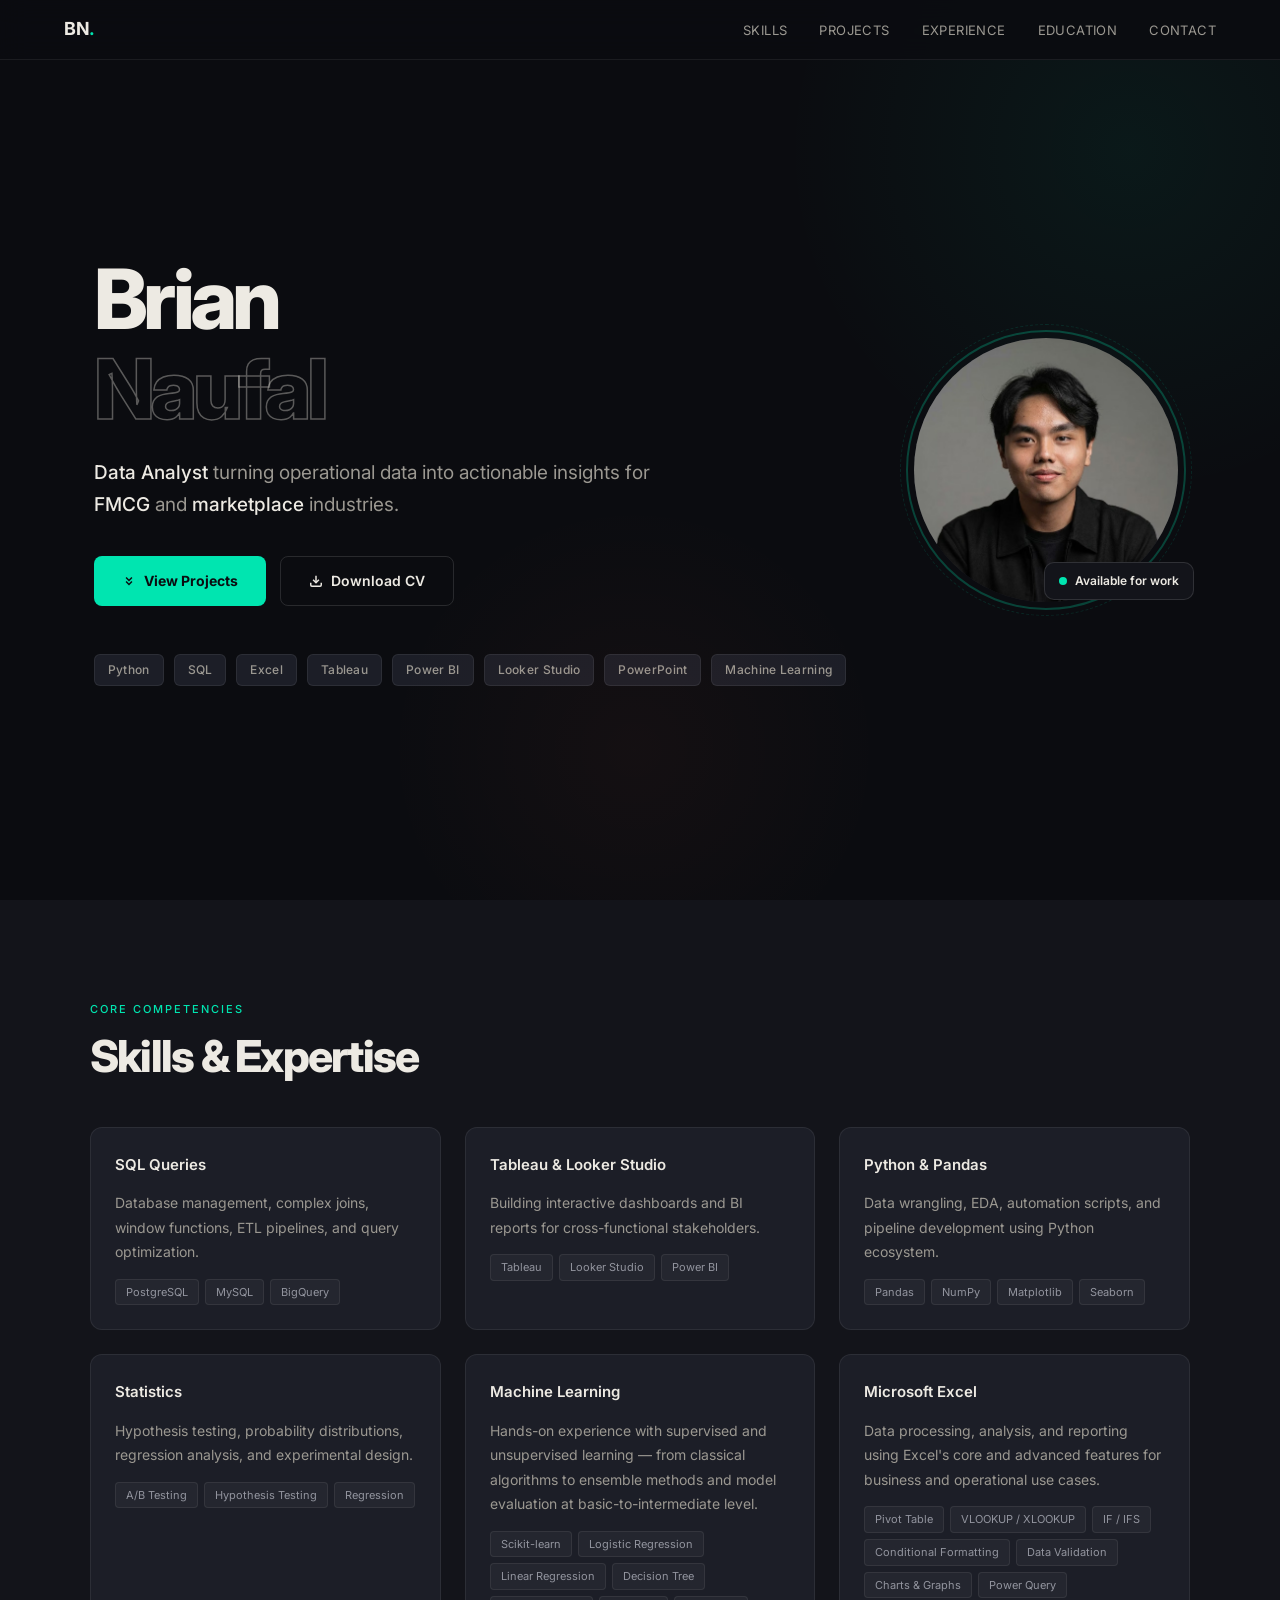
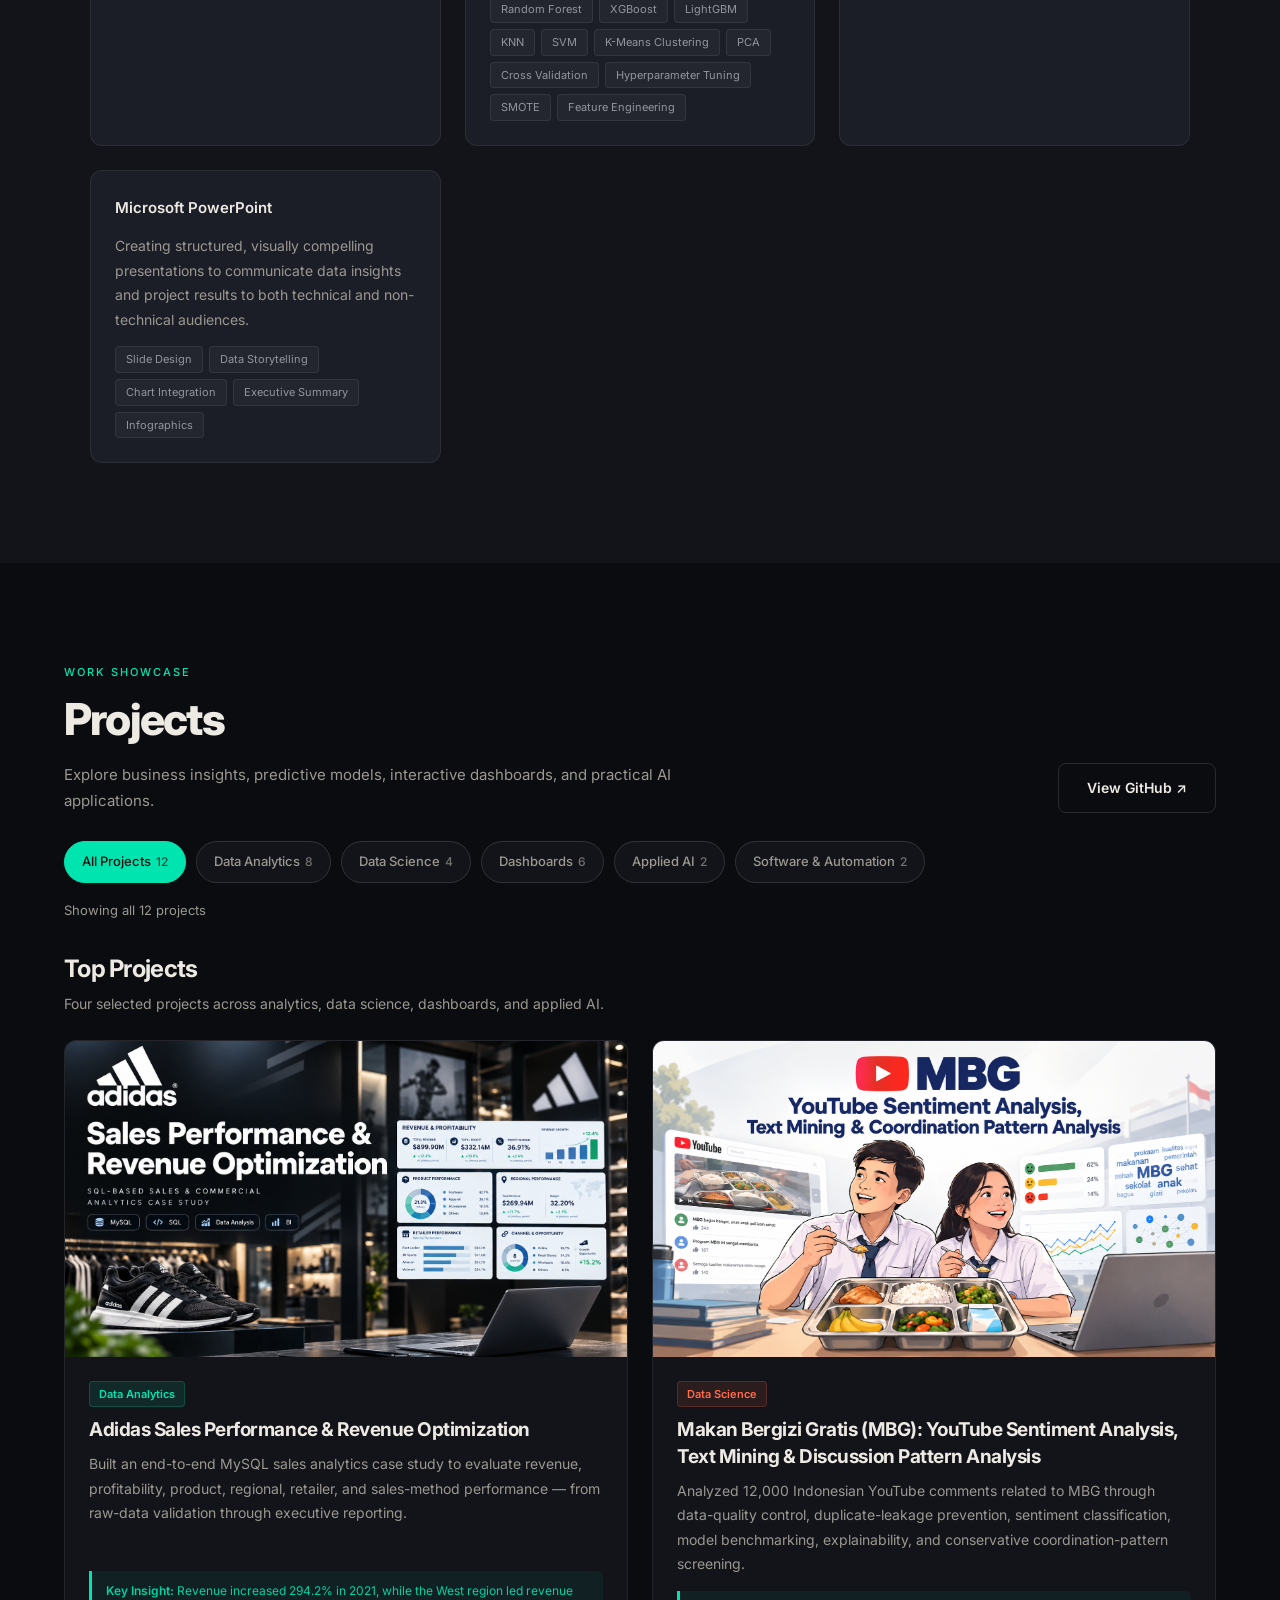
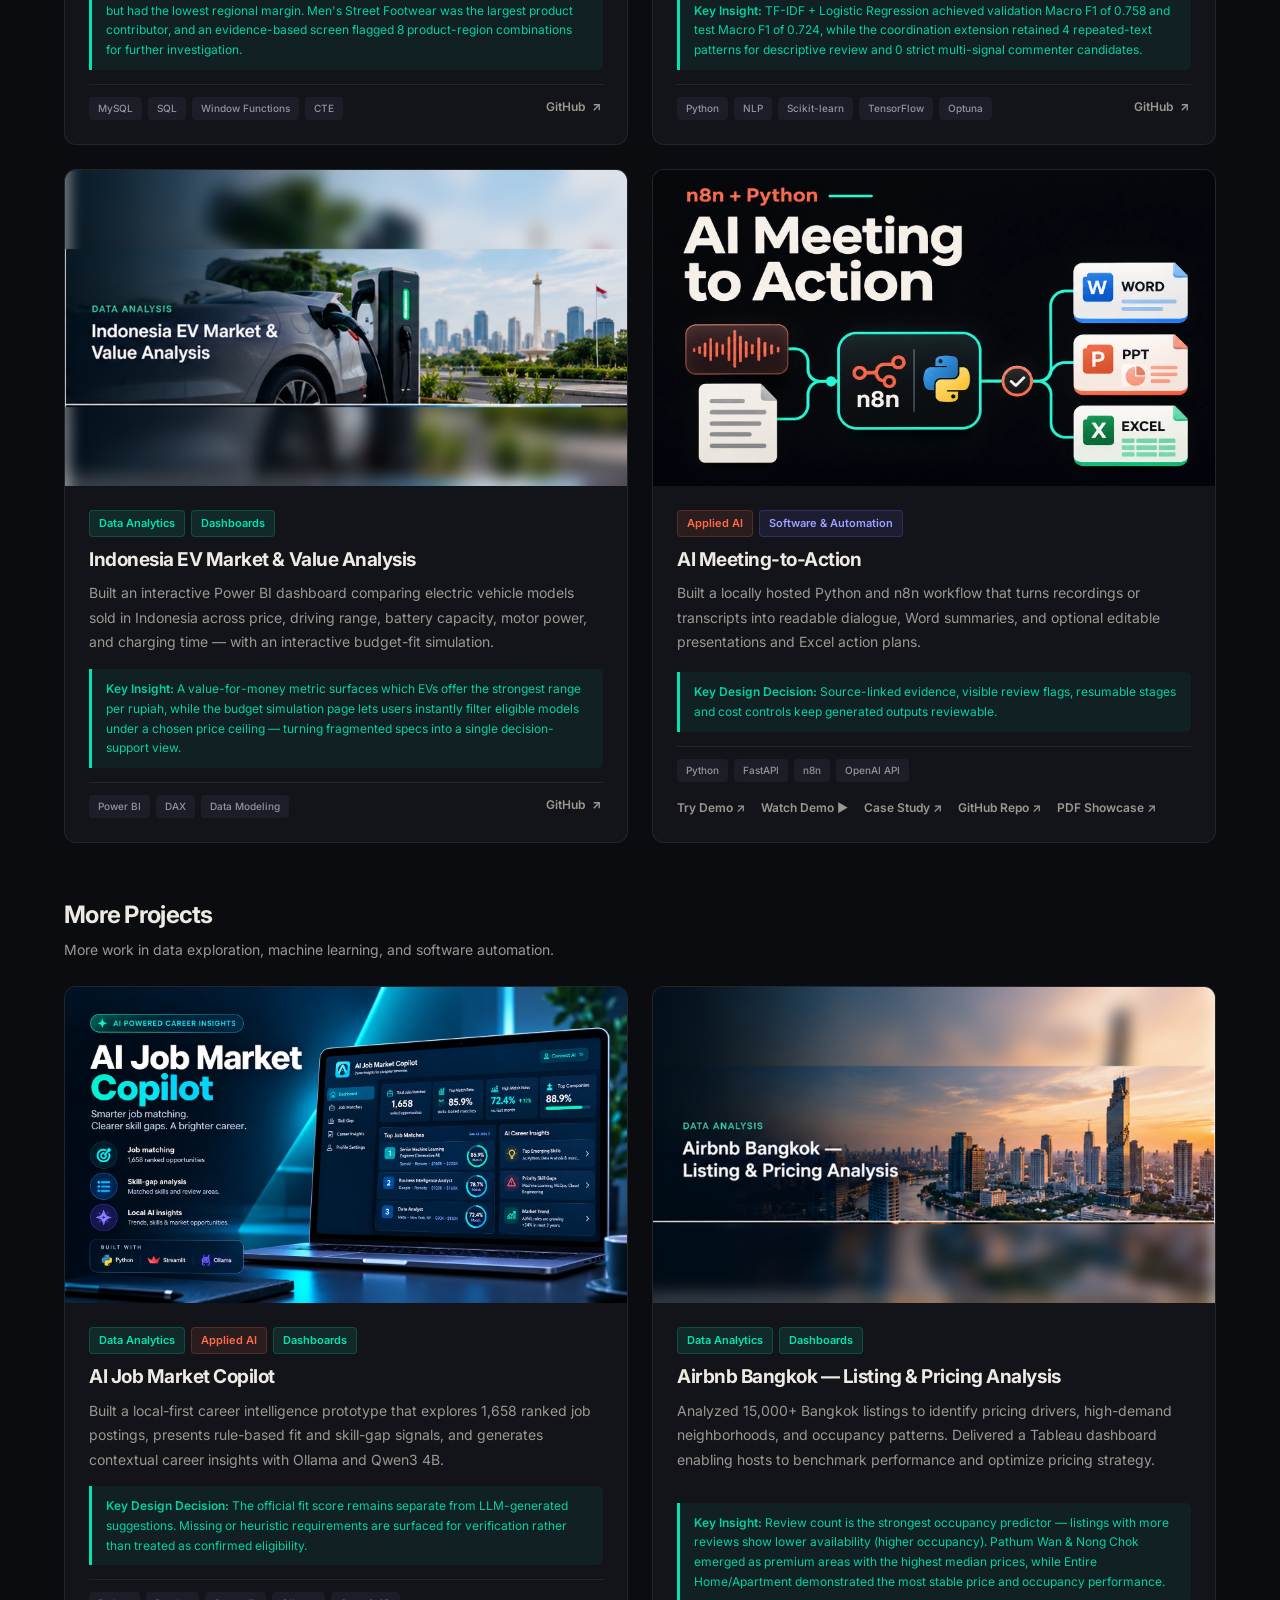
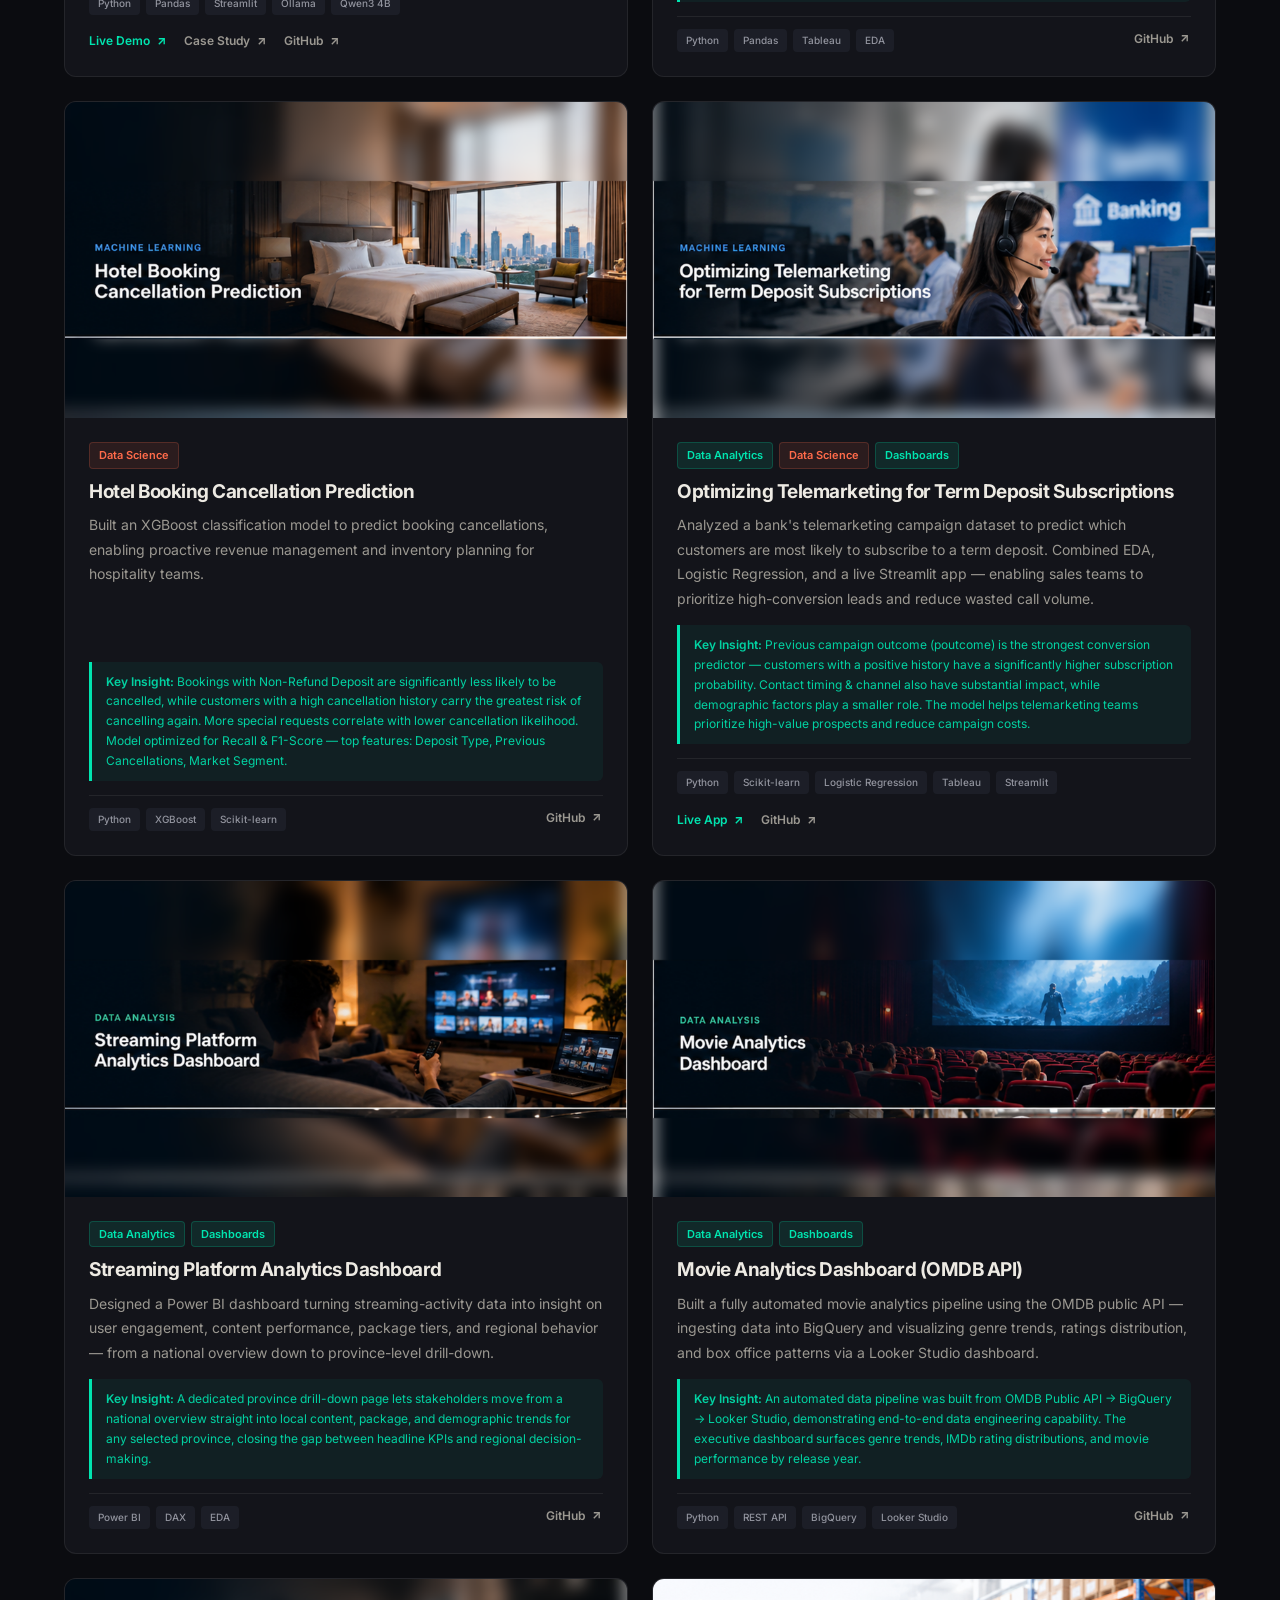
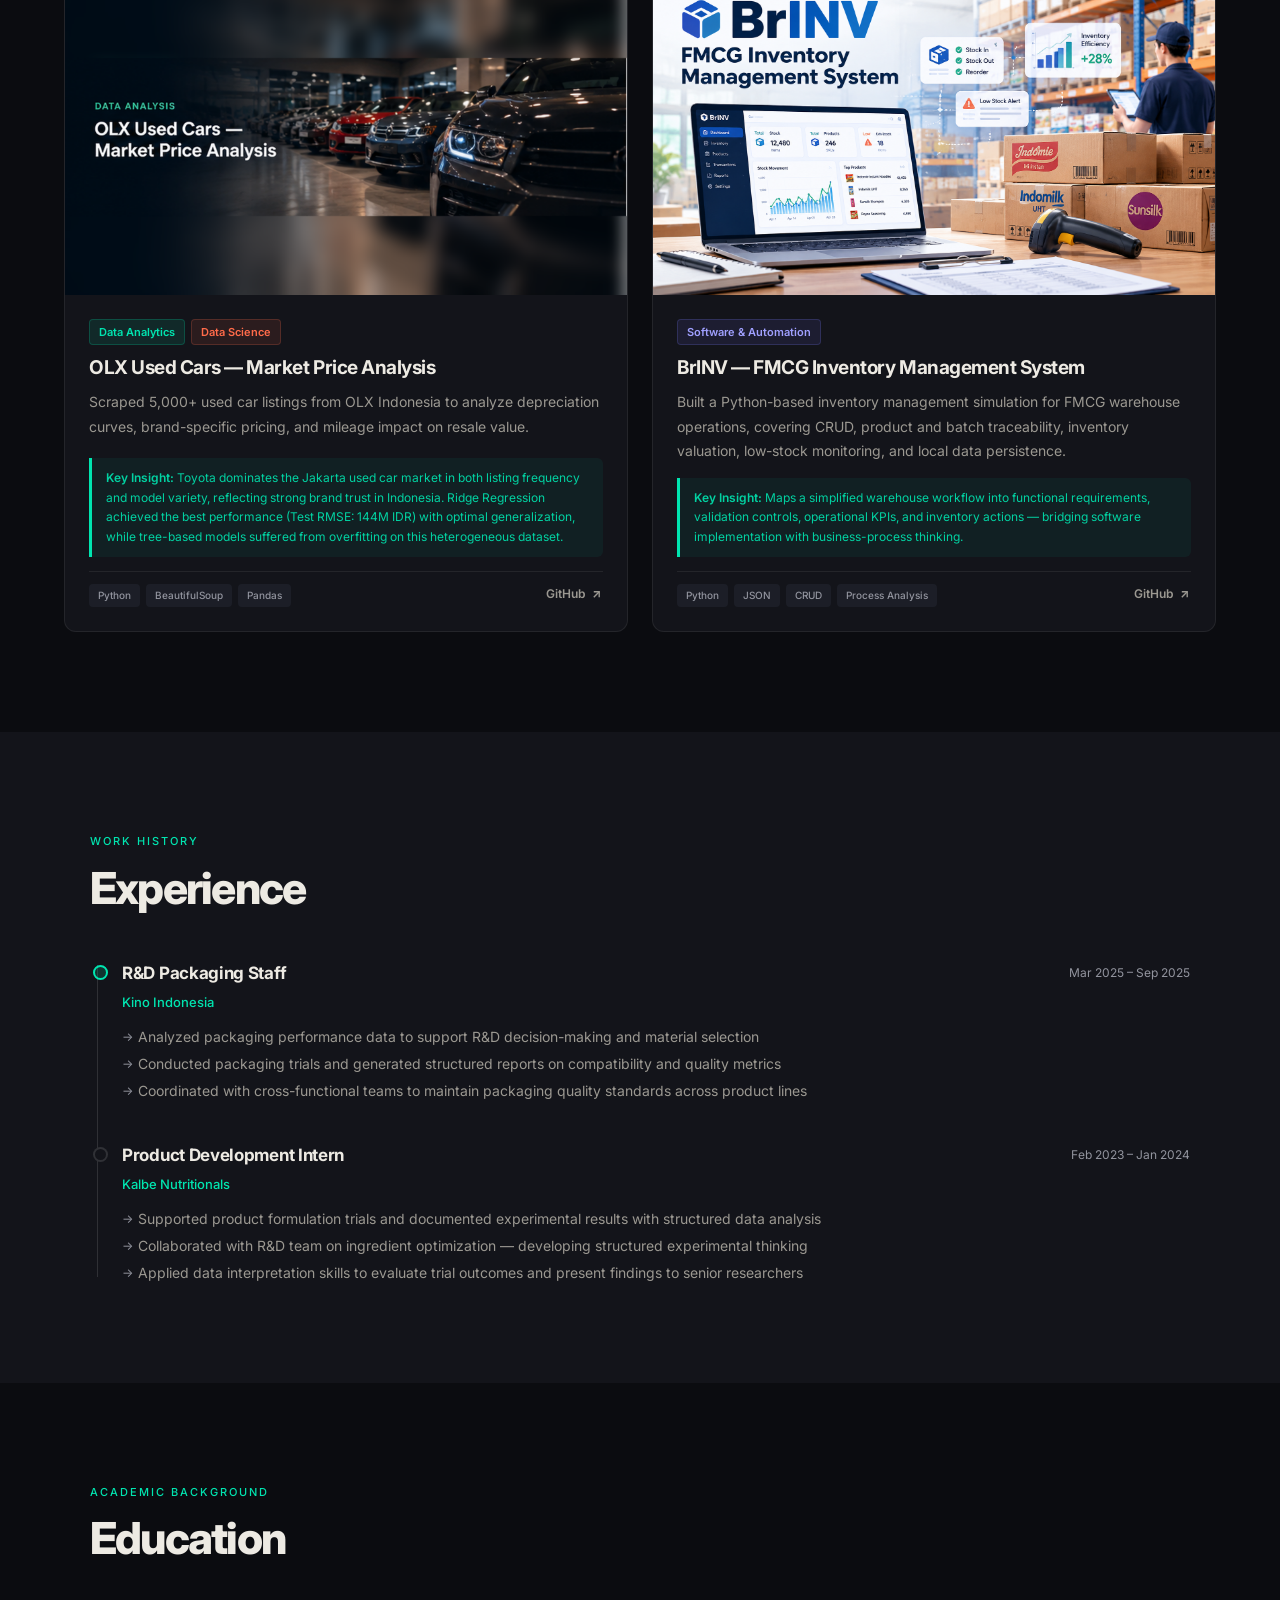
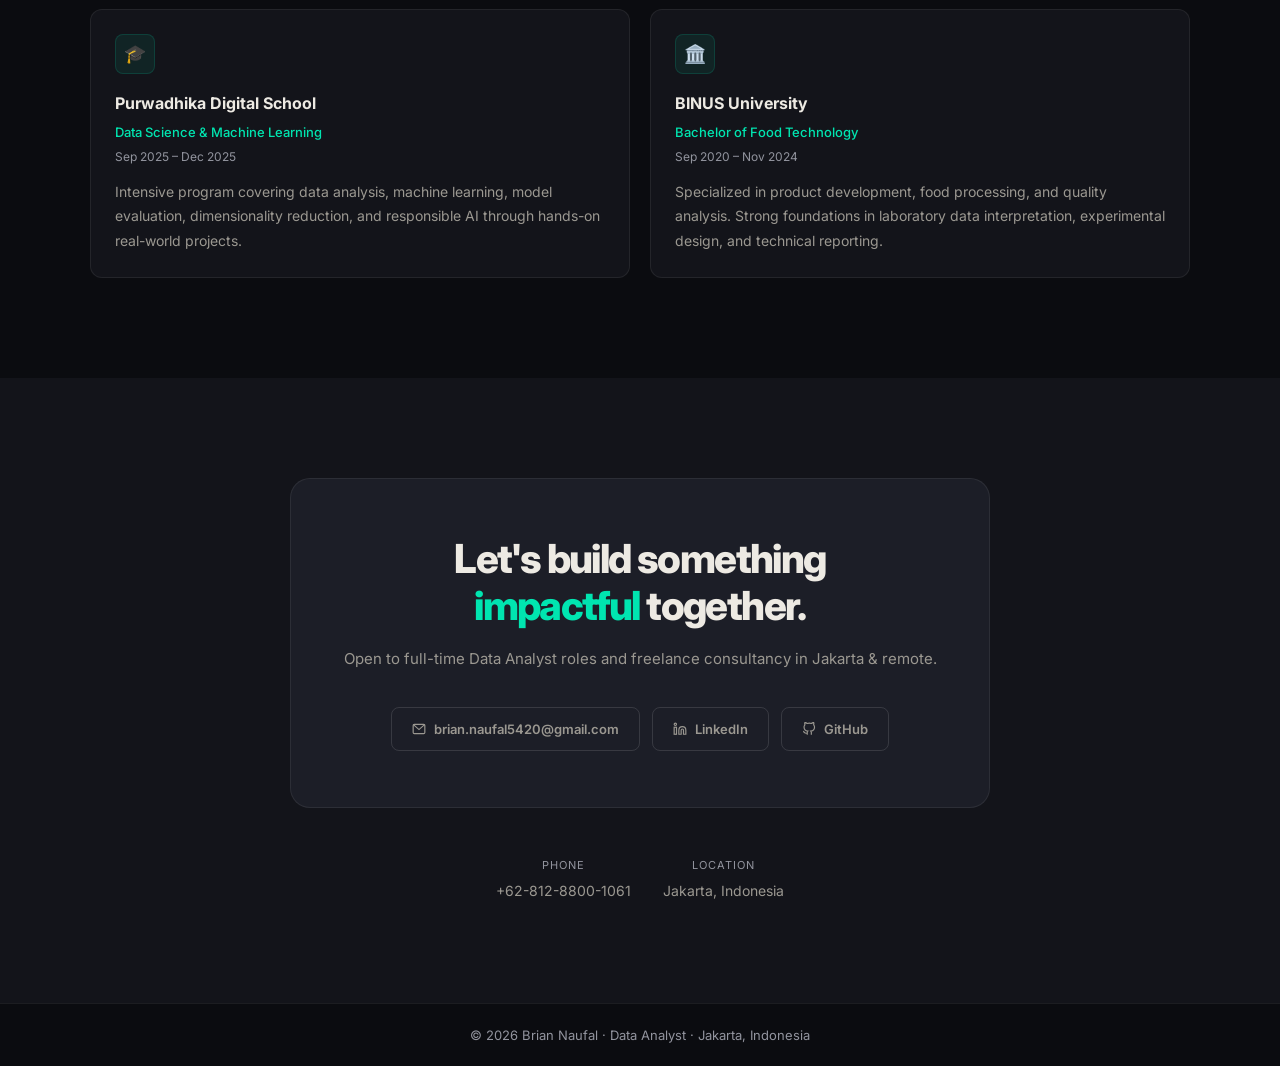
==== index.html @ 8cb7500c "Refine portfolio typography and organize tagged top projects" ====
<!DOCTYPE html>

<html lang="en">
<head>
<meta charset="utf-8"/>
<meta content="width=device-width, initial-scale=1.0" name="viewport"/>
<title>Brian Naufal — Data Analyst</title>
<link href="https://fonts.googleapis.com" rel="preconnect"/>
<link crossorigin="" href="https://fonts.gstatic.com" rel="preconnect"/>
<link href="https://fonts.googleapis.com/css2?family=Inter:wght@400;500;600;700;800&amp;display=swap" rel="stylesheet"/>
<style>
  *, *::before, *::after { box-sizing: border-box; margin: 0; padding: 0; }
  :root {
    --bg: #0b0c10; --bg2: #13141a; --bg3: #1c1e27;
    --accent: #00e5b0; --accent2: #ff6b4a;
    --text: #edeae3; --text2: #9b9891; --text3: #92949e;
    --border: rgba(255,255,255,0.07); --border2: rgba(255,255,255,0.12);
    --radius: 12px; --font-head: 'Inter', system-ui, sans-serif; --font-body: 'Inter', system-ui, sans-serif;
  }
  html { scroll-behavior: smooth; }
  body { background: var(--bg); color: var(--text); font-family: var(--font-body); font-size: 16px; line-height: 1.7; overflow-x: hidden; }

  /* NAV */
  nav { position: fixed; top: 0; left: 0; right: 0; z-index: 100; background: rgba(11,12,16,0.88); backdrop-filter: blur(14px); border-bottom: 1px solid var(--border); padding: 0 5vw; display: flex; align-items: center; justify-content: space-between; height: 60px; }
  .nav-logo { font-family: var(--font-head); font-weight: 700; font-size: 18px; color: var(--text); text-decoration: none; letter-spacing: -0.3px; }
  .nav-logo span { color: var(--accent); }
  .nav-links { display: flex; gap: 32px; list-style: none; }
  .nav-links a { font-size: 13px; font-weight: 400; color: var(--text2); text-decoration: none; letter-spacing: 0.4px; text-transform: uppercase; transition: color 0.2s; }
  .nav-links a:hover { color: var(--accent); }

  /* SECTIONS */
  section { padding: 100px 5vw; }
  .container { max-width: 1100px; margin: 0 auto; }

  /* HERO */
  #hero { min-height: 100vh; display: flex; align-items: center; padding-top: 120px; padding-bottom: 80px; position: relative; overflow: hidden; }
  #hero::before { content: ''; position: absolute; top: -200px; right: -200px; width: 700px; height: 700px; background: radial-gradient(circle, rgba(0,229,176,0.06) 0%, transparent 70%); pointer-events: none; }
  #hero::after { content: ''; position: absolute; bottom: -100px; left: 30%; width: 500px; height: 500px; background: radial-gradient(circle, rgba(255,107,74,0.04) 0%, transparent 70%); pointer-events: none; }
  .hero-inner { display: grid; grid-template-columns: 1fr auto; align-items: center; gap: 60px; width: 100%; }
  @keyframes pulse { 0%,100%{opacity:1;transform:scale(1)} 50%{opacity:.5;transform:scale(.8)} }
  .hero-name { font-family: var(--font-head); font-size: clamp(48px, 6.5vw, 88px); font-weight: 800; line-height: 0.95; letter-spacing: -2px; color: var(--text); margin-bottom: 24px; }
  .hero-name .line2 { color: transparent; -webkit-text-stroke: 1.5px rgba(237,234,227,0.35); }
  .hero-tagline { font-size: clamp(15px, 1.8vw, 19px); font-weight: 300; color: var(--text2); max-width: 560px; line-height: 1.65; margin-bottom: 36px; }
  .hero-tagline strong { color: var(--text); font-weight: 500; }
  .hero-cta { display: flex; gap: 14px; flex-wrap: wrap; margin-bottom: 48px; }
  .hero-tools { display: flex; gap: 10px; flex-wrap: wrap; }
  .hero-tool { background: var(--bg3); border: 1px solid var(--border); border-radius: 6px; padding: 5px 13px; font-size: 12px; font-weight: 500; color: var(--text2); letter-spacing: 0.3px; }

  /* PHOTO */
  .hero-photo-wrap { position: relative; flex-shrink: 0; }
  .hero-photo-ring { width: 280px; height: 280px; border-radius: 50%; border: 2px solid rgba(0,229,176,0.25); padding: 6px; position: relative; }
  .hero-photo-ring::before { content: ''; position: absolute; inset: -8px; border-radius: 50%; border: 1px dashed rgba(0,229,176,0.12); animation: spin 18s linear infinite; }
  @keyframes spin { from{transform:rotate(0deg)} to{transform:rotate(360deg)} }
  .hero-photo { width: 100%; height: 100%; border-radius: 50%; object-fit: cover; object-position: top center; display: block; background: var(--bg3); }
  .hero-photo-placeholder { width: 100%; height: 100%; border-radius: 50%; background: linear-gradient(135deg, var(--bg3), #0f2027); display: flex; align-items: center; justify-content: center; font-family: var(--font-head); font-size: 56px; font-weight: 800; color: var(--accent); letter-spacing: -2px; }
  .hero-photo-badge { position: absolute; bottom: 10px; right: -8px; background: var(--bg2); border: 1px solid var(--border2); border-radius: 10px; padding: 8px 14px; display: flex; align-items: center; gap: 8px; }
  .hero-photo-badge-dot { width: 8px; height: 8px; border-radius: 50%; background: var(--accent); animation: pulse 2s infinite; }
  .hero-photo-badge span { font-size: 12px; font-weight: 600; color: var(--text); white-space: nowrap; }

  @media (max-width: 820px) {
    .hero-inner { grid-template-columns: 1fr; }
    .hero-photo-wrap { order: -1; margin: 0 auto; }
    .hero-photo-ring { width: 200px; height: 200px; }
    .nav-links { display: none; }
  }

  /* BUTTONS */
  .btn-primary { display: inline-flex; align-items: center; gap: 8px; background: var(--accent); color: #0b0c10; font-family: var(--font-head); font-weight: 700; font-size: 14px; padding: 13px 28px; border-radius: 8px; text-decoration: none; transition: transform 0.2s, background 0.2s; border: none; cursor: pointer; }
  .btn-primary:hover { transform: translateY(-2px); background: #00ffcb; }
  .btn-secondary { display: inline-flex; align-items: center; gap: 8px; background: transparent; color: var(--text); font-family: var(--font-head); font-weight: 600; font-size: 14px; padding: 12px 28px; border-radius: 8px; border: 1px solid var(--border2); text-decoration: none; transition: transform 0.2s, border-color 0.2s, color 0.2s; }
  .btn-secondary:hover { transform: translateY(-2px); border-color: var(--accent); color: var(--accent); }

  /* SECTION HEADER */
  .section-label { font-size: 11px; font-weight: 500; color: var(--accent); letter-spacing: 2px; text-transform: uppercase; margin-bottom: 12px; }
  .section-title { font-family: var(--font-head); font-size: clamp(28px, 4vw, 44px); font-weight: 800; letter-spacing: -1.5px; color: var(--text); line-height: 1.1; margin-bottom: 44px; }

  /* SKILLS */
  #skills { background: var(--bg2); }
  .skills-grid { display: grid; grid-template-columns: repeat(auto-fit, minmax(280px, 1fr)); gap: 24px; }
  .skill-card { background: var(--bg3); border: 1px solid var(--border); border-radius: var(--radius); padding: 24px; transition: border-color 0.2s; }
  .skill-card:hover { border-color: var(--border2); }
  .skill-header { display: flex; align-items: center; justify-content: space-between; margin-bottom: 14px; }
  .skill-name { font-family: var(--font-head); font-weight: 600; font-size: 15px; color: var(--text); }
  .skill-desc { font-size: 13px; color: var(--text2); margin-bottom: 14px; line-height: 1.5; }
  .skill-tags { display: flex; gap: 6px; flex-wrap: wrap; }
  .skill-tag { background: rgba(255,255,255,0.04); border: 1px solid var(--border); border-radius: 4px; padding: 3px 10px; font-size: 11px; color: var(--text3); }

  /* PROJECTS */
  #projects { background: var(--bg); }
  .projects-header { display: flex; align-items: flex-end; justify-content: space-between; margin-bottom: 44px; flex-wrap: wrap; gap: 16px; }
  .projects-header .section-title { margin-bottom: 0; }
  .projects-grid { display: grid; grid-template-columns: repeat(3, 1fr); gap: 22px; }
  @media (max-width: 900px) { .projects-grid { grid-template-columns: repeat(2,1fr); } }
  @media (max-width: 580px) { .projects-grid { grid-template-columns: 1fr; } }
  .project-card { background: var(--bg2); border: 1px solid var(--border); border-radius: var(--radius); overflow: hidden; transition: transform 0.25s, border-color 0.25s; display: flex; flex-direction: column; }
  .project-card:hover { transform: translateY(-4px); border-color: var(--border2); }
  .project-card.featured { grid-column: span 1; }
  .project-thumb { width: 100%; aspect-ratio: 16 / 9; object-fit: cover; object-position: center; display: block; background: var(--bg3); }
  .project-thumb-placeholder { width: 100%; aspect-ratio: 16/9; background: var(--bg3); display: flex; align-items: center; justify-content: center; font-size: 40px; }
  .project-body { padding: 20px; flex: 1; display: flex; flex-direction: column; }
  .project-badges { display: flex; gap: 6px; flex-wrap: wrap; margin-bottom: 10px; }
  .badge { font-size: 10px; font-weight: 600; letter-spacing: 0.6px; text-transform: uppercase; padding: 3px 9px; border-radius: 4px; }
  .badge-da { background: rgba(0,229,176,0.1); color: var(--accent); border: 1px solid rgba(0,229,176,0.2); }
  .badge-ml { background: rgba(255,107,74,0.1); color: var(--accent2); border: 1px solid rgba(255,107,74,0.2); }
  .badge-eng { background: rgba(120,120,255,0.1); color: #a0a0ff; border: 1px solid rgba(120,120,255,0.2); }
  .project-title { font-family: var(--font-head); font-weight: 700; font-size: 16px; color: var(--text); margin-bottom: 8px; letter-spacing: -0.3px; }
  .project-desc { font-size: 13px; color: var(--text2); line-height: 1.6; margin-bottom: 14px; flex: 1; }
  .project-insight { background: rgba(0,229,176,0.06); border-left: 3px solid var(--accent); border-radius: 0 6px 6px 0; padding: 10px 14px; margin-bottom: 14px; font-size: 12px; color: rgba(0,229,176,0.9); font-style: italic; line-height: 1.5; }
  .project-insight strong { font-style: normal; font-weight: 600; }
  .project-footer { display: flex; align-items: center; justify-content: space-between; padding-top: 12px; border-top: 1px solid var(--border); gap: 8px; flex-wrap: wrap; }
  .project-tools { display: flex; gap: 6px; flex-wrap: wrap; }
  .tool-pill { font-size: 10px; color: var(--text3); background: var(--bg3); padding: 3px 9px; border-radius: 4px; font-weight: 500; }
  .project-link { display: flex; align-items: center; gap: 5px; font-size: 12px; font-weight: 600; color: var(--text2); text-decoration: none; transition: color 0.2s; white-space: nowrap; }
  .project-link:hover { color: var(--accent); }
  .project-links { display: flex; gap: 12px; align-items: center; flex-shrink: 0; }

  /* EXPERIENCE */
  #experience { background: var(--bg2); }
  .timeline { display: flex; flex-direction: column; position: relative; padding-left: 32px; }
  .timeline::before { content: ''; position: absolute; left: 7px; top: 6px; bottom: 6px; width: 1px; background: var(--border2); }
  .timeline-item { position: relative; padding-bottom: 40px; }
  .timeline-item:last-child { padding-bottom: 0; }
  .timeline-dot { position: absolute; left: -29px; top: 6px; width: 15px; height: 15px; border-radius: 50%; background: var(--bg2); border: 2px solid var(--border2); }
  .timeline-item:first-child .timeline-dot { border-color: var(--accent); background: rgba(0,229,176,0.15); }
  .timeline-meta { display: flex; align-items: flex-start; justify-content: space-between; flex-wrap: wrap; gap: 4px; margin-bottom: 4px; }
  .timeline-role { font-family: var(--font-head); font-weight: 700; font-size: 17px; color: var(--text); letter-spacing: -0.3px; }
  .timeline-period { font-size: 12px; color: var(--text3); padding-top: 4px; white-space: nowrap; }
  .timeline-company { font-size: 13px; color: var(--accent); font-weight: 500; margin-bottom: 12px; }
  .timeline-bullets { list-style: none; display: flex; flex-direction: column; gap: 6px; }
  .timeline-bullets li { font-size: 14px; color: var(--text2); padding-left: 16px; position: relative; line-height: 1.5; }
  .timeline-bullets li::before { content: '→'; position: absolute; left: 0; color: var(--text3); font-size: 12px; top: 2px; }

  /* EDUCATION */
  #education { background: var(--bg); }
  .edu-grid { display: grid; grid-template-columns: repeat(auto-fit, minmax(300px, 1fr)); gap: 20px; }
  .edu-card { background: var(--bg2); border: 1px solid var(--border); border-radius: var(--radius); padding: 24px; transition: border-color 0.2s; }
  .edu-card:hover { border-color: var(--border2); }
  .edu-icon { width: 40px; height: 40px; border-radius: 8px; background: rgba(0,229,176,0.08); border: 1px solid rgba(0,229,176,0.15); display: flex; align-items: center; justify-content: center; font-size: 18px; margin-bottom: 16px; }
  .edu-school { font-family: var(--font-head); font-weight: 700; font-size: 16px; color: var(--text); margin-bottom: 4px; }
  .edu-degree { font-size: 13px; color: var(--accent); font-weight: 500; margin-bottom: 4px; }
  .edu-period { font-size: 12px; color: var(--text3); margin-bottom: 12px; }
  .edu-desc { font-size: 13px; color: var(--text2); line-height: 1.6; }

  /* CONTACT */
  #contact { background: var(--bg2); text-align: center; }
  .contact-card { background: var(--bg3); border: 1px solid var(--border); border-radius: 20px; padding: 56px 40px; max-width: 700px; margin: 0 auto 48px; }
  .contact-headline { font-family: var(--font-head); font-size: clamp(26px, 3.5vw, 40px); font-weight: 800; letter-spacing: -1.5px; color: var(--text); margin-bottom: 16px; line-height: 1.1; }
  .contact-headline span { color: var(--accent); }
  .contact-sub { font-size: 15px; color: var(--text2); margin-bottom: 36px; }
  .contact-links { display: flex; gap: 12px; justify-content: center; flex-wrap: wrap; }
  .contact-link { display: inline-flex; align-items: center; gap: 8px; background: transparent; border: 1px solid var(--border2); color: var(--text2); font-family: var(--font-head); font-size: 13px; font-weight: 600; padding: 10px 20px; border-radius: 8px; text-decoration: none; transition: border-color 0.2s, color 0.2s, transform 0.2s; }
  .contact-link:hover { border-color: var(--accent); color: var(--accent); transform: translateY(-2px); }
  .contact-info { display: flex; gap: 32px; justify-content: center; flex-wrap: wrap; }
  .contact-info-item { display: flex; flex-direction: column; align-items: center; gap: 4px; }
  .contact-info-label { font-size: 11px; color: var(--text3); text-transform: uppercase; letter-spacing: 1px; }
  .contact-info-value { font-size: 14px; color: var(--text2); }

  footer { background: var(--bg); border-top: 1px solid var(--border); text-align: center; padding: 20px 5vw; font-size: 13px; color: var(--text3); }

  /* SCROLL REVEAL */
  .reveal { opacity: 0; transform: translateY(24px); transition: opacity 0.6s ease, transform 0.6s ease; }
  .reveal.visible { opacity: 1; transform: translateY(0); }




  .project-thumb-link { display: block; position: relative; text-decoration: none; cursor: pointer; }
  .project-thumb-link::after { content: '↗'; position: absolute; top: 12px; right: 12px; width: 28px; height: 28px; border-radius: 8px; display: flex; align-items: center; justify-content: center; background: rgba(11,12,16,0.78); border: 1px solid rgba(255,255,255,0.12); color: var(--text); font-size: 14px; opacity: 0; transform: translateY(-3px); transition: opacity 0.2s, transform 0.2s, color 0.2s; backdrop-filter: blur(8px); }
  .project-thumb-link:hover::after, .project-thumb-link:focus-visible::after { opacity: 1; transform: translateY(0); color: var(--accent); }
  .project-thumb-link:focus-visible { outline: 2px solid var(--accent); outline-offset: -2px; }
  .project-thumb-link .project-thumb { transition: transform 0.3s ease, filter 0.3s ease; }
  .project-thumb-link:hover .project-thumb, .project-thumb-link:focus-visible .project-thumb { transform: scale(1.018); filter: brightness(1.05); }
</style>
<style id="portfolio-refinement">
  body { -webkit-font-smoothing: antialiased; }
  .hero-name { line-height: 1.08; letter-spacing: -0.055em; }
  .hero-tagline { font-weight: 400; }
  .section-title, .contact-headline { letter-spacing: -0.04em; line-height: 1.18; }
  .project-title { font-size: 19px; line-height: 1.4; letter-spacing: -0.025em; }
  .project-desc, .skill-desc, .edu-desc { font-size: 14px; line-height: 1.75; }
  #projects .container { max-width: 1200px; }
  .projects-header { margin-bottom: 28px; }
  .projects-intro { max-width: 640px; margin-top: 16px; color: var(--text2); font-size: 15px; }
  .project-filters { display: flex; flex-wrap: wrap; gap: 10px; margin-bottom: 16px; }
  .project-filter { font: 500 13px/1.5 var(--font-body); color: var(--text2); background: var(--bg2); border: 1px solid var(--border2); border-radius: 999px; padding: 10px 17px; cursor: pointer; transition: background .2s, color .2s; }
  .project-filter:hover { color: var(--text); border-color: var(--accent); }
  .project-filter[aria-pressed="true"] { background: var(--accent); color: var(--bg); border-color: var(--accent); }
  .project-filter:focus-visible, .project-link:focus-visible { outline: 2px solid var(--accent); outline-offset: 4px; }
  .filter-count { opacity: .7; margin-left: 5px; font-size: 12px; }
  .projects-result { font-size: 13px; color: var(--text2); margin-bottom: 32px; }
  .project-group + .project-group { margin-top: 56px; }
  .project-group-title { font: 700 24px/1.3 var(--font-head); letter-spacing: -.03em; margin-bottom: 8px; }
  .project-group-intro { font-size: 14px; color: var(--text2); margin-bottom: 24px; }
  #projects .projects-grid { grid-template-columns: repeat(2, minmax(0, 1fr)); gap: 24px; align-items: stretch; }
  .project-body { padding: 24px; min-width: 0; }
  .project-insight { font-style: normal; line-height: 1.65; }
  .project-footer { align-items: flex-start; gap: 16px; }
  .project-links { flex-wrap: wrap; flex-shrink: 1; gap: 10px 16px; }
  .project-thumb-link { overflow: hidden; }
  .project-thumb { aspect-ratio: 16/9; object-fit: cover; }
  .badge { font-size: 11px; font-weight: 600; text-transform: none; letter-spacing: 0; }
  .project-card[hidden], .project-group[hidden] { display: none; }
  @media (max-width: 700px) {
    #projects .projects-grid { grid-template-columns: minmax(0, 1fr); }
    .project-body { padding: 20px; }
    .project-filter { padding: 9px 13px; }
    .projects-header { align-items: flex-start; }
  }
  @media (prefers-reduced-motion: reduce) {
    html { scroll-behavior: auto; }
    *, *::before, *::after { animation: none !important; transition: none !important; }
    .reveal { opacity: 1; transform: none; }
  }
</style>

</head>
<body>
<nav>
<a class="nav-logo" href="#hero">BN<span>.</span></a>
<ul class="nav-links">
<li><a href="#skills">Skills</a></li>
<li><a href="#projects">Projects</a></li>
<li><a href="#experience">Experience</a></li>
<li><a href="#education">Education</a></li>
<li><a href="#contact">Contact</a></li>
</ul>
</nav>
<!-- HERO -->
<section id="hero">
<div class="container">
<div class="hero-inner">
<div>
<h1 class="hero-name">
<span>Brian</span><br/>
<span class="line2">Naufal</span>
</h1>
<p class="hero-tagline">
<strong>Data Analyst</strong><span> turning operational data into actionable insights for </span><strong>FMCG</strong><span> and </span><strong>marketplace</strong><span> industries.</span>
</p>
<div class="hero-cta">
<a class="btn-primary" href="#projects">
<svg fill="none" height="14" stroke="currentColor" stroke-width="2.5" viewbox="0 0 24 24" width="14"><polyline points="7 13 12 18 17 13"></polyline><polyline points="7 6 12 11 17 6"></polyline></svg>
            View Projects
          </a>
<a class="btn-secondary" href="https://drive.google.com/file/d/14JEkz3ilsNbbeDBn0XuCls6iRk-1I_Y5/view?usp=sharing" target="_blank">
<svg fill="none" height="14" stroke="currentColor" stroke-width="2.5" viewbox="0 0 24 24" width="14"><path d="M21 15v4a2 2 0 01-2 2H5a2 2 0 01-2-2v-4"></path><polyline points="7 10 12 15 17 10"></polyline><line x1="12" x2="12" y1="15" y2="3"></line></svg>
            Download CV
          </a>
</div>
<div class="hero-tools">
<span class="hero-tool">Python</span>
<span class="hero-tool">SQL</span>
<span class="hero-tool">Excel</span>
<span class="hero-tool">Tableau</span>
<span class="hero-tool">Power BI</span>
<span class="hero-tool">Looker Studio</span>
<span class="hero-tool">PowerPoint</span>
<span class="hero-tool">Machine Learning</span>
</div>
</div>
<!-- PROFILE PHOTO -->
<div class="hero-photo-wrap">
<div class="hero-photo-ring">
<img alt="Brian Naufal" class="hero-photo" id="profile-photo" onerror="this.style.display='none';document.getElementById('photo-fallback').style.display='flex';" src="[data-uri]"/>
<div class="hero-photo-placeholder" id="photo-fallback" style="display:none">BN</div>
</div>
<div class="hero-photo-badge">
<div class="hero-photo-badge-dot"></div>
<span>Available for work</span>
</div>
</div>
</div>
</div>
</section>
<!-- SKILLS -->
<section id="skills">
<div class="container">
<p class="section-label reveal">Core Competencies</p>
<h2 class="section-title reveal">Skills &amp; Expertise</h2>
<div class="skills-grid">
<div class="skill-card reveal">
<div class="skill-header">
<span class="skill-name">SQL Queries</span>
</div>
<p class="skill-desc">Database management, complex joins, window functions, ETL pipelines, and query optimization.</p>
<div class="skill-tags">
<span class="skill-tag">PostgreSQL</span>
<span class="skill-tag">MySQL</span>
<span class="skill-tag">BigQuery</span>
</div>
</div>
<div class="skill-card reveal">
<div class="skill-header">
<span class="skill-name">Tableau &amp; Looker Studio</span>
</div>
<p class="skill-desc">Building interactive dashboards and BI reports for cross-functional stakeholders.</p>
<div class="skill-tags">
<span class="skill-tag">Tableau</span>
<span class="skill-tag">Looker Studio</span>
<span class="skill-tag">Power BI</span>
</div>
</div>
<div class="skill-card reveal">
<div class="skill-header">
<span class="skill-name">Python &amp; Pandas</span>
</div>
<p class="skill-desc">Data wrangling, EDA, automation scripts, and pipeline development using Python ecosystem.</p>
<div class="skill-tags">
<span class="skill-tag">Pandas</span>
<span class="skill-tag">NumPy</span>
<span class="skill-tag">Matplotlib</span>
<span class="skill-tag">Seaborn</span>
</div>
</div>
<div class="skill-card reveal">
<div class="skill-header">
<span class="skill-name">Statistics</span>
</div>
<p class="skill-desc">Hypothesis testing, probability distributions, regression analysis, and experimental design.</p>
<div class="skill-tags">
<span class="skill-tag">A/B Testing</span>
<span class="skill-tag">Hypothesis Testing</span>
<span class="skill-tag">Regression</span>
</div>
</div>
<div class="skill-card reveal">
<div class="skill-header">
<span class="skill-name">Machine Learning</span>
</div>
<p class="skill-desc">Hands-on experience with supervised and unsupervised learning — from classical algorithms to ensemble methods and model evaluation at basic-to-intermediate level.</p>
<div class="skill-tags">
<span class="skill-tag">Scikit-learn</span>
<span class="skill-tag">Logistic Regression</span>
<span class="skill-tag">Linear Regression</span>
<span class="skill-tag">Decision Tree</span>
<span class="skill-tag">Random Forest</span>
<span class="skill-tag">XGBoost</span>
<span class="skill-tag">LightGBM</span>
<span class="skill-tag">KNN</span>
<span class="skill-tag">SVM</span>
<span class="skill-tag">K-Means Clustering</span>
<span class="skill-tag">PCA</span>
<span class="skill-tag">Cross Validation</span>
<span class="skill-tag">Hyperparameter Tuning</span>
<span class="skill-tag">SMOTE</span>
<span class="skill-tag">Feature Engineering</span>
</div>
</div>
<div class="skill-card reveal">
<div class="skill-header">
<span class="skill-name">Microsoft Excel</span>
</div>
<p class="skill-desc">Data processing, analysis, and reporting using Excel's core and advanced features for business and operational use cases.</p>
<div class="skill-tags">
<span class="skill-tag">Pivot Table</span>
<span class="skill-tag">VLOOKUP / XLOOKUP</span>
<span class="skill-tag">IF / IFS</span>
<span class="skill-tag">Conditional Formatting</span>
<span class="skill-tag">Data Validation</span>
<span class="skill-tag">Charts &amp; Graphs</span>
<span class="skill-tag">Power Query</span>
</div>
</div>
<div class="skill-card reveal">
<div class="skill-header">
<span class="skill-name">Microsoft PowerPoint</span>
</div>
<p class="skill-desc">Creating structured, visually compelling presentations to communicate data insights and project results to both technical and non-technical audiences.</p>
<div class="skill-tags">
<span class="skill-tag">Slide Design</span>
<span class="skill-tag">Data Storytelling</span>
<span class="skill-tag">Chart Integration</span>
<span class="skill-tag">Executive Summary</span>
<span class="skill-tag">Infographics</span>
</div>
</div>
</div>
</div>
</section>
<!-- PROJECTS -->
<section id="projects">
<div class="container">
<div class="projects-header">
<div><p class="section-label">Work Showcase</p><h2 class="section-title">Projects</h2>
<p class="projects-intro">Explore business insights, predictive models, interactive dashboards, and practical AI applications.</p></div>
<a class="btn-secondary" href="https://github.com/briannaufal211" target="_blank" rel="noopener noreferrer">View GitHub ↗</a>
</div>
<div class="project-filters" role="group" aria-label="Filter projects by category">
<button class="project-filter" type="button" data-filter="all" aria-pressed="true" aria-controls="project-collection">All Projects<span class="filter-count">12</span></button>
<button class="project-filter" type="button" data-filter="analytics" aria-pressed="false" aria-controls="project-collection">Data Analytics<span class="filter-count">8</span></button>
<button class="project-filter" type="button" data-filter="science" aria-pressed="false" aria-controls="project-collection">Data Science<span class="filter-count">4</span></button>
<button class="project-filter" type="button" data-filter="dashboards" aria-pressed="false" aria-controls="project-collection">Dashboards<span class="filter-count">6</span></button>
<button class="project-filter" type="button" data-filter="ai" aria-pressed="false" aria-controls="project-collection">Applied AI<span class="filter-count">2</span></button>
<button class="project-filter" type="button" data-filter="automation" aria-pressed="false" aria-controls="project-collection">Software & Automation<span class="filter-count">2</span></button>
</div>
<p class="projects-result" id="projects-result" role="status" aria-live="polite">Showing all 12 projects</p>
<div id="project-collection">
<div class="project-group" aria-labelledby="top-projects-title">
<h3 class="project-group-title" id="top-projects-title">Top Projects</h3>
<p class="project-group-intro">Four selected projects across analytics, data science, dashboards, and applied AI.</p>
<div class="projects-grid">
<div class="project-card reveal" data-tags="analytics">
<a aria-label="Open Adidas Sales Performance & Revenue Optimization project on GitHub" class="project-thumb-link" href="https://github.com/briannaufal211/Adidas-Sales-Performance-Revenue-Optimization" rel="noopener noreferrer" target="_blank"><img alt="Adidas Sales Performance & Revenue Optimization" class="project-thumb" src="assets/project-thumbnails/hd/adidas-sales-performance-revenue-optimization-exact.png?v=8"/></a>
<div class="project-thumb-placeholder" style="display:none">📈</div>
<div class="project-body">
<div class="project-badges"><span class="badge badge-da">Data Analytics</span></div>
<h4 class="project-title">Adidas Sales Performance &amp; Revenue Optimization</h4>
<p class="project-desc">Built an end-to-end MySQL sales analytics case study to evaluate revenue, profitability, product, regional, retailer, and sales-method performance — from raw-data validation through executive reporting.</p>
<div class="project-insight"><strong>Key Insight:</strong> <span>Revenue increased 294.2% in 2021, while the West region led revenue but had the lowest regional margin. Men's Street Footwear was the largest product contributor, and an evidence-based screen flagged 8 product-region combinations for further investigation.</span></div>
<div class="project-footer">
<div class="project-tools"><span class="tool-pill">MySQL</span><span class="tool-pill">SQL</span><span class="tool-pill">Window Functions</span><span class="tool-pill">CTE</span></div>
<a class="project-link" href="https://github.com/briannaufal211/Adidas-Sales-Performance-Revenue-Optimization" target="_blank">GitHub <svg fill="none" height="13" stroke="currentColor" stroke-width="2.5" viewbox="0 0 24 24" width="13"><line x1="7" x2="17" y1="17" y2="7"></line><polyline points="7 7 17 7 17 17"></polyline></svg></a>
</div>
</div>
</div>
<div class="project-card reveal" data-tags="science">
<a aria-label="Open Makan Bergizi Gratis (MBG): YouTube Sentiment Analysis, Text Mining &amp; Discussion Pattern Analysis project on GitHub" class="project-thumb-link" href="https://github.com/briannaufal211/mbg-youtube-sentiment-analysis" rel="noopener noreferrer" target="_blank"><img alt="Makan Bergizi Gratis (MBG): YouTube Sentiment Analysis, Text Mining &amp; Discussion Pattern Analysis" class="project-thumb" src="assets/project-thumbnails/hd/mbg-youtube-sentiment-exact.webp?v=8"/></a>
<div class="project-thumb-placeholder" style="display:none">💬</div>
<div class="project-body">
<div class="project-badges"><span class="badge badge-ml">Data Science</span></div>
<h4 class="project-title">Makan Bergizi Gratis (MBG): YouTube Sentiment Analysis, Text Mining &amp; Discussion Pattern Analysis</h4>
<p class="project-desc">Analyzed 12,000 Indonesian YouTube comments related to MBG through data-quality control, duplicate-leakage prevention, sentiment classification, model benchmarking, explainability, and conservative coordination-pattern screening.</p>
<div class="project-insight"><strong>Key Insight:</strong> <span>TF-IDF + Logistic Regression achieved validation Macro F1 of 0.758 and test Macro F1 of 0.724, while the coordination extension retained 4 repeated-text patterns for descriptive review and 0 strict multi-signal commenter candidates.</span></div>
<div class="project-footer">
<div class="project-tools"><span class="tool-pill">Python</span><span class="tool-pill">NLP</span><span class="tool-pill">Scikit-learn</span><span class="tool-pill">TensorFlow</span><span class="tool-pill">Optuna</span></div>
<a class="project-link" href="https://github.com/briannaufal211/mbg-youtube-sentiment-analysis" target="_blank">GitHub <svg fill="none" height="13" stroke="currentColor" stroke-width="2.5" viewbox="0 0 24 24" width="13"><line x1="7" x2="17" y1="17" y2="7"></line><polyline points="7 7 17 7 17 17"></polyline></svg></a>
</div>
</div>
</div>
<div class="project-card reveal" data-tags="analytics dashboards">
<a aria-label="Open Indonesia EV Market &amp; Value Analysis project on GitHub" class="project-thumb-link" href="https://github.com/briannaufal211/indonesia-ev-powerbi-dashboard" rel="noopener noreferrer" target="_blank"><img alt="Indonesia EV Market &amp; Value Analysis" class="project-thumb" src="assets/project-thumbnails/04_Indonesia_EV_Market_Value_Analysis.png"/></a>
<div class="project-thumb-placeholder" style="display:none">🔋</div>
<div class="project-body">
<div class="project-badges"><span class="badge badge-da">Data Analytics</span><span class="badge badge-da">Dashboards</span></div>
<h4 class="project-title">Indonesia EV Market &amp; Value Analysis</h4>
<p class="project-desc">Built an interactive Power BI dashboard comparing electric vehicle models sold in Indonesia across price, driving range, battery capacity, motor power, and charging time — with an interactive budget-fit simulation.</p>
<div class="project-insight"><strong>Key Insight:</strong> <span>A value-for-money metric surfaces which EVs offer the strongest range per rupiah, while the budget simulation page lets users instantly filter eligible models under a chosen price ceiling — turning fragmented specs into a single decision-support view.</span></div>
<div class="project-footer">
<div class="project-tools"><span class="tool-pill">Power BI</span><span class="tool-pill">DAX</span><span class="tool-pill">Data Modeling</span></div>
<a class="project-link" href="https://github.com/briannaufal211/indonesia-ev-powerbi-dashboard" target="_blank">GitHub <svg fill="none" height="13" stroke="currentColor" stroke-width="2.5" viewbox="0 0 24 24" width="13"><line x1="7" x2="17" y1="17" y2="7"></line><polyline points="7 7 17 7 17 17"></polyline></svg></a>
</div>
</div>
</div>
<div class="project-card reveal" data-tags="ai automation">
<a class="project-thumb-link" href="ai-meeting-to-action.html" aria-label="Read AI Meeting-to-Action case study"><img class="project-thumb" src="assets/project-thumbnails/ai-meeting-to-action-cover.webp" alt="Illustration of the AI Meeting-to-Action workflow: n8n and Python turn audio and transcripts into Word, PowerPoint and Excel" width="1672" height="941" style="height:auto" loading="lazy" decoding="async"></a>
<div class="project-body"><div class="project-badges"><span class="badge badge-ml">Applied AI</span><span class="badge badge-eng">Software & Automation</span></div><h4 class="project-title">AI Meeting-to-Action</h4><p class="project-desc">Built a locally hosted Python and n8n workflow that turns recordings or transcripts into readable dialogue, Word summaries, and optional editable presentations and Excel action plans.</p><div class="project-insight"><strong>Key Design Decision:</strong> Source-linked evidence, visible review flags, resumable stages and cost controls keep generated outputs reviewable.</div><div class="project-footer"><div class="project-tools"><span class="tool-pill">Python</span><span class="tool-pill">FastAPI</span><span class="tool-pill">n8n</span><span class="tool-pill">OpenAI API</span></div><div class="project-links"><a class="project-link" href="demo.html">Try Demo ↗</a><a class="project-link" href="watch-demo.html">Watch Demo ▶</a><a class="project-link" href="ai-meeting-to-action.html">Case Study ↗</a><a class="project-link" href="https://github.com/briannaufal211/AI-Meeting-to-Action" target="_blank" rel="noopener noreferrer">GitHub Repo ↗</a><a class="project-link" href="assets/project-documents/AI-Meeting-to-Action_LinkedIn.pdf" target="_blank" rel="noopener noreferrer">PDF Showcase ↗</a></div></div></div></div>
</div>
</div>
<div class="project-group" aria-labelledby="more-projects-title">
<h3 class="project-group-title" id="more-projects-title">More Projects</h3>
<p class="project-group-intro">More work in data exploration, machine learning, and software automation.</p>
<div class="projects-grid">
<div class="project-card reveal" data-tags="analytics ai dashboards">
<a aria-label="Open AI Job Market Copilot case study" class="project-thumb-link" href="ai-job-market-copilot.html"><img alt="AI Job Market Copilot dashboard thumbnail" class="project-thumb" src="assets/project-thumbnails/ai-job-market-copilot-hd.webp?v=2"/></a>
<div class="project-thumb-placeholder" style="display:none">🎯</div>
<div class="project-body">
<div class="project-badges"><span class="badge badge-da">Data Analytics</span><span class="badge badge-ml">Applied AI</span><span class="badge badge-da">Dashboards</span></div>
<h4 class="project-title">AI Job Market Copilot</h4>
<p class="project-desc">Built a local-first career intelligence prototype that explores 1,658 ranked job postings, presents rule-based fit and skill-gap signals, and generates contextual career insights with Ollama and Qwen3 4B.</p>
<div class="project-insight"><strong>Key Design Decision:</strong> <span>The official fit score remains separate from LLM-generated suggestions. Missing or heuristic requirements are surfaced for verification rather than treated as confirmed eligibility.</span></div>
<div class="project-footer">
<div class="project-tools"><span class="tool-pill">Python</span><span class="tool-pill">Pandas</span><span class="tool-pill">Streamlit</span><span class="tool-pill">Ollama</span><span class="tool-pill">Qwen3 4B</span></div>
<div class="project-links"><a aria-label="Open AI Job Market Copilot live demo" class="project-link" href="https://refinery-tableware-skintight.ngrok-free.dev" rel="noopener noreferrer" target="_blank" style="color:var(--accent)">Live Demo <svg fill="none" height="13" stroke="currentColor" stroke-width="2.5" viewbox="0 0 24 24" width="13"><line x1="7" x2="17" y1="17" y2="7"></line><polyline points="7 7 17 7 17 17"></polyline></svg></a><a class="project-link" href="ai-job-market-copilot.html">Case Study <svg fill="none" height="13" stroke="currentColor" stroke-width="2.5" viewbox="0 0 24 24" width="13"><line x1="7" x2="17" y1="17" y2="7"></line><polyline points="7 7 17 7 17 17"></polyline></svg></a><a aria-label="View AI Job Market Copilot source code on GitHub" class="project-link" href="https://github.com/briannaufal211/AI-Job-Market-Copilot" rel="noopener noreferrer" target="_blank">GitHub <svg fill="none" height="13" stroke="currentColor" stroke-width="2.5" viewbox="0 0 24 24" width="13"><line x1="7" x2="17" y1="17" y2="7"></line><polyline points="7 7 17 7 17 17"></polyline></svg></a></div>
</div>
</div>
</div>
<div class="project-card reveal" data-tags="analytics dashboards">
<a aria-label="Open Airbnb Bangkok — Listing &amp; Pricing Analysis project on GitHub" class="project-thumb-link" href="https://github.com/briannaufal211/AIRBNB-Listing-Bangkok-Project" rel="noopener noreferrer" target="_blank"><img alt="Airbnb Bangkok" class="project-thumb" onerror="this.style.display='none';this.nextElementSibling.style.display='flex'" src="assets/project-thumbnails/03_Airbnb_Bangkok_Pricing_Analysis.png"/></a>
<div class="project-thumb-placeholder" style="display:none">🏠</div>
<div class="project-body">
<div class="project-badges"><span class="badge badge-da">Data Analytics</span><span class="badge badge-da">Dashboards</span></div>
<h4 class="project-title">Airbnb Bangkok — Listing &amp; Pricing Analysis</h4>
<p class="project-desc">Analyzed 15,000+ Bangkok listings to identify pricing drivers, high-demand neighborhoods, and occupancy patterns. Delivered a Tableau dashboard enabling hosts to benchmark performance and optimize pricing strategy.</p>
<div class="project-insight"><strong>Key Insight:</strong> <span>Review count is the strongest occupancy predictor — listings with more reviews show lower availability (higher occupancy). Pathum Wan &amp; Nong Chok emerged as premium areas with the highest median prices, while Entire Home/Apartment demonstrated the most stable price and occupancy performance.</span></div>
<div class="project-footer">
<div class="project-tools"><span class="tool-pill">Python</span><span class="tool-pill">Pandas</span><span class="tool-pill">Tableau</span><span class="tool-pill">EDA</span></div>
<a class="project-link" href="https://github.com/briannaufal211/AIRBNB-Listing-Bangkok-Project" target="_blank">GitHub <svg fill="none" height="13" stroke="currentColor" stroke-width="2.5" viewbox="0 0 24 24" width="13"><line x1="7" x2="17" y1="17" y2="7"></line><polyline points="7 7 17 7 17 17"></polyline></svg></a>
</div>
</div>
</div>
<div class="project-card reveal" data-tags="science">
<a aria-label="Open Hotel Booking Cancellation Prediction project on GitHub" class="project-thumb-link" href="https://github.com/briannaufal211/Hotel-Booking-Demand-Prediction/tree/main" rel="noopener noreferrer" target="_blank"><img alt="Hotel Booking" class="project-thumb" onerror="this.style.display='none';this.nextElementSibling.style.display='flex'" src="assets/project-thumbnails/01_Hotel_Booking_Cancellation_Prediction.png"/></a>
<div class="project-thumb-placeholder" style="display:none">🏨</div>
<div class="project-body">
<div class="project-badges"><span class="badge badge-ml">Data Science</span></div>
<h4 class="project-title">Hotel Booking Cancellation Prediction</h4>
<p class="project-desc">Built an XGBoost classification model to predict booking cancellations, enabling proactive revenue management and inventory planning for hospitality teams.</p>
<div class="project-insight"><strong>Key Insight:</strong> <span>Bookings with Non-Refund Deposit are significantly less likely to be cancelled, while customers with a high cancellation history carry the greatest risk of cancelling again. More special requests correlate with lower cancellation likelihood. Model optimized for Recall &amp; F1-Score — top features: Deposit Type, Previous Cancellations, Market Segment.</span></div>
<div class="project-footer">
<div class="project-tools"><span class="tool-pill">Python</span><span class="tool-pill">XGBoost</span><span class="tool-pill">Scikit-learn</span></div>
<a class="project-link" href="https://github.com/briannaufal211/Hotel-Booking-Demand-Prediction/tree/main" target="_blank">GitHub <svg fill="none" height="13" stroke="currentColor" stroke-width="2.5" viewbox="0 0 24 24" width="13"><line x1="7" x2="17" y1="17" y2="7"></line><polyline points="7 7 17 7 17 17"></polyline></svg></a>
</div>
</div>
</div>
<div class="project-card reveal" data-tags="analytics science dashboards">
<a aria-label="Open Optimizing Telemarketing for Term Deposit Subscriptions project on GitHub" class="project-thumb-link" href="https://github.com/briannaufal211/Optimizing-Telemarketing-for-Term-Deposit-Subscriptions" rel="noopener noreferrer" target="_blank"><img alt="Telemarketing Term Deposit" class="project-thumb" src="assets/project-thumbnails/02_Telemarketing_Term_Deposit_Optimization.png"/></a>
<div class="project-body">
<div class="project-badges"><span class="badge badge-da">Data Analytics</span><span class="badge badge-ml">Data Science</span><span class="badge badge-da">Dashboards</span></div>
<h4 class="project-title">Optimizing Telemarketing for Term Deposit Subscriptions</h4>
<p class="project-desc">Analyzed a bank's telemarketing campaign dataset to predict which customers are most likely to subscribe to a term deposit. Combined EDA, Logistic Regression, and a live Streamlit app — enabling sales teams to prioritize high-conversion leads and reduce wasted call volume.</p>
<div class="project-insight"><strong>Key Insight:</strong> <span>Previous campaign outcome (poutcome) is the strongest conversion predictor — customers with a positive history have a significantly higher subscription probability. Contact timing &amp; channel also have substantial impact, while demographic factors play a smaller role. The model helps telemarketing teams prioritize high-value prospects and reduce campaign costs.</span></div>
<div class="project-footer">
<div class="project-tools"><span class="tool-pill">Python</span><span class="tool-pill">Scikit-learn</span><span class="tool-pill">Logistic Regression</span><span class="tool-pill">Tableau</span><span class="tool-pill">Streamlit</span></div>
<div class="project-links">
<a class="project-link" href="https://bank-term-deposit-appapp-yjgtwqybxc9cwokvtqhqvr.streamlit.app/" style="color:var(--accent)" target="_blank">Live App <svg fill="none" height="13" stroke="currentColor" stroke-width="2.5" viewbox="0 0 24 24" width="13"><line x1="7" x2="17" y1="17" y2="7"></line><polyline points="7 7 17 7 17 17"></polyline></svg></a>
<a class="project-link" href="https://github.com/briannaufal211/Optimizing-Telemarketing-for-Term-Deposit-Subscriptions" target="_blank">GitHub <svg fill="none" height="13" stroke="currentColor" stroke-width="2.5" viewbox="0 0 24 24" width="13"><line x1="7" x2="17" y1="17" y2="7"></line><polyline points="7 7 17 7 17 17"></polyline></svg></a>
</div>
</div>
</div>
</div>
<div class="project-card reveal" data-tags="analytics dashboards">
<a aria-label="Open Streaming Platform Analytics Dashboard project on GitHub" class="project-thumb-link" href="https://github.com/briannaufal211/streaming-platform-powerbi-dashboard" rel="noopener noreferrer" target="_blank"><img alt="Streaming Platform Analytics Dashboard" class="project-thumb" src="assets/project-thumbnails/05_Streaming_Platform_Analytics_Dashboard.png"/></a>
<div class="project-thumb-placeholder" style="display:none">📺</div>
<div class="project-body">
<div class="project-badges"><span class="badge badge-da">Data Analytics</span><span class="badge badge-da">Dashboards</span></div>
<h4 class="project-title">Streaming Platform Analytics Dashboard</h4>
<p class="project-desc">Designed a Power BI dashboard turning streaming-activity data into insight on user engagement, content performance, package tiers, and regional behavior — from a national overview down to province-level drill-down.</p>
<div class="project-insight"><strong>Key Insight:</strong> <span>A dedicated province drill-down page lets stakeholders move from a national overview straight into local content, package, and demographic trends for any selected province, closing the gap between headline KPIs and regional decision-making.</span></div>
<div class="project-footer">
<div class="project-tools"><span class="tool-pill">Power BI</span><span class="tool-pill">DAX</span><span class="tool-pill">EDA</span></div>
<a class="project-link" href="https://github.com/briannaufal211/streaming-platform-powerbi-dashboard" target="_blank">GitHub <svg fill="none" height="13" stroke="currentColor" stroke-width="2.5" viewbox="0 0 24 24" width="13"><line x1="7" x2="17" y1="17" y2="7"></line><polyline points="7 7 17 7 17 17"></polyline></svg></a>
</div>
</div>
</div>
<div class="project-card reveal" data-tags="analytics dashboards">
<a aria-label="Open Movie Analytics Dashboard (OMDB API) project on GitHub" class="project-thumb-link" href="https://github.com/briannaufal211/imdb-movie-analytics-dashboard" rel="noopener noreferrer" target="_blank"><img alt="Movie Analytics Dashboard (OMDB API)" class="project-thumb" src="assets/project-thumbnails/06_Movie_Analytics_Dashboard.png"/></a>
<div class="project-thumb-placeholder" style="display:none">🎬</div>
<div class="project-body">
<div class="project-badges"><span class="badge badge-da">Data Analytics</span><span class="badge badge-da">Dashboards</span></div>
<h4 class="project-title">Movie Analytics Dashboard (OMDB API)</h4>
<p class="project-desc">Built a fully automated movie analytics pipeline using the OMDB public API — ingesting data into BigQuery and visualizing genre trends, ratings distribution, and box office patterns via a Looker Studio dashboard.</p>
<div class="project-insight"><strong>Key Insight:</strong> <span>An automated data pipeline was built from OMDB Public API → BigQuery → Looker Studio, demonstrating end-to-end data engineering capability. The executive dashboard surfaces genre trends, IMDb rating distributions, and movie performance by release year.</span></div>
<div class="project-footer">
<div class="project-tools"><span class="tool-pill">Python</span><span class="tool-pill">REST API</span><span class="tool-pill">BigQuery</span><span class="tool-pill">Looker Studio</span></div>
<a class="project-link" href="https://github.com/briannaufal211/imdb-movie-analytics-dashboard" target="_blank">GitHub <svg fill="none" height="13" stroke="currentColor" stroke-width="2.5" viewbox="0 0 24 24" width="13"><line x1="7" x2="17" y1="17" y2="7"></line><polyline points="7 7 17 7 17 17"></polyline></svg></a>
</div>
</div>
</div>
<div class="project-card reveal" data-tags="analytics science">
<a aria-label="Open OLX Used Cars — Market Price Analysis project on GitHub" class="project-thumb-link" href="https://github.com/briannaufal211/OLX-Used-Cars-Scraper" rel="noopener noreferrer" target="_blank"><img alt="OLX Used Cars" class="project-thumb" onerror="this.style.display='none';this.nextElementSibling.style.display='flex'" src="assets/project-thumbnails/07_OLX_Used_Cars_Market_Price_Analysis.png"/></a>
<div class="project-thumb-placeholder" style="display:none">🚗</div>
<div class="project-body">
<div class="project-badges"><span class="badge badge-da">Data Analytics</span><span class="badge badge-ml">Data Science</span></div>
<h4 class="project-title">OLX Used Cars — Market Price Analysis</h4>
<p class="project-desc">Scraped 5,000+ used car listings from OLX Indonesia to analyze depreciation curves, brand-specific pricing, and mileage impact on resale value.</p>
<div class="project-insight"><strong>Key Insight:</strong> <span>Toyota dominates the Jakarta used car market in both listing frequency and model variety, reflecting strong brand trust in Indonesia. Ridge Regression achieved the best performance (Test RMSE: 144M IDR) with optimal generalization, while tree-based models suffered from overfitting on this heterogeneous dataset.</span></div>
<div class="project-footer">
<div class="project-tools"><span class="tool-pill">Python</span><span class="tool-pill">BeautifulSoup</span><span class="tool-pill">Pandas</span></div>
<a class="project-link" href="https://github.com/briannaufal211/OLX-Used-Cars-Scraper" target="_blank">GitHub <svg fill="none" height="13" stroke="currentColor" stroke-width="2.5" viewbox="0 0 24 24" width="13"><line x1="7" x2="17" y1="17" y2="7"></line><polyline points="7 7 17 7 17 17"></polyline></svg></a>
</div>
</div>
</div>
<div class="project-card reveal" data-tags="automation">
<a aria-label="Open BrINV — FMCG Inventory Management System project on GitHub" class="project-thumb-link" href="https://github.com/briannaufal211/CRUD-Inventory-System-Project" rel="noopener noreferrer" target="_blank"><img alt="BrINV — FMCG Inventory Management System" class="project-thumb" onerror="this.style.display='none';this.nextElementSibling.style.display='flex'" src="assets/project-thumbnails/hd/brinv-fmcg-inventory-exact.webp"/></a>
<div class="project-thumb-placeholder" style="display:none">📦</div>
<div class="project-body">
<div class="project-badges"><span class="badge badge-eng">Software & Automation</span></div>
<h4 class="project-title">BrINV — FMCG Inventory Management System</h4>
<p class="project-desc">Built a Python-based inventory management simulation for FMCG warehouse operations, covering CRUD, product and batch traceability, inventory valuation, low-stock monitoring, and local data persistence.</p>
<div class="project-insight"><strong>Key Insight:</strong> <span>Maps a simplified warehouse workflow into functional requirements, validation controls, operational KPIs, and inventory actions — bridging software implementation with business-process thinking.</span></div>
<div class="project-footer">
<div class="project-tools"><span class="tool-pill">Python</span><span class="tool-pill">JSON</span><span class="tool-pill">CRUD</span><span class="tool-pill">Process Analysis</span></div>
<a class="project-link" href="https://github.com/briannaufal211/CRUD-Inventory-System-Project" target="_blank">GitHub <svg fill="none" stroke="currentColor" stroke-width="2.5" viewbox="0 0 24 24" width="13"><line x1="7" x2="17" y1="17" y2="7"></line><polyline points="7 7 17 7 17 17"></polyline></svg></a>
</div>
</div>
</div>
</div>
</div>
</div>
</div>
</section>
<!-- EXPERIENCE -->
<section id="experience">
<div class="container">
<p class="section-label reveal">Work History</p>
<h2 class="section-title reveal">Experience</h2>
<div class="timeline">
<div class="timeline-item reveal">
<div class="timeline-dot"></div>
<div class="timeline-meta">
<span class="timeline-role">R&amp;D Packaging Staff</span>
<span class="timeline-period">Mar 2025 – Sep 2025</span>
</div>
<p class="timeline-company">Kino Indonesia</p>
<ul class="timeline-bullets">
<li>Analyzed packaging performance data to support R&amp;D decision-making and material selection</li>
<li>Conducted packaging trials and generated structured reports on compatibility and quality metrics</li>
<li>Coordinated with cross-functional teams to maintain packaging quality standards across product lines</li>
</ul>
</div>
<div class="timeline-item reveal">
<div class="timeline-dot"></div>
<div class="timeline-meta">
<span class="timeline-role">Product Development Intern</span>
<span class="timeline-period">Feb 2023 – Jan 2024</span>
</div>
<p class="timeline-company">Kalbe Nutritionals</p>
<ul class="timeline-bullets">
<li>Supported product formulation trials and documented experimental results with structured data analysis</li>
<li>Collaborated with R&amp;D team on ingredient optimization — developing structured experimental thinking</li>
<li>Applied data interpretation skills to evaluate trial outcomes and present findings to senior researchers</li>
</ul>
</div>
</div>
</div>
</section>
<!-- EDUCATION -->
<section id="education">
<div class="container">
<p class="section-label reveal">Academic Background</p>
<h2 class="section-title reveal">Education</h2>
<div class="edu-grid">
<div class="edu-card reveal">
<div class="edu-icon">🎓</div>
<h3 class="edu-school">Purwadhika Digital School</h3>
<p class="edu-degree">Data Science &amp; Machine Learning</p>
<p class="edu-period">Sep 2025 – Dec 2025</p>
<p class="edu-desc">Intensive program covering data analysis, machine learning, model evaluation, dimensionality reduction, and responsible AI through hands-on real-world projects.</p>
</div>
<div class="edu-card reveal">
<div class="edu-icon">🏛️</div>
<h3 class="edu-school">BINUS University</h3>
<p class="edu-degree">Bachelor of Food Technology</p>
<p class="edu-period">Sep 2020 – Nov 2024</p>
<p class="edu-desc">Specialized in product development, food processing, and quality analysis. Strong foundations in laboratory data interpretation, experimental design, and technical reporting.</p>
</div>
</div>
</div>
</section>
<!-- CONTACT -->
<section id="contact">
<div class="container">
<div class="contact-card reveal">
<h2 class="contact-headline">Let's build something<br/><span>impactful</span> together.</h2>
<p class="contact-sub">Open to full-time Data Analyst roles and freelance consultancy in Jakarta &amp; remote.</p>
<div class="contact-links">
<a class="contact-link" href="mailto:brian.naufal5420@gmail.com">
<svg fill="none" height="14" stroke="currentColor" stroke-width="2" viewbox="0 0 24 24" width="14"><rect height="16" rx="2" width="20" x="2" y="4"></rect><polyline points="22,4 12,13 2,4"></polyline></svg>
<span>brian.naufal5420@gmail.com</span>
</a>
<a class="contact-link" href="https://www.linkedin.com/in/brian-naufal-1b87771ba" target="_blank">
<svg fill="none" height="14" stroke="currentColor" stroke-width="2" viewbox="0 0 24 24" width="14"><path d="M16 8a6 6 0 016 6v7h-4v-7a2 2 0 00-2-2 2 2 0 00-2 2v7h-4v-7a6 6 0 016-6z"></path><rect height="12" width="4" x="2" y="9"></rect><circle cx="4" cy="4" r="2"></circle></svg>
          LinkedIn
        </a>
<a class="contact-link" href="https://github.com/briannaufal211" target="_blank">
<svg fill="none" height="14" stroke="currentColor" stroke-width="2" viewbox="0 0 24 24" width="14"><path d="M9 19c-5 1.5-5-2.5-7-3m14 6v-3.87a3.37 3.37 0 00-.94-2.61c3.14-.35 6.44-1.54 6.44-7A5.44 5.44 0 0020 4.77 5.07 5.07 0 0019.91 1S18.73.65 16 2.48a13.38 13.38 0 00-7 0C6.27.65 5.09 1 5.09 1A5.07 5.07 0 005 4.77a5.44 5.44 0 00-1.5 3.78c0 5.42 3.3 6.61 6.44 7A3.37 3.37 0 009 18.13V22"></path></svg>
          GitHub
        </a>
</div>
</div>
<div class="contact-info">
<div class="contact-info-item">
<span class="contact-info-label">Phone</span>
<span class="contact-info-value">+62-812-8800-1061</span>
</div>
<div class="contact-info-item">
<span class="contact-info-label">Location</span>
<span class="contact-info-value">Jakarta, Indonesia</span>
</div>
</div>
</div>
</section>
<footer>
<p>© 2026 Brian Naufal · Data Analyst · Jakarta, Indonesia</p>
</footer>
<script>

// Project category filters: cards can belong to more than one category.
const projectFilters = document.querySelectorAll('.project-filter');
const projectCards = document.querySelectorAll('#projects .project-card');
const projectGroups = document.querySelectorAll('.project-group');
projectFilters.forEach(button => {
  button.addEventListener('click', () => {
    const filter = button.dataset.filter;
    projectFilters.forEach(item => item.setAttribute('aria-pressed', String(item === button)));
    let visibleCount = 0;
    projectCards.forEach(card => {
      const matches = filter === 'all' || card.dataset.tags.split(' ').includes(filter);
      card.hidden = !matches;
      if (matches) { visibleCount++; card.classList.add('visible'); }
    });
    projectGroups.forEach(group => {
      group.hidden = !Array.from(group.querySelectorAll('.project-card')).some(card => !card.hidden);
    });
    const category = button.childNodes[0].textContent.trim();
    document.getElementById('projects-result').textContent = filter === 'all'
      ? 'Showing all ' + visibleCount + ' projects'
      : 'Showing ' + visibleCount + ' project' + (visibleCount === 1 ? '' : 's') + ' in ' + category;
  });
});

// Scroll reveal
const reveals = document.querySelectorAll('.reveal');
const obs = new IntersectionObserver(entries => {
  entries.forEach(e => {
    if (e.isIntersecting) {
      const i = Array.from(reveals).indexOf(e.target);
      setTimeout(() => e.target.classList.add('visible'), (i % 4) * 70);
      obs.unobserve(e.target);
    }
  });
}, { threshold: 0.1 });
reveals.forEach(el => obs.observe(el));

</script>
</body>
</html>
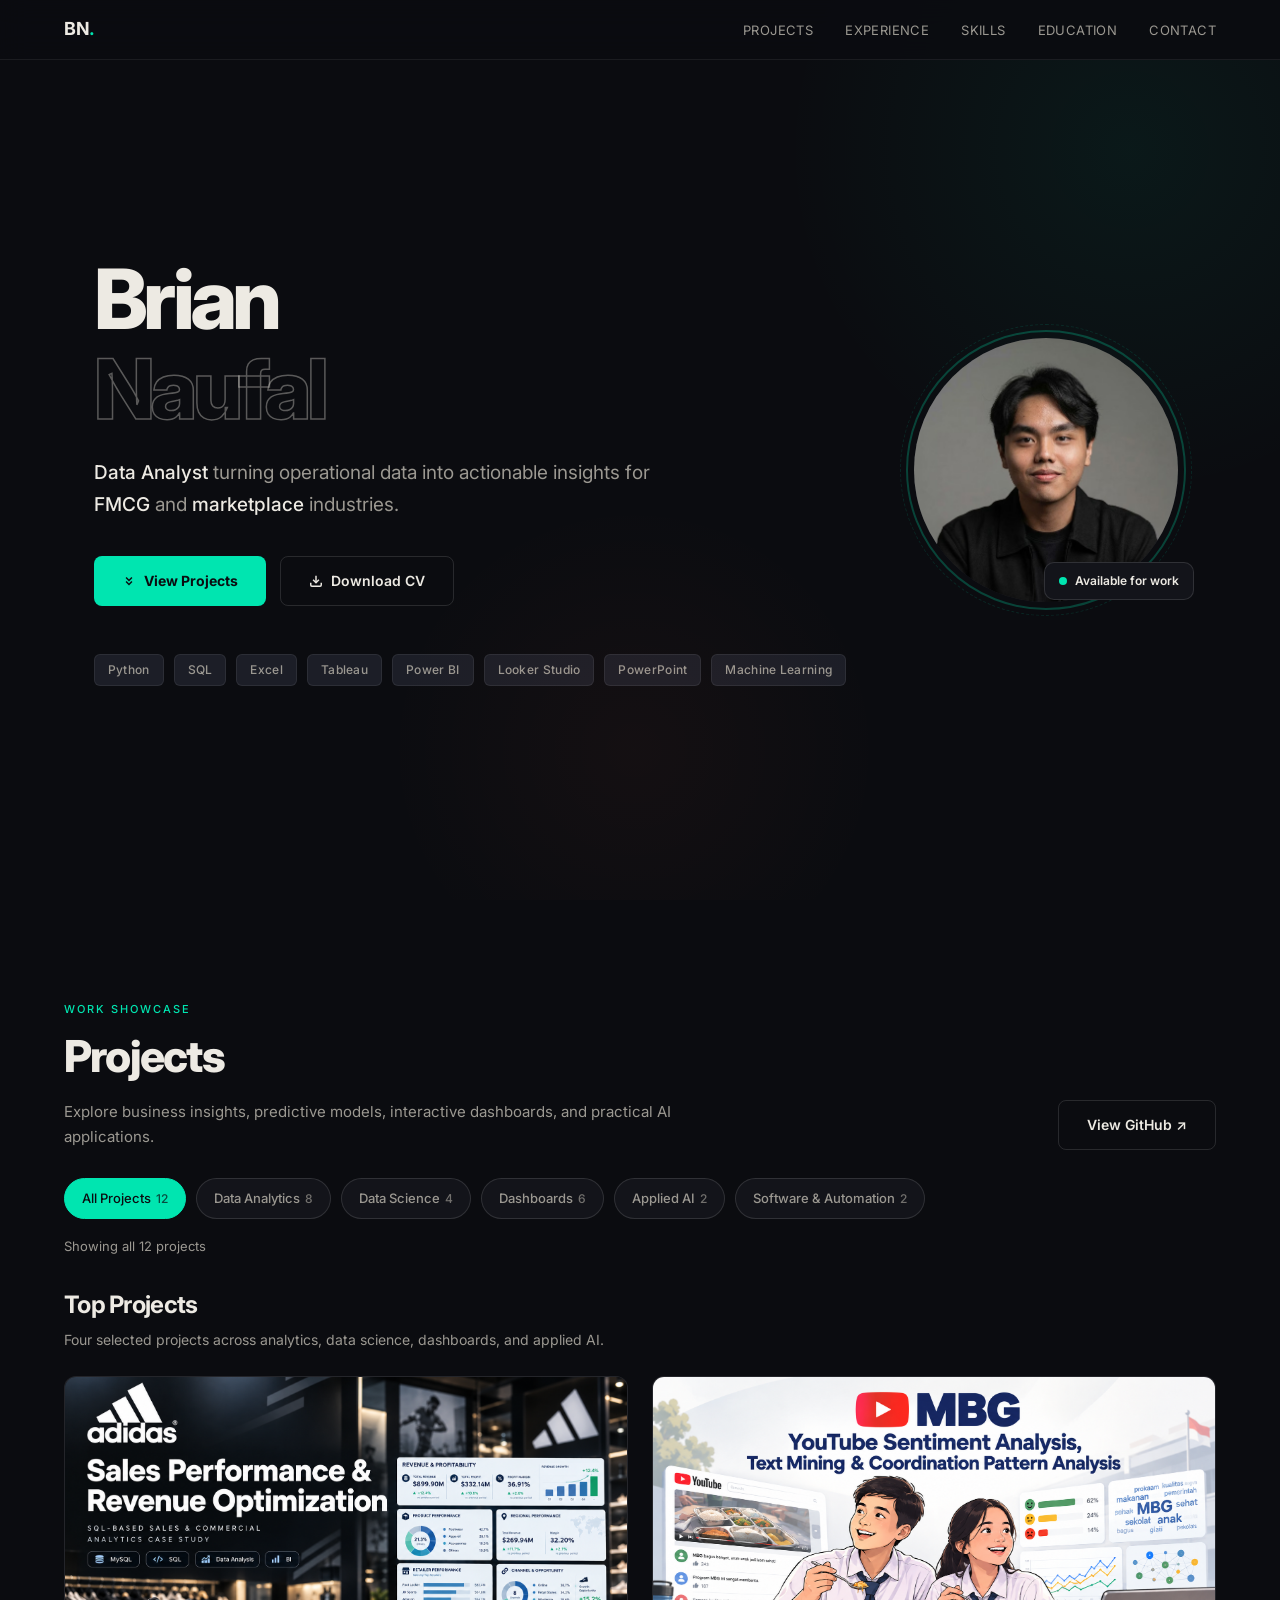
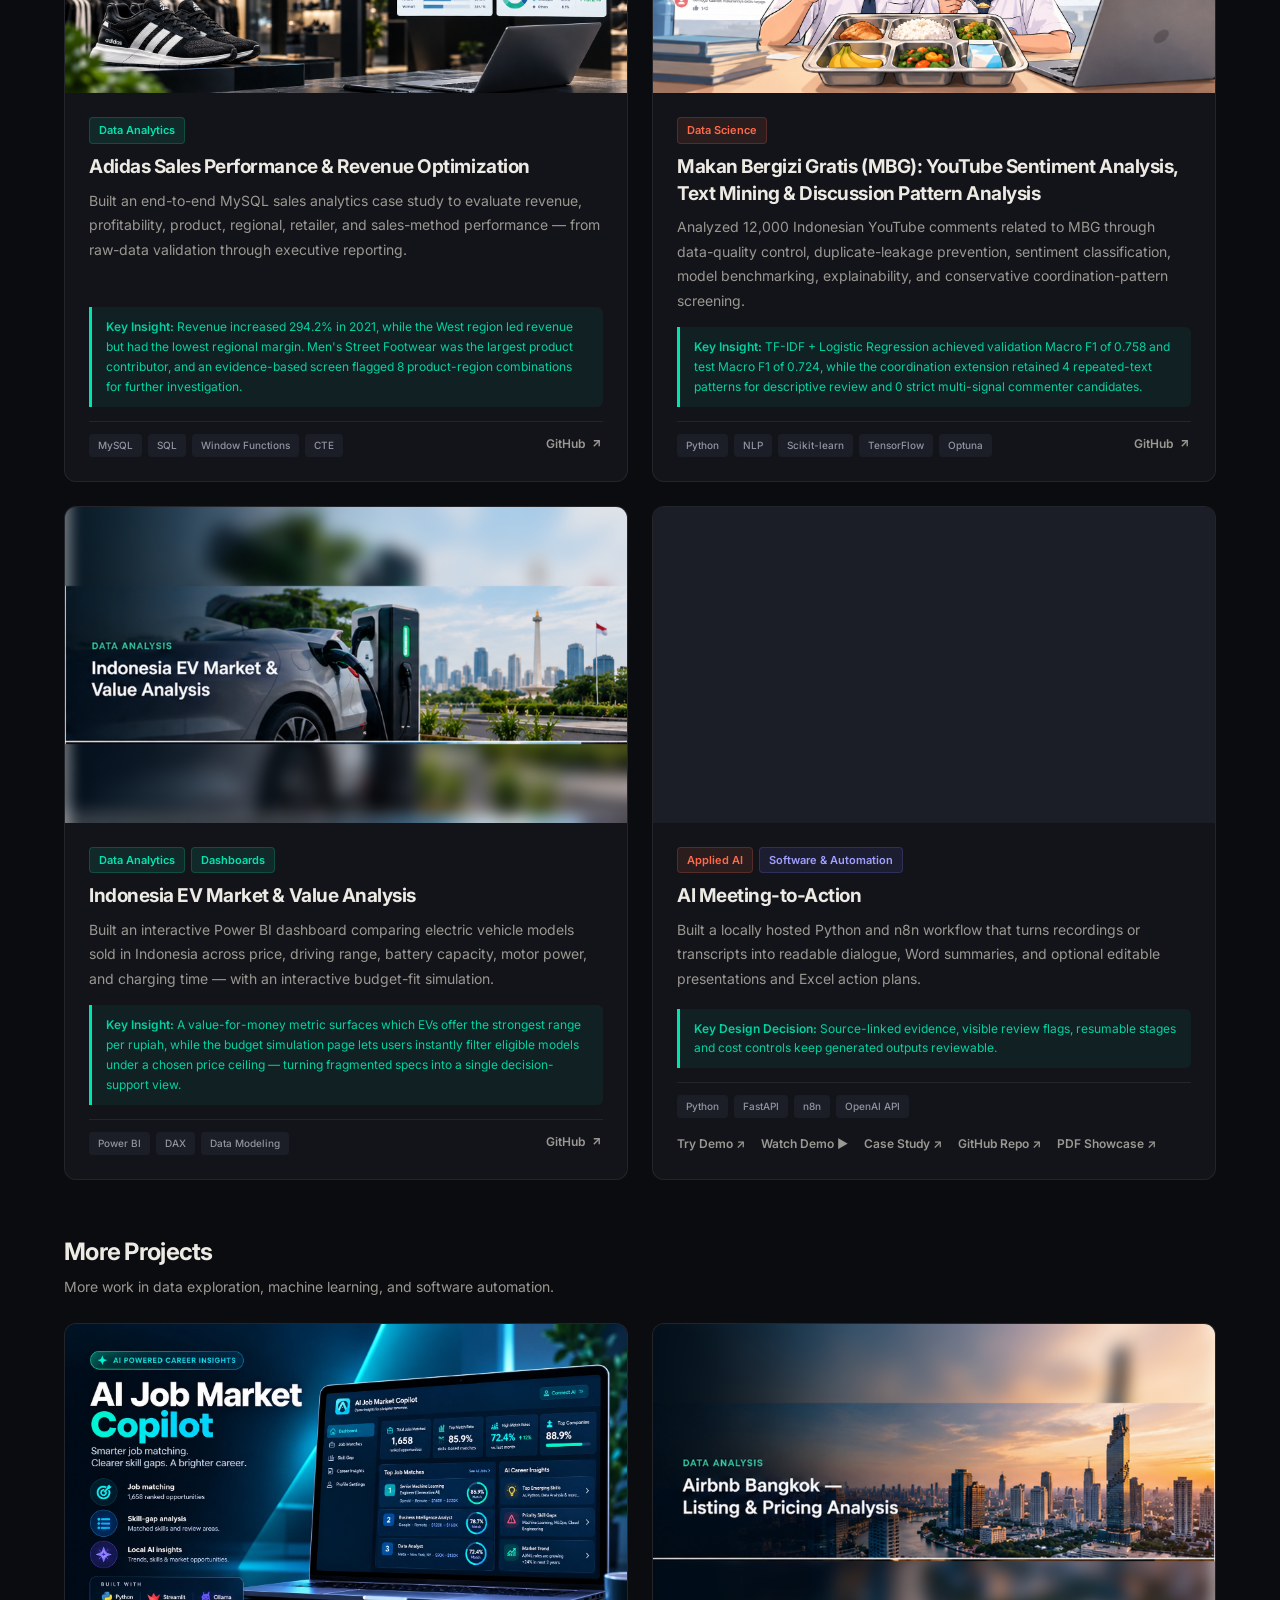
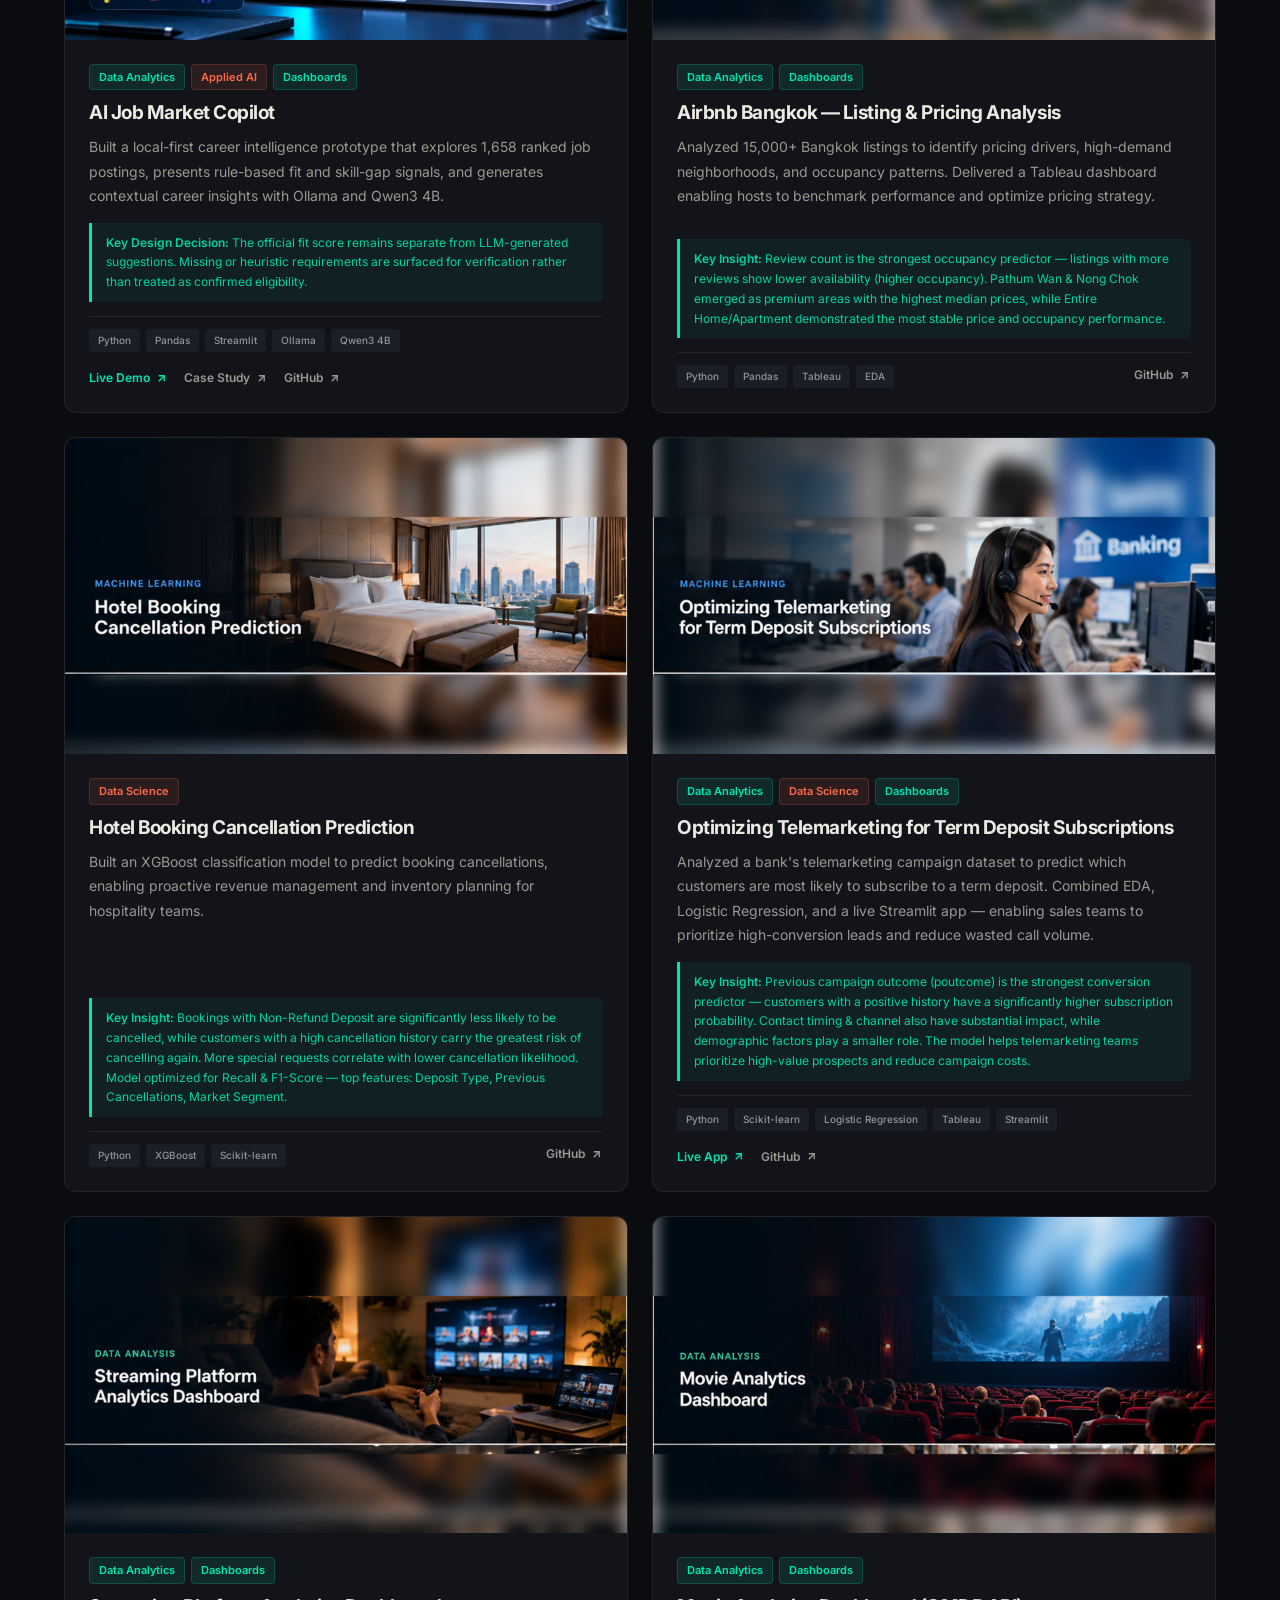
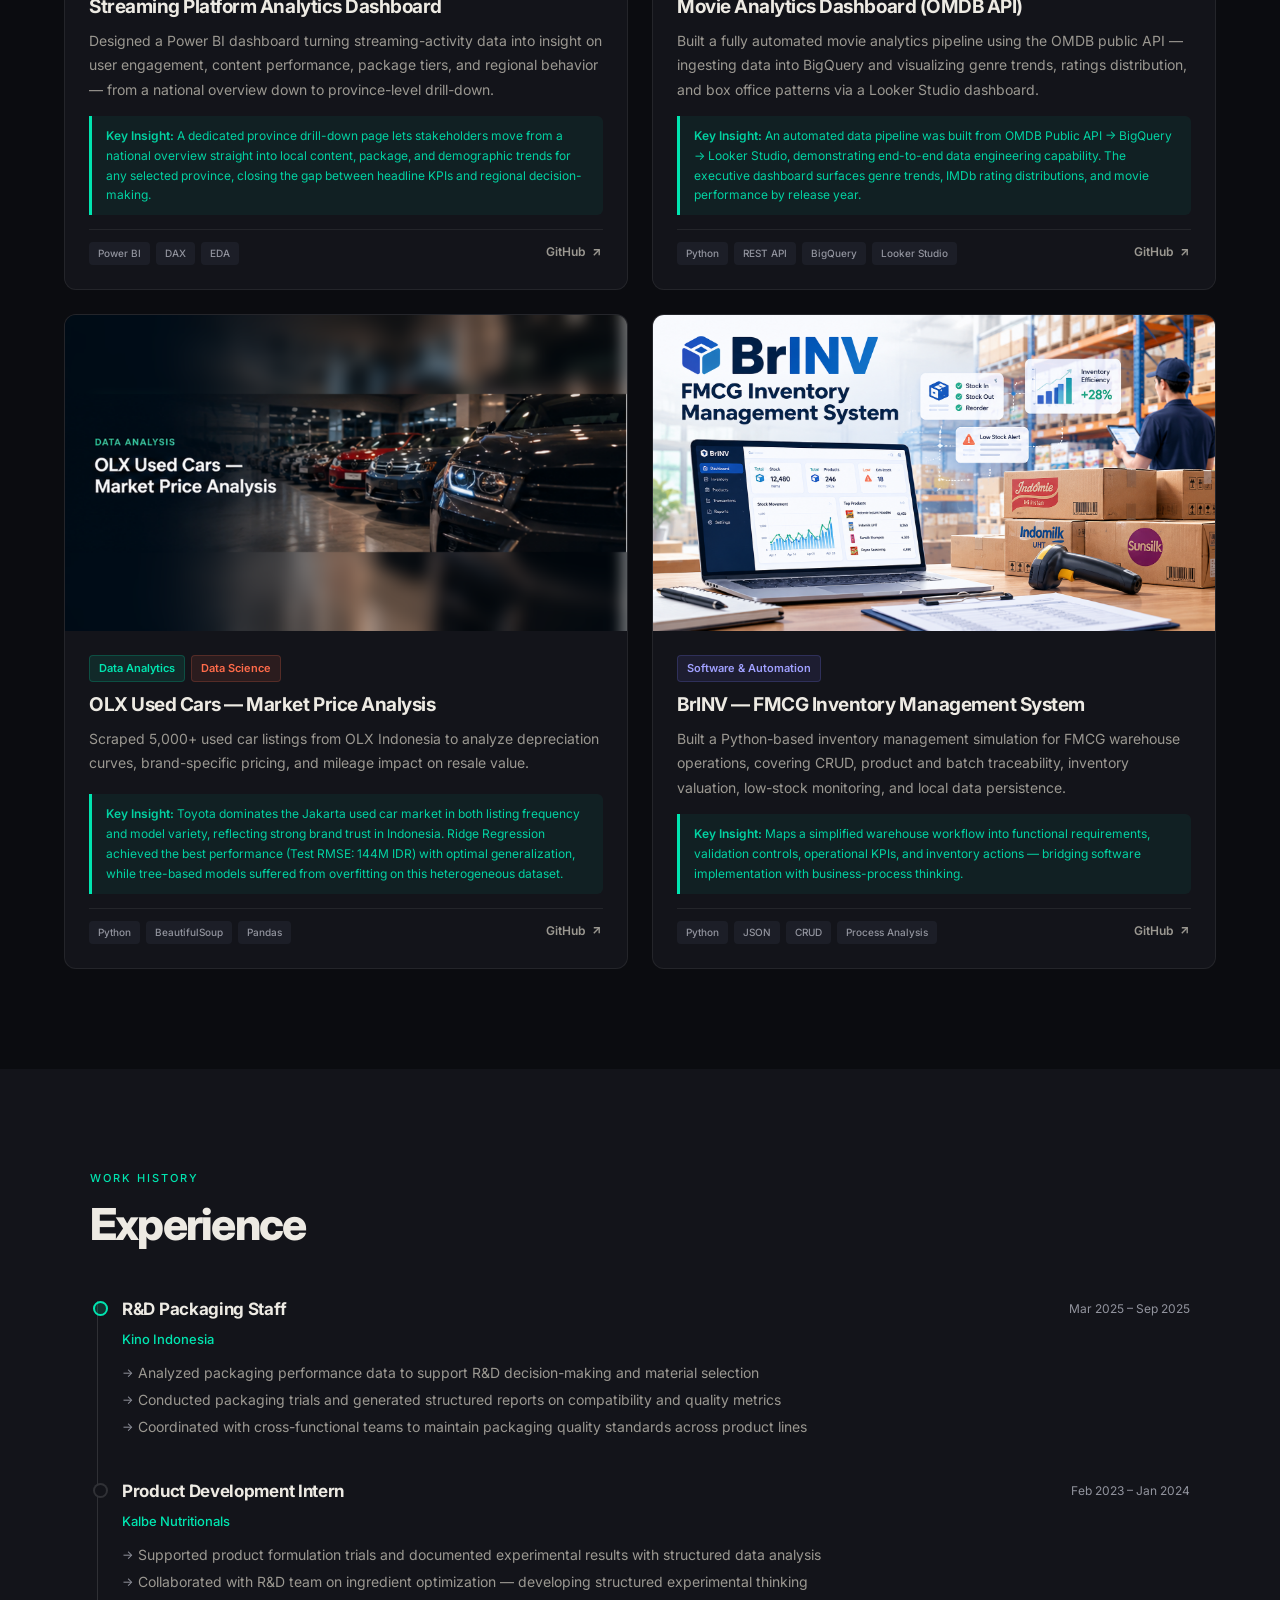
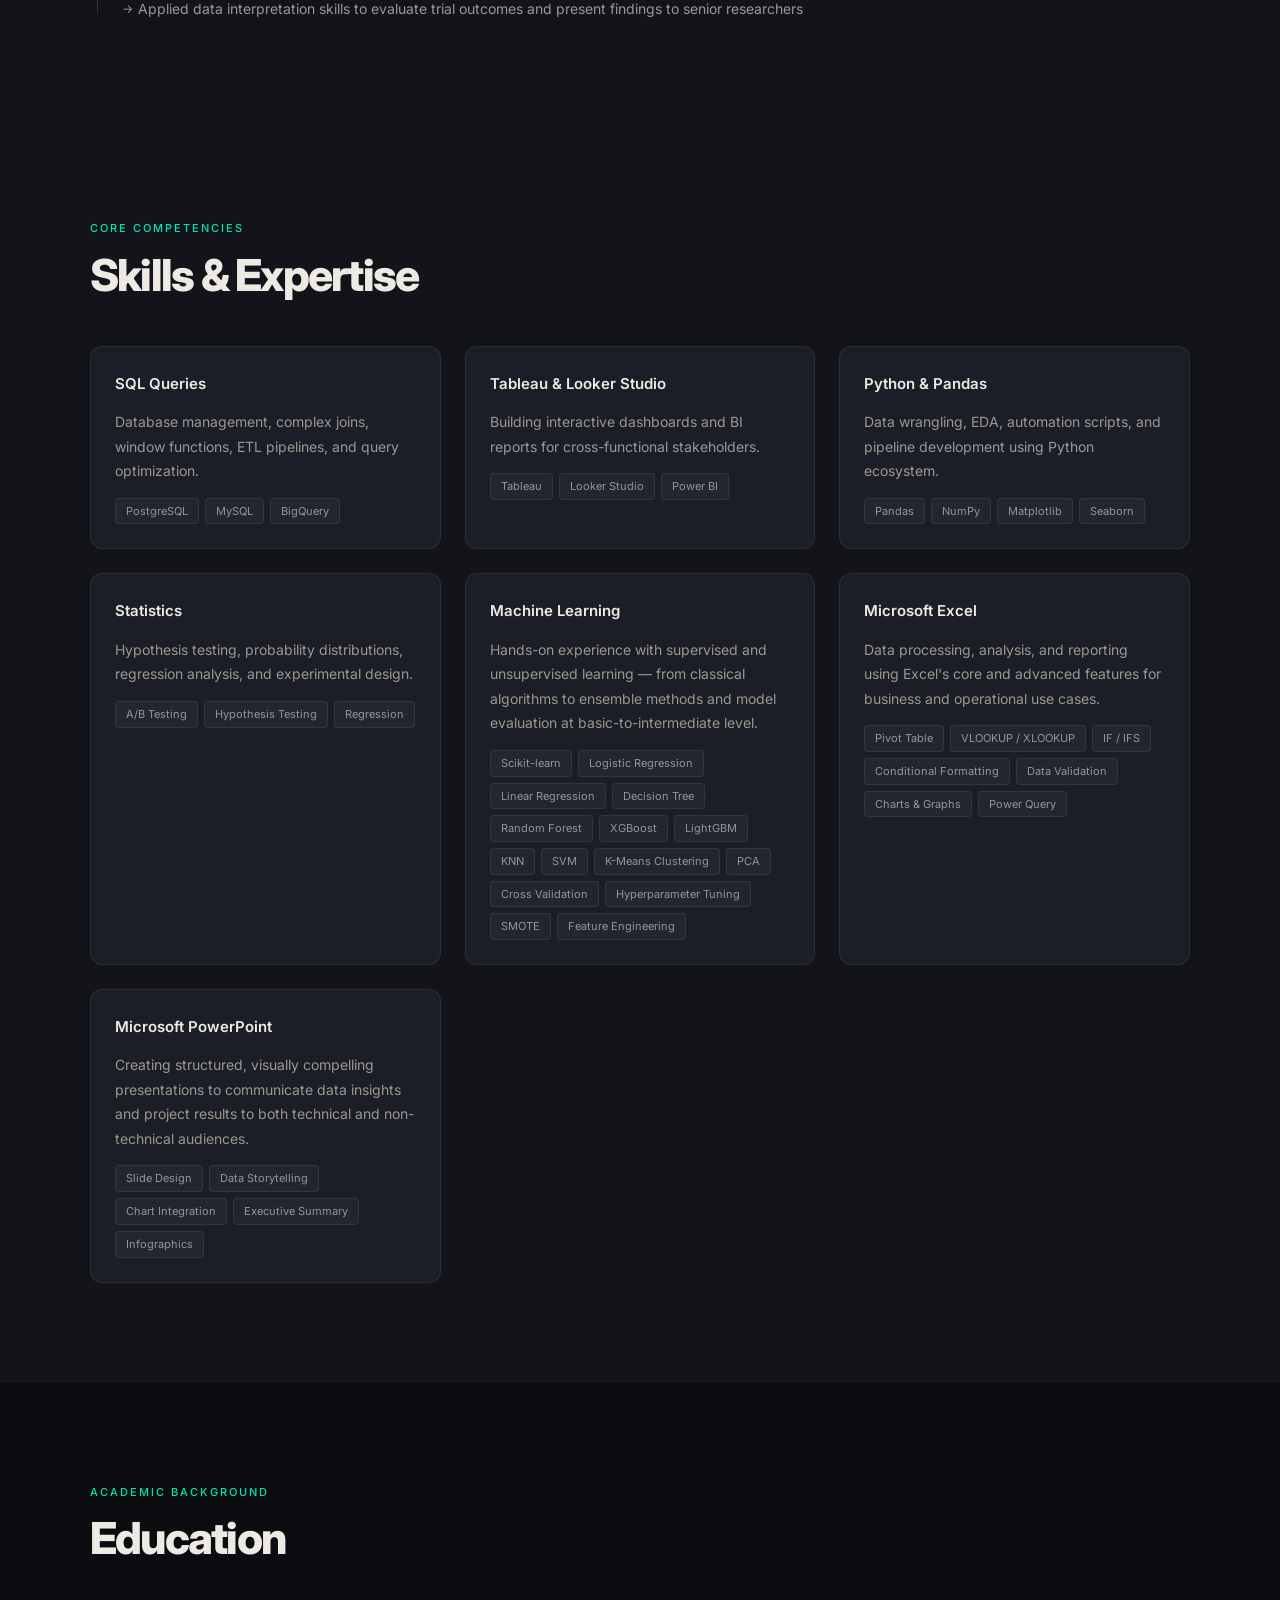
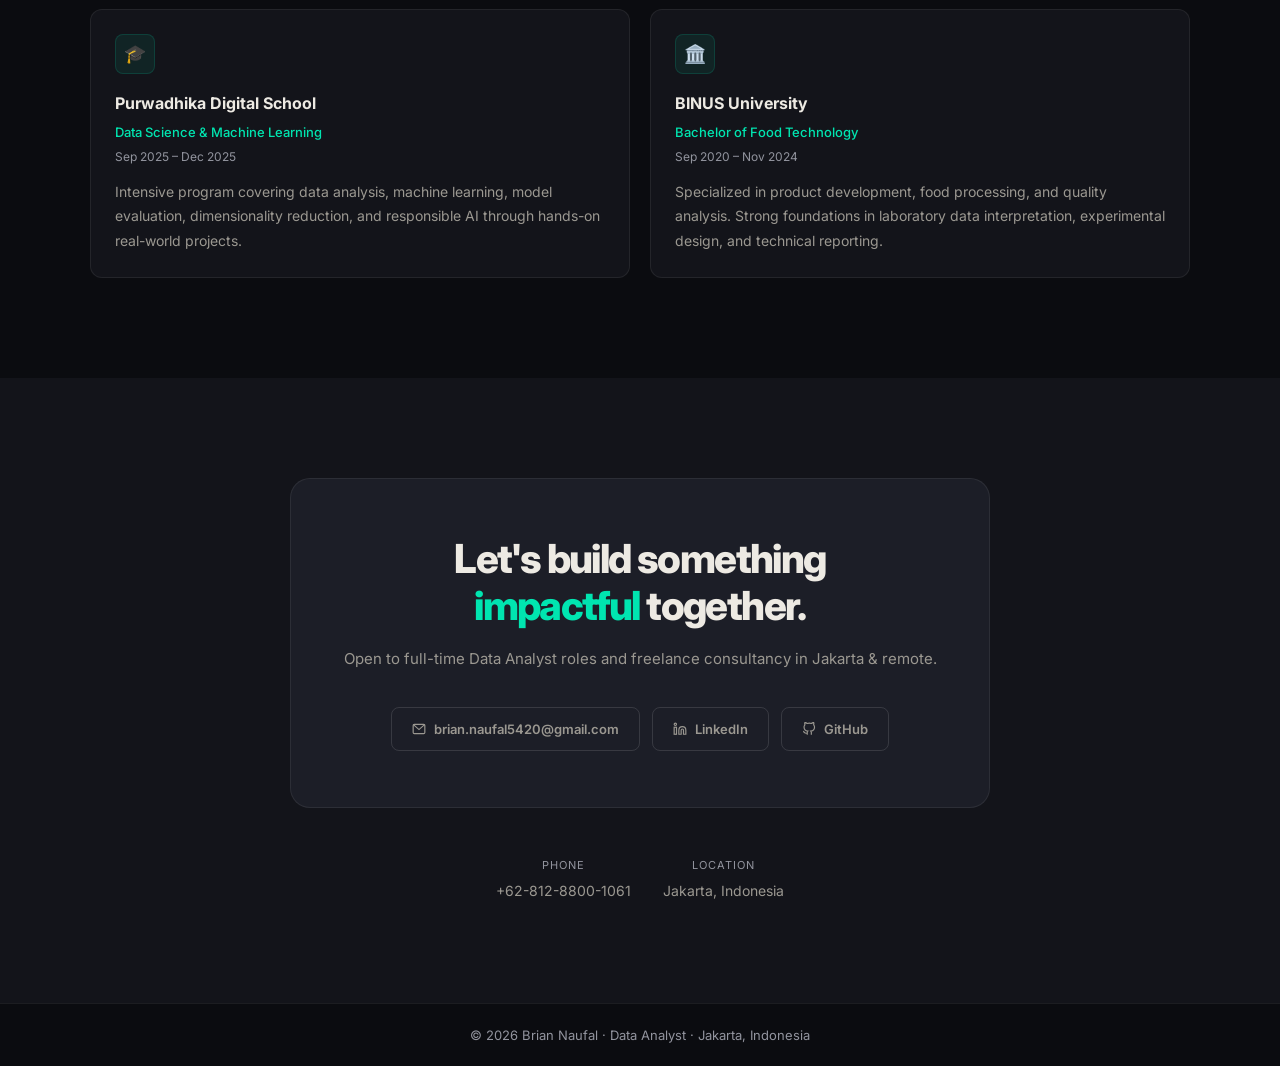
==== commit d5aad70f: "Move Skills and Expertise after Work Experience" ====
--- a/index.html
+++ b/index.html
@@ -218,9 +218,9 @@
 <nav>
 <a class="nav-logo" href="#hero">BN<span>.</span></a>
 <ul class="nav-links">
-<li><a href="#skills">Skills</a></li>
 <li><a href="#projects">Projects</a></li>
 <li><a href="#experience">Experience</a></li>
+<li><a href="#skills">Skills</a></li>
 <li><a href="#education">Education</a></li>
 <li><a href="#contact">Contact</a></li>
 </ul>
@@ -272,6 +272,233 @@
 </div>
 </div>
 </section>
+<!-- PROJECTS -->
+<section id="projects">
+<div class="container">
+<div class="projects-header">
+<div><p class="section-label">Work Showcase</p><h2 class="section-title">Projects</h2>
+<p class="projects-intro">Explore business insights, predictive models, interactive dashboards, and practical AI applications.</p></div>
+<a class="btn-secondary" href="https://github.com/briannaufal211" target="_blank" rel="noopener noreferrer">View GitHub ↗</a>
+</div>
+<div class="project-filters" role="group" aria-label="Filter projects by category">
+<button class="project-filter" type="button" data-filter="all" aria-pressed="true" aria-controls="project-collection">All Projects<span class="filter-count">12</span></button>
+<button class="project-filter" type="button" data-filter="analytics" aria-pressed="false" aria-controls="project-collection">Data Analytics<span class="filter-count">8</span></button>
+<button class="project-filter" type="button" data-filter="science" aria-pressed="false" aria-controls="project-collection">Data Science<span class="filter-count">4</span></button>
+<button class="project-filter" type="button" data-filter="dashboards" aria-pressed="false" aria-controls="project-collection">Dashboards<span class="filter-count">6</span></button>
+<button class="project-filter" type="button" data-filter="ai" aria-pressed="false" aria-controls="project-collection">Applied AI<span class="filter-count">2</span></button>
+<button class="project-filter" type="button" data-filter="automation" aria-pressed="false" aria-controls="project-collection">Software & Automation<span class="filter-count">2</span></button>
+</div>
+<p class="projects-result" id="projects-result" role="status" aria-live="polite">Showing all 12 projects</p>
+<div id="project-collection">
+<div class="project-group" aria-labelledby="top-projects-title">
+<h3 class="project-group-title" id="top-projects-title">Top Projects</h3>
+<p class="project-group-intro">Four selected projects across analytics, data science, dashboards, and applied AI.</p>
+<div class="projects-grid">
+<div class="project-card reveal" data-tags="analytics">
+<a aria-label="Open Adidas Sales Performance & Revenue Optimization project on GitHub" class="project-thumb-link" href="https://github.com/briannaufal211/Adidas-Sales-Performance-Revenue-Optimization" rel="noopener noreferrer" target="_blank"><img alt="Adidas Sales Performance & Revenue Optimization" class="project-thumb" src="assets/project-thumbnails/hd/adidas-sales-performance-revenue-optimization-exact.png?v=8"/></a>
+<div class="project-thumb-placeholder" style="display:none">📈</div>
+<div class="project-body">
+<div class="project-badges"><span class="badge badge-da">Data Analytics</span></div>
+<h4 class="project-title">Adidas Sales Performance &amp; Revenue Optimization</h4>
+<p class="project-desc">Built an end-to-end MySQL sales analytics case study to evaluate revenue, profitability, product, regional, retailer, and sales-method performance — from raw-data validation through executive reporting.</p>
+<div class="project-insight"><strong>Key Insight:</strong> <span>Revenue increased 294.2% in 2021, while the West region led revenue but had the lowest regional margin. Men's Street Footwear was the largest product contributor, and an evidence-based screen flagged 8 product-region combinations for further investigation.</span></div>
+<div class="project-footer">
+<div class="project-tools"><span class="tool-pill">MySQL</span><span class="tool-pill">SQL</span><span class="tool-pill">Window Functions</span><span class="tool-pill">CTE</span></div>
+<a class="project-link" href="https://github.com/briannaufal211/Adidas-Sales-Performance-Revenue-Optimization" target="_blank">GitHub <svg fill="none" height="13" stroke="currentColor" stroke-width="2.5" viewbox="0 0 24 24" width="13"><line x1="7" x2="17" y1="17" y2="7"></line><polyline points="7 7 17 7 17 17"></polyline></svg></a>
+</div>
+</div>
+</div>
+<div class="project-card reveal" data-tags="science">
+<a aria-label="Open Makan Bergizi Gratis (MBG): YouTube Sentiment Analysis, Text Mining &amp; Discussion Pattern Analysis project on GitHub" class="project-thumb-link" href="https://github.com/briannaufal211/mbg-youtube-sentiment-analysis" rel="noopener noreferrer" target="_blank"><img alt="Makan Bergizi Gratis (MBG): YouTube Sentiment Analysis, Text Mining &amp; Discussion Pattern Analysis" class="project-thumb" src="assets/project-thumbnails/hd/mbg-youtube-sentiment-exact.webp?v=8"/></a>
+<div class="project-thumb-placeholder" style="display:none">💬</div>
+<div class="project-body">
+<div class="project-badges"><span class="badge badge-ml">Data Science</span></div>
+<h4 class="project-title">Makan Bergizi Gratis (MBG): YouTube Sentiment Analysis, Text Mining &amp; Discussion Pattern Analysis</h4>
+<p class="project-desc">Analyzed 12,000 Indonesian YouTube comments related to MBG through data-quality control, duplicate-leakage prevention, sentiment classification, model benchmarking, explainability, and conservative coordination-pattern screening.</p>
+<div class="project-insight"><strong>Key Insight:</strong> <span>TF-IDF + Logistic Regression achieved validation Macro F1 of 0.758 and test Macro F1 of 0.724, while the coordination extension retained 4 repeated-text patterns for descriptive review and 0 strict multi-signal commenter candidates.</span></div>
+<div class="project-footer">
+<div class="project-tools"><span class="tool-pill">Python</span><span class="tool-pill">NLP</span><span class="tool-pill">Scikit-learn</span><span class="tool-pill">TensorFlow</span><span class="tool-pill">Optuna</span></div>
+<a class="project-link" href="https://github.com/briannaufal211/mbg-youtube-sentiment-analysis" target="_blank">GitHub <svg fill="none" height="13" stroke="currentColor" stroke-width="2.5" viewbox="0 0 24 24" width="13"><line x1="7" x2="17" y1="17" y2="7"></line><polyline points="7 7 17 7 17 17"></polyline></svg></a>
+</div>
+</div>
+</div>
+<div class="project-card reveal" data-tags="analytics dashboards">
+<a aria-label="Open Indonesia EV Market &amp; Value Analysis project on GitHub" class="project-thumb-link" href="https://github.com/briannaufal211/indonesia-ev-powerbi-dashboard" rel="noopener noreferrer" target="_blank"><img alt="Indonesia EV Market &amp; Value Analysis" class="project-thumb" src="assets/project-thumbnails/04_Indonesia_EV_Market_Value_Analysis.png"/></a>
+<div class="project-thumb-placeholder" style="display:none">🔋</div>
+<div class="project-body">
+<div class="project-badges"><span class="badge badge-da">Data Analytics</span><span class="badge badge-da">Dashboards</span></div>
+<h4 class="project-title">Indonesia EV Market &amp; Value Analysis</h4>
+<p class="project-desc">Built an interactive Power BI dashboard comparing electric vehicle models sold in Indonesia across price, driving range, battery capacity, motor power, and charging time — with an interactive budget-fit simulation.</p>
+<div class="project-insight"><strong>Key Insight:</strong> <span>A value-for-money metric surfaces which EVs offer the strongest range per rupiah, while the budget simulation page lets users instantly filter eligible models under a chosen price ceiling — turning fragmented specs into a single decision-support view.</span></div>
+<div class="project-footer">
+<div class="project-tools"><span class="tool-pill">Power BI</span><span class="tool-pill">DAX</span><span class="tool-pill">Data Modeling</span></div>
+<a class="project-link" href="https://github.com/briannaufal211/indonesia-ev-powerbi-dashboard" target="_blank">GitHub <svg fill="none" height="13" stroke="currentColor" stroke-width="2.5" viewbox="0 0 24 24" width="13"><line x1="7" x2="17" y1="17" y2="7"></line><polyline points="7 7 17 7 17 17"></polyline></svg></a>
+</div>
+</div>
+</div>
+<div class="project-card reveal" data-tags="ai automation">
+<a class="project-thumb-link" href="ai-meeting-to-action.html" aria-label="Read AI Meeting-to-Action case study"><img class="project-thumb" src="assets/project-thumbnails/ai-meeting-to-action-cover.webp" alt="Illustration of the AI Meeting-to-Action workflow: n8n and Python turn audio and transcripts into Word, PowerPoint and Excel" width="1672" height="941" style="height:auto" loading="lazy" decoding="async"></a>
+<div class="project-body"><div class="project-badges"><span class="badge badge-ml">Applied AI</span><span class="badge badge-eng">Software & Automation</span></div><h4 class="project-title">AI Meeting-to-Action</h4><p class="project-desc">Built a locally hosted Python and n8n workflow that turns recordings or transcripts into readable dialogue, Word summaries, and optional editable presentations and Excel action plans.</p><div class="project-insight"><strong>Key Design Decision:</strong> Source-linked evidence, visible review flags, resumable stages and cost controls keep generated outputs reviewable.</div><div class="project-footer"><div class="project-tools"><span class="tool-pill">Python</span><span class="tool-pill">FastAPI</span><span class="tool-pill">n8n</span><span class="tool-pill">OpenAI API</span></div><div class="project-links"><a class="project-link" href="demo.html">Try Demo ↗</a><a class="project-link" href="watch-demo.html">Watch Demo ▶</a><a class="project-link" href="ai-meeting-to-action.html">Case Study ↗</a><a class="project-link" href="https://github.com/briannaufal211/AI-Meeting-to-Action" target="_blank" rel="noopener noreferrer">GitHub Repo ↗</a><a class="project-link" href="assets/project-documents/AI-Meeting-to-Action_LinkedIn.pdf" target="_blank" rel="noopener noreferrer">PDF Showcase ↗</a></div></div></div></div>
+</div>
+</div>
+<div class="project-group" aria-labelledby="more-projects-title">
+<h3 class="project-group-title" id="more-projects-title">More Projects</h3>
+<p class="project-group-intro">More work in data exploration, machine learning, and software automation.</p>
+<div class="projects-grid">
+<div class="project-card reveal" data-tags="analytics ai dashboards">
+<a aria-label="Open AI Job Market Copilot case study" class="project-thumb-link" href="ai-job-market-copilot.html"><img alt="AI Job Market Copilot dashboard thumbnail" class="project-thumb" src="assets/project-thumbnails/ai-job-market-copilot-hd.webp?v=2"/></a>
+<div class="project-thumb-placeholder" style="display:none">🎯</div>
+<div class="project-body">
+<div class="project-badges"><span class="badge badge-da">Data Analytics</span><span class="badge badge-ml">Applied AI</span><span class="badge badge-da">Dashboards</span></div>
+<h4 class="project-title">AI Job Market Copilot</h4>
+<p class="project-desc">Built a local-first career intelligence prototype that explores 1,658 ranked job postings, presents rule-based fit and skill-gap signals, and generates contextual career insights with Ollama and Qwen3 4B.</p>
+<div class="project-insight"><strong>Key Design Decision:</strong> <span>The official fit score remains separate from LLM-generated suggestions. Missing or heuristic requirements are surfaced for verification rather than treated as confirmed eligibility.</span></div>
+<div class="project-footer">
+<div class="project-tools"><span class="tool-pill">Python</span><span class="tool-pill">Pandas</span><span class="tool-pill">Streamlit</span><span class="tool-pill">Ollama</span><span class="tool-pill">Qwen3 4B</span></div>
+<div class="project-links"><a aria-label="Open AI Job Market Copilot live demo" class="project-link" href="https://refinery-tableware-skintight.ngrok-free.dev" rel="noopener noreferrer" target="_blank" style="color:var(--accent)">Live Demo <svg fill="none" height="13" stroke="currentColor" stroke-width="2.5" viewbox="0 0 24 24" width="13"><line x1="7" x2="17" y1="17" y2="7"></line><polyline points="7 7 17 7 17 17"></polyline></svg></a><a class="project-link" href="ai-job-market-copilot.html">Case Study <svg fill="none" height="13" stroke="currentColor" stroke-width="2.5" viewbox="0 0 24 24" width="13"><line x1="7" x2="17" y1="17" y2="7"></line><polyline points="7 7 17 7 17 17"></polyline></svg></a><a aria-label="View AI Job Market Copilot source code on GitHub" class="project-link" href="https://github.com/briannaufal211/AI-Job-Market-Copilot" rel="noopener noreferrer" target="_blank">GitHub <svg fill="none" height="13" stroke="currentColor" stroke-width="2.5" viewbox="0 0 24 24" width="13"><line x1="7" x2="17" y1="17" y2="7"></line><polyline points="7 7 17 7 17 17"></polyline></svg></a></div>
+</div>
+</div>
+</div>
+<div class="project-card reveal" data-tags="analytics dashboards">
+<a aria-label="Open Airbnb Bangkok — Listing &amp; Pricing Analysis project on GitHub" class="project-thumb-link" href="https://github.com/briannaufal211/AIRBNB-Listing-Bangkok-Project" rel="noopener noreferrer" target="_blank"><img alt="Airbnb Bangkok" class="project-thumb" onerror="this.style.display='none';this.nextElementSibling.style.display='flex'" src="assets/project-thumbnails/03_Airbnb_Bangkok_Pricing_Analysis.png"/></a>
+<div class="project-thumb-placeholder" style="display:none">🏠</div>
+<div class="project-body">
+<div class="project-badges"><span class="badge badge-da">Data Analytics</span><span class="badge badge-da">Dashboards</span></div>
+<h4 class="project-title">Airbnb Bangkok — Listing &amp; Pricing Analysis</h4>
+<p class="project-desc">Analyzed 15,000+ Bangkok listings to identify pricing drivers, high-demand neighborhoods, and occupancy patterns. Delivered a Tableau dashboard enabling hosts to benchmark performance and optimize pricing strategy.</p>
+<div class="project-insight"><strong>Key Insight:</strong> <span>Review count is the strongest occupancy predictor — listings with more reviews show lower availability (higher occupancy). Pathum Wan &amp; Nong Chok emerged as premium areas with the highest median prices, while Entire Home/Apartment demonstrated the most stable price and occupancy performance.</span></div>
+<div class="project-footer">
+<div class="project-tools"><span class="tool-pill">Python</span><span class="tool-pill">Pandas</span><span class="tool-pill">Tableau</span><span class="tool-pill">EDA</span></div>
+<a class="project-link" href="https://github.com/briannaufal211/AIRBNB-Listing-Bangkok-Project" target="_blank">GitHub <svg fill="none" height="13" stroke="currentColor" stroke-width="2.5" viewbox="0 0 24 24" width="13"><line x1="7" x2="17" y1="17" y2="7"></line><polyline points="7 7 17 7 17 17"></polyline></svg></a>
+</div>
+</div>
+</div>
+<div class="project-card reveal" data-tags="science">
+<a aria-label="Open Hotel Booking Cancellation Prediction project on GitHub" class="project-thumb-link" href="https://github.com/briannaufal211/Hotel-Booking-Demand-Prediction/tree/main" rel="noopener noreferrer" target="_blank"><img alt="Hotel Booking" class="project-thumb" onerror="this.style.display='none';this.nextElementSibling.style.display='flex'" src="assets/project-thumbnails/01_Hotel_Booking_Cancellation_Prediction.png"/></a>
+<div class="project-thumb-placeholder" style="display:none">🏨</div>
+<div class="project-body">
+<div class="project-badges"><span class="badge badge-ml">Data Science</span></div>
+<h4 class="project-title">Hotel Booking Cancellation Prediction</h4>
+<p class="project-desc">Built an XGBoost classification model to predict booking cancellations, enabling proactive revenue management and inventory planning for hospitality teams.</p>
+<div class="project-insight"><strong>Key Insight:</strong> <span>Bookings with Non-Refund Deposit are significantly less likely to be cancelled, while customers with a high cancellation history carry the greatest risk of cancelling again. More special requests correlate with lower cancellation likelihood. Model optimized for Recall &amp; F1-Score — top features: Deposit Type, Previous Cancellations, Market Segment.</span></div>
+<div class="project-footer">
+<div class="project-tools"><span class="tool-pill">Python</span><span class="tool-pill">XGBoost</span><span class="tool-pill">Scikit-learn</span></div>
+<a class="project-link" href="https://github.com/briannaufal211/Hotel-Booking-Demand-Prediction/tree/main" target="_blank">GitHub <svg fill="none" height="13" stroke="currentColor" stroke-width="2.5" viewbox="0 0 24 24" width="13"><line x1="7" x2="17" y1="17" y2="7"></line><polyline points="7 7 17 7 17 17"></polyline></svg></a>
+</div>
+</div>
+</div>
+<div class="project-card reveal" data-tags="analytics science dashboards">
+<a aria-label="Open Optimizing Telemarketing for Term Deposit Subscriptions project on GitHub" class="project-thumb-link" href="https://github.com/briannaufal211/Optimizing-Telemarketing-for-Term-Deposit-Subscriptions" rel="noopener noreferrer" target="_blank"><img alt="Telemarketing Term Deposit" class="project-thumb" src="assets/project-thumbnails/02_Telemarketing_Term_Deposit_Optimization.png"/></a>
+<div class="project-body">
+<div class="project-badges"><span class="badge badge-da">Data Analytics</span><span class="badge badge-ml">Data Science</span><span class="badge badge-da">Dashboards</span></div>
+<h4 class="project-title">Optimizing Telemarketing for Term Deposit Subscriptions</h4>
+<p class="project-desc">Analyzed a bank's telemarketing campaign dataset to predict which customers are most likely to subscribe to a term deposit. Combined EDA, Logistic Regression, and a live Streamlit app — enabling sales teams to prioritize high-conversion leads and reduce wasted call volume.</p>
+<div class="project-insight"><strong>Key Insight:</strong> <span>Previous campaign outcome (poutcome) is the strongest conversion predictor — customers with a positive history have a significantly higher subscription probability. Contact timing &amp; channel also have substantial impact, while demographic factors play a smaller role. The model helps telemarketing teams prioritize high-value prospects and reduce campaign costs.</span></div>
+<div class="project-footer">
+<div class="project-tools"><span class="tool-pill">Python</span><span class="tool-pill">Scikit-learn</span><span class="tool-pill">Logistic Regression</span><span class="tool-pill">Tableau</span><span class="tool-pill">Streamlit</span></div>
+<div class="project-links">
+<a class="project-link" href="https://bank-term-deposit-appapp-yjgtwqybxc9cwokvtqhqvr.streamlit.app/" style="color:var(--accent)" target="_blank">Live App <svg fill="none" height="13" stroke="currentColor" stroke-width="2.5" viewbox="0 0 24 24" width="13"><line x1="7" x2="17" y1="17" y2="7"></line><polyline points="7 7 17 7 17 17"></polyline></svg></a>
+<a class="project-link" href="https://github.com/briannaufal211/Optimizing-Telemarketing-for-Term-Deposit-Subscriptions" target="_blank">GitHub <svg fill="none" height="13" stroke="currentColor" stroke-width="2.5" viewbox="0 0 24 24" width="13"><line x1="7" x2="17" y1="17" y2="7"></line><polyline points="7 7 17 7 17 17"></polyline></svg></a>
+</div>
+</div>
+</div>
+</div>
+<div class="project-card reveal" data-tags="analytics dashboards">
+<a aria-label="Open Streaming Platform Analytics Dashboard project on GitHub" class="project-thumb-link" href="https://github.com/briannaufal211/streaming-platform-powerbi-dashboard" rel="noopener noreferrer" target="_blank"><img alt="Streaming Platform Analytics Dashboard" class="project-thumb" src="assets/project-thumbnails/05_Streaming_Platform_Analytics_Dashboard.png"/></a>
+<div class="project-thumb-placeholder" style="display:none">📺</div>
+<div class="project-body">
+<div class="project-badges"><span class="badge badge-da">Data Analytics</span><span class="badge badge-da">Dashboards</span></div>
+<h4 class="project-title">Streaming Platform Analytics Dashboard</h4>
+<p class="project-desc">Designed a Power BI dashboard turning streaming-activity data into insight on user engagement, content performance, package tiers, and regional behavior — from a national overview down to province-level drill-down.</p>
+<div class="project-insight"><strong>Key Insight:</strong> <span>A dedicated province drill-down page lets stakeholders move from a national overview straight into local content, package, and demographic trends for any selected province, closing the gap between headline KPIs and regional decision-making.</span></div>
+<div class="project-footer">
+<div class="project-tools"><span class="tool-pill">Power BI</span><span class="tool-pill">DAX</span><span class="tool-pill">EDA</span></div>
+<a class="project-link" href="https://github.com/briannaufal211/streaming-platform-powerbi-dashboard" target="_blank">GitHub <svg fill="none" height="13" stroke="currentColor" stroke-width="2.5" viewbox="0 0 24 24" width="13"><line x1="7" x2="17" y1="17" y2="7"></line><polyline points="7 7 17 7 17 17"></polyline></svg></a>
+</div>
+</div>
+</div>
+<div class="project-card reveal" data-tags="analytics dashboards">
+<a aria-label="Open Movie Analytics Dashboard (OMDB API) project on GitHub" class="project-thumb-link" href="https://github.com/briannaufal211/imdb-movie-analytics-dashboard" rel="noopener noreferrer" target="_blank"><img alt="Movie Analytics Dashboard (OMDB API)" class="project-thumb" src="assets/project-thumbnails/06_Movie_Analytics_Dashboard.png"/></a>
+<div class="project-thumb-placeholder" style="display:none">🎬</div>
+<div class="project-body">
+<div class="project-badges"><span class="badge badge-da">Data Analytics</span><span class="badge badge-da">Dashboards</span></div>
+<h4 class="project-title">Movie Analytics Dashboard (OMDB API)</h4>
+<p class="project-desc">Built a fully automated movie analytics pipeline using the OMDB public API — ingesting data into BigQuery and visualizing genre trends, ratings distribution, and box office patterns via a Looker Studio dashboard.</p>
+<div class="project-insight"><strong>Key Insight:</strong> <span>An automated data pipeline was built from OMDB Public API → BigQuery → Looker Studio, demonstrating end-to-end data engineering capability. The executive dashboard surfaces genre trends, IMDb rating distributions, and movie performance by release year.</span></div>
+<div class="project-footer">
+<div class="project-tools"><span class="tool-pill">Python</span><span class="tool-pill">REST API</span><span class="tool-pill">BigQuery</span><span class="tool-pill">Looker Studio</span></div>
+<a class="project-link" href="https://github.com/briannaufal211/imdb-movie-analytics-dashboard" target="_blank">GitHub <svg fill="none" height="13" stroke="currentColor" stroke-width="2.5" viewbox="0 0 24 24" width="13"><line x1="7" x2="17" y1="17" y2="7"></line><polyline points="7 7 17 7 17 17"></polyline></svg></a>
+</div>
+</div>
+</div>
+<div class="project-card reveal" data-tags="analytics science">
+<a aria-label="Open OLX Used Cars — Market Price Analysis project on GitHub" class="project-thumb-link" href="https://github.com/briannaufal211/OLX-Used-Cars-Scraper" rel="noopener noreferrer" target="_blank"><img alt="OLX Used Cars" class="project-thumb" onerror="this.style.display='none';this.nextElementSibling.style.display='flex'" src="assets/project-thumbnails/07_OLX_Used_Cars_Market_Price_Analysis.png"/></a>
+<div class="project-thumb-placeholder" style="display:none">🚗</div>
+<div class="project-body">
+<div class="project-badges"><span class="badge badge-da">Data Analytics</span><span class="badge badge-ml">Data Science</span></div>
+<h4 class="project-title">OLX Used Cars — Market Price Analysis</h4>
+<p class="project-desc">Scraped 5,000+ used car listings from OLX Indonesia to analyze depreciation curves, brand-specific pricing, and mileage impact on resale value.</p>
+<div class="project-insight"><strong>Key Insight:</strong> <span>Toyota dominates the Jakarta used car market in both listing frequency and model variety, reflecting strong brand trust in Indonesia. Ridge Regression achieved the best performance (Test RMSE: 144M IDR) with optimal generalization, while tree-based models suffered from overfitting on this heterogeneous dataset.</span></div>
+<div class="project-footer">
+<div class="project-tools"><span class="tool-pill">Python</span><span class="tool-pill">BeautifulSoup</span><span class="tool-pill">Pandas</span></div>
+<a class="project-link" href="https://github.com/briannaufal211/OLX-Used-Cars-Scraper" target="_blank">GitHub <svg fill="none" height="13" stroke="currentColor" stroke-width="2.5" viewbox="0 0 24 24" width="13"><line x1="7" x2="17" y1="17" y2="7"></line><polyline points="7 7 17 7 17 17"></polyline></svg></a>
+</div>
+</div>
+</div>
+<div class="project-card reveal" data-tags="automation">
+<a aria-label="Open BrINV — FMCG Inventory Management System project on GitHub" class="project-thumb-link" href="https://github.com/briannaufal211/CRUD-Inventory-System-Project" rel="noopener noreferrer" target="_blank"><img alt="BrINV — FMCG Inventory Management System" class="project-thumb" onerror="this.style.display='none';this.nextElementSibling.style.display='flex'" src="assets/project-thumbnails/hd/brinv-fmcg-inventory-exact.webp"/></a>
+<div class="project-thumb-placeholder" style="display:none">📦</div>
+<div class="project-body">
+<div class="project-badges"><span class="badge badge-eng">Software & Automation</span></div>
+<h4 class="project-title">BrINV — FMCG Inventory Management System</h4>
+<p class="project-desc">Built a Python-based inventory management simulation for FMCG warehouse operations, covering CRUD, product and batch traceability, inventory valuation, low-stock monitoring, and local data persistence.</p>
+<div class="project-insight"><strong>Key Insight:</strong> <span>Maps a simplified warehouse workflow into functional requirements, validation controls, operational KPIs, and inventory actions — bridging software implementation with business-process thinking.</span></div>
+<div class="project-footer">
+<div class="project-tools"><span class="tool-pill">Python</span><span class="tool-pill">JSON</span><span class="tool-pill">CRUD</span><span class="tool-pill">Process Analysis</span></div>
+<a class="project-link" href="https://github.com/briannaufal211/CRUD-Inventory-System-Project" target="_blank">GitHub <svg fill="none" stroke="currentColor" stroke-width="2.5" viewbox="0 0 24 24" width="13"><line x1="7" x2="17" y1="17" y2="7"></line><polyline points="7 7 17 7 17 17"></polyline></svg></a>
+</div>
+</div>
+</div>
+</div>
+</div>
+</div>
+</div>
+</section>
+<!-- EXPERIENCE -->
+<section id="experience">
+<div class="container">
+<p class="section-label reveal">Work History</p>
+<h2 class="section-title reveal">Experience</h2>
+<div class="timeline">
+<div class="timeline-item reveal">
+<div class="timeline-dot"></div>
+<div class="timeline-meta">
+<span class="timeline-role">R&amp;D Packaging Staff</span>
+<span class="timeline-period">Mar 2025 – Sep 2025</span>
+</div>
+<p class="timeline-company">Kino Indonesia</p>
+<ul class="timeline-bullets">
+<li>Analyzed packaging performance data to support R&amp;D decision-making and material selection</li>
+<li>Conducted packaging trials and generated structured reports on compatibility and quality metrics</li>
+<li>Coordinated with cross-functional teams to maintain packaging quality standards across product lines</li>
+</ul>
+</div>
+<div class="timeline-item reveal">
+<div class="timeline-dot"></div>
+<div class="timeline-meta">
+<span class="timeline-role">Product Development Intern</span>
+<span class="timeline-period">Feb 2023 – Jan 2024</span>
+</div>
+<p class="timeline-company">Kalbe Nutritionals</p>
+<ul class="timeline-bullets">
+<li>Supported product formulation trials and documented experimental results with structured data analysis</li>
+<li>Collaborated with R&amp;D team on ingredient optimization — developing structured experimental thinking</li>
+<li>Applied data interpretation skills to evaluate trial outcomes and present findings to senior researchers</li>
+</ul>
+</div>
+</div>
+</div>
+</section>
 <!-- SKILLS -->
 <section id="skills">
 <div class="container">
@@ -373,233 +600,6 @@
 <span class="skill-tag">Executive Summary</span>
 <span class="skill-tag">Infographics</span>
 </div>
-</div>
-</div>
-</div>
-</section>
-<!-- PROJECTS -->
-<section id="projects">
-<div class="container">
-<div class="projects-header">
-<div><p class="section-label">Work Showcase</p><h2 class="section-title">Projects</h2>
-<p class="projects-intro">Explore business insights, predictive models, interactive dashboards, and practical AI applications.</p></div>
-<a class="btn-secondary" href="https://github.com/briannaufal211" target="_blank" rel="noopener noreferrer">View GitHub ↗</a>
-</div>
-<div class="project-filters" role="group" aria-label="Filter projects by category">
-<button class="project-filter" type="button" data-filter="all" aria-pressed="true" aria-controls="project-collection">All Projects<span class="filter-count">12</span></button>
-<button class="project-filter" type="button" data-filter="analytics" aria-pressed="false" aria-controls="project-collection">Data Analytics<span class="filter-count">8</span></button>
-<button class="project-filter" type="button" data-filter="science" aria-pressed="false" aria-controls="project-collection">Data Science<span class="filter-count">4</span></button>
-<button class="project-filter" type="button" data-filter="dashboards" aria-pressed="false" aria-controls="project-collection">Dashboards<span class="filter-count">6</span></button>
-<button class="project-filter" type="button" data-filter="ai" aria-pressed="false" aria-controls="project-collection">Applied AI<span class="filter-count">2</span></button>
-<button class="project-filter" type="button" data-filter="automation" aria-pressed="false" aria-controls="project-collection">Software & Automation<span class="filter-count">2</span></button>
-</div>
-<p class="projects-result" id="projects-result" role="status" aria-live="polite">Showing all 12 projects</p>
-<div id="project-collection">
-<div class="project-group" aria-labelledby="top-projects-title">
-<h3 class="project-group-title" id="top-projects-title">Top Projects</h3>
-<p class="project-group-intro">Four selected projects across analytics, data science, dashboards, and applied AI.</p>
-<div class="projects-grid">
-<div class="project-card reveal" data-tags="analytics">
-<a aria-label="Open Adidas Sales Performance & Revenue Optimization project on GitHub" class="project-thumb-link" href="https://github.com/briannaufal211/Adidas-Sales-Performance-Revenue-Optimization" rel="noopener noreferrer" target="_blank"><img alt="Adidas Sales Performance & Revenue Optimization" class="project-thumb" src="assets/project-thumbnails/hd/adidas-sales-performance-revenue-optimization-exact.png?v=8"/></a>
-<div class="project-thumb-placeholder" style="display:none">📈</div>
-<div class="project-body">
-<div class="project-badges"><span class="badge badge-da">Data Analytics</span></div>
-<h4 class="project-title">Adidas Sales Performance &amp; Revenue Optimization</h4>
-<p class="project-desc">Built an end-to-end MySQL sales analytics case study to evaluate revenue, profitability, product, regional, retailer, and sales-method performance — from raw-data validation through executive reporting.</p>
-<div class="project-insight"><strong>Key Insight:</strong> <span>Revenue increased 294.2% in 2021, while the West region led revenue but had the lowest regional margin. Men's Street Footwear was the largest product contributor, and an evidence-based screen flagged 8 product-region combinations for further investigation.</span></div>
-<div class="project-footer">
-<div class="project-tools"><span class="tool-pill">MySQL</span><span class="tool-pill">SQL</span><span class="tool-pill">Window Functions</span><span class="tool-pill">CTE</span></div>
-<a class="project-link" href="https://github.com/briannaufal211/Adidas-Sales-Performance-Revenue-Optimization" target="_blank">GitHub <svg fill="none" height="13" stroke="currentColor" stroke-width="2.5" viewbox="0 0 24 24" width="13"><line x1="7" x2="17" y1="17" y2="7"></line><polyline points="7 7 17 7 17 17"></polyline></svg></a>
-</div>
-</div>
-</div>
-<div class="project-card reveal" data-tags="science">
-<a aria-label="Open Makan Bergizi Gratis (MBG): YouTube Sentiment Analysis, Text Mining &amp; Discussion Pattern Analysis project on GitHub" class="project-thumb-link" href="https://github.com/briannaufal211/mbg-youtube-sentiment-analysis" rel="noopener noreferrer" target="_blank"><img alt="Makan Bergizi Gratis (MBG): YouTube Sentiment Analysis, Text Mining &amp; Discussion Pattern Analysis" class="project-thumb" src="assets/project-thumbnails/hd/mbg-youtube-sentiment-exact.webp?v=8"/></a>
-<div class="project-thumb-placeholder" style="display:none">💬</div>
-<div class="project-body">
-<div class="project-badges"><span class="badge badge-ml">Data Science</span></div>
-<h4 class="project-title">Makan Bergizi Gratis (MBG): YouTube Sentiment Analysis, Text Mining &amp; Discussion Pattern Analysis</h4>
-<p class="project-desc">Analyzed 12,000 Indonesian YouTube comments related to MBG through data-quality control, duplicate-leakage prevention, sentiment classification, model benchmarking, explainability, and conservative coordination-pattern screening.</p>
-<div class="project-insight"><strong>Key Insight:</strong> <span>TF-IDF + Logistic Regression achieved validation Macro F1 of 0.758 and test Macro F1 of 0.724, while the coordination extension retained 4 repeated-text patterns for descriptive review and 0 strict multi-signal commenter candidates.</span></div>
-<div class="project-footer">
-<div class="project-tools"><span class="tool-pill">Python</span><span class="tool-pill">NLP</span><span class="tool-pill">Scikit-learn</span><span class="tool-pill">TensorFlow</span><span class="tool-pill">Optuna</span></div>
-<a class="project-link" href="https://github.com/briannaufal211/mbg-youtube-sentiment-analysis" target="_blank">GitHub <svg fill="none" height="13" stroke="currentColor" stroke-width="2.5" viewbox="0 0 24 24" width="13"><line x1="7" x2="17" y1="17" y2="7"></line><polyline points="7 7 17 7 17 17"></polyline></svg></a>
-</div>
-</div>
-</div>
-<div class="project-card reveal" data-tags="analytics dashboards">
-<a aria-label="Open Indonesia EV Market &amp; Value Analysis project on GitHub" class="project-thumb-link" href="https://github.com/briannaufal211/indonesia-ev-powerbi-dashboard" rel="noopener noreferrer" target="_blank"><img alt="Indonesia EV Market &amp; Value Analysis" class="project-thumb" src="assets/project-thumbnails/04_Indonesia_EV_Market_Value_Analysis.png"/></a>
-<div class="project-thumb-placeholder" style="display:none">🔋</div>
-<div class="project-body">
-<div class="project-badges"><span class="badge badge-da">Data Analytics</span><span class="badge badge-da">Dashboards</span></div>
-<h4 class="project-title">Indonesia EV Market &amp; Value Analysis</h4>
-<p class="project-desc">Built an interactive Power BI dashboard comparing electric vehicle models sold in Indonesia across price, driving range, battery capacity, motor power, and charging time — with an interactive budget-fit simulation.</p>
-<div class="project-insight"><strong>Key Insight:</strong> <span>A value-for-money metric surfaces which EVs offer the strongest range per rupiah, while the budget simulation page lets users instantly filter eligible models under a chosen price ceiling — turning fragmented specs into a single decision-support view.</span></div>
-<div class="project-footer">
-<div class="project-tools"><span class="tool-pill">Power BI</span><span class="tool-pill">DAX</span><span class="tool-pill">Data Modeling</span></div>
-<a class="project-link" href="https://github.com/briannaufal211/indonesia-ev-powerbi-dashboard" target="_blank">GitHub <svg fill="none" height="13" stroke="currentColor" stroke-width="2.5" viewbox="0 0 24 24" width="13"><line x1="7" x2="17" y1="17" y2="7"></line><polyline points="7 7 17 7 17 17"></polyline></svg></a>
-</div>
-</div>
-</div>
-<div class="project-card reveal" data-tags="ai automation">
-<a class="project-thumb-link" href="ai-meeting-to-action.html" aria-label="Read AI Meeting-to-Action case study"><img class="project-thumb" src="assets/project-thumbnails/ai-meeting-to-action-cover.webp" alt="Illustration of the AI Meeting-to-Action workflow: n8n and Python turn audio and transcripts into Word, PowerPoint and Excel" width="1672" height="941" style="height:auto" loading="lazy" decoding="async"></a>
-<div class="project-body"><div class="project-badges"><span class="badge badge-ml">Applied AI</span><span class="badge badge-eng">Software & Automation</span></div><h4 class="project-title">AI Meeting-to-Action</h4><p class="project-desc">Built a locally hosted Python and n8n workflow that turns recordings or transcripts into readable dialogue, Word summaries, and optional editable presentations and Excel action plans.</p><div class="project-insight"><strong>Key Design Decision:</strong> Source-linked evidence, visible review flags, resumable stages and cost controls keep generated outputs reviewable.</div><div class="project-footer"><div class="project-tools"><span class="tool-pill">Python</span><span class="tool-pill">FastAPI</span><span class="tool-pill">n8n</span><span class="tool-pill">OpenAI API</span></div><div class="project-links"><a class="project-link" href="demo.html">Try Demo ↗</a><a class="project-link" href="watch-demo.html">Watch Demo ▶</a><a class="project-link" href="ai-meeting-to-action.html">Case Study ↗</a><a class="project-link" href="https://github.com/briannaufal211/AI-Meeting-to-Action" target="_blank" rel="noopener noreferrer">GitHub Repo ↗</a><a class="project-link" href="assets/project-documents/AI-Meeting-to-Action_LinkedIn.pdf" target="_blank" rel="noopener noreferrer">PDF Showcase ↗</a></div></div></div></div>
-</div>
-</div>
-<div class="project-group" aria-labelledby="more-projects-title">
-<h3 class="project-group-title" id="more-projects-title">More Projects</h3>
-<p class="project-group-intro">More work in data exploration, machine learning, and software automation.</p>
-<div class="projects-grid">
-<div class="project-card reveal" data-tags="analytics ai dashboards">
-<a aria-label="Open AI Job Market Copilot case study" class="project-thumb-link" href="ai-job-market-copilot.html"><img alt="AI Job Market Copilot dashboard thumbnail" class="project-thumb" src="assets/project-thumbnails/ai-job-market-copilot-hd.webp?v=2"/></a>
-<div class="project-thumb-placeholder" style="display:none">🎯</div>
-<div class="project-body">
-<div class="project-badges"><span class="badge badge-da">Data Analytics</span><span class="badge badge-ml">Applied AI</span><span class="badge badge-da">Dashboards</span></div>
-<h4 class="project-title">AI Job Market Copilot</h4>
-<p class="project-desc">Built a local-first career intelligence prototype that explores 1,658 ranked job postings, presents rule-based fit and skill-gap signals, and generates contextual career insights with Ollama and Qwen3 4B.</p>
-<div class="project-insight"><strong>Key Design Decision:</strong> <span>The official fit score remains separate from LLM-generated suggestions. Missing or heuristic requirements are surfaced for verification rather than treated as confirmed eligibility.</span></div>
-<div class="project-footer">
-<div class="project-tools"><span class="tool-pill">Python</span><span class="tool-pill">Pandas</span><span class="tool-pill">Streamlit</span><span class="tool-pill">Ollama</span><span class="tool-pill">Qwen3 4B</span></div>
-<div class="project-links"><a aria-label="Open AI Job Market Copilot live demo" class="project-link" href="https://refinery-tableware-skintight.ngrok-free.dev" rel="noopener noreferrer" target="_blank" style="color:var(--accent)">Live Demo <svg fill="none" height="13" stroke="currentColor" stroke-width="2.5" viewbox="0 0 24 24" width="13"><line x1="7" x2="17" y1="17" y2="7"></line><polyline points="7 7 17 7 17 17"></polyline></svg></a><a class="project-link" href="ai-job-market-copilot.html">Case Study <svg fill="none" height="13" stroke="currentColor" stroke-width="2.5" viewbox="0 0 24 24" width="13"><line x1="7" x2="17" y1="17" y2="7"></line><polyline points="7 7 17 7 17 17"></polyline></svg></a><a aria-label="View AI Job Market Copilot source code on GitHub" class="project-link" href="https://github.com/briannaufal211/AI-Job-Market-Copilot" rel="noopener noreferrer" target="_blank">GitHub <svg fill="none" height="13" stroke="currentColor" stroke-width="2.5" viewbox="0 0 24 24" width="13"><line x1="7" x2="17" y1="17" y2="7"></line><polyline points="7 7 17 7 17 17"></polyline></svg></a></div>
-</div>
-</div>
-</div>
-<div class="project-card reveal" data-tags="analytics dashboards">
-<a aria-label="Open Airbnb Bangkok — Listing &amp; Pricing Analysis project on GitHub" class="project-thumb-link" href="https://github.com/briannaufal211/AIRBNB-Listing-Bangkok-Project" rel="noopener noreferrer" target="_blank"><img alt="Airbnb Bangkok" class="project-thumb" onerror="this.style.display='none';this.nextElementSibling.style.display='flex'" src="assets/project-thumbnails/03_Airbnb_Bangkok_Pricing_Analysis.png"/></a>
-<div class="project-thumb-placeholder" style="display:none">🏠</div>
-<div class="project-body">
-<div class="project-badges"><span class="badge badge-da">Data Analytics</span><span class="badge badge-da">Dashboards</span></div>
-<h4 class="project-title">Airbnb Bangkok — Listing &amp; Pricing Analysis</h4>
-<p class="project-desc">Analyzed 15,000+ Bangkok listings to identify pricing drivers, high-demand neighborhoods, and occupancy patterns. Delivered a Tableau dashboard enabling hosts to benchmark performance and optimize pricing strategy.</p>
-<div class="project-insight"><strong>Key Insight:</strong> <span>Review count is the strongest occupancy predictor — listings with more reviews show lower availability (higher occupancy). Pathum Wan &amp; Nong Chok emerged as premium areas with the highest median prices, while Entire Home/Apartment demonstrated the most stable price and occupancy performance.</span></div>
-<div class="project-footer">
-<div class="project-tools"><span class="tool-pill">Python</span><span class="tool-pill">Pandas</span><span class="tool-pill">Tableau</span><span class="tool-pill">EDA</span></div>
-<a class="project-link" href="https://github.com/briannaufal211/AIRBNB-Listing-Bangkok-Project" target="_blank">GitHub <svg fill="none" height="13" stroke="currentColor" stroke-width="2.5" viewbox="0 0 24 24" width="13"><line x1="7" x2="17" y1="17" y2="7"></line><polyline points="7 7 17 7 17 17"></polyline></svg></a>
-</div>
-</div>
-</div>
-<div class="project-card reveal" data-tags="science">
-<a aria-label="Open Hotel Booking Cancellation Prediction project on GitHub" class="project-thumb-link" href="https://github.com/briannaufal211/Hotel-Booking-Demand-Prediction/tree/main" rel="noopener noreferrer" target="_blank"><img alt="Hotel Booking" class="project-thumb" onerror="this.style.display='none';this.nextElementSibling.style.display='flex'" src="assets/project-thumbnails/01_Hotel_Booking_Cancellation_Prediction.png"/></a>
-<div class="project-thumb-placeholder" style="display:none">🏨</div>
-<div class="project-body">
-<div class="project-badges"><span class="badge badge-ml">Data Science</span></div>
-<h4 class="project-title">Hotel Booking Cancellation Prediction</h4>
-<p class="project-desc">Built an XGBoost classification model to predict booking cancellations, enabling proactive revenue management and inventory planning for hospitality teams.</p>
-<div class="project-insight"><strong>Key Insight:</strong> <span>Bookings with Non-Refund Deposit are significantly less likely to be cancelled, while customers with a high cancellation history carry the greatest risk of cancelling again. More special requests correlate with lower cancellation likelihood. Model optimized for Recall &amp; F1-Score — top features: Deposit Type, Previous Cancellations, Market Segment.</span></div>
-<div class="project-footer">
-<div class="project-tools"><span class="tool-pill">Python</span><span class="tool-pill">XGBoost</span><span class="tool-pill">Scikit-learn</span></div>
-<a class="project-link" href="https://github.com/briannaufal211/Hotel-Booking-Demand-Prediction/tree/main" target="_blank">GitHub <svg fill="none" height="13" stroke="currentColor" stroke-width="2.5" viewbox="0 0 24 24" width="13"><line x1="7" x2="17" y1="17" y2="7"></line><polyline points="7 7 17 7 17 17"></polyline></svg></a>
-</div>
-</div>
-</div>
-<div class="project-card reveal" data-tags="analytics science dashboards">
-<a aria-label="Open Optimizing Telemarketing for Term Deposit Subscriptions project on GitHub" class="project-thumb-link" href="https://github.com/briannaufal211/Optimizing-Telemarketing-for-Term-Deposit-Subscriptions" rel="noopener noreferrer" target="_blank"><img alt="Telemarketing Term Deposit" class="project-thumb" src="assets/project-thumbnails/02_Telemarketing_Term_Deposit_Optimization.png"/></a>
-<div class="project-body">
-<div class="project-badges"><span class="badge badge-da">Data Analytics</span><span class="badge badge-ml">Data Science</span><span class="badge badge-da">Dashboards</span></div>
-<h4 class="project-title">Optimizing Telemarketing for Term Deposit Subscriptions</h4>
-<p class="project-desc">Analyzed a bank's telemarketing campaign dataset to predict which customers are most likely to subscribe to a term deposit. Combined EDA, Logistic Regression, and a live Streamlit app — enabling sales teams to prioritize high-conversion leads and reduce wasted call volume.</p>
-<div class="project-insight"><strong>Key Insight:</strong> <span>Previous campaign outcome (poutcome) is the strongest conversion predictor — customers with a positive history have a significantly higher subscription probability. Contact timing &amp; channel also have substantial impact, while demographic factors play a smaller role. The model helps telemarketing teams prioritize high-value prospects and reduce campaign costs.</span></div>
-<div class="project-footer">
-<div class="project-tools"><span class="tool-pill">Python</span><span class="tool-pill">Scikit-learn</span><span class="tool-pill">Logistic Regression</span><span class="tool-pill">Tableau</span><span class="tool-pill">Streamlit</span></div>
-<div class="project-links">
-<a class="project-link" href="https://bank-term-deposit-appapp-yjgtwqybxc9cwokvtqhqvr.streamlit.app/" style="color:var(--accent)" target="_blank">Live App <svg fill="none" height="13" stroke="currentColor" stroke-width="2.5" viewbox="0 0 24 24" width="13"><line x1="7" x2="17" y1="17" y2="7"></line><polyline points="7 7 17 7 17 17"></polyline></svg></a>
-<a class="project-link" href="https://github.com/briannaufal211/Optimizing-Telemarketing-for-Term-Deposit-Subscriptions" target="_blank">GitHub <svg fill="none" height="13" stroke="currentColor" stroke-width="2.5" viewbox="0 0 24 24" width="13"><line x1="7" x2="17" y1="17" y2="7"></line><polyline points="7 7 17 7 17 17"></polyline></svg></a>
-</div>
-</div>
-</div>
-</div>
-<div class="project-card reveal" data-tags="analytics dashboards">
-<a aria-label="Open Streaming Platform Analytics Dashboard project on GitHub" class="project-thumb-link" href="https://github.com/briannaufal211/streaming-platform-powerbi-dashboard" rel="noopener noreferrer" target="_blank"><img alt="Streaming Platform Analytics Dashboard" class="project-thumb" src="assets/project-thumbnails/05_Streaming_Platform_Analytics_Dashboard.png"/></a>
-<div class="project-thumb-placeholder" style="display:none">📺</div>
-<div class="project-body">
-<div class="project-badges"><span class="badge badge-da">Data Analytics</span><span class="badge badge-da">Dashboards</span></div>
-<h4 class="project-title">Streaming Platform Analytics Dashboard</h4>
-<p class="project-desc">Designed a Power BI dashboard turning streaming-activity data into insight on user engagement, content performance, package tiers, and regional behavior — from a national overview down to province-level drill-down.</p>
-<div class="project-insight"><strong>Key Insight:</strong> <span>A dedicated province drill-down page lets stakeholders move from a national overview straight into local content, package, and demographic trends for any selected province, closing the gap between headline KPIs and regional decision-making.</span></div>
-<div class="project-footer">
-<div class="project-tools"><span class="tool-pill">Power BI</span><span class="tool-pill">DAX</span><span class="tool-pill">EDA</span></div>
-<a class="project-link" href="https://github.com/briannaufal211/streaming-platform-powerbi-dashboard" target="_blank">GitHub <svg fill="none" height="13" stroke="currentColor" stroke-width="2.5" viewbox="0 0 24 24" width="13"><line x1="7" x2="17" y1="17" y2="7"></line><polyline points="7 7 17 7 17 17"></polyline></svg></a>
-</div>
-</div>
-</div>
-<div class="project-card reveal" data-tags="analytics dashboards">
-<a aria-label="Open Movie Analytics Dashboard (OMDB API) project on GitHub" class="project-thumb-link" href="https://github.com/briannaufal211/imdb-movie-analytics-dashboard" rel="noopener noreferrer" target="_blank"><img alt="Movie Analytics Dashboard (OMDB API)" class="project-thumb" src="assets/project-thumbnails/06_Movie_Analytics_Dashboard.png"/></a>
-<div class="project-thumb-placeholder" style="display:none">🎬</div>
-<div class="project-body">
-<div class="project-badges"><span class="badge badge-da">Data Analytics</span><span class="badge badge-da">Dashboards</span></div>
-<h4 class="project-title">Movie Analytics Dashboard (OMDB API)</h4>
-<p class="project-desc">Built a fully automated movie analytics pipeline using the OMDB public API — ingesting data into BigQuery and visualizing genre trends, ratings distribution, and box office patterns via a Looker Studio dashboard.</p>
-<div class="project-insight"><strong>Key Insight:</strong> <span>An automated data pipeline was built from OMDB Public API → BigQuery → Looker Studio, demonstrating end-to-end data engineering capability. The executive dashboard surfaces genre trends, IMDb rating distributions, and movie performance by release year.</span></div>
-<div class="project-footer">
-<div class="project-tools"><span class="tool-pill">Python</span><span class="tool-pill">REST API</span><span class="tool-pill">BigQuery</span><span class="tool-pill">Looker Studio</span></div>
-<a class="project-link" href="https://github.com/briannaufal211/imdb-movie-analytics-dashboard" target="_blank">GitHub <svg fill="none" height="13" stroke="currentColor" stroke-width="2.5" viewbox="0 0 24 24" width="13"><line x1="7" x2="17" y1="17" y2="7"></line><polyline points="7 7 17 7 17 17"></polyline></svg></a>
-</div>
-</div>
-</div>
-<div class="project-card reveal" data-tags="analytics science">
-<a aria-label="Open OLX Used Cars — Market Price Analysis project on GitHub" class="project-thumb-link" href="https://github.com/briannaufal211/OLX-Used-Cars-Scraper" rel="noopener noreferrer" target="_blank"><img alt="OLX Used Cars" class="project-thumb" onerror="this.style.display='none';this.nextElementSibling.style.display='flex'" src="assets/project-thumbnails/07_OLX_Used_Cars_Market_Price_Analysis.png"/></a>
-<div class="project-thumb-placeholder" style="display:none">🚗</div>
-<div class="project-body">
-<div class="project-badges"><span class="badge badge-da">Data Analytics</span><span class="badge badge-ml">Data Science</span></div>
-<h4 class="project-title">OLX Used Cars — Market Price Analysis</h4>
-<p class="project-desc">Scraped 5,000+ used car listings from OLX Indonesia to analyze depreciation curves, brand-specific pricing, and mileage impact on resale value.</p>
-<div class="project-insight"><strong>Key Insight:</strong> <span>Toyota dominates the Jakarta used car market in both listing frequency and model variety, reflecting strong brand trust in Indonesia. Ridge Regression achieved the best performance (Test RMSE: 144M IDR) with optimal generalization, while tree-based models suffered from overfitting on this heterogeneous dataset.</span></div>
-<div class="project-footer">
-<div class="project-tools"><span class="tool-pill">Python</span><span class="tool-pill">BeautifulSoup</span><span class="tool-pill">Pandas</span></div>
-<a class="project-link" href="https://github.com/briannaufal211/OLX-Used-Cars-Scraper" target="_blank">GitHub <svg fill="none" height="13" stroke="currentColor" stroke-width="2.5" viewbox="0 0 24 24" width="13"><line x1="7" x2="17" y1="17" y2="7"></line><polyline points="7 7 17 7 17 17"></polyline></svg></a>
-</div>
-</div>
-</div>
-<div class="project-card reveal" data-tags="automation">
-<a aria-label="Open BrINV — FMCG Inventory Management System project on GitHub" class="project-thumb-link" href="https://github.com/briannaufal211/CRUD-Inventory-System-Project" rel="noopener noreferrer" target="_blank"><img alt="BrINV — FMCG Inventory Management System" class="project-thumb" onerror="this.style.display='none';this.nextElementSibling.style.display='flex'" src="assets/project-thumbnails/hd/brinv-fmcg-inventory-exact.webp"/></a>
-<div class="project-thumb-placeholder" style="display:none">📦</div>
-<div class="project-body">
-<div class="project-badges"><span class="badge badge-eng">Software & Automation</span></div>
-<h4 class="project-title">BrINV — FMCG Inventory Management System</h4>
-<p class="project-desc">Built a Python-based inventory management simulation for FMCG warehouse operations, covering CRUD, product and batch traceability, inventory valuation, low-stock monitoring, and local data persistence.</p>
-<div class="project-insight"><strong>Key Insight:</strong> <span>Maps a simplified warehouse workflow into functional requirements, validation controls, operational KPIs, and inventory actions — bridging software implementation with business-process thinking.</span></div>
-<div class="project-footer">
-<div class="project-tools"><span class="tool-pill">Python</span><span class="tool-pill">JSON</span><span class="tool-pill">CRUD</span><span class="tool-pill">Process Analysis</span></div>
-<a class="project-link" href="https://github.com/briannaufal211/CRUD-Inventory-System-Project" target="_blank">GitHub <svg fill="none" stroke="currentColor" stroke-width="2.5" viewbox="0 0 24 24" width="13"><line x1="7" x2="17" y1="17" y2="7"></line><polyline points="7 7 17 7 17 17"></polyline></svg></a>
-</div>
-</div>
-</div>
-</div>
-</div>
-</div>
-</div>
-</section>
-<!-- EXPERIENCE -->
-<section id="experience">
-<div class="container">
-<p class="section-label reveal">Work History</p>
-<h2 class="section-title reveal">Experience</h2>
-<div class="timeline">
-<div class="timeline-item reveal">
-<div class="timeline-dot"></div>
-<div class="timeline-meta">
-<span class="timeline-role">R&amp;D Packaging Staff</span>
-<span class="timeline-period">Mar 2025 – Sep 2025</span>
-</div>
-<p class="timeline-company">Kino Indonesia</p>
-<ul class="timeline-bullets">
-<li>Analyzed packaging performance data to support R&amp;D decision-making and material selection</li>
-<li>Conducted packaging trials and generated structured reports on compatibility and quality metrics</li>
-<li>Coordinated with cross-functional teams to maintain packaging quality standards across product lines</li>
-</ul>
-</div>
-<div class="timeline-item reveal">
-<div class="timeline-dot"></div>
-<div class="timeline-meta">
-<span class="timeline-role">Product Development Intern</span>
-<span class="timeline-period">Feb 2023 – Jan 2024</span>
-</div>
-<p class="timeline-company">Kalbe Nutritionals</p>
-<ul class="timeline-bullets">
-<li>Supported product formulation trials and documented experimental results with structured data analysis</li>
-<li>Collaborated with R&amp;D team on ingredient optimization — developing structured experimental thinking</li>
-<li>Applied data interpretation skills to evaluate trial outcomes and present findings to senior researchers</li>
-</ul>
 </div>
 </div>
 </div>
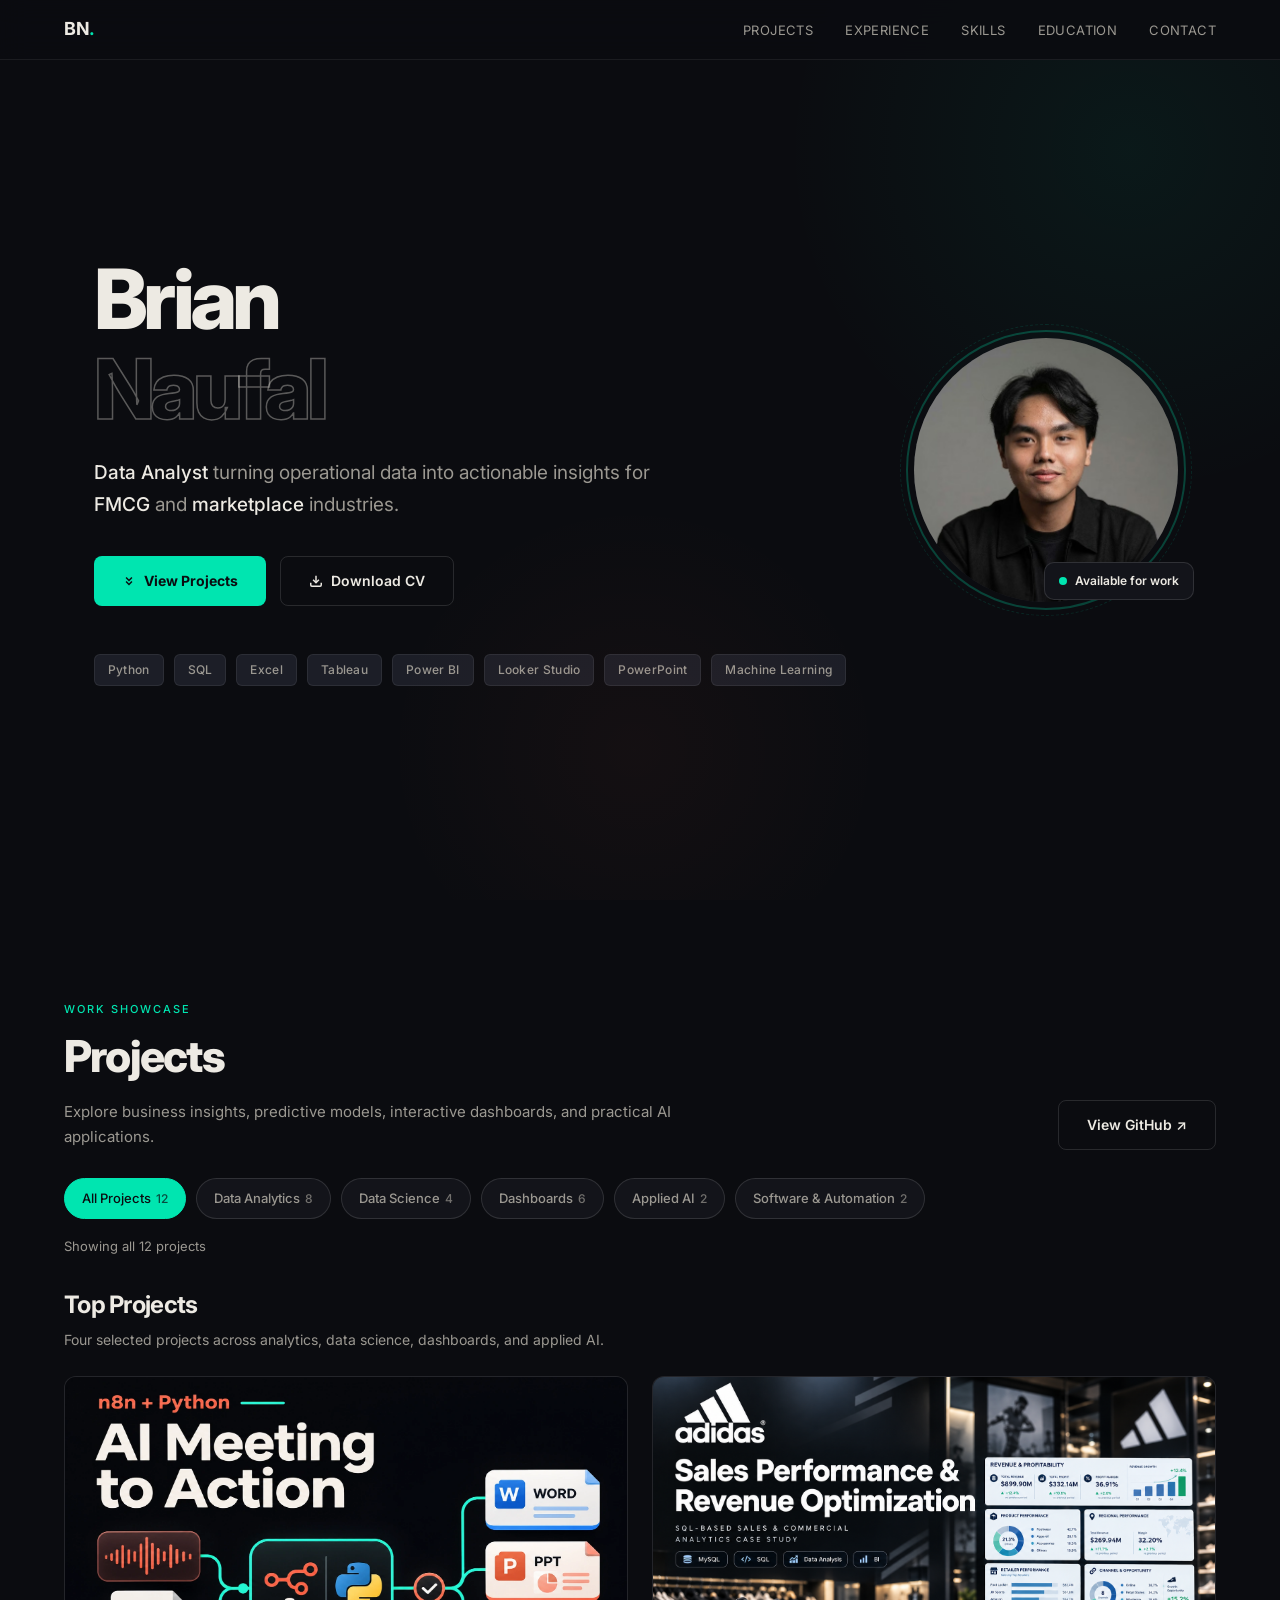
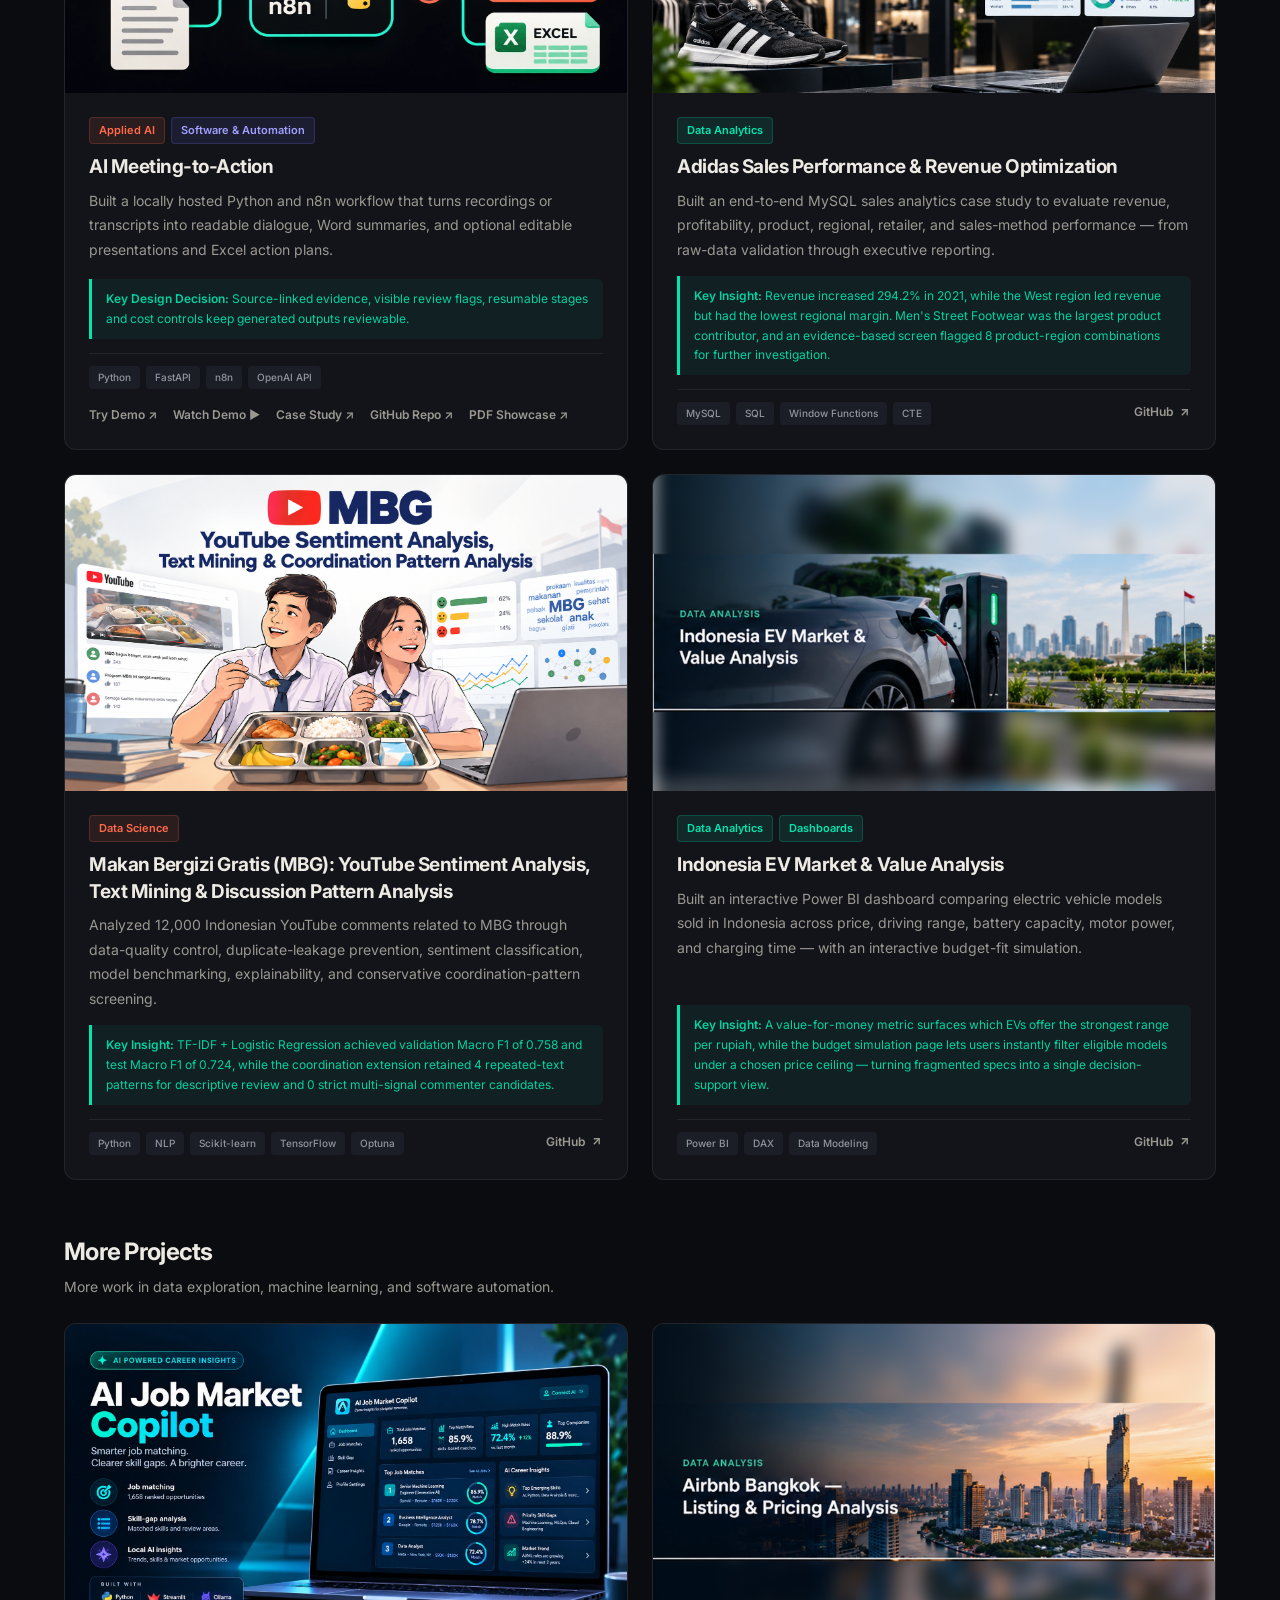
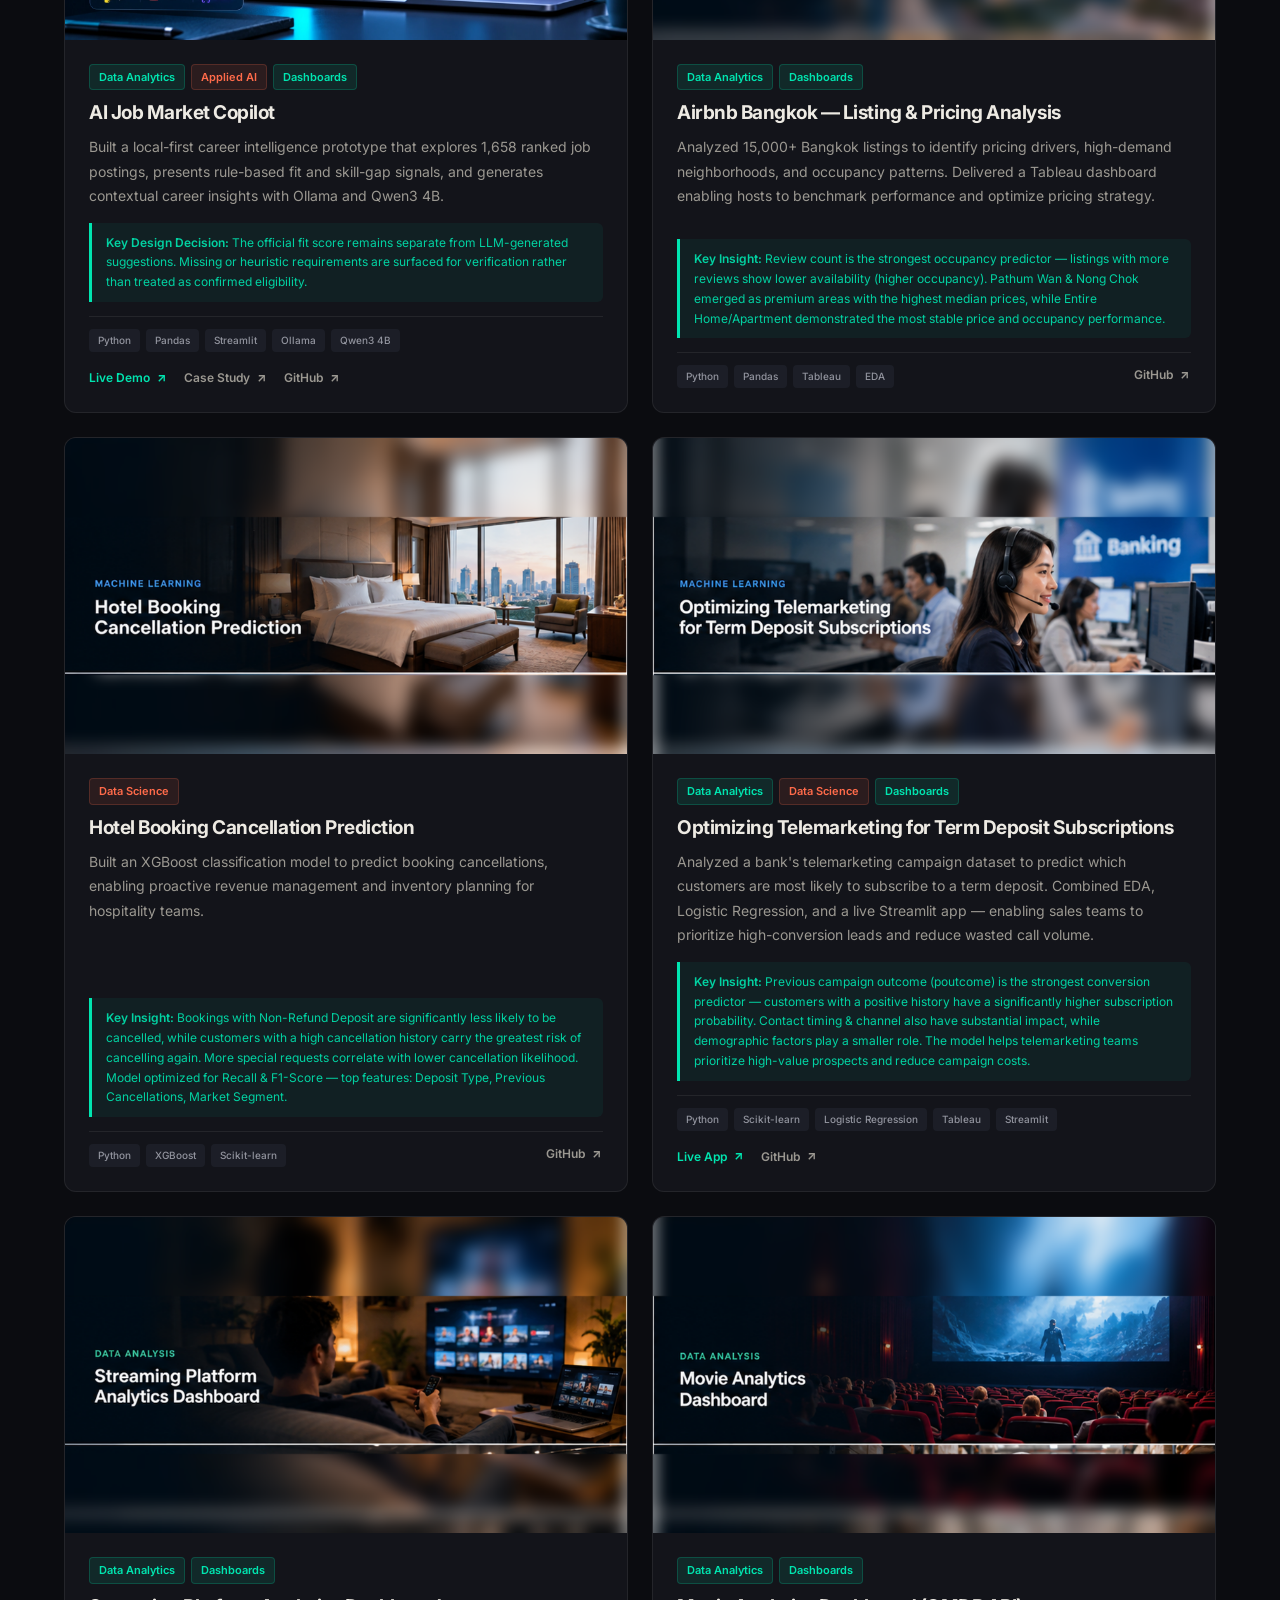
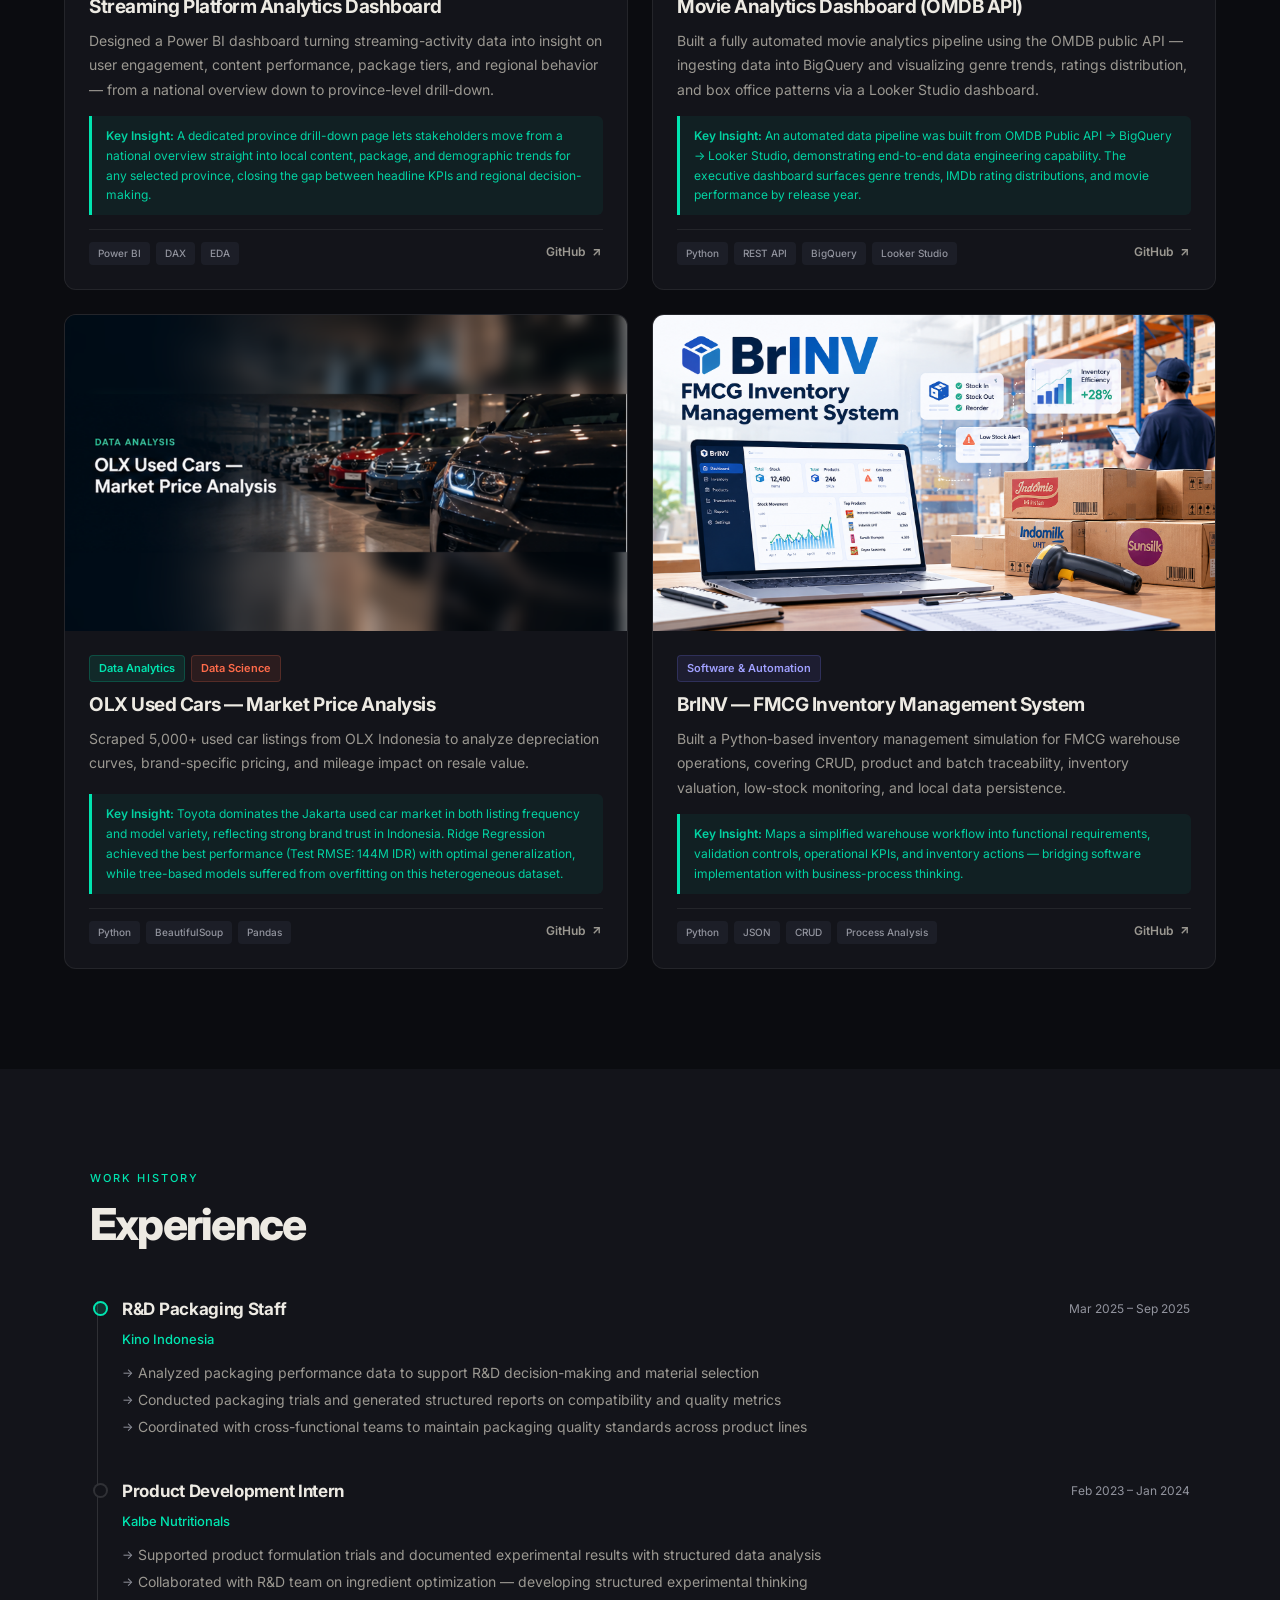
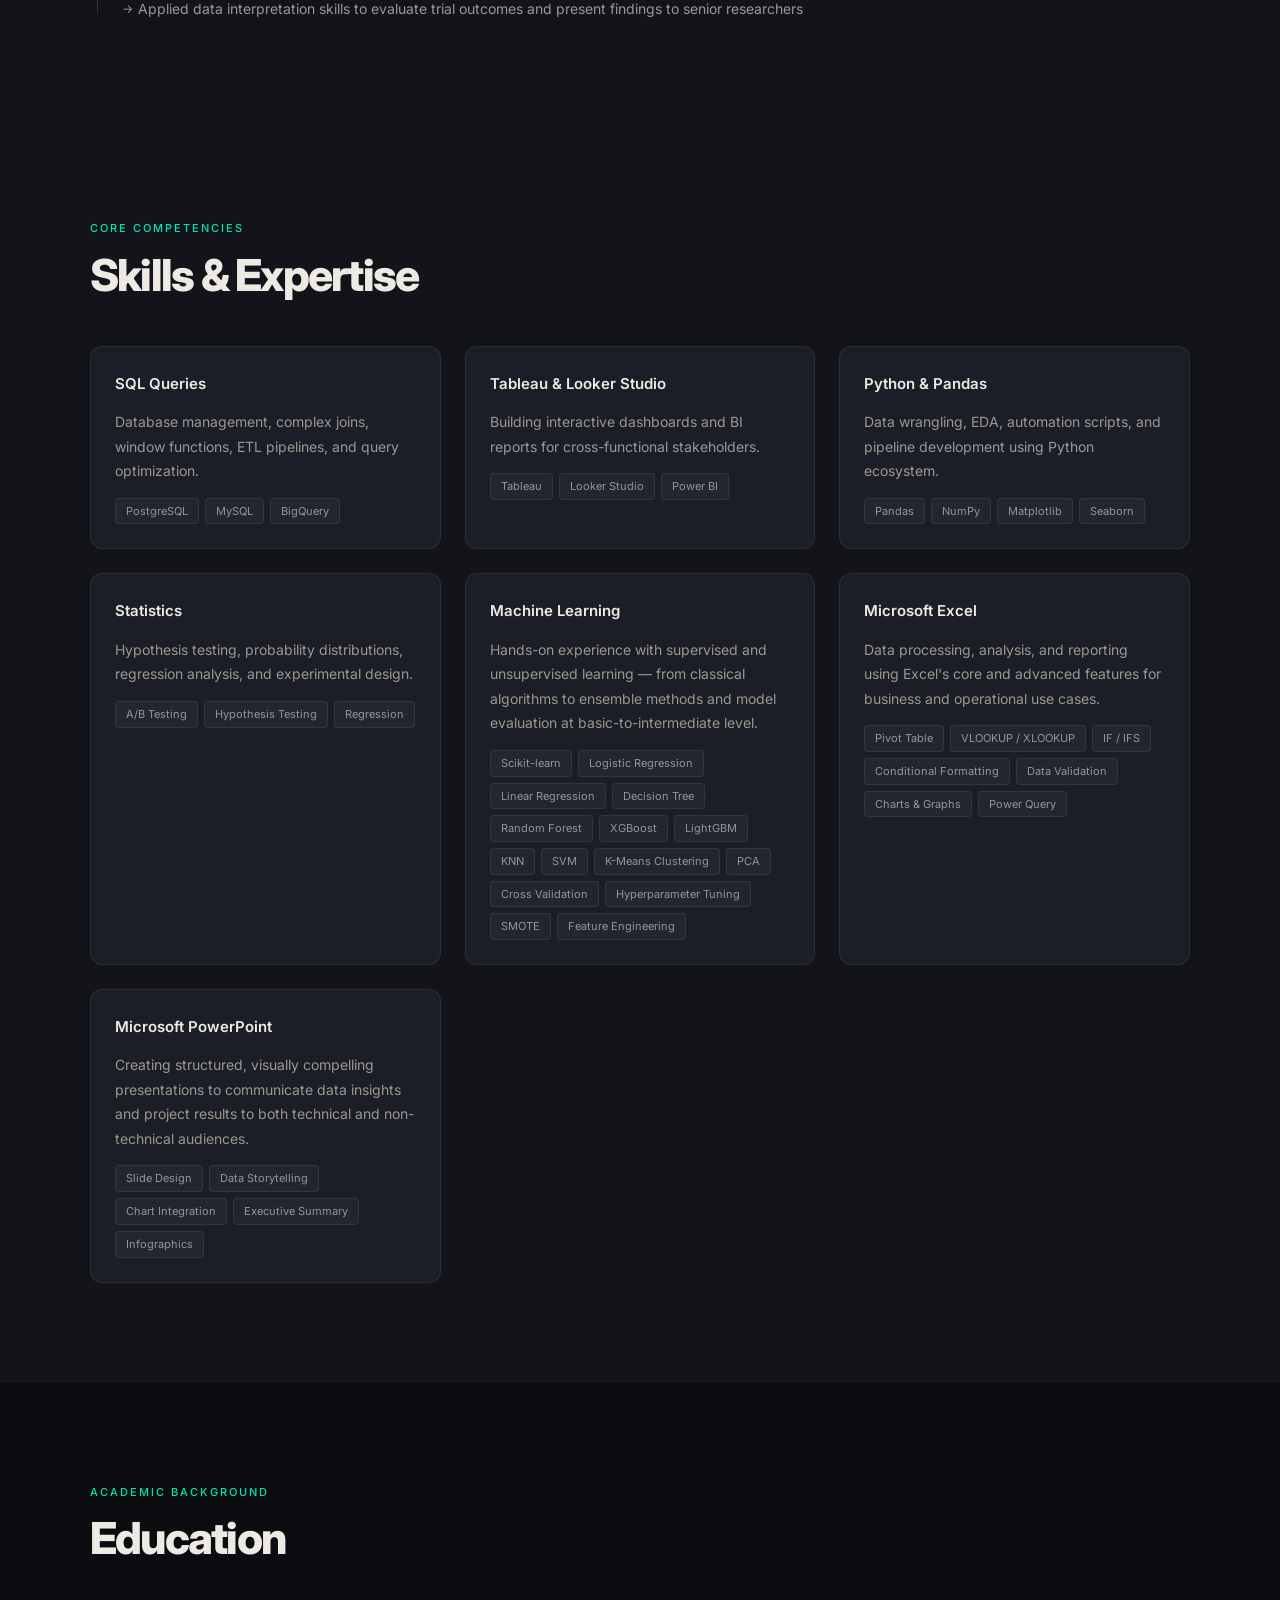
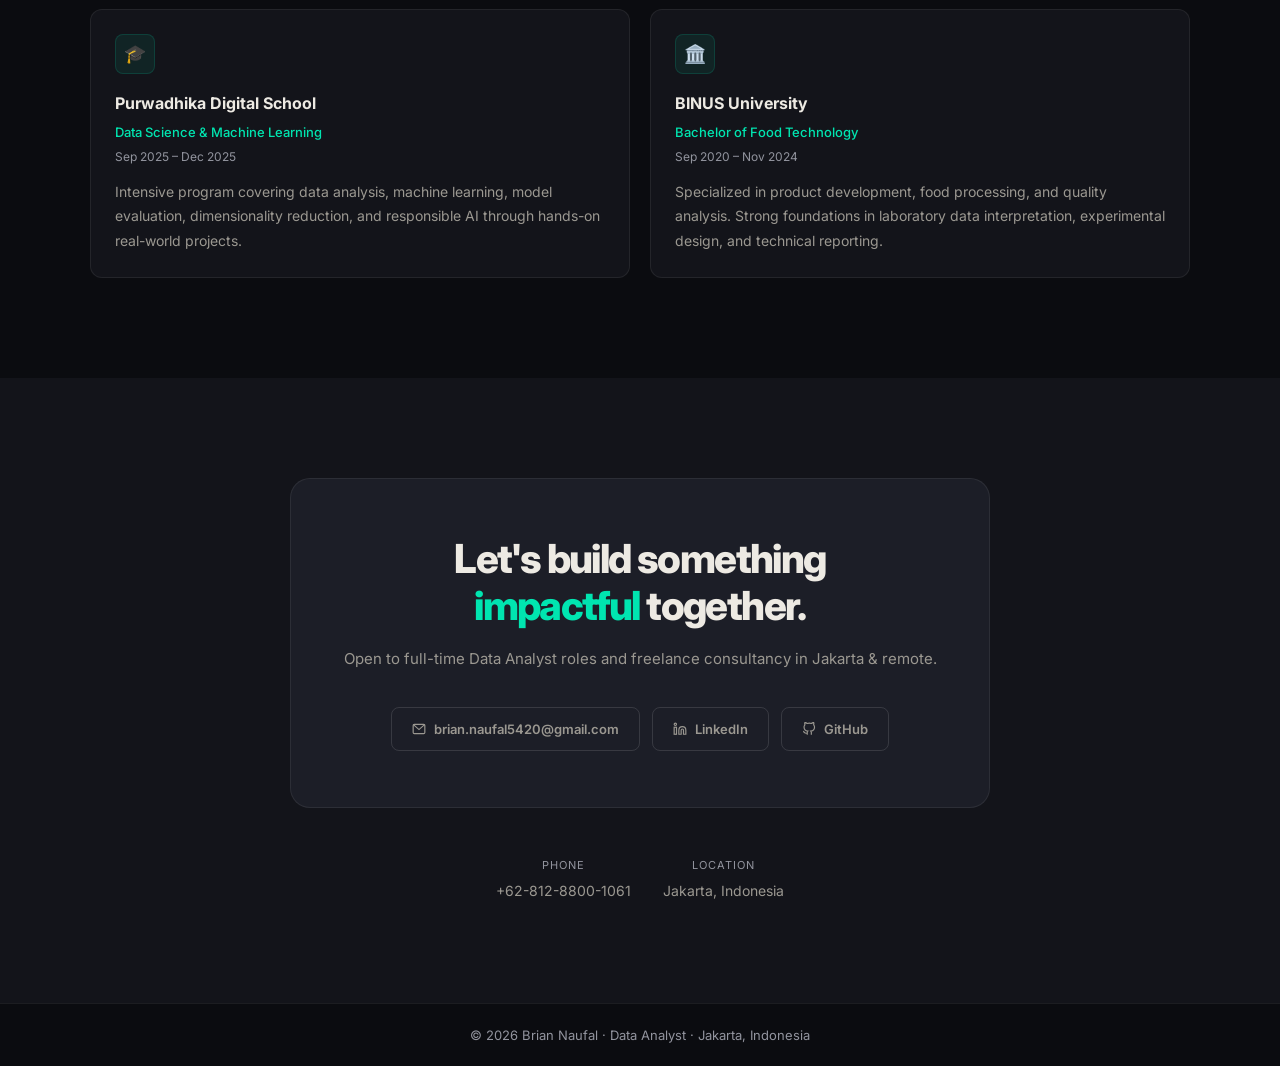
==== commit 92bca5db: "Feature AI Meeting-to-Action first in Top Projects" ====
--- a/index.html
+++ b/index.html
@@ -294,6 +294,9 @@
 <h3 class="project-group-title" id="top-projects-title">Top Projects</h3>
 <p class="project-group-intro">Four selected projects across analytics, data science, dashboards, and applied AI.</p>
 <div class="projects-grid">
+<div class="project-card reveal" data-tags="ai automation">
+<a class="project-thumb-link" href="ai-meeting-to-action.html" aria-label="Read AI Meeting-to-Action case study"><img class="project-thumb" src="assets/project-thumbnails/ai-meeting-to-action-cover.webp" alt="Illustration of the AI Meeting-to-Action workflow: n8n and Python turn audio and transcripts into Word, PowerPoint and Excel" width="1672" height="941" style="height:auto" loading="lazy" decoding="async"></a>
+<div class="project-body"><div class="project-badges"><span class="badge badge-ml">Applied AI</span><span class="badge badge-eng">Software & Automation</span></div><h4 class="project-title">AI Meeting-to-Action</h4><p class="project-desc">Built a locally hosted Python and n8n workflow that turns recordings or transcripts into readable dialogue, Word summaries, and optional editable presentations and Excel action plans.</p><div class="project-insight"><strong>Key Design Decision:</strong> Source-linked evidence, visible review flags, resumable stages and cost controls keep generated outputs reviewable.</div><div class="project-footer"><div class="project-tools"><span class="tool-pill">Python</span><span class="tool-pill">FastAPI</span><span class="tool-pill">n8n</span><span class="tool-pill">OpenAI API</span></div><div class="project-links"><a class="project-link" href="demo.html">Try Demo ↗</a><a class="project-link" href="watch-demo.html">Watch Demo ▶</a><a class="project-link" href="ai-meeting-to-action.html">Case Study ↗</a><a class="project-link" href="https://github.com/briannaufal211/AI-Meeting-to-Action" target="_blank" rel="noopener noreferrer">GitHub Repo ↗</a><a class="project-link" href="assets/project-documents/AI-Meeting-to-Action_LinkedIn.pdf" target="_blank" rel="noopener noreferrer">PDF Showcase ↗</a></div></div></div></div>
 <div class="project-card reveal" data-tags="analytics">
 <a aria-label="Open Adidas Sales Performance & Revenue Optimization project on GitHub" class="project-thumb-link" href="https://github.com/briannaufal211/Adidas-Sales-Performance-Revenue-Optimization" rel="noopener noreferrer" target="_blank"><img alt="Adidas Sales Performance & Revenue Optimization" class="project-thumb" src="assets/project-thumbnails/hd/adidas-sales-performance-revenue-optimization-exact.png?v=8"/></a>
 <div class="project-thumb-placeholder" style="display:none">📈</div>
@@ -336,9 +339,6 @@
 </div>
 </div>
 </div>
-<div class="project-card reveal" data-tags="ai automation">
-<a class="project-thumb-link" href="ai-meeting-to-action.html" aria-label="Read AI Meeting-to-Action case study"><img class="project-thumb" src="assets/project-thumbnails/ai-meeting-to-action-cover.webp" alt="Illustration of the AI Meeting-to-Action workflow: n8n and Python turn audio and transcripts into Word, PowerPoint and Excel" width="1672" height="941" style="height:auto" loading="lazy" decoding="async"></a>
-<div class="project-body"><div class="project-badges"><span class="badge badge-ml">Applied AI</span><span class="badge badge-eng">Software & Automation</span></div><h4 class="project-title">AI Meeting-to-Action</h4><p class="project-desc">Built a locally hosted Python and n8n workflow that turns recordings or transcripts into readable dialogue, Word summaries, and optional editable presentations and Excel action plans.</p><div class="project-insight"><strong>Key Design Decision:</strong> Source-linked evidence, visible review flags, resumable stages and cost controls keep generated outputs reviewable.</div><div class="project-footer"><div class="project-tools"><span class="tool-pill">Python</span><span class="tool-pill">FastAPI</span><span class="tool-pill">n8n</span><span class="tool-pill">OpenAI API</span></div><div class="project-links"><a class="project-link" href="demo.html">Try Demo ↗</a><a class="project-link" href="watch-demo.html">Watch Demo ▶</a><a class="project-link" href="ai-meeting-to-action.html">Case Study ↗</a><a class="project-link" href="https://github.com/briannaufal211/AI-Meeting-to-Action" target="_blank" rel="noopener noreferrer">GitHub Repo ↗</a><a class="project-link" href="assets/project-documents/AI-Meeting-to-Action_LinkedIn.pdf" target="_blank" rel="noopener noreferrer">PDF Showcase ↗</a></div></div></div></div>
 </div>
 </div>
 <div class="project-group" aria-labelledby="more-projects-title">
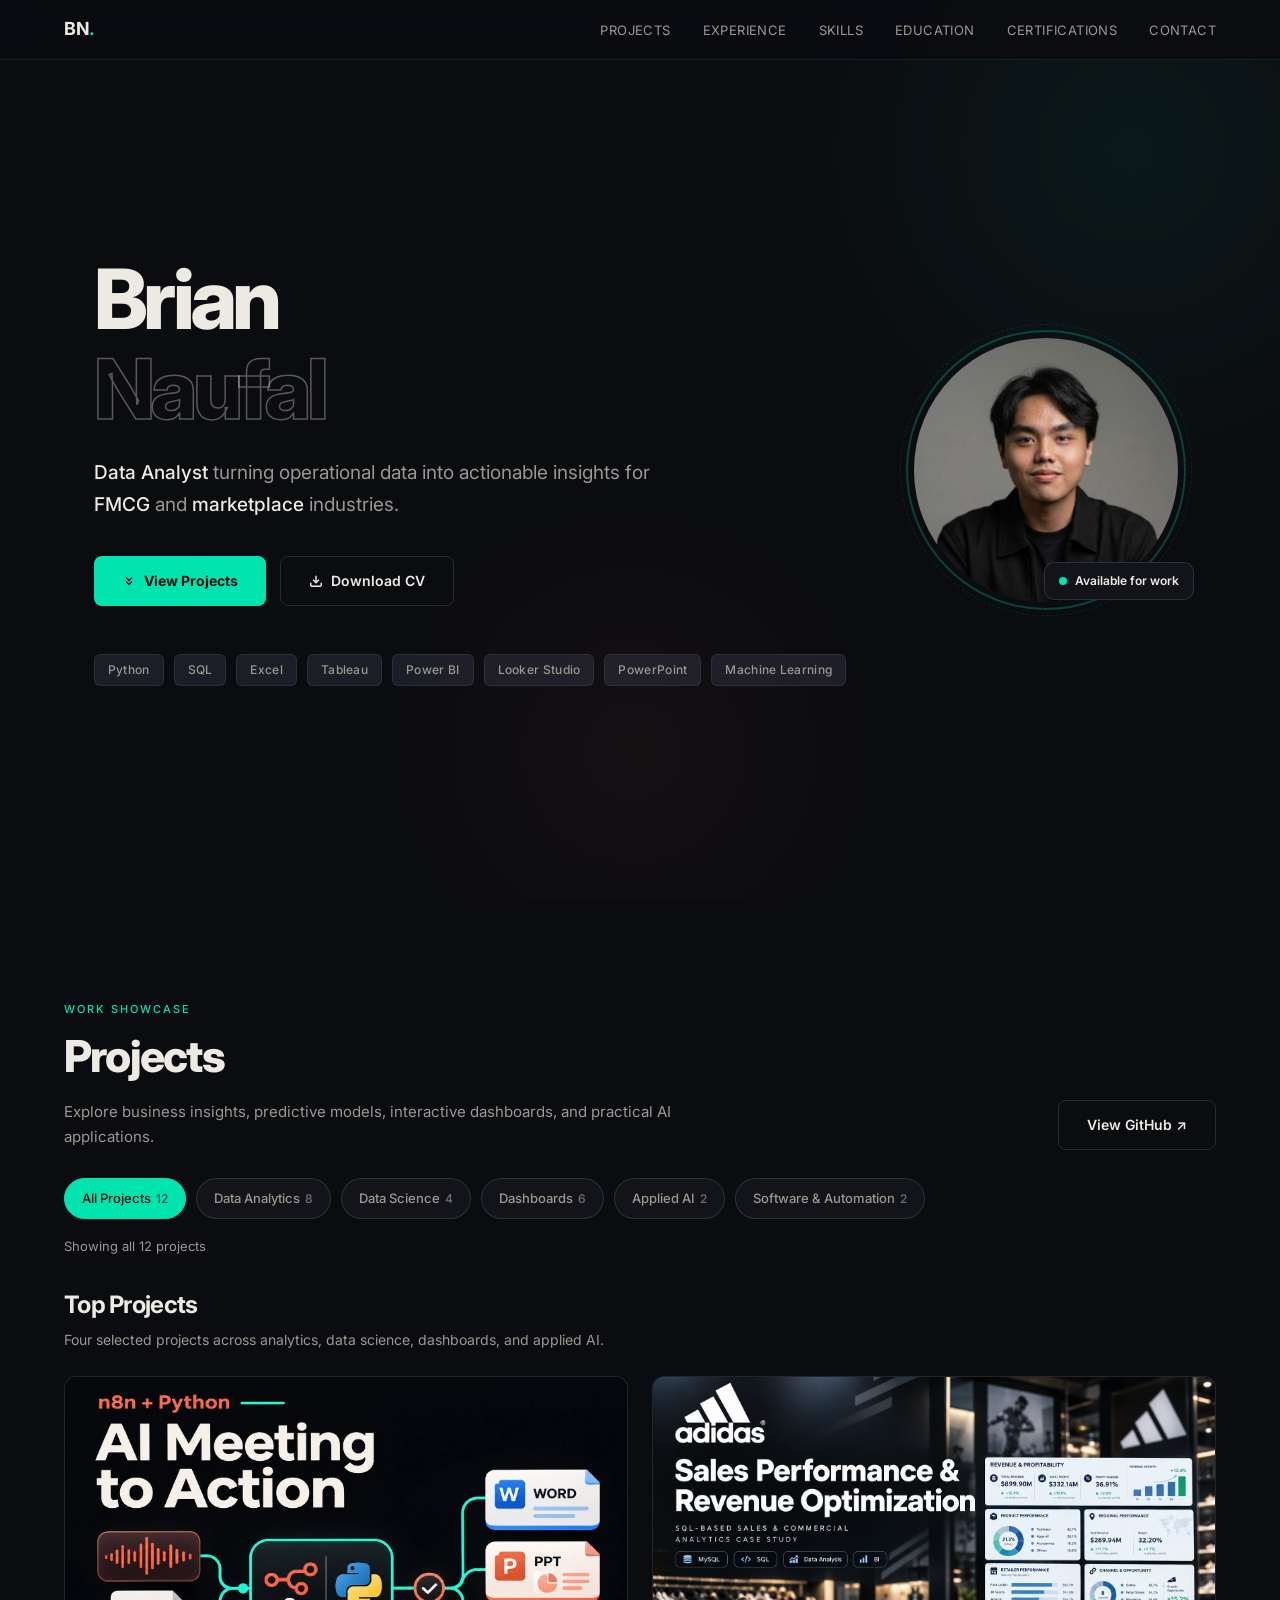
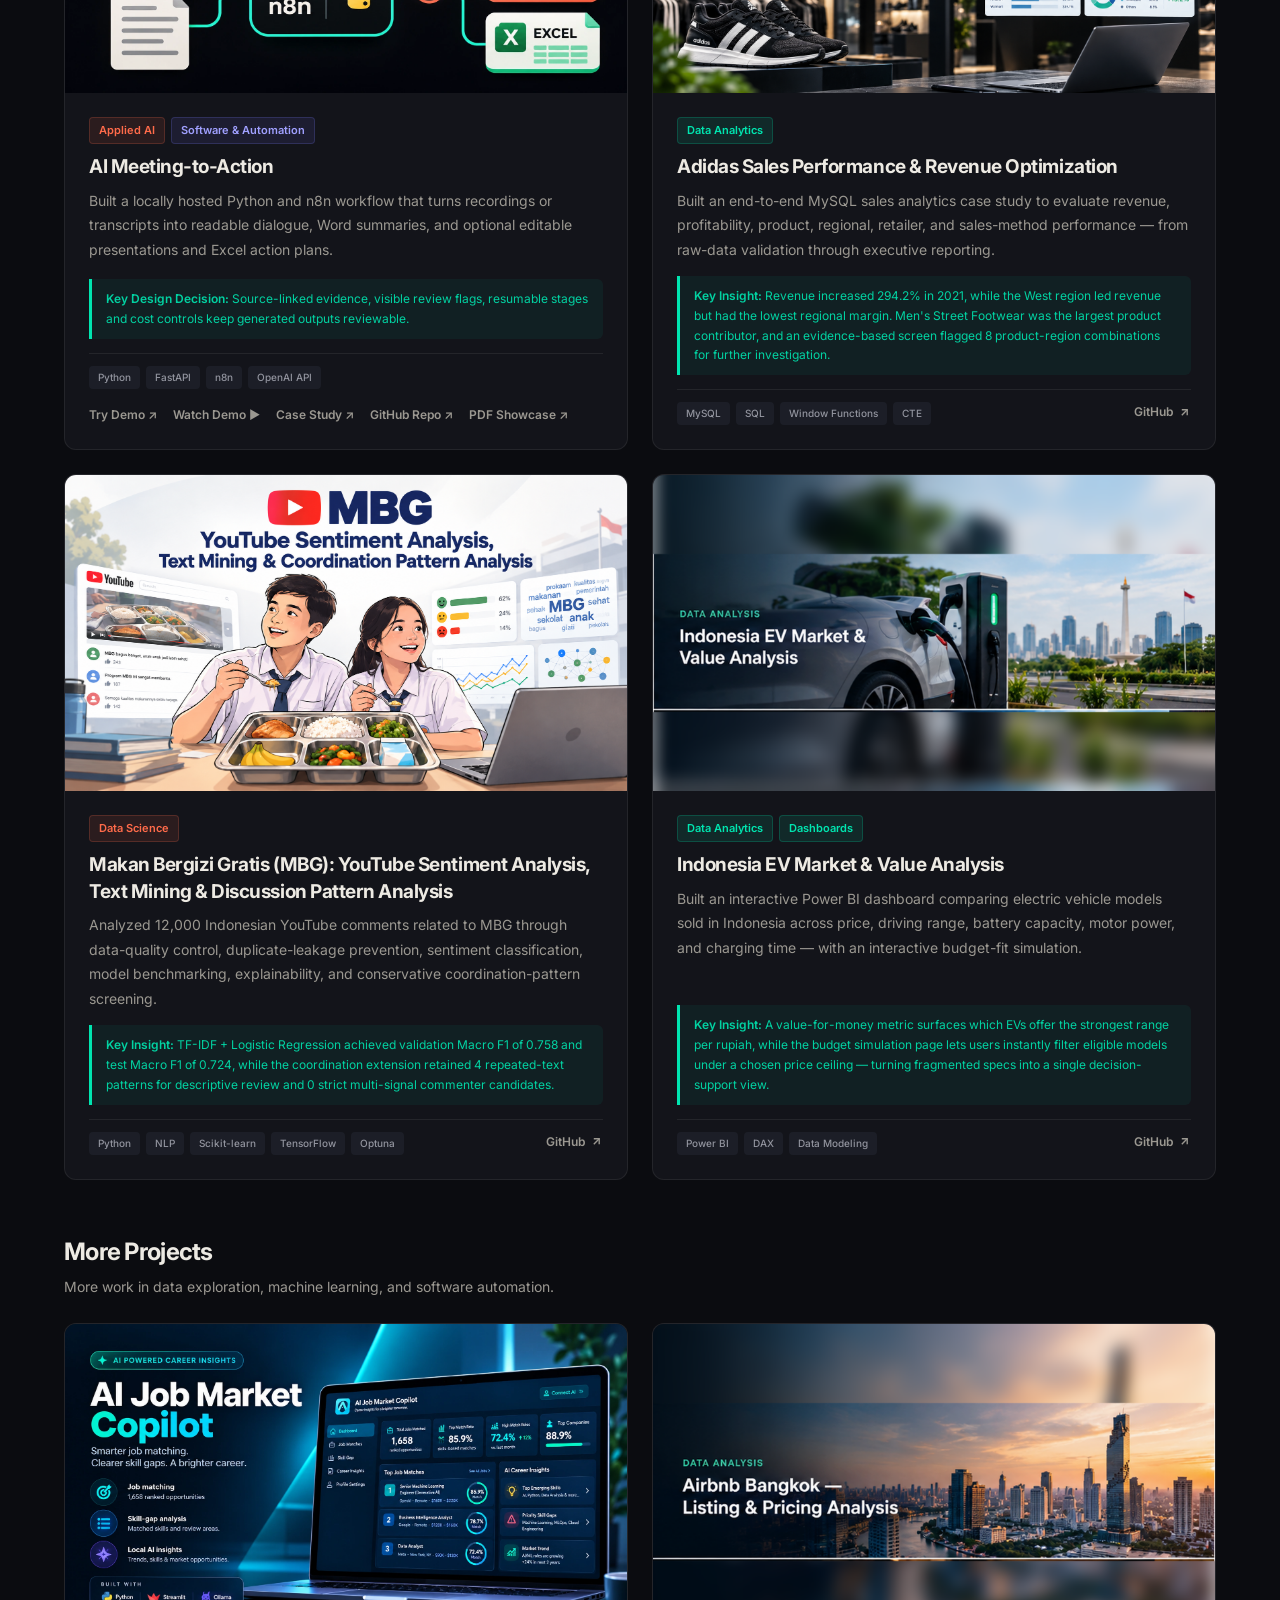
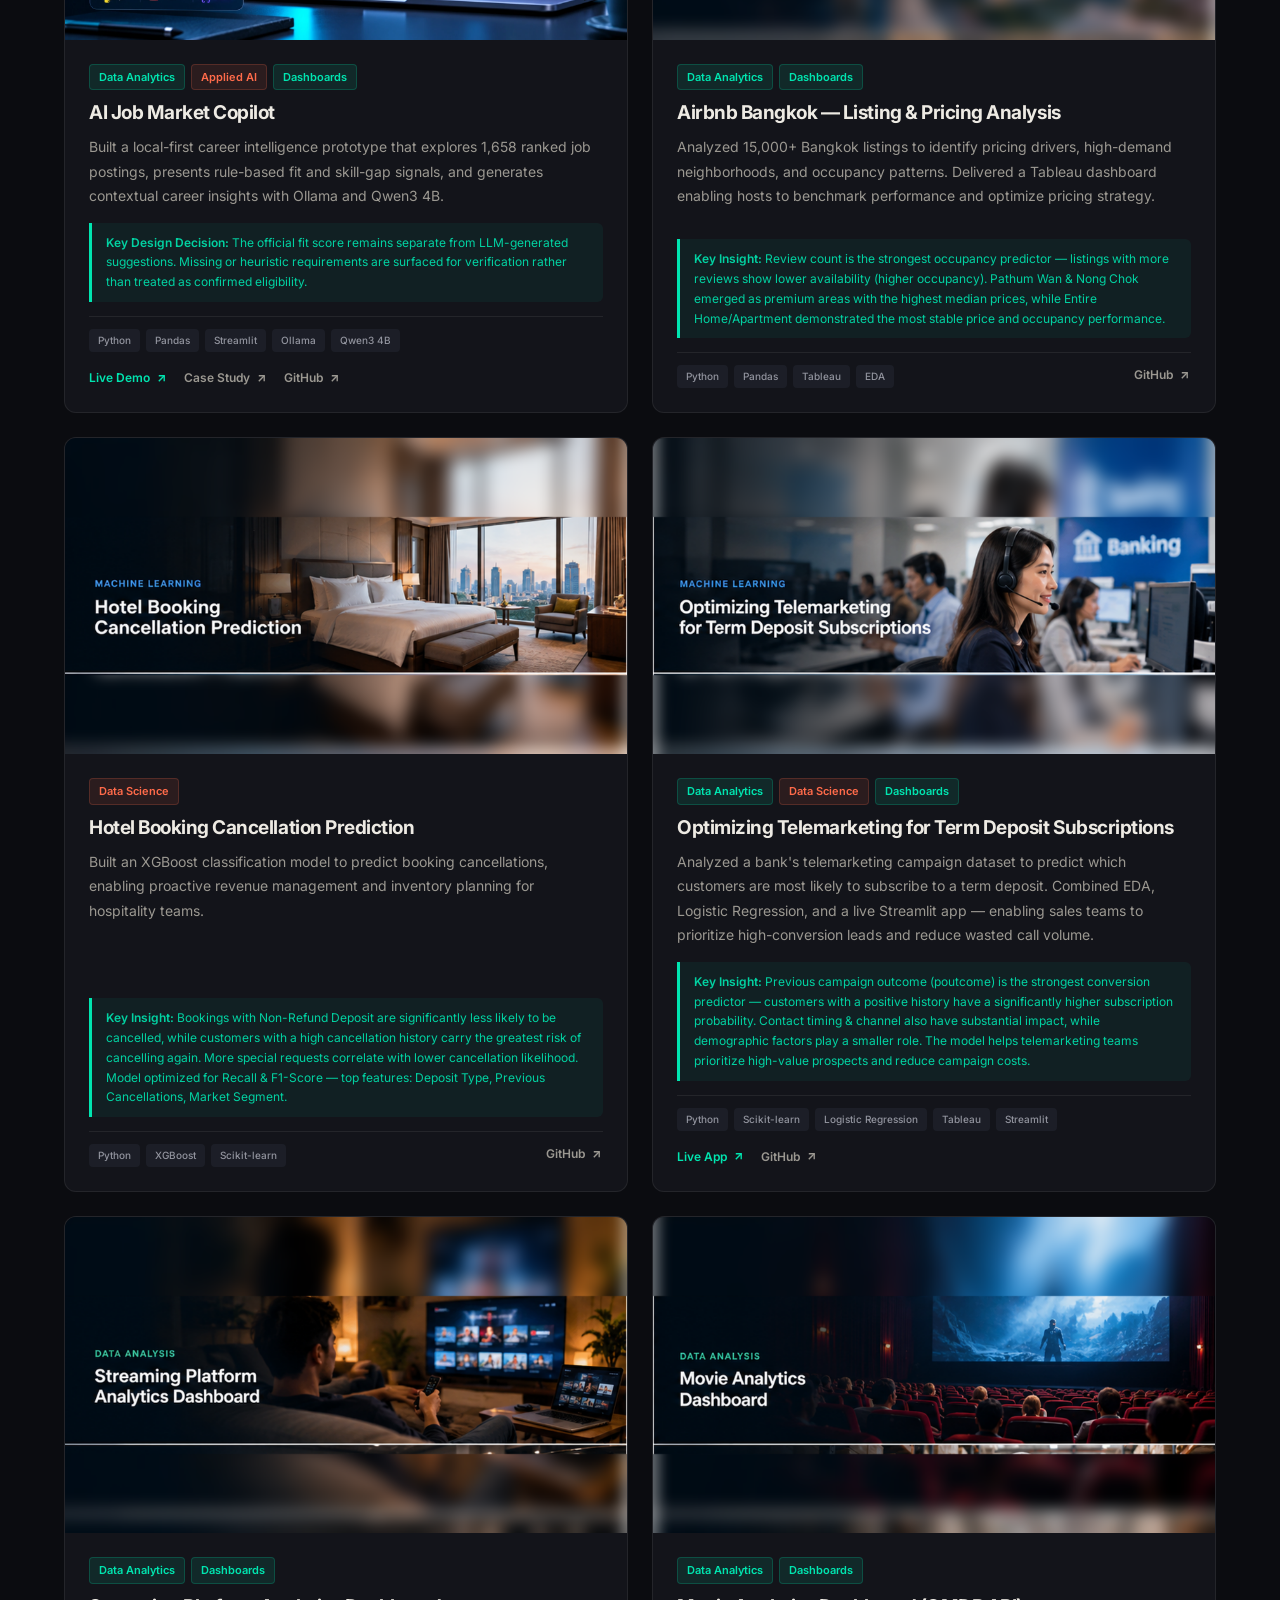
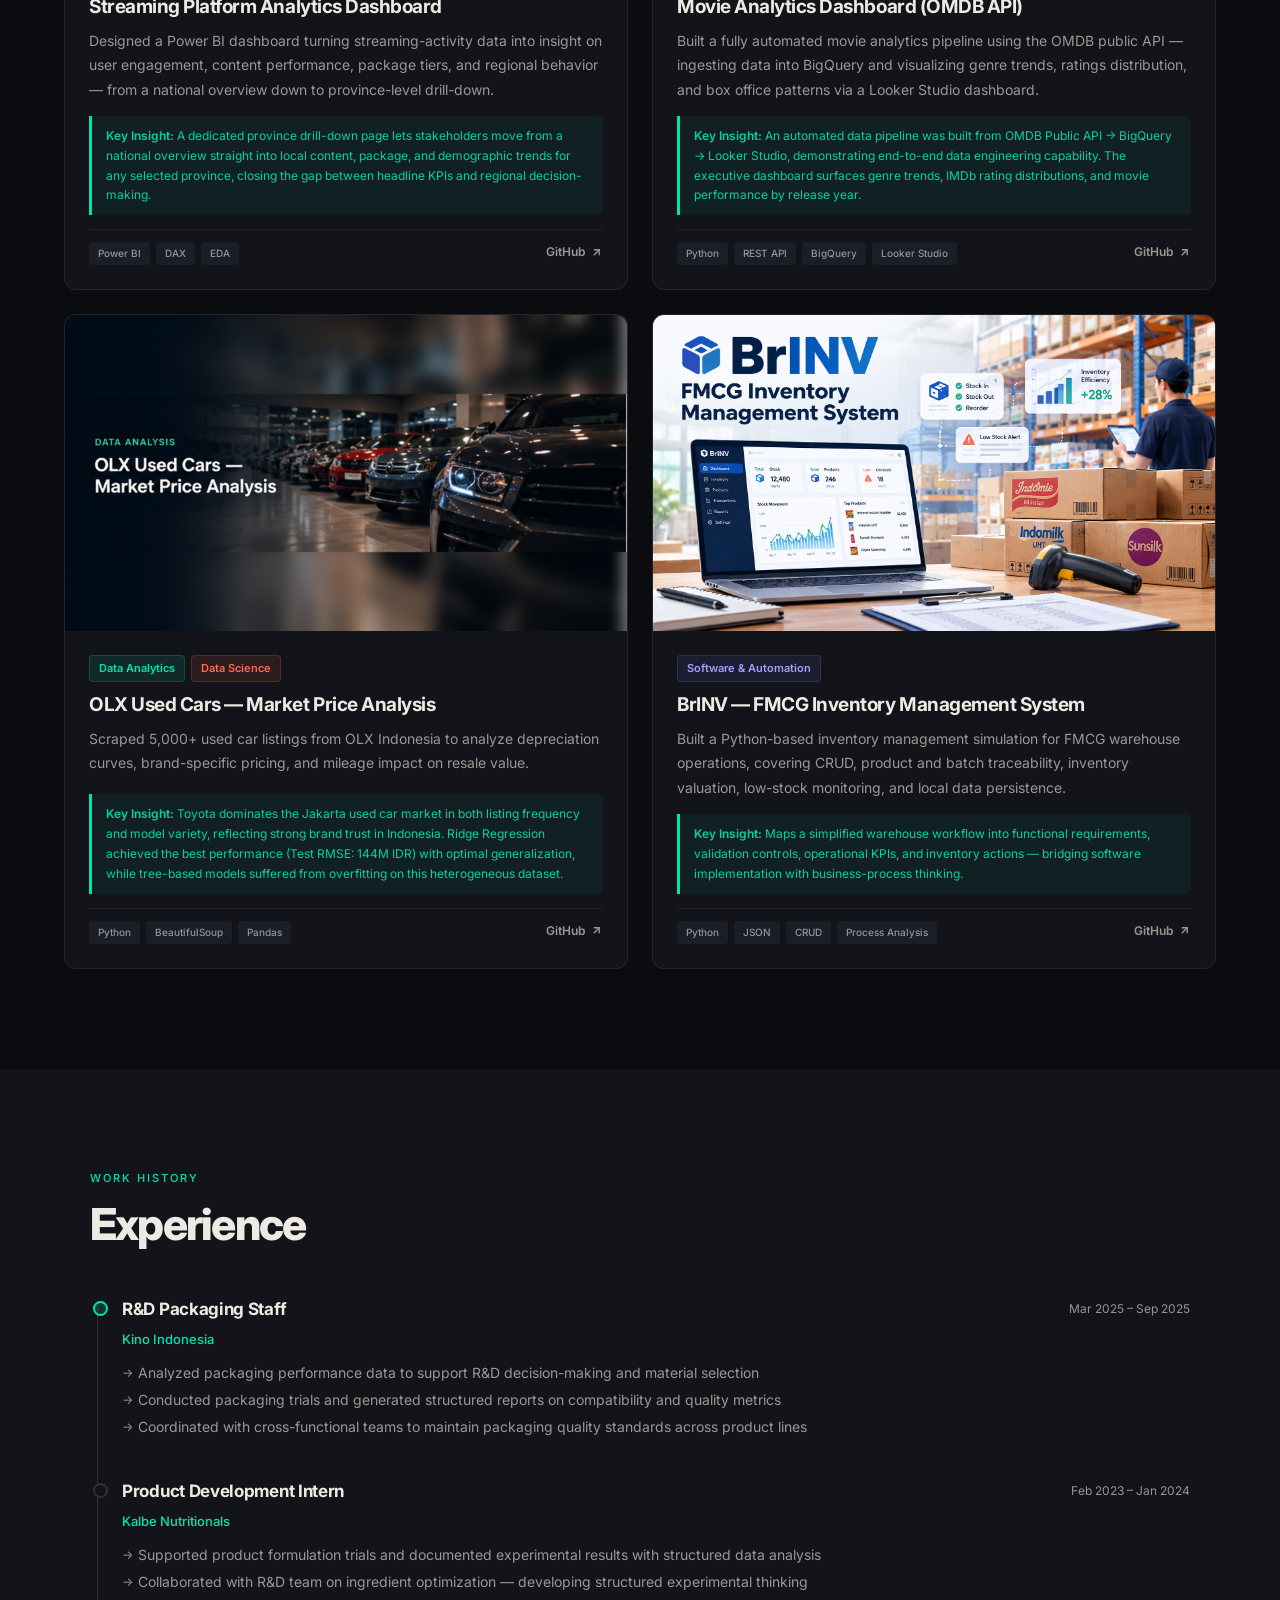
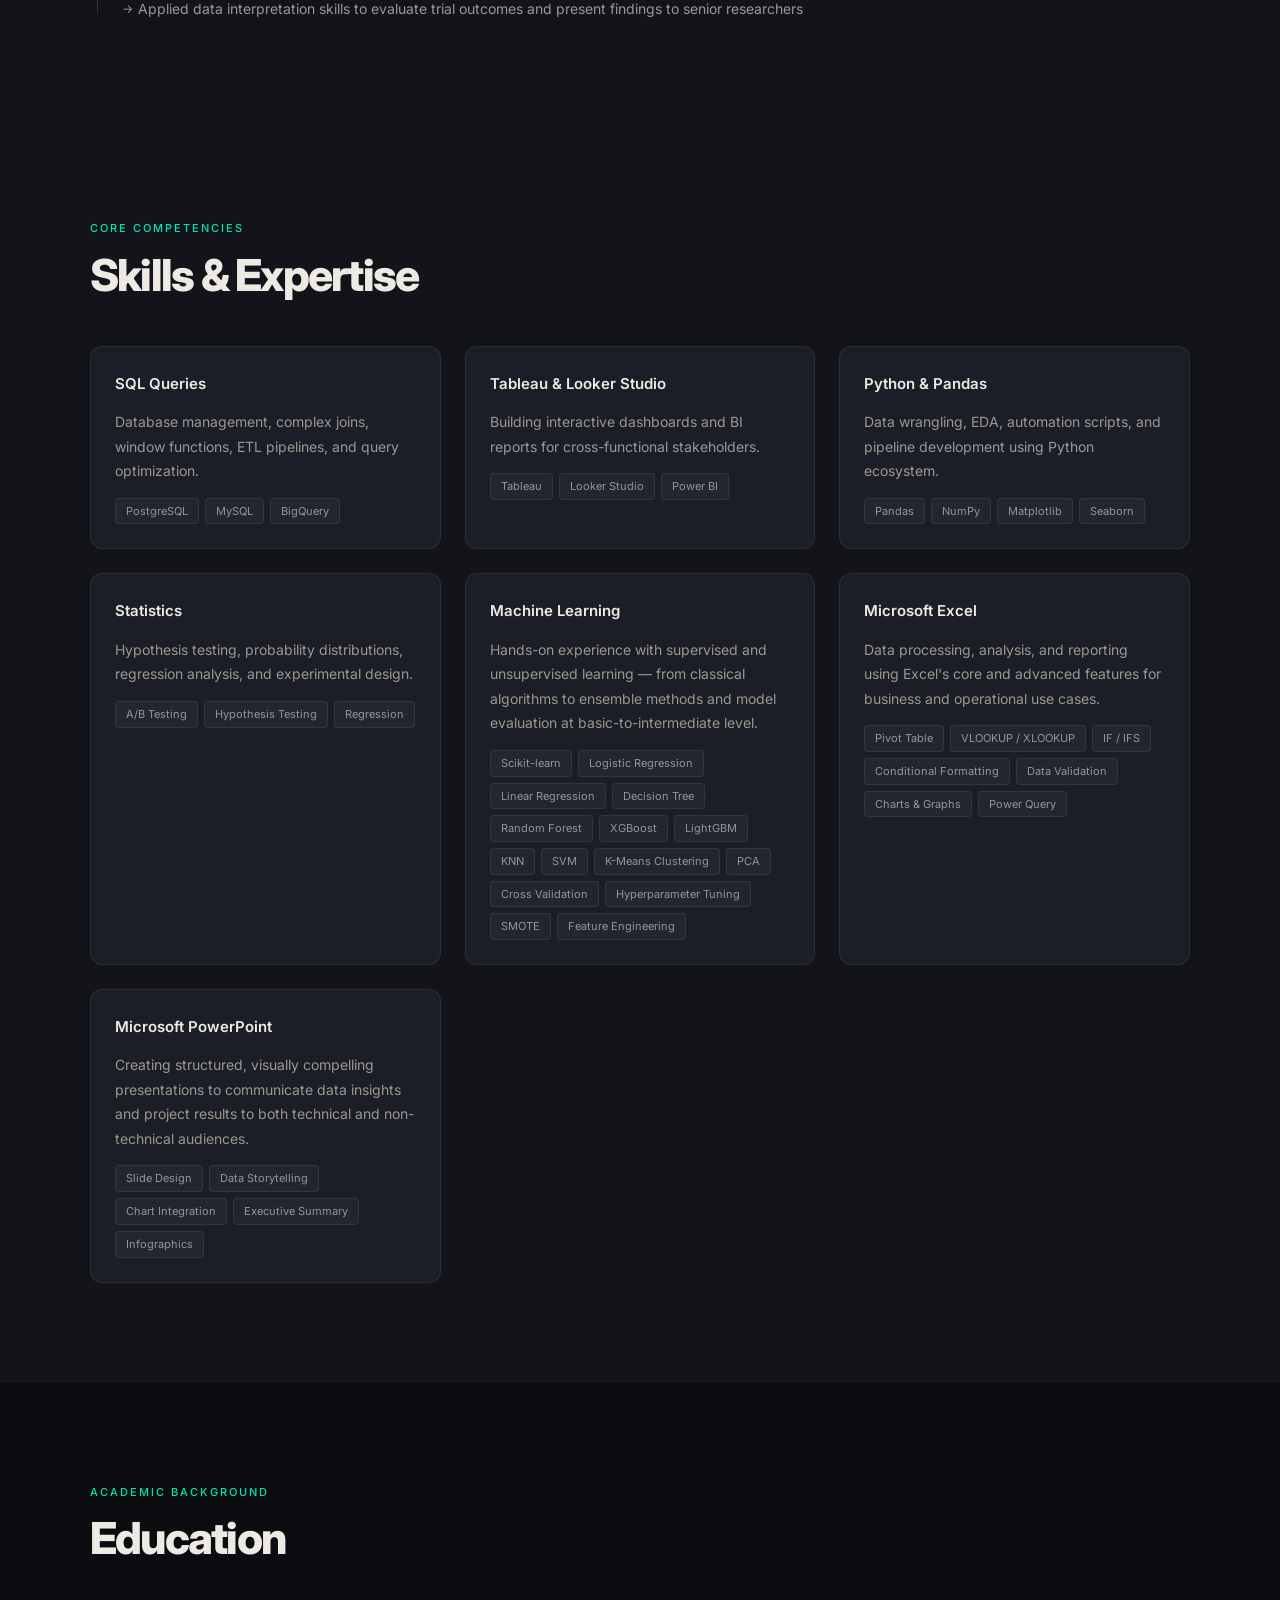
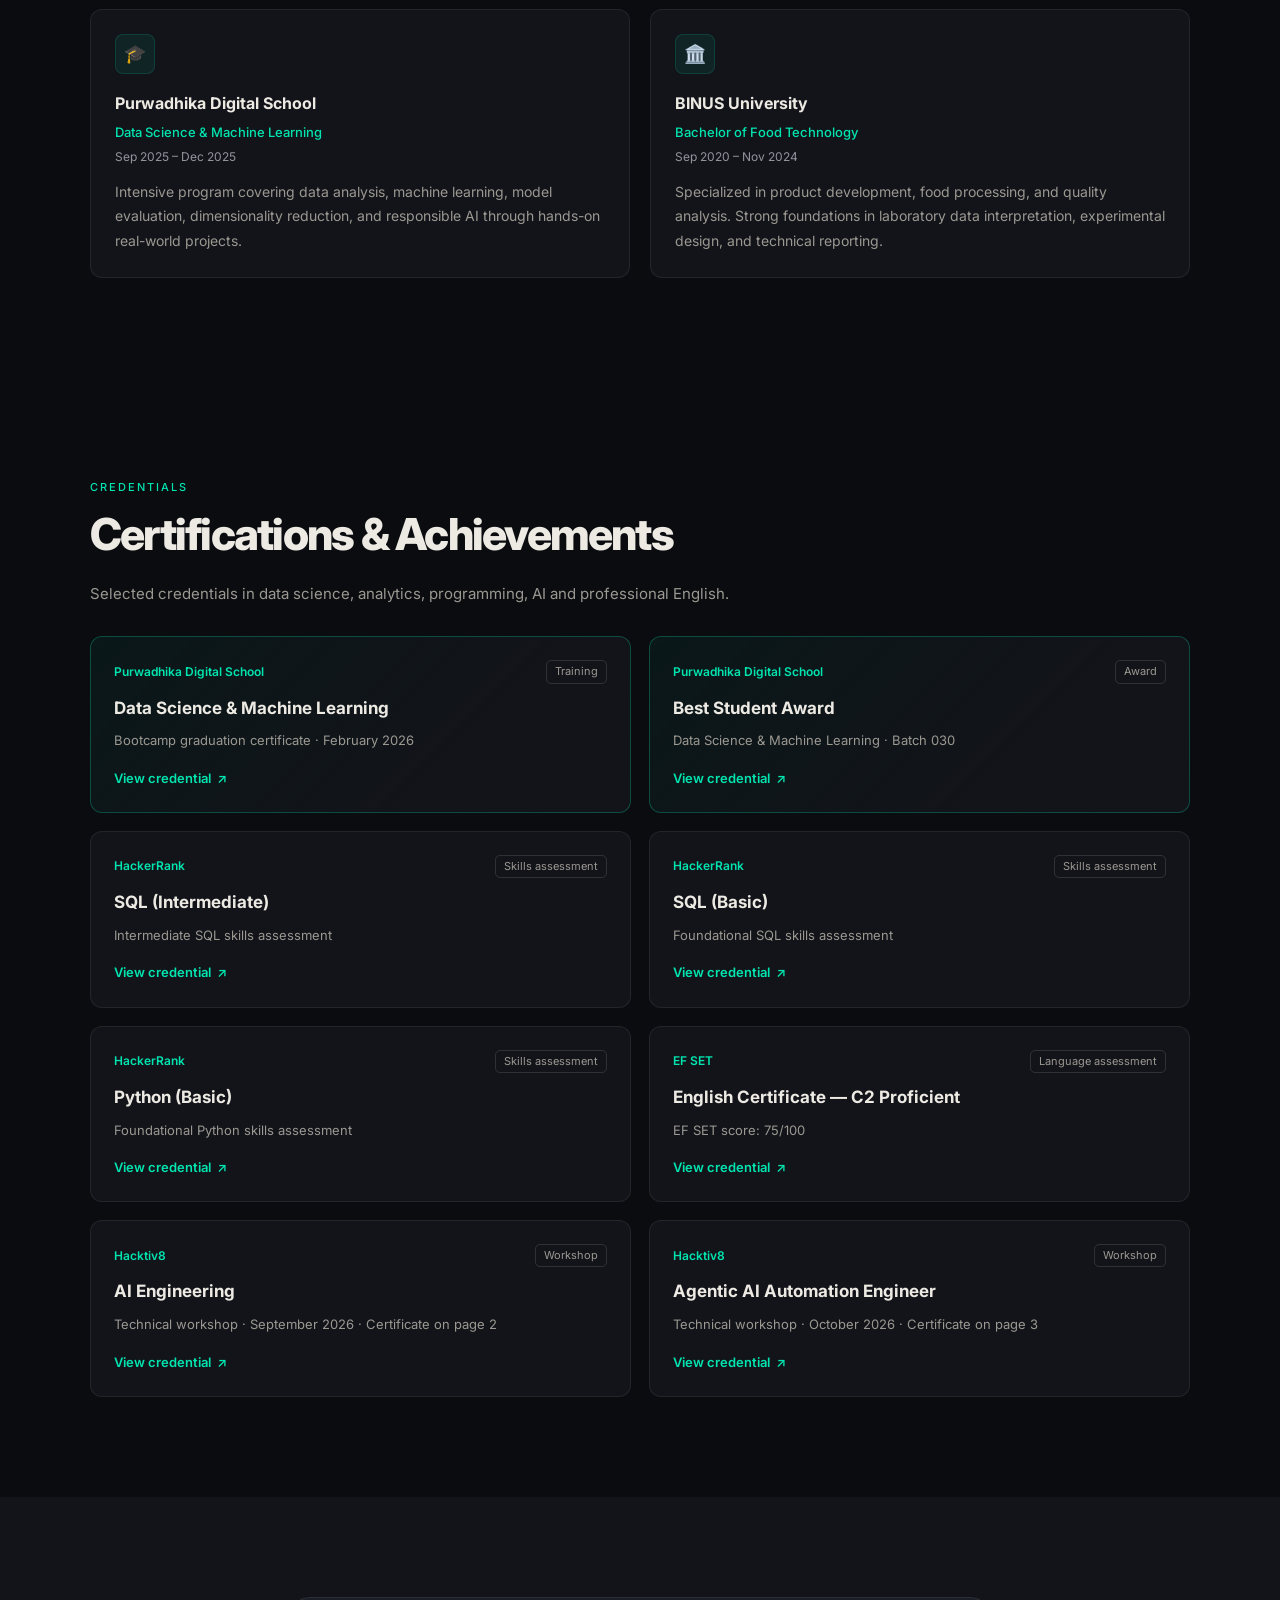
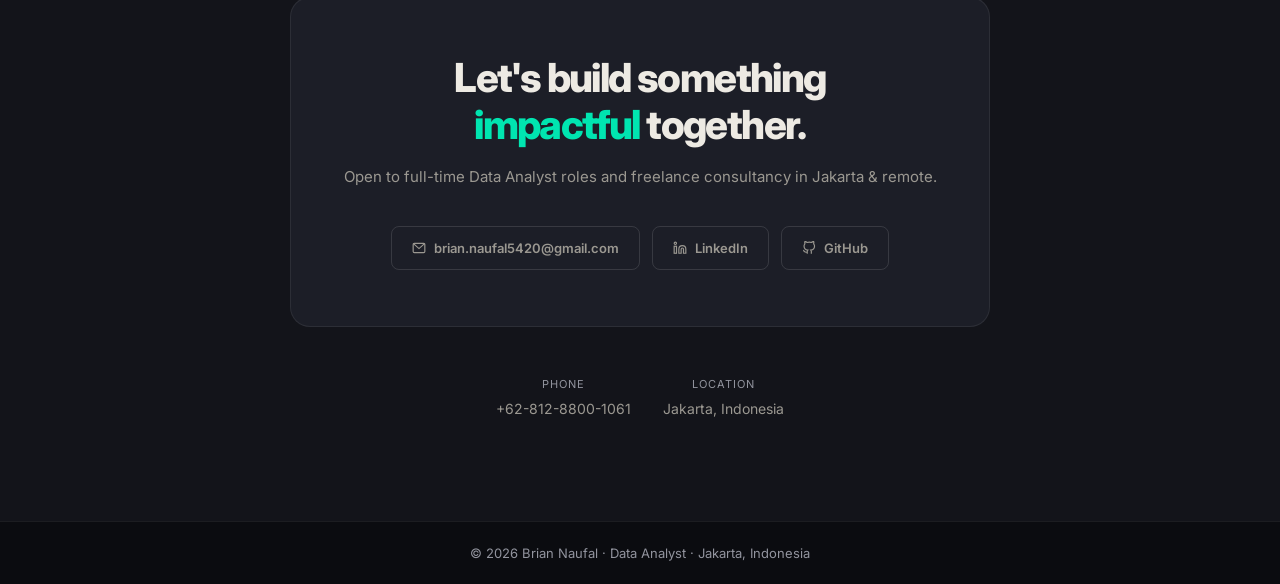
==== commit a0e68be4: "Add certifications and achievements to portfolio" ====
--- a/index.html
+++ b/index.html
@@ -213,6 +213,25 @@
   }
 </style>
 
+
+<style id="certifications-style">
+  #certifications { background: var(--bg); scroll-margin-top: 60px; }
+  #certifications .cert-intro { color: var(--text2); font-size: 15px; max-width: 680px; margin: -24px 0 30px; }
+  .cert-grid { display: grid; grid-template-columns: repeat(2, minmax(0, 1fr)); gap: 18px; }
+  .cert-card { background: var(--bg2); border: 1px solid var(--border); border-radius: var(--radius); padding: 23px; display: flex; flex-direction: column; gap: 10px; min-width: 0; transition: border-color .2s, transform .2s; }
+  .cert-card:hover { border-color: var(--border2); transform: translateY(-2px); }
+  .cert-card.cert-featured { border-color: rgba(0,229,176,.27); background: linear-gradient(135deg, rgba(0,229,176,.055), var(--bg2) 70%); }
+  .cert-meta { display: flex; align-items: center; justify-content: space-between; gap: 8px; flex-wrap: wrap; }
+  .cert-issuer { color: var(--accent); font-size: 12px; font-weight: 600; }
+  .cert-type { color: var(--text2); border: 1px solid var(--border2); border-radius: 5px; padding: 3px 8px; font-size: 11px; line-height: 1.4; }
+  .cert-name { font-size: 17px; font-weight: 700; line-height: 1.45; color: var(--text); margin: 2px 0 0; }
+  .cert-detail { color: var(--text2); font-size: 13px; line-height: 1.65; margin-bottom: 5px; }
+  .cert-link { color: var(--accent); font-size: 13px; font-weight: 600; align-self: flex-start; margin-top: auto; text-decoration: none; display: inline-flex; align-items: center; gap: 6px; }
+  .cert-link:hover { text-decoration: underline; }
+  .cert-link:focus-visible { outline: 2px solid var(--accent); outline-offset: 4px; }
+  @media (max-width: 700px) { .cert-grid { grid-template-columns: 1fr; } .cert-card { padding: 20px; } #certifications .cert-intro { margin-top: -20px; } }
+  @media (min-width: 821px) and (max-width: 1050px) { .nav-links { gap: 18px; } }
+</style>
 </head>
 <body>
 <nav>
@@ -222,6 +241,7 @@
 <li><a href="#experience">Experience</a></li>
 <li><a href="#skills">Skills</a></li>
 <li><a href="#education">Education</a></li>
+<li><a href="#certifications">Certifications</a></li>
 <li><a href="#contact">Contact</a></li>
 </ul>
 </nav>
@@ -627,6 +647,65 @@
 </div>
 </div>
 </section>
+<!-- CERTIFICATIONS -->
+<section id="certifications">
+<div class="container">
+<p class="section-label reveal">Credentials</p>
+<h2 class="section-title reveal">Certifications &amp; Achievements</h2>
+<p class="cert-intro reveal">Selected credentials in data science, analytics, programming, AI and professional English.</p>
+<div class="cert-grid">
+<article class="cert-card reveal cert-featured">
+<div class="cert-meta"><span class="cert-issuer">Purwadhika Digital School</span><span class="cert-type">Training</span></div>
+<h3 class="cert-name">Data Science &amp; Machine Learning</h3>
+<p class="cert-detail">Bootcamp graduation certificate · February 2026</p>
+<a class="cert-link" href="https://drive.google.com/file/d/1TOjqq9YmvtrCMX3aDjsMwYmxfTOFadbq/view" target="_blank" rel="noopener noreferrer">View credential <span aria-hidden="true">↗</span></a>
+</article>
+<article class="cert-card reveal cert-featured">
+<div class="cert-meta"><span class="cert-issuer">Purwadhika Digital School</span><span class="cert-type">Award</span></div>
+<h3 class="cert-name">Best Student Award</h3>
+<p class="cert-detail">Data Science &amp; Machine Learning · Batch 030</p>
+<a class="cert-link" href="https://drive.google.com/file/d/1GnW6ij-9I1UCquoqHF_MIPaV9wvqHatX/view" target="_blank" rel="noopener noreferrer">View credential <span aria-hidden="true">↗</span></a>
+</article>
+<article class="cert-card reveal">
+<div class="cert-meta"><span class="cert-issuer">HackerRank</span><span class="cert-type">Skills assessment</span></div>
+<h3 class="cert-name">SQL (Intermediate)</h3>
+<p class="cert-detail">Intermediate SQL skills assessment</p>
+<a class="cert-link" href="https://drive.google.com/file/d/1lAaf3_4BjfB7pJFCGIoomWk-MZmoz9J5/view" target="_blank" rel="noopener noreferrer">View credential <span aria-hidden="true">↗</span></a>
+</article>
+<article class="cert-card reveal">
+<div class="cert-meta"><span class="cert-issuer">HackerRank</span><span class="cert-type">Skills assessment</span></div>
+<h3 class="cert-name">SQL (Basic)</h3>
+<p class="cert-detail">Foundational SQL skills assessment</p>
+<a class="cert-link" href="https://drive.google.com/file/d/1YlsdF7xHPIJmcaKNt0GFzrVw-aOYAC94/view" target="_blank" rel="noopener noreferrer">View credential <span aria-hidden="true">↗</span></a>
+</article>
+<article class="cert-card reveal">
+<div class="cert-meta"><span class="cert-issuer">HackerRank</span><span class="cert-type">Skills assessment</span></div>
+<h3 class="cert-name">Python (Basic)</h3>
+<p class="cert-detail">Foundational Python skills assessment</p>
+<a class="cert-link" href="https://drive.google.com/file/d/1OF1jUgzFi2pRNGmz9srTjltA85yhg67v/view" target="_blank" rel="noopener noreferrer">View credential <span aria-hidden="true">↗</span></a>
+</article>
+<article class="cert-card reveal">
+<div class="cert-meta"><span class="cert-issuer">EF SET</span><span class="cert-type">Language assessment</span></div>
+<h3 class="cert-name">English Certificate — C2 Proficient</h3>
+<p class="cert-detail">EF SET score: 75/100</p>
+<a class="cert-link" href="https://drive.google.com/file/d/1k3c6hwM6cqHwYdThga-rUVAa0ZwoBESi/view" target="_blank" rel="noopener noreferrer">View credential <span aria-hidden="true">↗</span></a>
+</article>
+<article class="cert-card reveal">
+<div class="cert-meta"><span class="cert-issuer">Hacktiv8</span><span class="cert-type">Workshop</span></div>
+<h3 class="cert-name">AI Engineering</h3>
+<p class="cert-detail">Technical workshop · September 2026 · Certificate on page 2</p>
+<a class="cert-link" href="https://drive.google.com/file/d/115oEElovLNd35KPoN4M8IGtOtE4ezClP/view" target="_blank" rel="noopener noreferrer">View credential <span aria-hidden="true">↗</span></a>
+</article>
+<article class="cert-card reveal">
+<div class="cert-meta"><span class="cert-issuer">Hacktiv8</span><span class="cert-type">Workshop</span></div>
+<h3 class="cert-name">Agentic AI Automation Engineer</h3>
+<p class="cert-detail">Technical workshop · October 2026 · Certificate on page 3</p>
+<a class="cert-link" href="https://drive.google.com/file/d/115oEElovLNd35KPoN4M8IGtOtE4ezClP/view" target="_blank" rel="noopener noreferrer">View credential <span aria-hidden="true">↗</span></a>
+</article>
+</div>
+</div>
+</section>
+
 <!-- CONTACT -->
 <section id="contact">
 <div class="container">
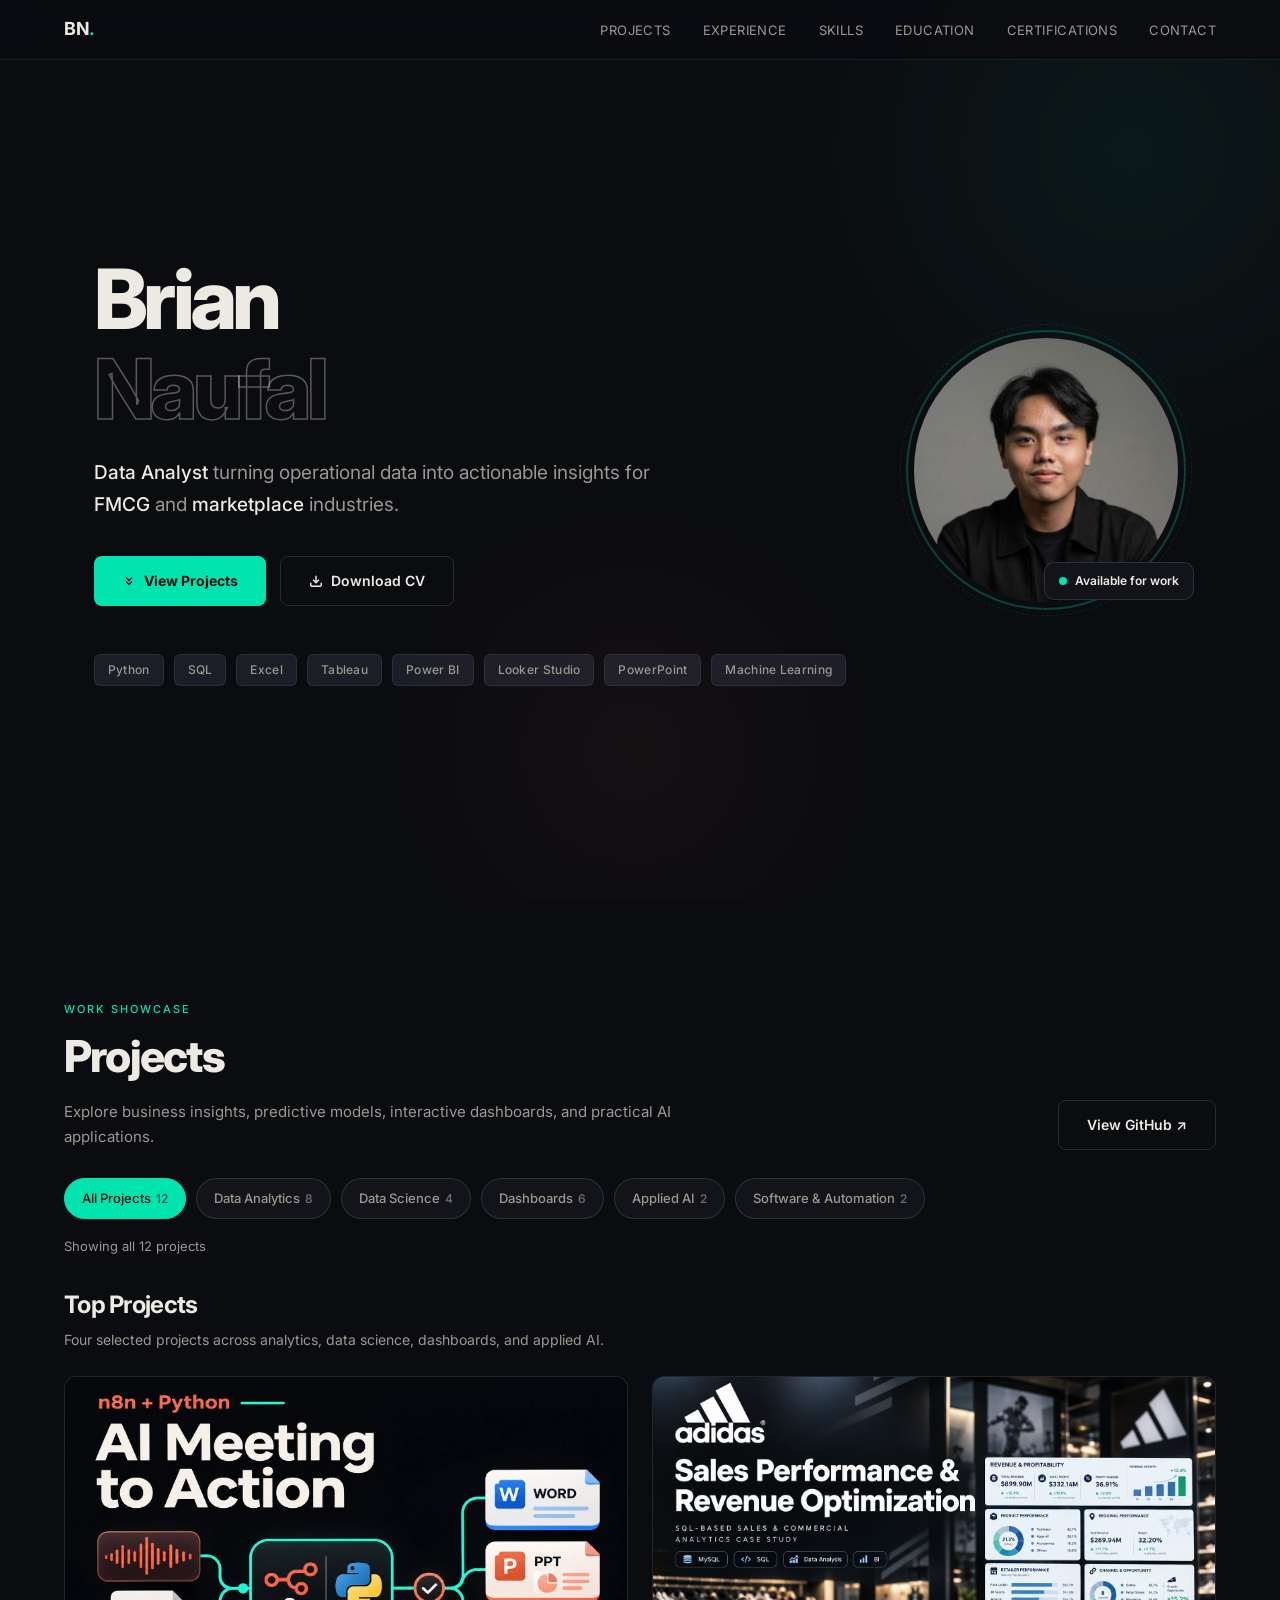
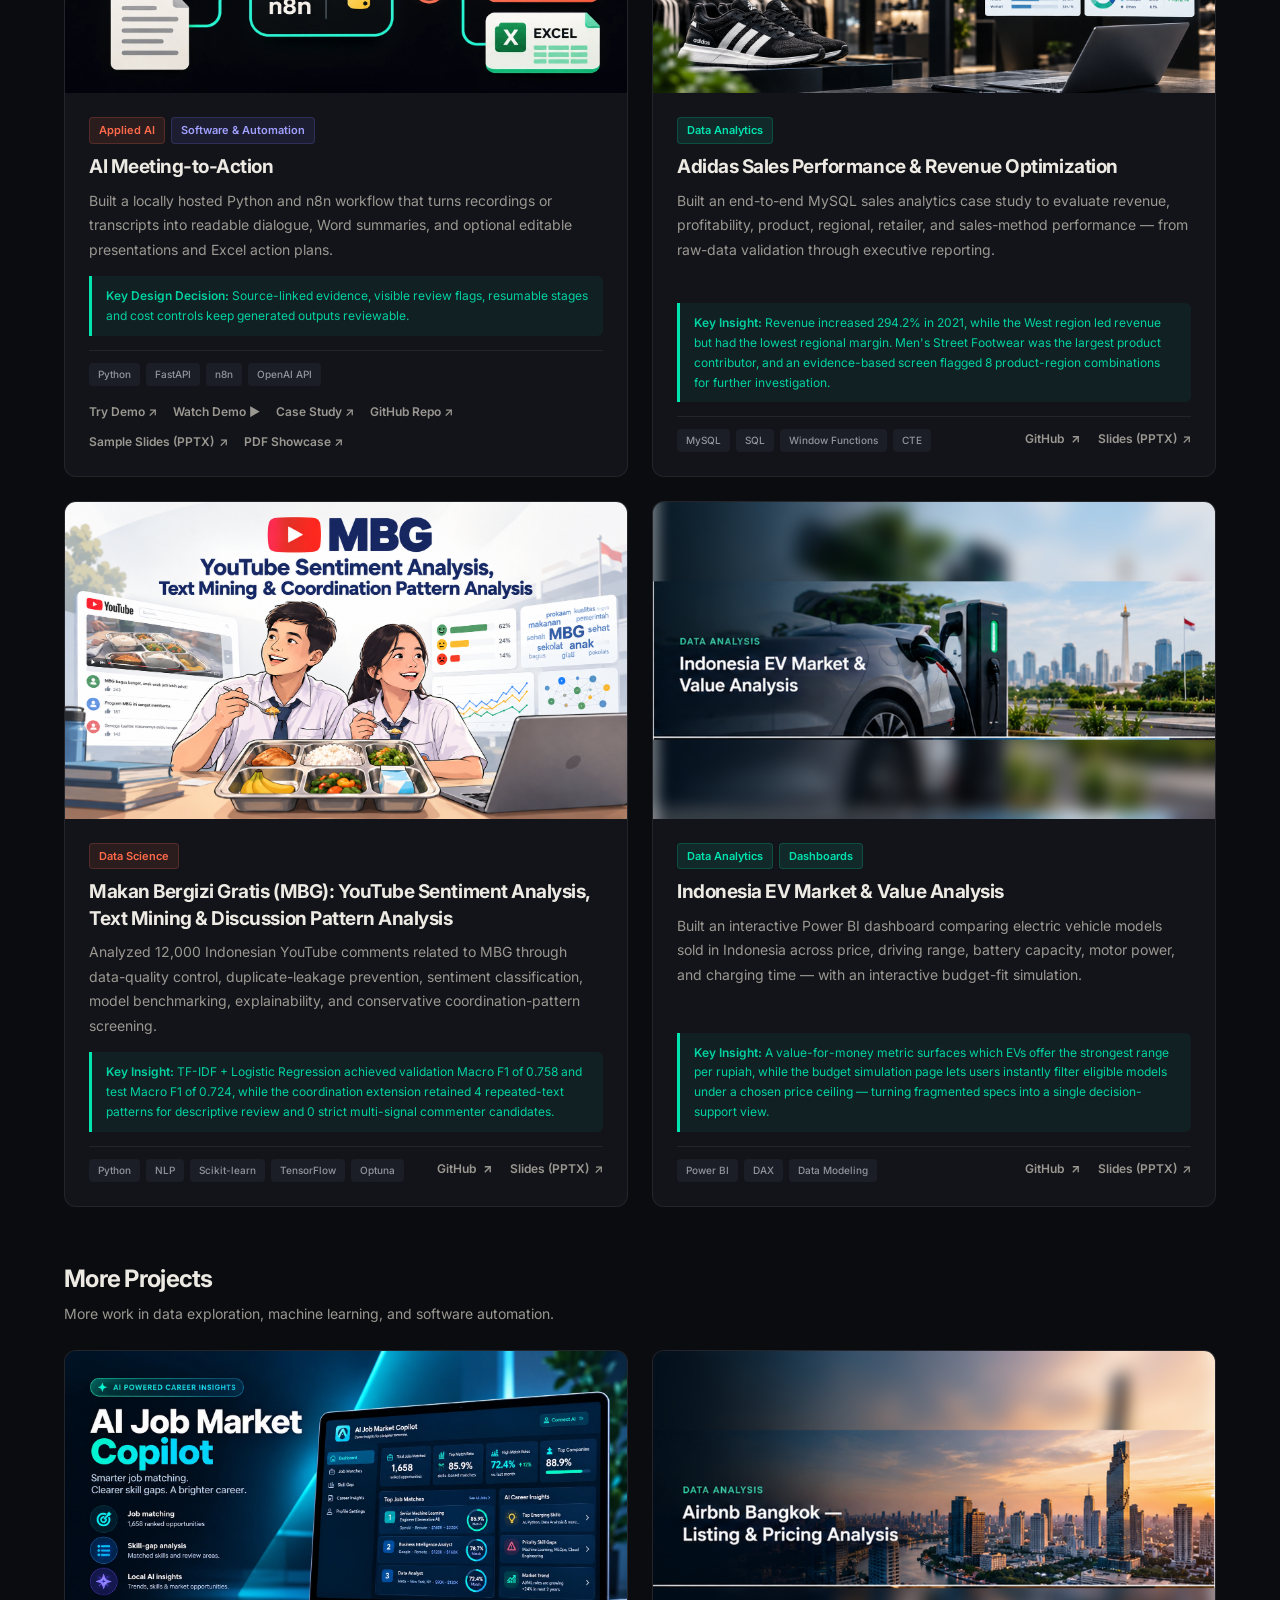
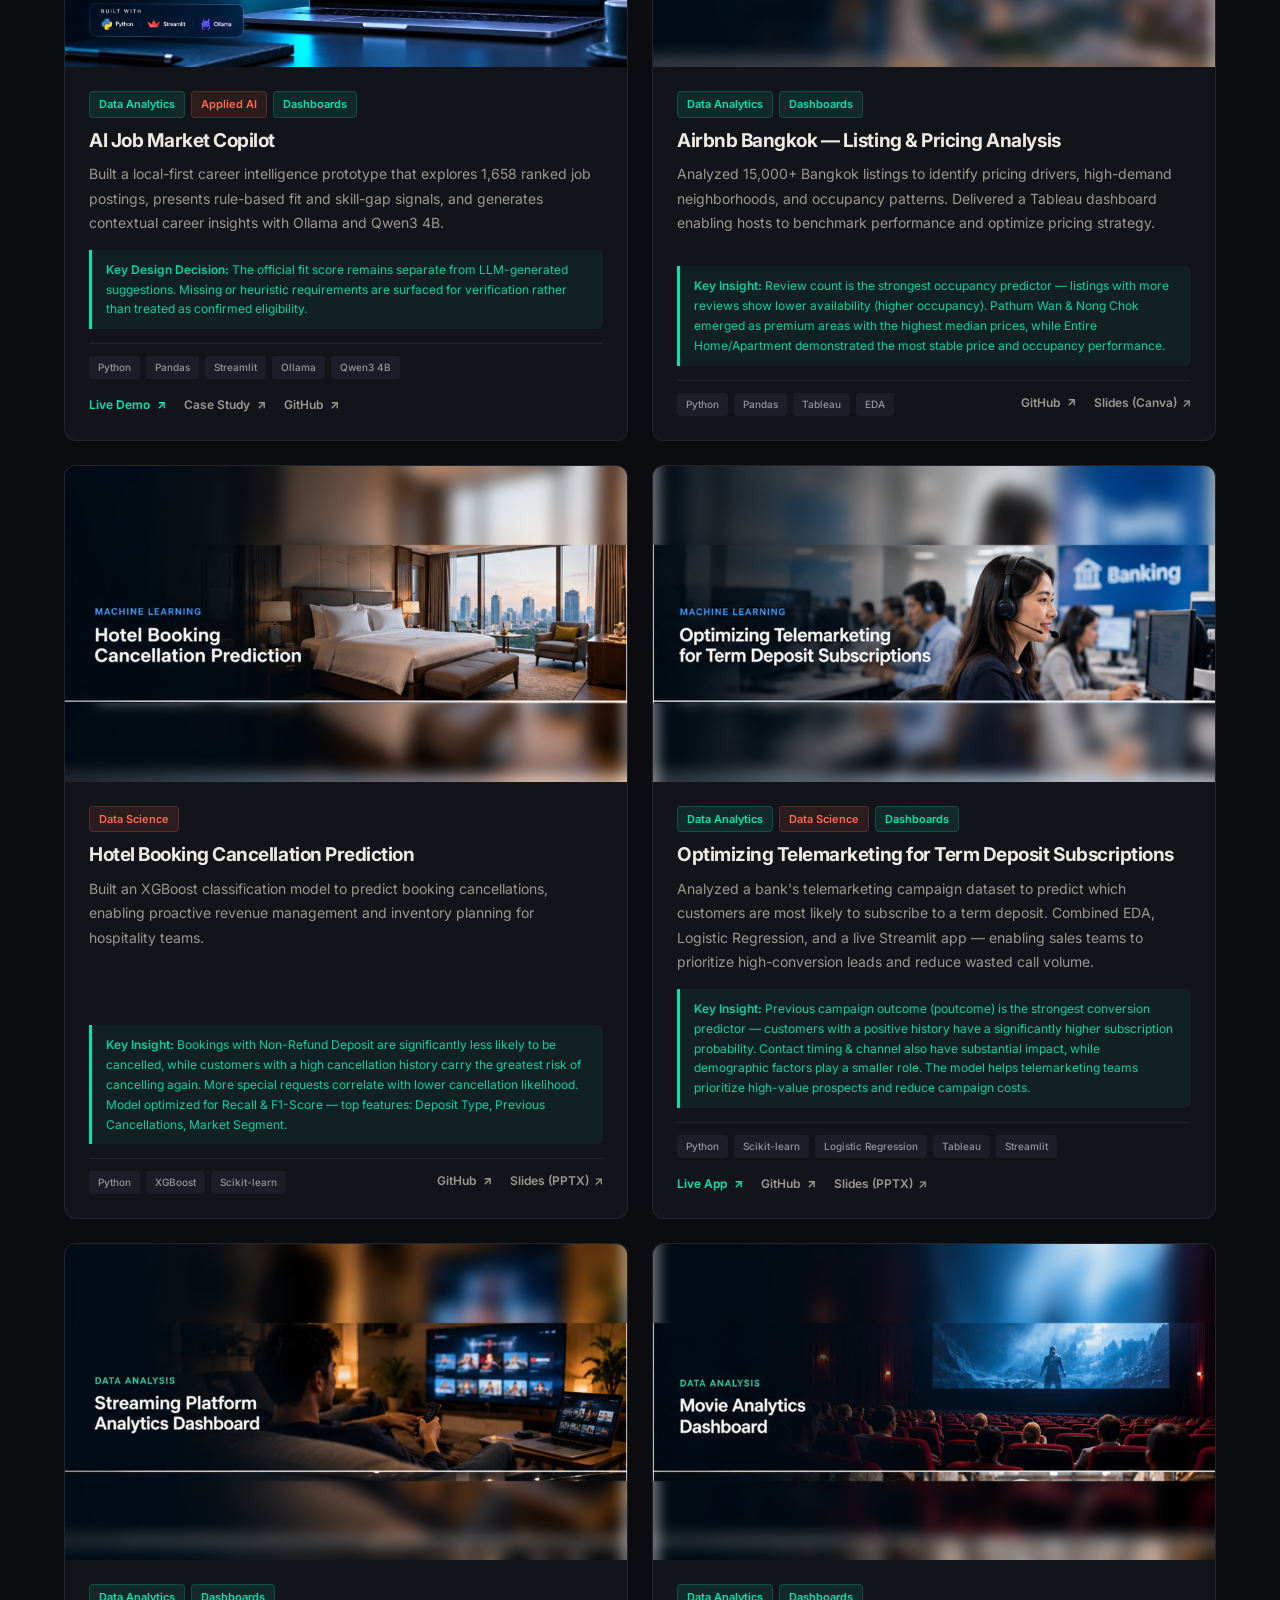
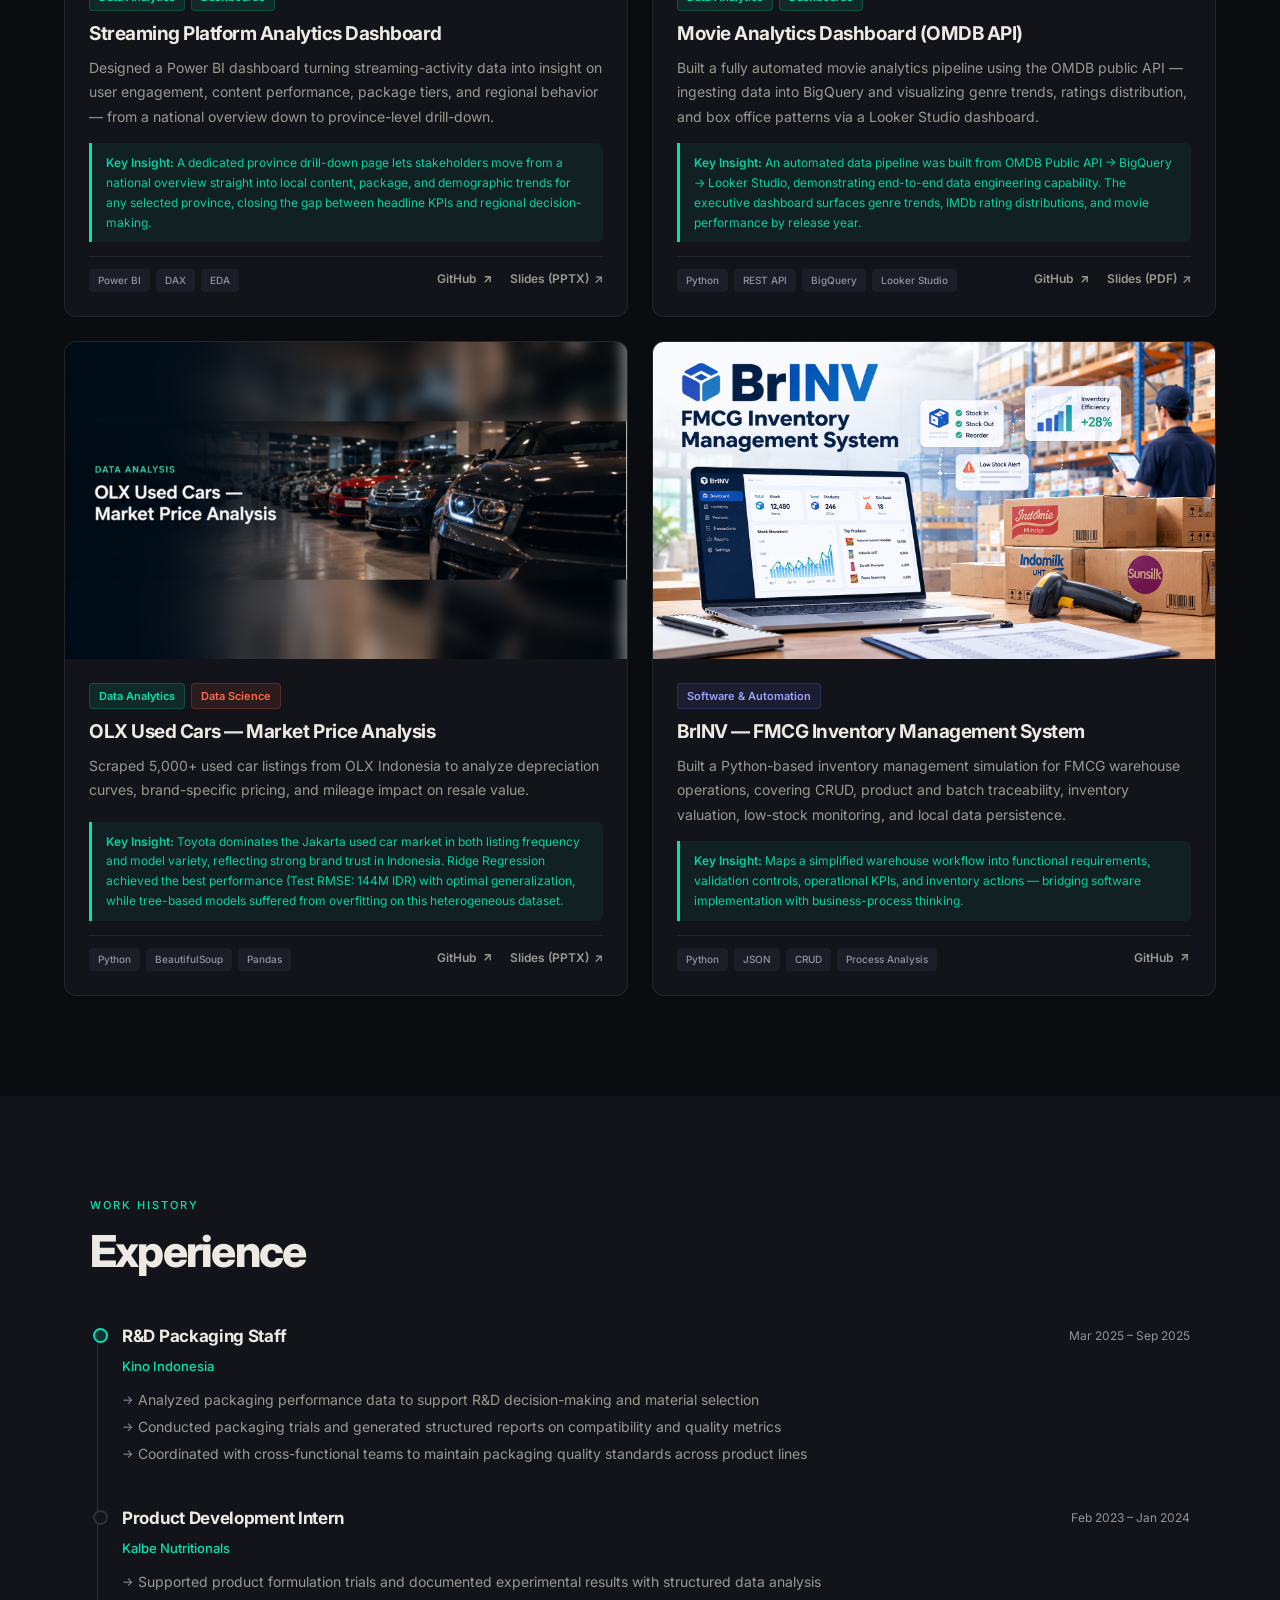
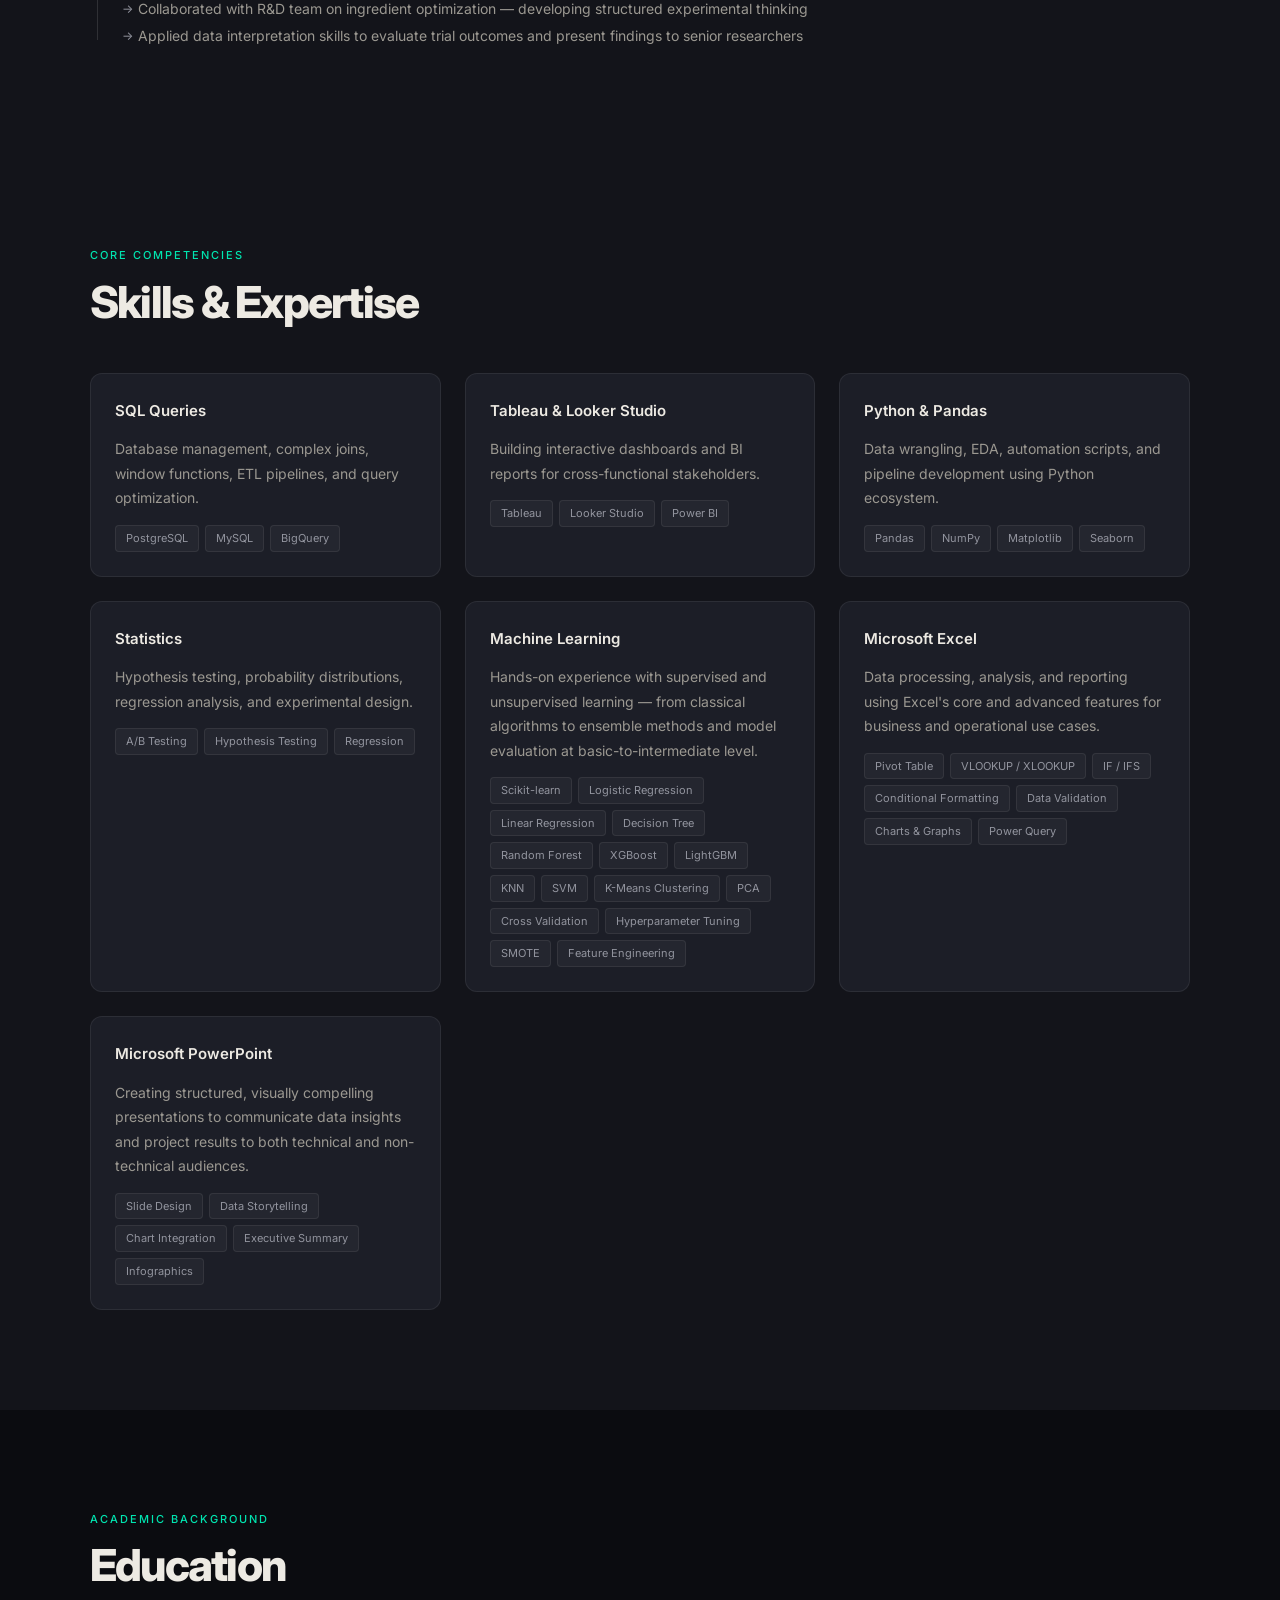
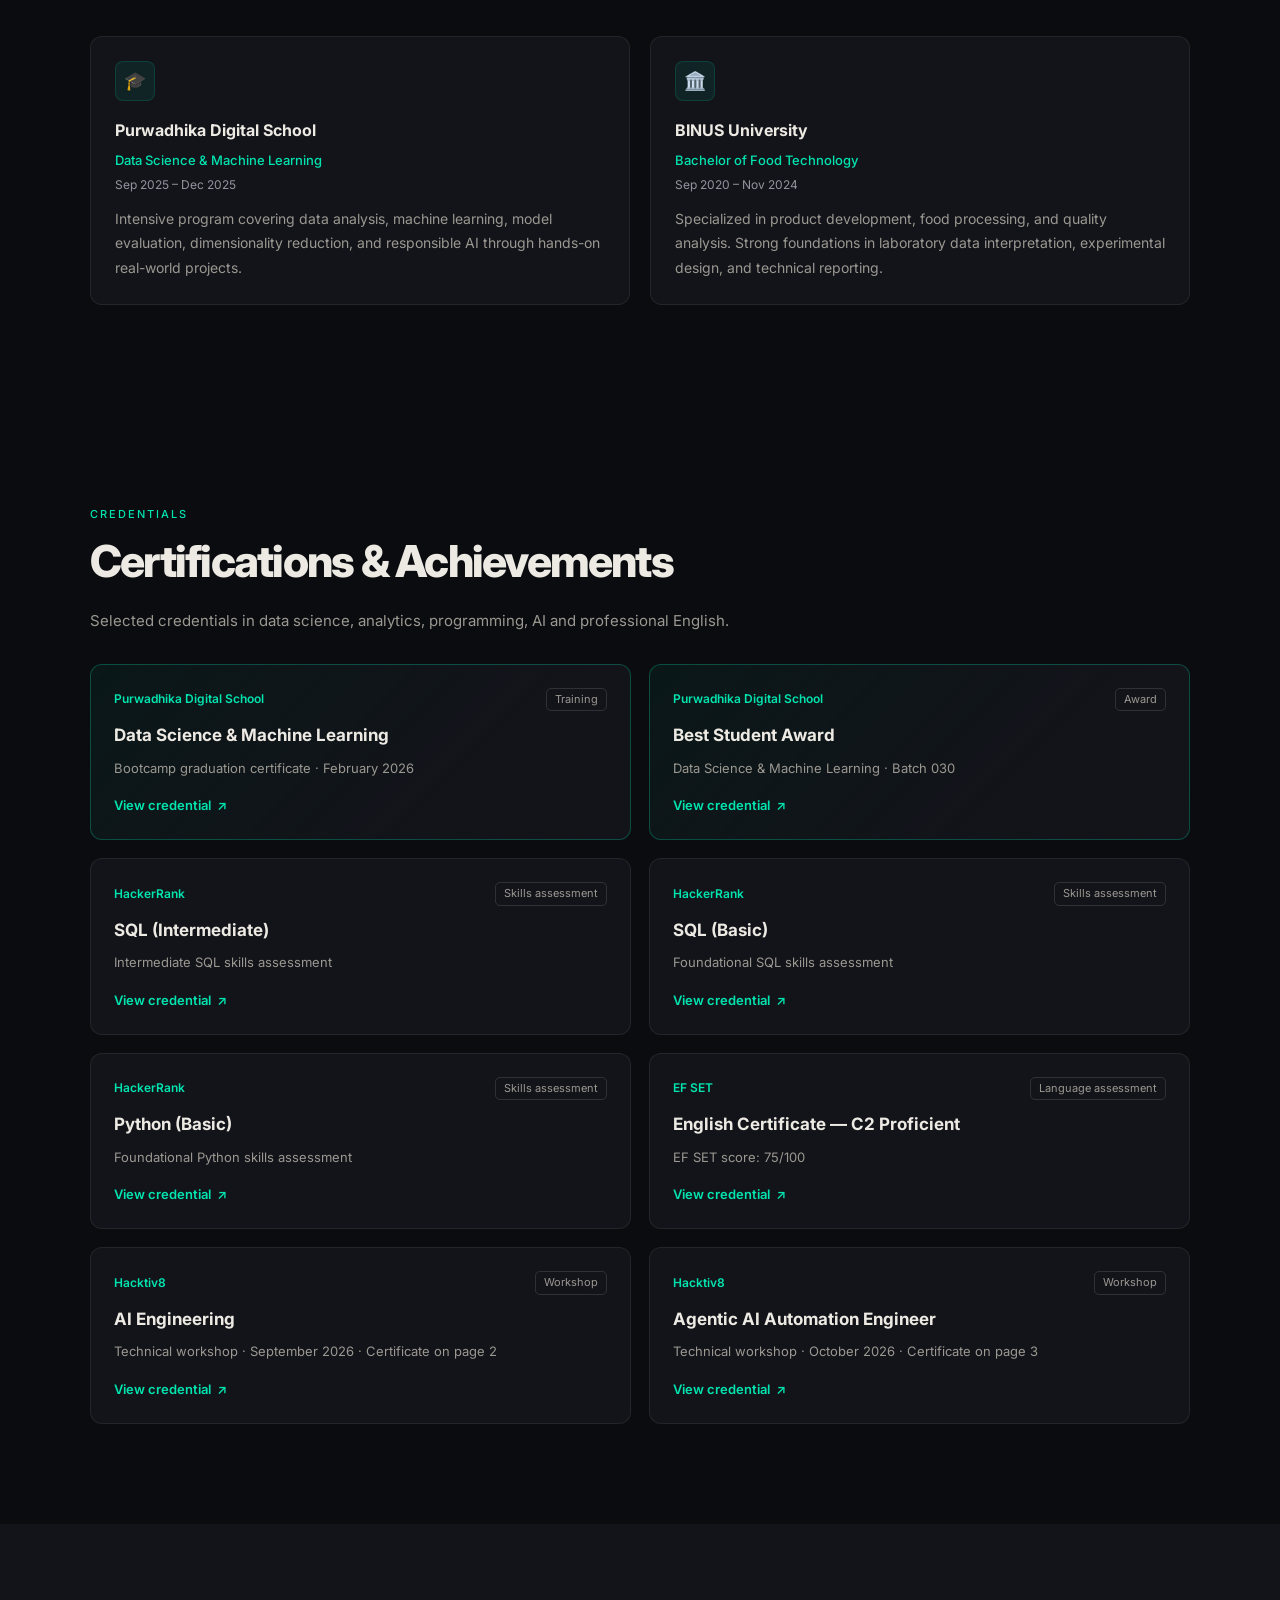
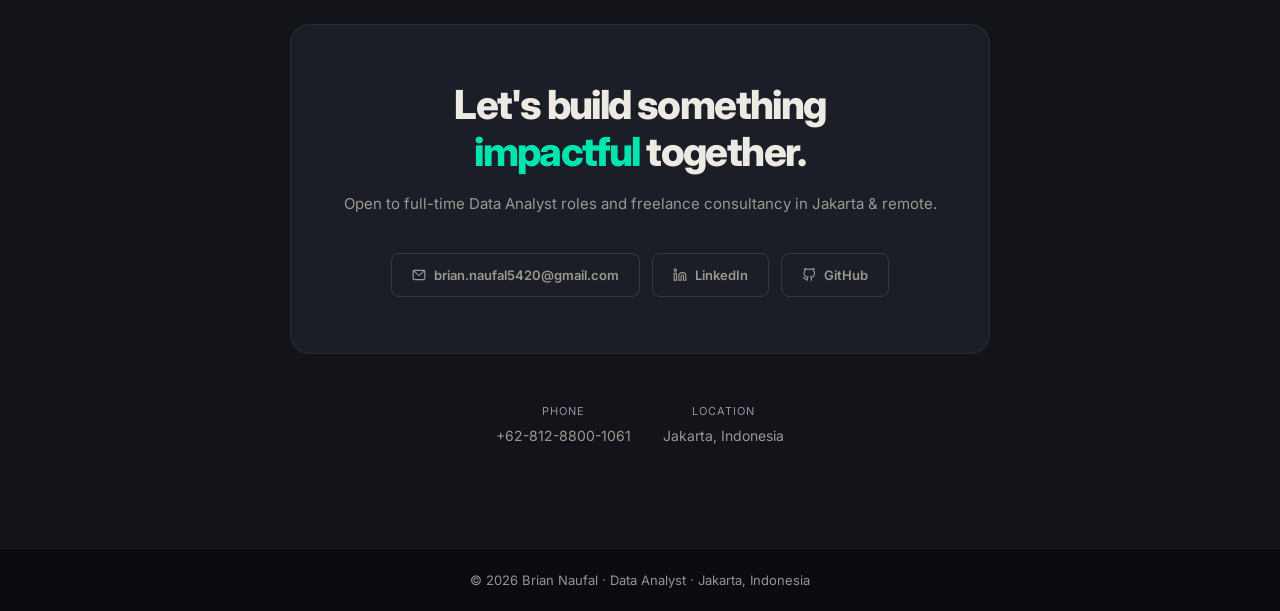
==== commit f0e0f0bf: "Add presentation links to portfolio projects" ====
--- a/index.html
+++ b/index.html
@@ -316,7 +316,7 @@
 <div class="projects-grid">
 <div class="project-card reveal" data-tags="ai automation">
 <a class="project-thumb-link" href="ai-meeting-to-action.html" aria-label="Read AI Meeting-to-Action case study"><img class="project-thumb" src="assets/project-thumbnails/ai-meeting-to-action-cover.webp" alt="Illustration of the AI Meeting-to-Action workflow: n8n and Python turn audio and transcripts into Word, PowerPoint and Excel" width="1672" height="941" style="height:auto" loading="lazy" decoding="async"></a>
-<div class="project-body"><div class="project-badges"><span class="badge badge-ml">Applied AI</span><span class="badge badge-eng">Software & Automation</span></div><h4 class="project-title">AI Meeting-to-Action</h4><p class="project-desc">Built a locally hosted Python and n8n workflow that turns recordings or transcripts into readable dialogue, Word summaries, and optional editable presentations and Excel action plans.</p><div class="project-insight"><strong>Key Design Decision:</strong> Source-linked evidence, visible review flags, resumable stages and cost controls keep generated outputs reviewable.</div><div class="project-footer"><div class="project-tools"><span class="tool-pill">Python</span><span class="tool-pill">FastAPI</span><span class="tool-pill">n8n</span><span class="tool-pill">OpenAI API</span></div><div class="project-links"><a class="project-link" href="demo.html">Try Demo ↗</a><a class="project-link" href="watch-demo.html">Watch Demo ▶</a><a class="project-link" href="ai-meeting-to-action.html">Case Study ↗</a><a class="project-link" href="https://github.com/briannaufal211/AI-Meeting-to-Action" target="_blank" rel="noopener noreferrer">GitHub Repo ↗</a><a class="project-link" href="assets/project-documents/AI-Meeting-to-Action_LinkedIn.pdf" target="_blank" rel="noopener noreferrer">PDF Showcase ↗</a></div></div></div></div>
+<div class="project-body"><div class="project-badges"><span class="badge badge-ml">Applied AI</span><span class="badge badge-eng">Software & Automation</span></div><h4 class="project-title">AI Meeting-to-Action</h4><p class="project-desc">Built a locally hosted Python and n8n workflow that turns recordings or transcripts into readable dialogue, Word summaries, and optional editable presentations and Excel action plans.</p><div class="project-insight"><strong>Key Design Decision:</strong> Source-linked evidence, visible review flags, resumable stages and cost controls keep generated outputs reviewable.</div><div class="project-footer"><div class="project-tools"><span class="tool-pill">Python</span><span class="tool-pill">FastAPI</span><span class="tool-pill">n8n</span><span class="tool-pill">OpenAI API</span></div><div class="project-links"><a class="project-link" href="demo.html">Try Demo ↗</a><a class="project-link" href="watch-demo.html">Watch Demo ▶</a><a class="project-link" href="ai-meeting-to-action.html">Case Study ↗</a><a class="project-link" href="https://github.com/briannaufal211/AI-Meeting-to-Action" target="_blank" rel="noopener noreferrer">GitHub Repo ↗</a><a class="project-link" aria-label="Sample Slides (PPTX) for AI Meeting-to-Action" href="assets/demo/n8n-presentation.pptx" download>Sample Slides (PPTX) <span aria-hidden="true">↗</span></a><a class="project-link" href="assets/project-documents/AI-Meeting-to-Action_LinkedIn.pdf" target="_blank" rel="noopener noreferrer">PDF Showcase ↗</a></div></div></div></div>
 <div class="project-card reveal" data-tags="analytics">
 <a aria-label="Open Adidas Sales Performance & Revenue Optimization project on GitHub" class="project-thumb-link" href="https://github.com/briannaufal211/Adidas-Sales-Performance-Revenue-Optimization" rel="noopener noreferrer" target="_blank"><img alt="Adidas Sales Performance & Revenue Optimization" class="project-thumb" src="assets/project-thumbnails/hd/adidas-sales-performance-revenue-optimization-exact.png?v=8"/></a>
 <div class="project-thumb-placeholder" style="display:none">📈</div>
@@ -327,7 +327,10 @@
 <div class="project-insight"><strong>Key Insight:</strong> <span>Revenue increased 294.2% in 2021, while the West region led revenue but had the lowest regional margin. Men's Street Footwear was the largest product contributor, and an evidence-based screen flagged 8 product-region combinations for further investigation.</span></div>
 <div class="project-footer">
 <div class="project-tools"><span class="tool-pill">MySQL</span><span class="tool-pill">SQL</span><span class="tool-pill">Window Functions</span><span class="tool-pill">CTE</span></div>
+<div class="project-links">
 <a class="project-link" href="https://github.com/briannaufal211/Adidas-Sales-Performance-Revenue-Optimization" target="_blank">GitHub <svg fill="none" height="13" stroke="currentColor" stroke-width="2.5" viewbox="0 0 24 24" width="13"><line x1="7" x2="17" y1="17" y2="7"></line><polyline points="7 7 17 7 17 17"></polyline></svg></a>
+<a class="project-link" aria-label="Slides (PPTX) for Adidas Sales Performance &amp; Revenue Optimization" href="https://github.com/briannaufal211/Adidas-Sales-Performance-Revenue-Optimization/blob/main/Report/Adidas_Executive_Report_Rebrand.pptx" target="_blank" rel="noopener noreferrer">Slides (PPTX) <span aria-hidden="true">↗</span></a>
+</div>
 </div>
 </div>
 </div>
@@ -341,7 +344,10 @@
 <div class="project-insight"><strong>Key Insight:</strong> <span>TF-IDF + Logistic Regression achieved validation Macro F1 of 0.758 and test Macro F1 of 0.724, while the coordination extension retained 4 repeated-text patterns for descriptive review and 0 strict multi-signal commenter candidates.</span></div>
 <div class="project-footer">
 <div class="project-tools"><span class="tool-pill">Python</span><span class="tool-pill">NLP</span><span class="tool-pill">Scikit-learn</span><span class="tool-pill">TensorFlow</span><span class="tool-pill">Optuna</span></div>
+<div class="project-links">
 <a class="project-link" href="https://github.com/briannaufal211/mbg-youtube-sentiment-analysis" target="_blank">GitHub <svg fill="none" height="13" stroke="currentColor" stroke-width="2.5" viewbox="0 0 24 24" width="13"><line x1="7" x2="17" y1="17" y2="7"></line><polyline points="7 7 17 7 17 17"></polyline></svg></a>
+<a class="project-link" aria-label="Slides (PPTX) for Makan Bergizi Gratis (MBG): YouTube Sentiment Analysis, Text Mining &amp; Discussion Pattern Analysis" href="https://github.com/briannaufal211/mbg-youtube-sentiment-analysis/blob/main/Presentation/MBG_YouTube_Sentiment_Analysis_Final_Portfolio.pptx" target="_blank" rel="noopener noreferrer">Slides (PPTX) <span aria-hidden="true">↗</span></a>
+</div>
 </div>
 </div>
 </div>
@@ -355,7 +361,10 @@
 <div class="project-insight"><strong>Key Insight:</strong> <span>A value-for-money metric surfaces which EVs offer the strongest range per rupiah, while the budget simulation page lets users instantly filter eligible models under a chosen price ceiling — turning fragmented specs into a single decision-support view.</span></div>
 <div class="project-footer">
 <div class="project-tools"><span class="tool-pill">Power BI</span><span class="tool-pill">DAX</span><span class="tool-pill">Data Modeling</span></div>
+<div class="project-links">
 <a class="project-link" href="https://github.com/briannaufal211/indonesia-ev-powerbi-dashboard" target="_blank">GitHub <svg fill="none" height="13" stroke="currentColor" stroke-width="2.5" viewbox="0 0 24 24" width="13"><line x1="7" x2="17" y1="17" y2="7"></line><polyline points="7 7 17 7 17 17"></polyline></svg></a>
+<a class="project-link" aria-label="Slides (PPTX) for Indonesia EV Market &amp; Value Analysis" href="https://github.com/briannaufal211/indonesia-ev-powerbi-dashboard/blob/main/Indonesia_EV_Analysis_Presentation_%28final%29.pptx" target="_blank" rel="noopener noreferrer">Slides (PPTX) <span aria-hidden="true">↗</span></a>
+</div>
 </div>
 </div>
 </div>
@@ -389,7 +398,10 @@
 <div class="project-insight"><strong>Key Insight:</strong> <span>Review count is the strongest occupancy predictor — listings with more reviews show lower availability (higher occupancy). Pathum Wan &amp; Nong Chok emerged as premium areas with the highest median prices, while Entire Home/Apartment demonstrated the most stable price and occupancy performance.</span></div>
 <div class="project-footer">
 <div class="project-tools"><span class="tool-pill">Python</span><span class="tool-pill">Pandas</span><span class="tool-pill">Tableau</span><span class="tool-pill">EDA</span></div>
+<div class="project-links">
 <a class="project-link" href="https://github.com/briannaufal211/AIRBNB-Listing-Bangkok-Project" target="_blank">GitHub <svg fill="none" height="13" stroke="currentColor" stroke-width="2.5" viewbox="0 0 24 24" width="13"><line x1="7" x2="17" y1="17" y2="7"></line><polyline points="7 7 17 7 17 17"></polyline></svg></a>
+<a class="project-link" aria-label="Slides (Canva) for Airbnb Bangkok — Listing &amp; Pricing Analysis" href="https://www.canva.com/d/0SMPew3-r3HW5Q_" target="_blank" rel="noopener noreferrer">Slides (Canva) <span aria-hidden="true">↗</span></a>
+</div>
 </div>
 </div>
 </div>
@@ -403,7 +415,10 @@
 <div class="project-insight"><strong>Key Insight:</strong> <span>Bookings with Non-Refund Deposit are significantly less likely to be cancelled, while customers with a high cancellation history carry the greatest risk of cancelling again. More special requests correlate with lower cancellation likelihood. Model optimized for Recall &amp; F1-Score — top features: Deposit Type, Previous Cancellations, Market Segment.</span></div>
 <div class="project-footer">
 <div class="project-tools"><span class="tool-pill">Python</span><span class="tool-pill">XGBoost</span><span class="tool-pill">Scikit-learn</span></div>
+<div class="project-links">
 <a class="project-link" href="https://github.com/briannaufal211/Hotel-Booking-Demand-Prediction/tree/main" target="_blank">GitHub <svg fill="none" height="13" stroke="currentColor" stroke-width="2.5" viewbox="0 0 24 24" width="13"><line x1="7" x2="17" y1="17" y2="7"></line><polyline points="7 7 17 7 17 17"></polyline></svg></a>
+<a class="project-link" aria-label="Slides (PPTX) for Hotel Booking Cancellation Prediction" href="https://docs.google.com/presentation/d/1ymD_JUA7DYTs9MGCsavhrVF81U9ELOka/edit?usp=sharing" target="_blank" rel="noopener noreferrer">Slides (PPTX) <span aria-hidden="true">↗</span></a>
+</div>
 </div>
 </div>
 </div>
@@ -419,6 +434,7 @@
 <div class="project-links">
 <a class="project-link" href="https://bank-term-deposit-appapp-yjgtwqybxc9cwokvtqhqvr.streamlit.app/" style="color:var(--accent)" target="_blank">Live App <svg fill="none" height="13" stroke="currentColor" stroke-width="2.5" viewbox="0 0 24 24" width="13"><line x1="7" x2="17" y1="17" y2="7"></line><polyline points="7 7 17 7 17 17"></polyline></svg></a>
 <a class="project-link" href="https://github.com/briannaufal211/Optimizing-Telemarketing-for-Term-Deposit-Subscriptions" target="_blank">GitHub <svg fill="none" height="13" stroke="currentColor" stroke-width="2.5" viewbox="0 0 24 24" width="13"><line x1="7" x2="17" y1="17" y2="7"></line><polyline points="7 7 17 7 17 17"></polyline></svg></a>
+<a class="project-link" aria-label="Slides (PPTX) for Optimizing Telemarketing for Term Deposit Subscriptions" href="assets/project-presentations/telemarketing-term-deposit.pptx" download>Slides (PPTX) <span aria-hidden="true">↗</span></a>
 </div>
 </div>
 </div>
@@ -433,7 +449,10 @@
 <div class="project-insight"><strong>Key Insight:</strong> <span>A dedicated province drill-down page lets stakeholders move from a national overview straight into local content, package, and demographic trends for any selected province, closing the gap between headline KPIs and regional decision-making.</span></div>
 <div class="project-footer">
 <div class="project-tools"><span class="tool-pill">Power BI</span><span class="tool-pill">DAX</span><span class="tool-pill">EDA</span></div>
+<div class="project-links">
 <a class="project-link" href="https://github.com/briannaufal211/streaming-platform-powerbi-dashboard" target="_blank">GitHub <svg fill="none" height="13" stroke="currentColor" stroke-width="2.5" viewbox="0 0 24 24" width="13"><line x1="7" x2="17" y1="17" y2="7"></line><polyline points="7 7 17 7 17 17"></polyline></svg></a>
+<a class="project-link" aria-label="Slides (PPTX) for Streaming Platform Analytics Dashboard" href="https://github.com/briannaufal211/streaming-platform-powerbi-dashboard/blob/main/Streaming_Platform_Dashboard_Presentation_REVISED.pptx" target="_blank" rel="noopener noreferrer">Slides (PPTX) <span aria-hidden="true">↗</span></a>
+</div>
 </div>
 </div>
 </div>
@@ -447,7 +466,10 @@
 <div class="project-insight"><strong>Key Insight:</strong> <span>An automated data pipeline was built from OMDB Public API → BigQuery → Looker Studio, demonstrating end-to-end data engineering capability. The executive dashboard surfaces genre trends, IMDb rating distributions, and movie performance by release year.</span></div>
 <div class="project-footer">
 <div class="project-tools"><span class="tool-pill">Python</span><span class="tool-pill">REST API</span><span class="tool-pill">BigQuery</span><span class="tool-pill">Looker Studio</span></div>
+<div class="project-links">
 <a class="project-link" href="https://github.com/briannaufal211/imdb-movie-analytics-dashboard" target="_blank">GitHub <svg fill="none" height="13" stroke="currentColor" stroke-width="2.5" viewbox="0 0 24 24" width="13"><line x1="7" x2="17" y1="17" y2="7"></line><polyline points="7 7 17 7 17 17"></polyline></svg></a>
+<a class="project-link" aria-label="Slides (PDF) for Movie Analytics Dashboard (OMDB API)" href="https://github.com/briannaufal211/imdb-movie-analytics-dashboard/blob/main/Presentation%20-%20IMDB%20Movie%20Analysis.pdf" target="_blank" rel="noopener noreferrer">Slides (PDF) <span aria-hidden="true">↗</span></a>
+</div>
 </div>
 </div>
 </div>
@@ -461,7 +483,10 @@
 <div class="project-insight"><strong>Key Insight:</strong> <span>Toyota dominates the Jakarta used car market in both listing frequency and model variety, reflecting strong brand trust in Indonesia. Ridge Regression achieved the best performance (Test RMSE: 144M IDR) with optimal generalization, while tree-based models suffered from overfitting on this heterogeneous dataset.</span></div>
 <div class="project-footer">
 <div class="project-tools"><span class="tool-pill">Python</span><span class="tool-pill">BeautifulSoup</span><span class="tool-pill">Pandas</span></div>
+<div class="project-links">
 <a class="project-link" href="https://github.com/briannaufal211/OLX-Used-Cars-Scraper" target="_blank">GitHub <svg fill="none" height="13" stroke="currentColor" stroke-width="2.5" viewbox="0 0 24 24" width="13"><line x1="7" x2="17" y1="17" y2="7"></line><polyline points="7 7 17 7 17 17"></polyline></svg></a>
+<a class="project-link" aria-label="Slides (PPTX) for OLX Used Cars — Market Price Analysis" href="https://docs.google.com/presentation/d/1U1nOOTgrW0KHVjP6xNrU-NgchtR2ca3E/edit?usp=sharing" target="_blank" rel="noopener noreferrer">Slides (PPTX) <span aria-hidden="true">↗</span></a>
+</div>
 </div>
 </div>
 </div>
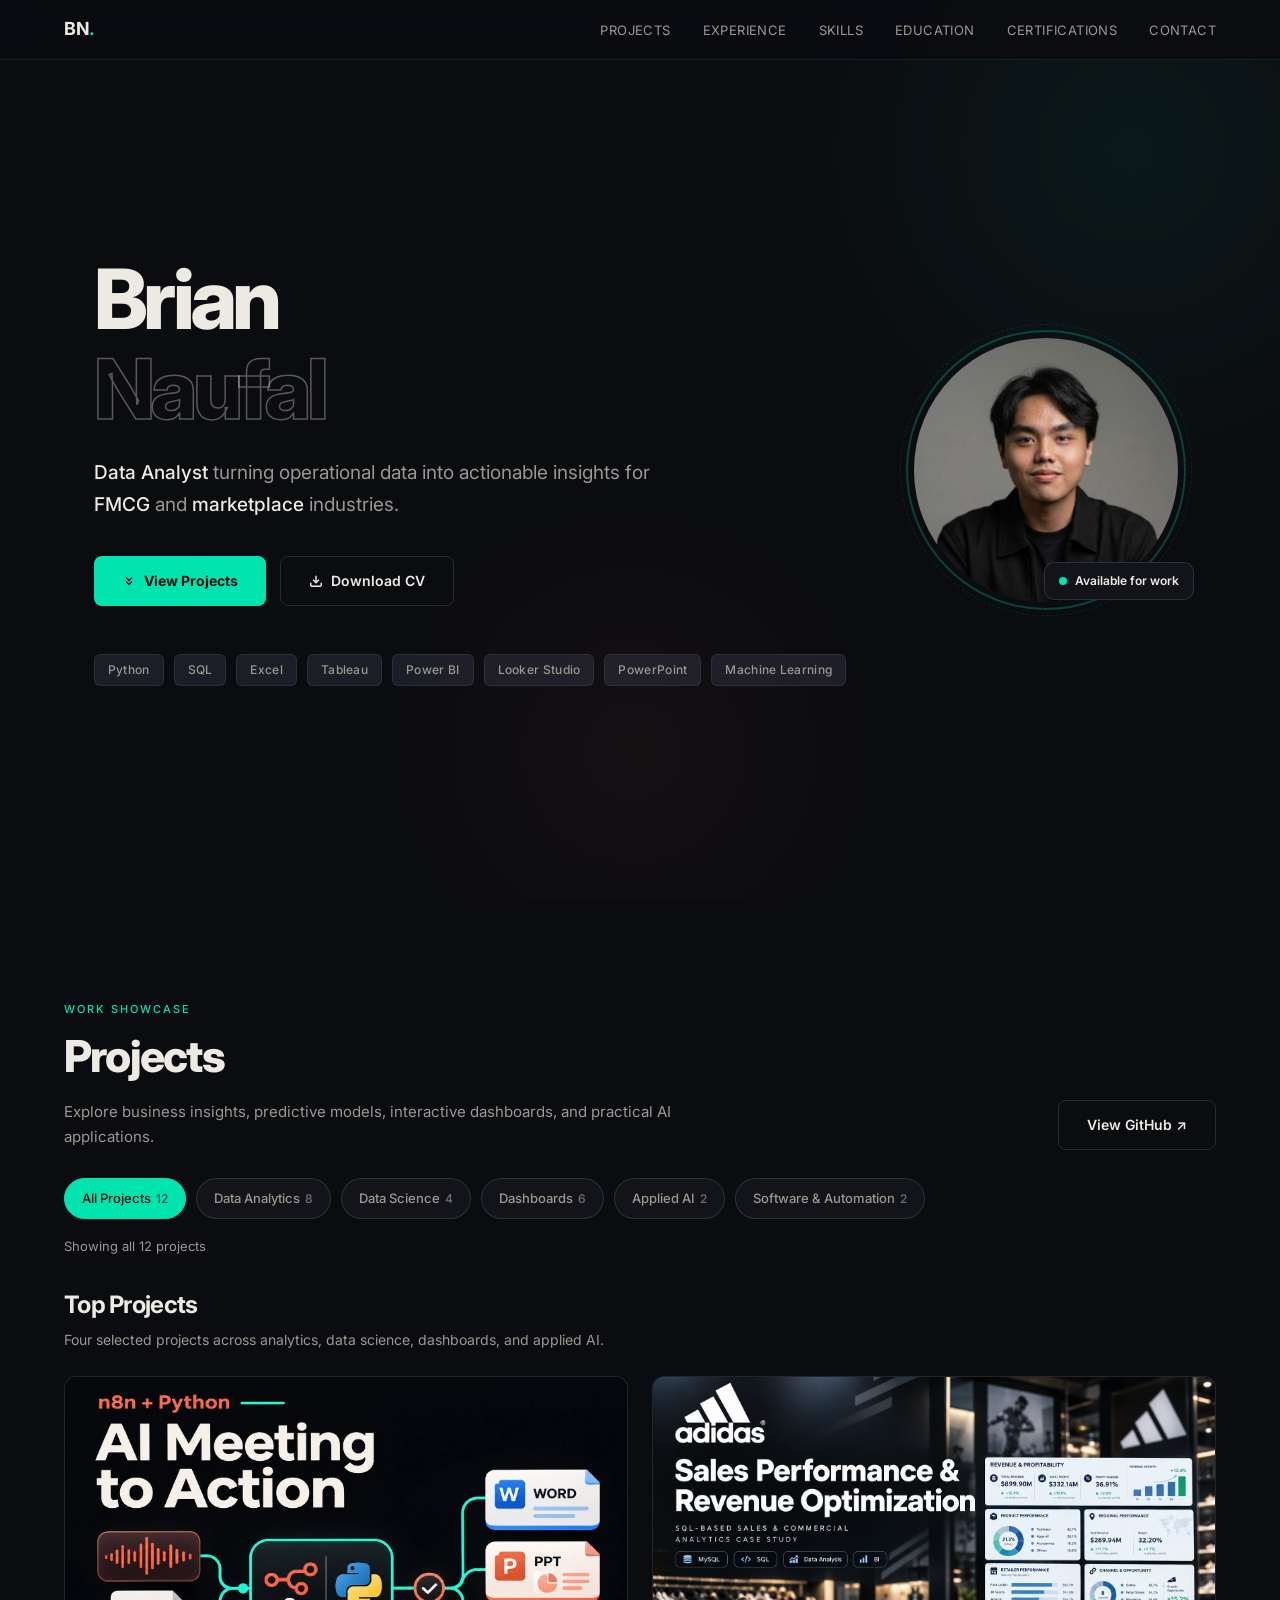
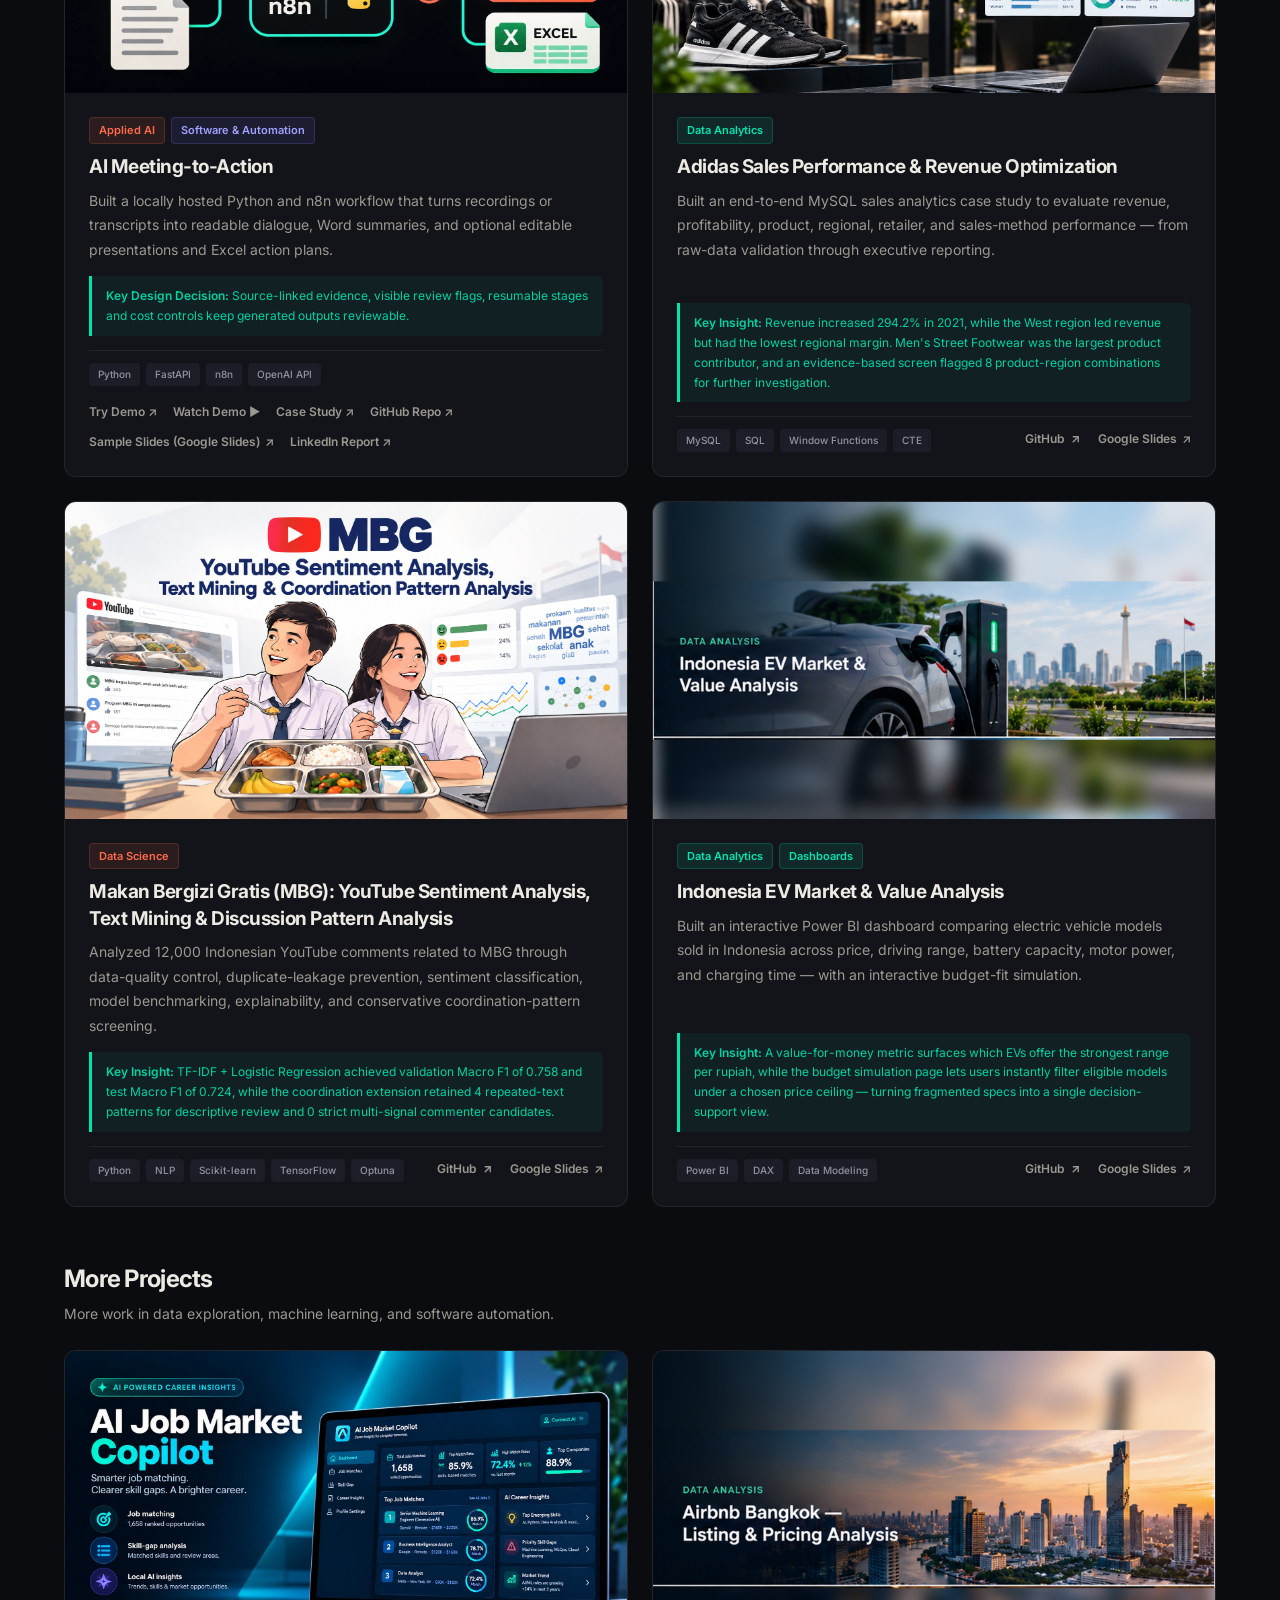
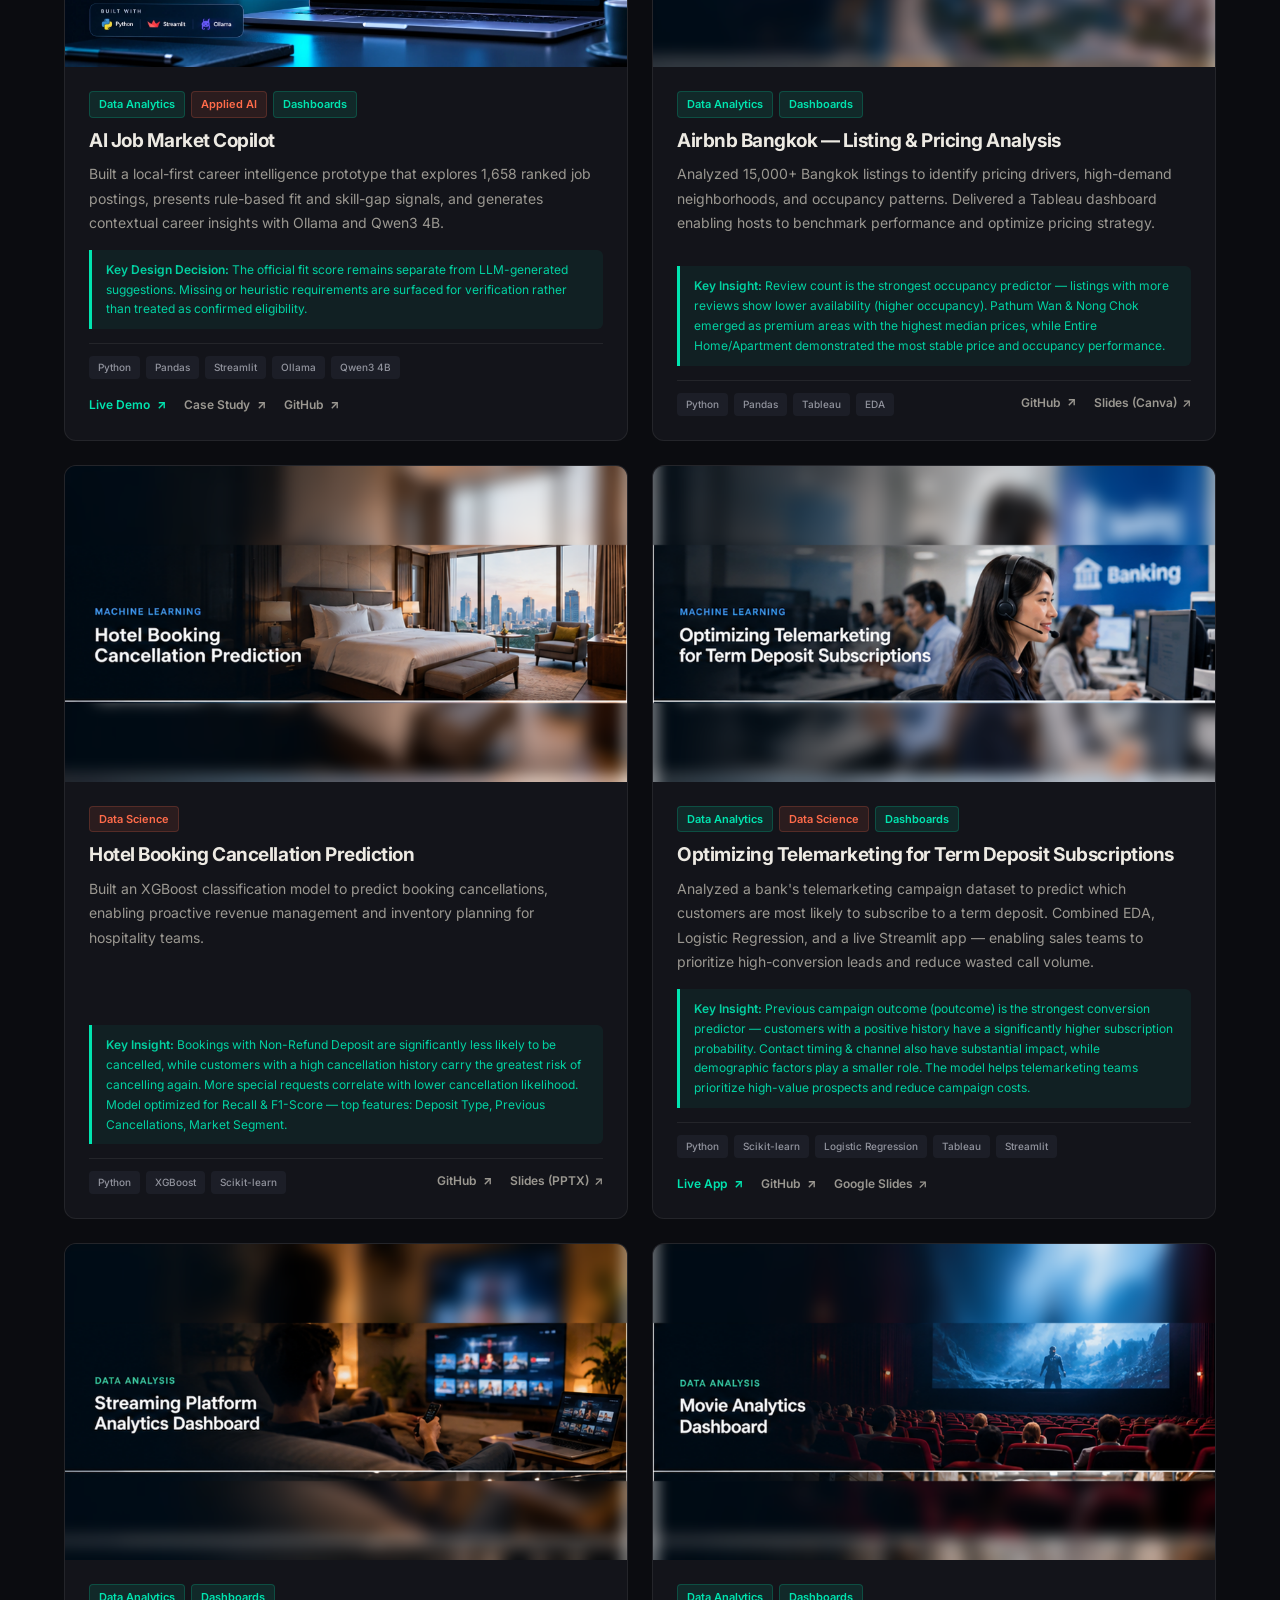
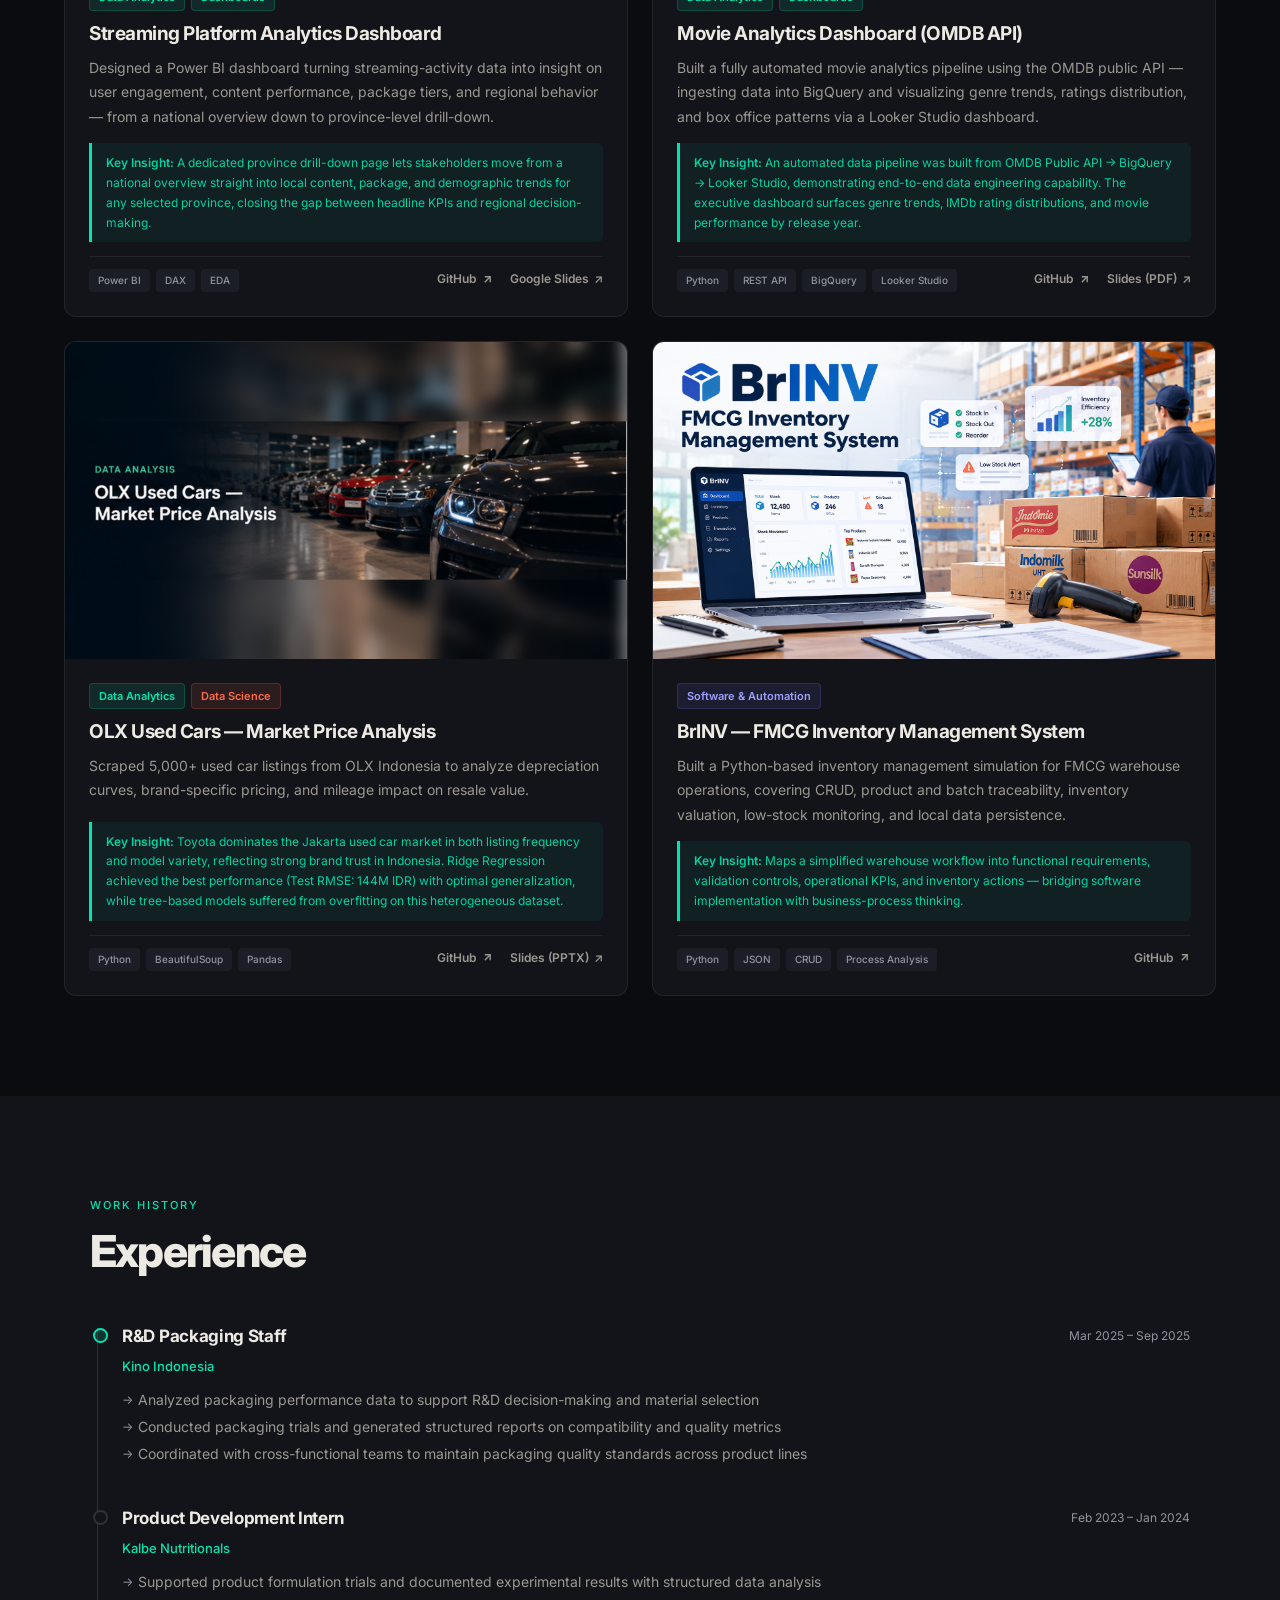
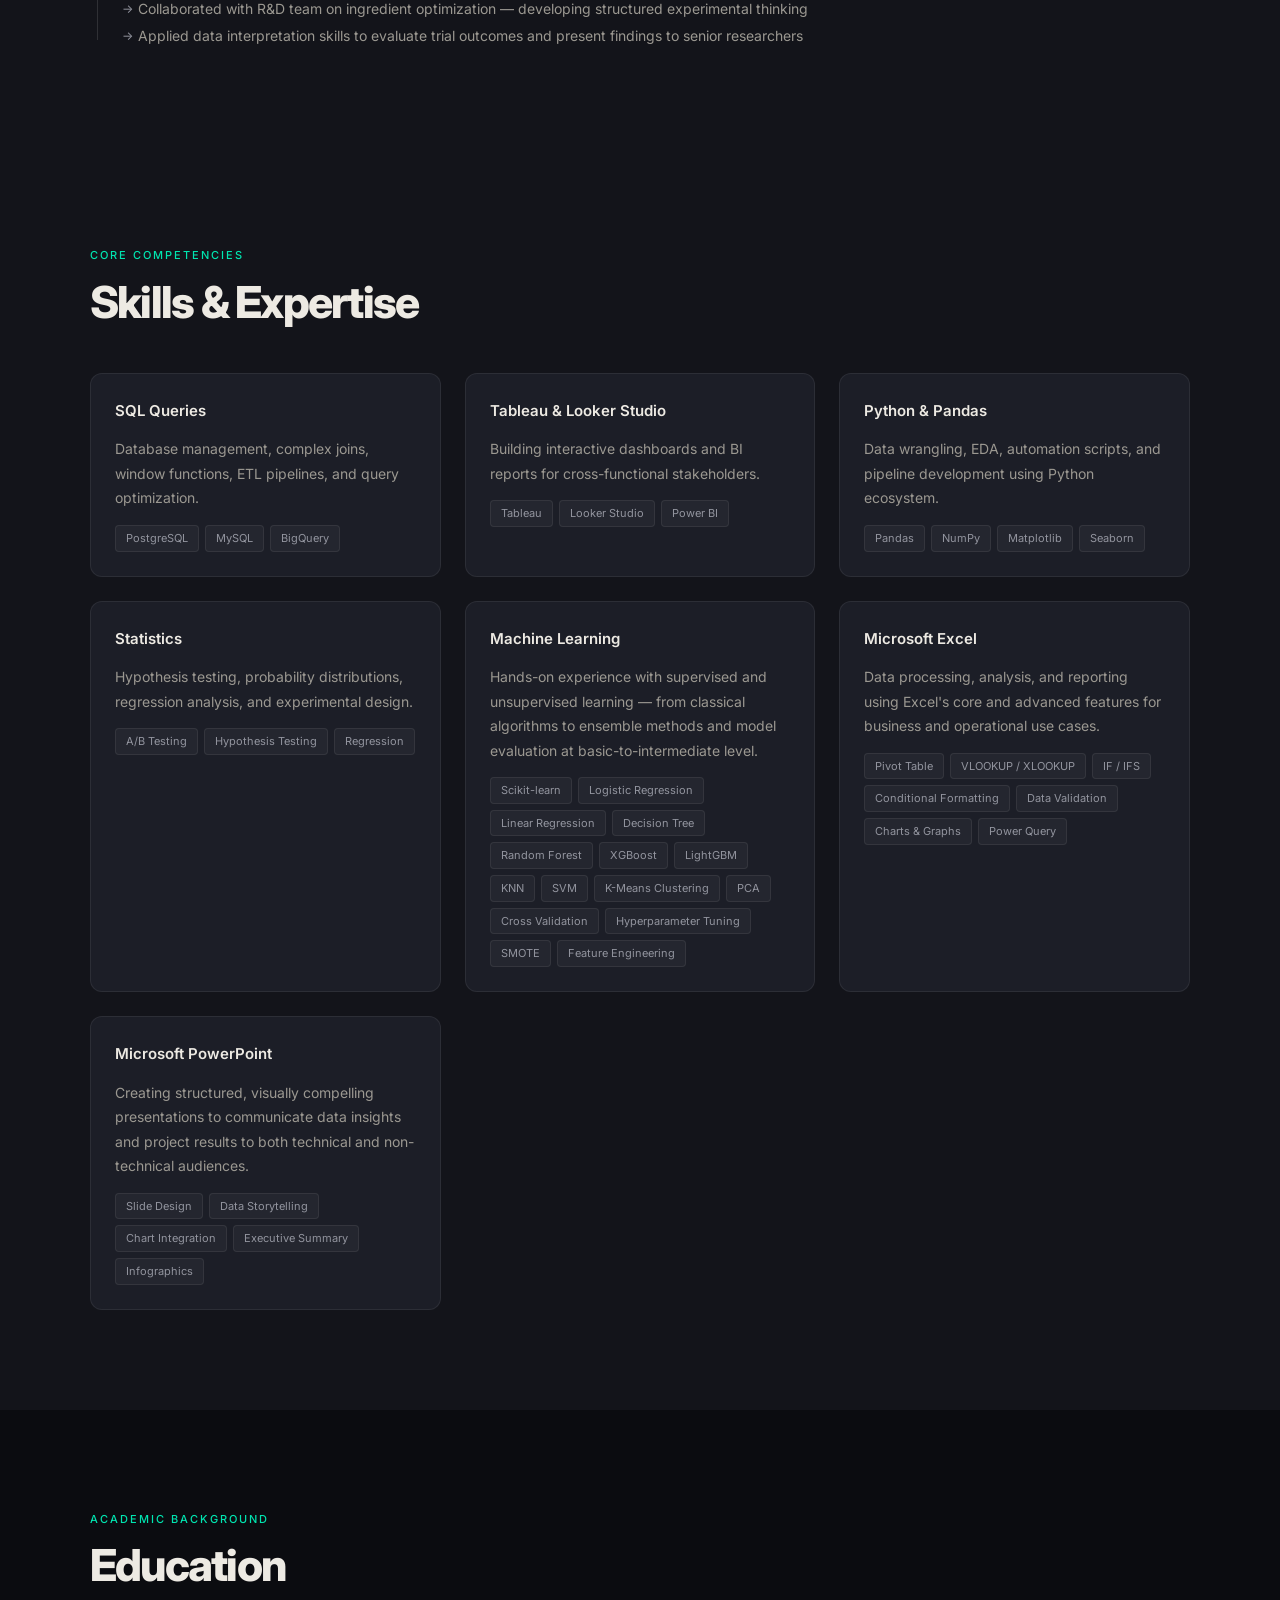
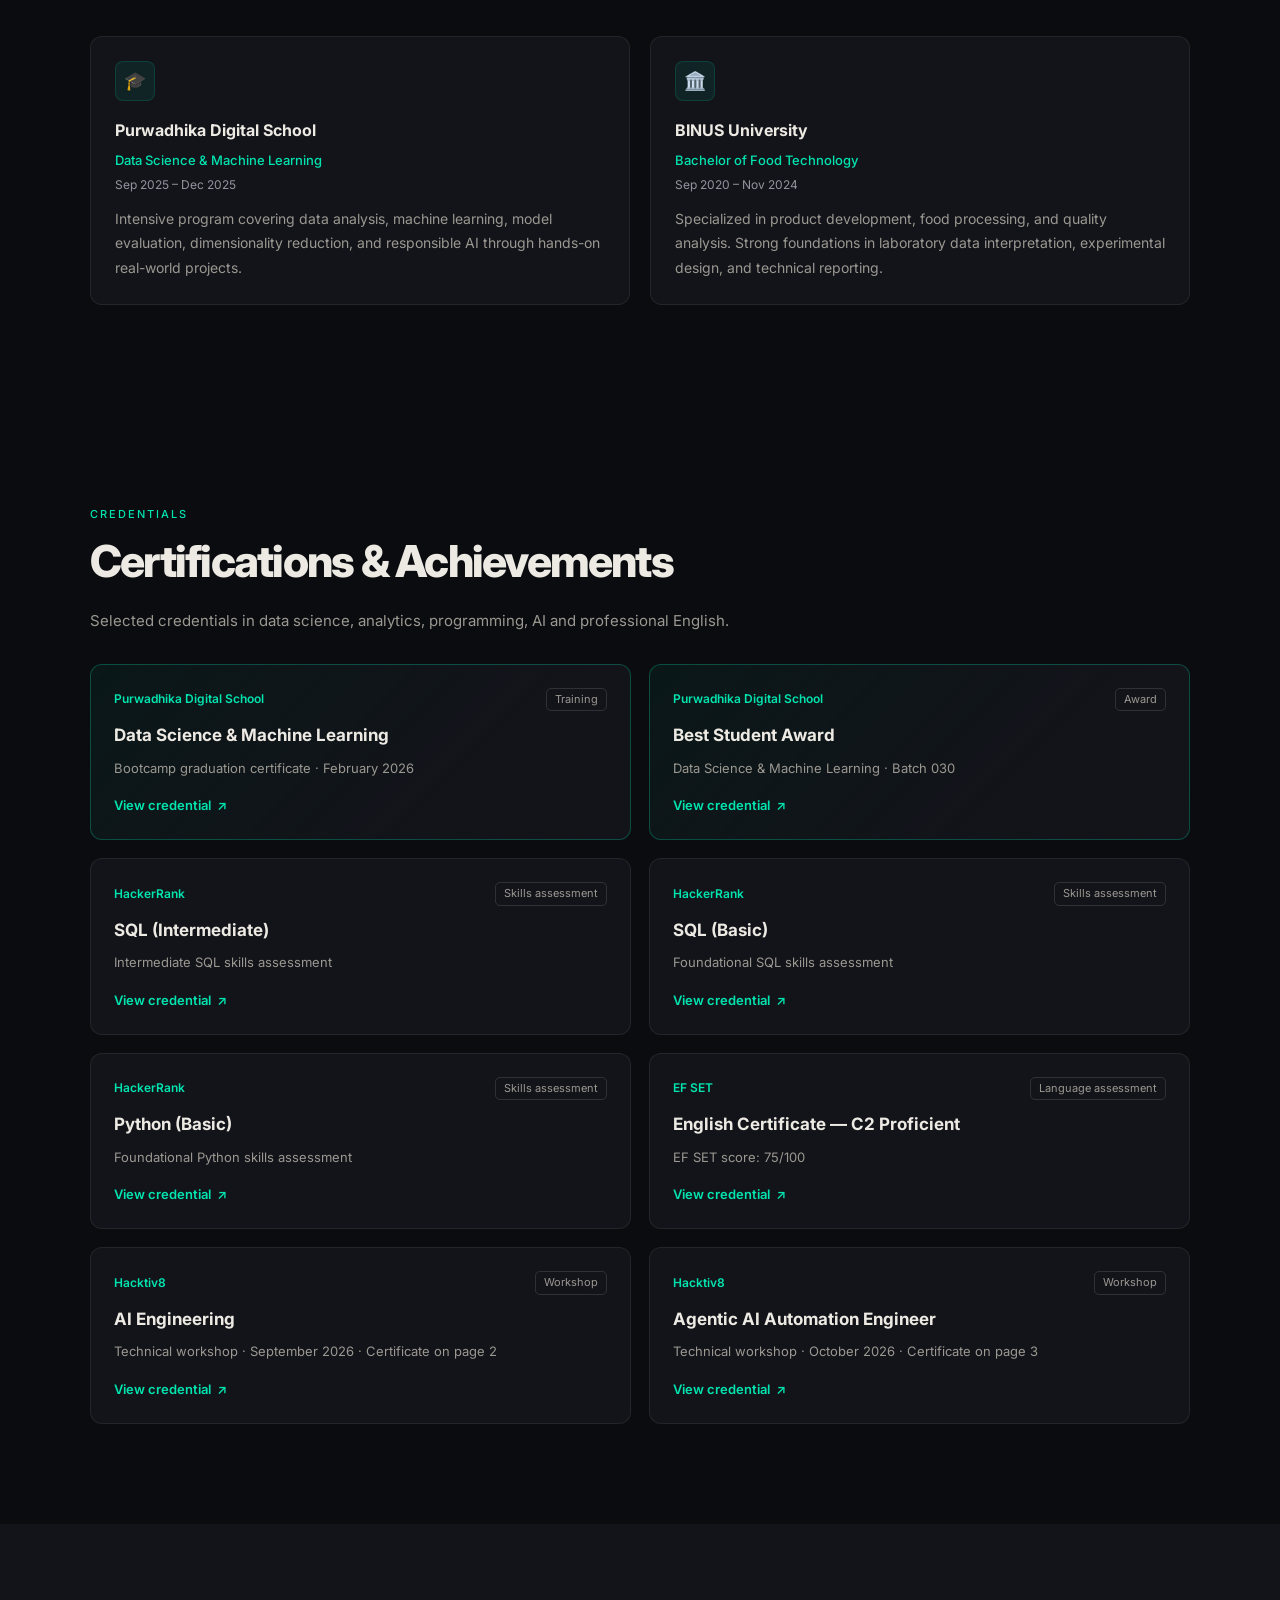
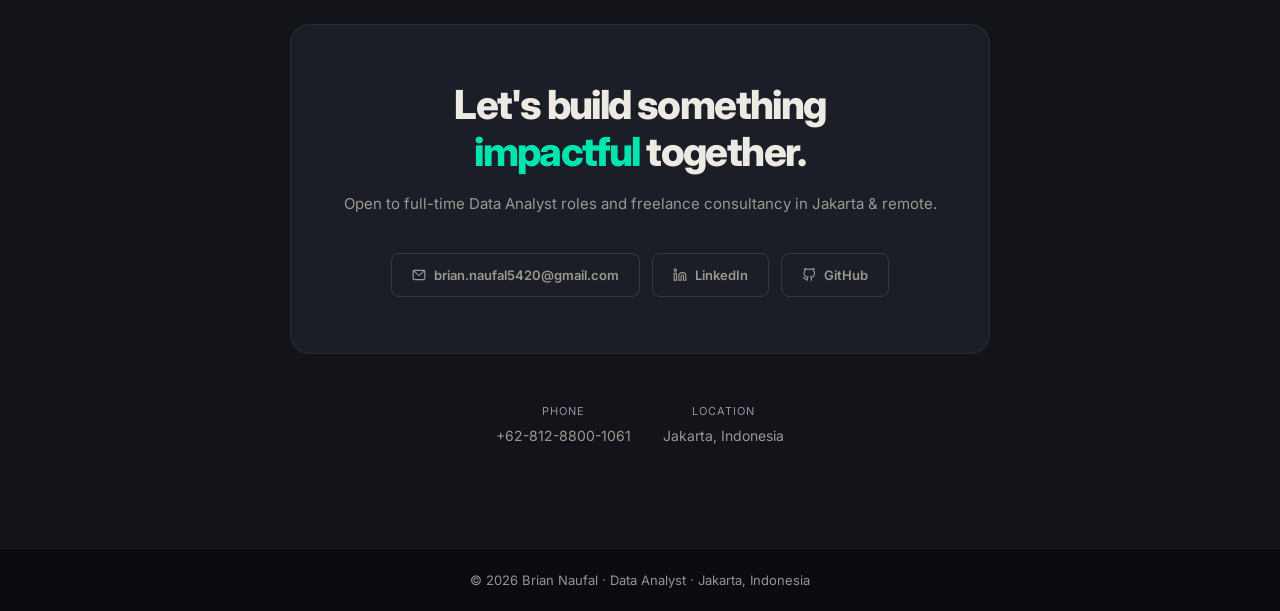
==== commit 203ad351: "Open project decks in Google Slides and link LinkedIn report" ====
--- a/index.html
+++ b/index.html
@@ -316,7 +316,7 @@
 <div class="projects-grid">
 <div class="project-card reveal" data-tags="ai automation">
 <a class="project-thumb-link" href="ai-meeting-to-action.html" aria-label="Read AI Meeting-to-Action case study"><img class="project-thumb" src="assets/project-thumbnails/ai-meeting-to-action-cover.webp" alt="Illustration of the AI Meeting-to-Action workflow: n8n and Python turn audio and transcripts into Word, PowerPoint and Excel" width="1672" height="941" style="height:auto" loading="lazy" decoding="async"></a>
-<div class="project-body"><div class="project-badges"><span class="badge badge-ml">Applied AI</span><span class="badge badge-eng">Software & Automation</span></div><h4 class="project-title">AI Meeting-to-Action</h4><p class="project-desc">Built a locally hosted Python and n8n workflow that turns recordings or transcripts into readable dialogue, Word summaries, and optional editable presentations and Excel action plans.</p><div class="project-insight"><strong>Key Design Decision:</strong> Source-linked evidence, visible review flags, resumable stages and cost controls keep generated outputs reviewable.</div><div class="project-footer"><div class="project-tools"><span class="tool-pill">Python</span><span class="tool-pill">FastAPI</span><span class="tool-pill">n8n</span><span class="tool-pill">OpenAI API</span></div><div class="project-links"><a class="project-link" href="demo.html">Try Demo ↗</a><a class="project-link" href="watch-demo.html">Watch Demo ▶</a><a class="project-link" href="ai-meeting-to-action.html">Case Study ↗</a><a class="project-link" href="https://github.com/briannaufal211/AI-Meeting-to-Action" target="_blank" rel="noopener noreferrer">GitHub Repo ↗</a><a class="project-link" aria-label="Sample Slides (PPTX) for AI Meeting-to-Action" href="assets/demo/n8n-presentation.pptx" download>Sample Slides (PPTX) <span aria-hidden="true">↗</span></a><a class="project-link" href="assets/project-documents/AI-Meeting-to-Action_LinkedIn.pdf" target="_blank" rel="noopener noreferrer">PDF Showcase ↗</a></div></div></div></div>
+<div class="project-body"><div class="project-badges"><span class="badge badge-ml">Applied AI</span><span class="badge badge-eng">Software & Automation</span></div><h4 class="project-title">AI Meeting-to-Action</h4><p class="project-desc">Built a locally hosted Python and n8n workflow that turns recordings or transcripts into readable dialogue, Word summaries, and optional editable presentations and Excel action plans.</p><div class="project-insight"><strong>Key Design Decision:</strong> Source-linked evidence, visible review flags, resumable stages and cost controls keep generated outputs reviewable.</div><div class="project-footer"><div class="project-tools"><span class="tool-pill">Python</span><span class="tool-pill">FastAPI</span><span class="tool-pill">n8n</span><span class="tool-pill">OpenAI API</span></div><div class="project-links"><a class="project-link" href="demo.html">Try Demo ↗</a><a class="project-link" href="watch-demo.html">Watch Demo ▶</a><a class="project-link" href="ai-meeting-to-action.html">Case Study ↗</a><a class="project-link" href="https://github.com/briannaufal211/AI-Meeting-to-Action" target="_blank" rel="noopener noreferrer">GitHub Repo ↗</a><a class="project-link" aria-label="Sample Slides (Google Slides) for AI Meeting-to-Action" href="https://docs.google.com/presentation/d/1hx1rVSjb3ym-Q94FFisS_RUOxNU7fSoKVkIMdVqrzGA/present" target="_blank" rel="noopener noreferrer">Sample Slides (Google Slides) <span aria-hidden="true">↗</span></a><a class="project-link" href="https://www.linkedin.com/posts/brian-naufal-1b87771ba_ai-meeting-to-action-from-recording-to-action-ugcPost-7523255690489081856-PCNU/" target="_blank" rel="noopener noreferrer">LinkedIn Report ↗</a></div></div></div></div>
 <div class="project-card reveal" data-tags="analytics">
 <a aria-label="Open Adidas Sales Performance & Revenue Optimization project on GitHub" class="project-thumb-link" href="https://github.com/briannaufal211/Adidas-Sales-Performance-Revenue-Optimization" rel="noopener noreferrer" target="_blank"><img alt="Adidas Sales Performance & Revenue Optimization" class="project-thumb" src="assets/project-thumbnails/hd/adidas-sales-performance-revenue-optimization-exact.png?v=8"/></a>
 <div class="project-thumb-placeholder" style="display:none">📈</div>
@@ -329,7 +329,7 @@
 <div class="project-tools"><span class="tool-pill">MySQL</span><span class="tool-pill">SQL</span><span class="tool-pill">Window Functions</span><span class="tool-pill">CTE</span></div>
 <div class="project-links">
 <a class="project-link" href="https://github.com/briannaufal211/Adidas-Sales-Performance-Revenue-Optimization" target="_blank">GitHub <svg fill="none" height="13" stroke="currentColor" stroke-width="2.5" viewbox="0 0 24 24" width="13"><line x1="7" x2="17" y1="17" y2="7"></line><polyline points="7 7 17 7 17 17"></polyline></svg></a>
-<a class="project-link" aria-label="Slides (PPTX) for Adidas Sales Performance &amp; Revenue Optimization" href="https://github.com/briannaufal211/Adidas-Sales-Performance-Revenue-Optimization/blob/main/Report/Adidas_Executive_Report_Rebrand.pptx" target="_blank" rel="noopener noreferrer">Slides (PPTX) <span aria-hidden="true">↗</span></a>
+<a class="project-link" aria-label="Google Slides for Adidas Sales Performance &amp; Revenue Optimization" href="https://docs.google.com/presentation/d/1T2g_OsQQkzEGMbuuPNYvLUtf_161ff1jybExhSk5aMY/present" target="_blank" rel="noopener noreferrer">Google Slides <span aria-hidden="true">↗</span></a>
 </div>
 </div>
 </div>
@@ -346,7 +346,7 @@
 <div class="project-tools"><span class="tool-pill">Python</span><span class="tool-pill">NLP</span><span class="tool-pill">Scikit-learn</span><span class="tool-pill">TensorFlow</span><span class="tool-pill">Optuna</span></div>
 <div class="project-links">
 <a class="project-link" href="https://github.com/briannaufal211/mbg-youtube-sentiment-analysis" target="_blank">GitHub <svg fill="none" height="13" stroke="currentColor" stroke-width="2.5" viewbox="0 0 24 24" width="13"><line x1="7" x2="17" y1="17" y2="7"></line><polyline points="7 7 17 7 17 17"></polyline></svg></a>
-<a class="project-link" aria-label="Slides (PPTX) for Makan Bergizi Gratis (MBG): YouTube Sentiment Analysis, Text Mining &amp; Discussion Pattern Analysis" href="https://github.com/briannaufal211/mbg-youtube-sentiment-analysis/blob/main/Presentation/MBG_YouTube_Sentiment_Analysis_Final_Portfolio.pptx" target="_blank" rel="noopener noreferrer">Slides (PPTX) <span aria-hidden="true">↗</span></a>
+<a class="project-link" aria-label="Google Slides for Makan Bergizi Gratis (MBG): YouTube Sentiment Analysis, Text Mining &amp; Discussion Pattern Analysis" href="https://docs.google.com/presentation/d/10VvjftPstL3I3Lbpcgk_wUbDZb7B3pcVqB1ApqUlHZg/present" target="_blank" rel="noopener noreferrer">Google Slides <span aria-hidden="true">↗</span></a>
 </div>
 </div>
 </div>
@@ -363,7 +363,7 @@
 <div class="project-tools"><span class="tool-pill">Power BI</span><span class="tool-pill">DAX</span><span class="tool-pill">Data Modeling</span></div>
 <div class="project-links">
 <a class="project-link" href="https://github.com/briannaufal211/indonesia-ev-powerbi-dashboard" target="_blank">GitHub <svg fill="none" height="13" stroke="currentColor" stroke-width="2.5" viewbox="0 0 24 24" width="13"><line x1="7" x2="17" y1="17" y2="7"></line><polyline points="7 7 17 7 17 17"></polyline></svg></a>
-<a class="project-link" aria-label="Slides (PPTX) for Indonesia EV Market &amp; Value Analysis" href="https://github.com/briannaufal211/indonesia-ev-powerbi-dashboard/blob/main/Indonesia_EV_Analysis_Presentation_%28final%29.pptx" target="_blank" rel="noopener noreferrer">Slides (PPTX) <span aria-hidden="true">↗</span></a>
+<a class="project-link" aria-label="Google Slides for Indonesia EV Market &amp; Value Analysis" href="https://docs.google.com/presentation/d/1ifkYFaPfkHeBQY_cEMSwe09SydGI1eLd2chaxt18W7M/present" target="_blank" rel="noopener noreferrer">Google Slides <span aria-hidden="true">↗</span></a>
 </div>
 </div>
 </div>
@@ -434,7 +434,7 @@
 <div class="project-links">
 <a class="project-link" href="https://bank-term-deposit-appapp-yjgtwqybxc9cwokvtqhqvr.streamlit.app/" style="color:var(--accent)" target="_blank">Live App <svg fill="none" height="13" stroke="currentColor" stroke-width="2.5" viewbox="0 0 24 24" width="13"><line x1="7" x2="17" y1="17" y2="7"></line><polyline points="7 7 17 7 17 17"></polyline></svg></a>
 <a class="project-link" href="https://github.com/briannaufal211/Optimizing-Telemarketing-for-Term-Deposit-Subscriptions" target="_blank">GitHub <svg fill="none" height="13" stroke="currentColor" stroke-width="2.5" viewbox="0 0 24 24" width="13"><line x1="7" x2="17" y1="17" y2="7"></line><polyline points="7 7 17 7 17 17"></polyline></svg></a>
-<a class="project-link" aria-label="Slides (PPTX) for Optimizing Telemarketing for Term Deposit Subscriptions" href="assets/project-presentations/telemarketing-term-deposit.pptx" download>Slides (PPTX) <span aria-hidden="true">↗</span></a>
+<a class="project-link" aria-label="Google Slides for Optimizing Telemarketing for Term Deposit Subscriptions" href="https://docs.google.com/presentation/d/1Ip7S2E9TpMLFkq3wU1Wb9cKV3SceVSZPtz6od4Im1TI/present" target="_blank" rel="noopener noreferrer">Google Slides <span aria-hidden="true">↗</span></a>
 </div>
 </div>
 </div>
@@ -451,7 +451,7 @@
 <div class="project-tools"><span class="tool-pill">Power BI</span><span class="tool-pill">DAX</span><span class="tool-pill">EDA</span></div>
 <div class="project-links">
 <a class="project-link" href="https://github.com/briannaufal211/streaming-platform-powerbi-dashboard" target="_blank">GitHub <svg fill="none" height="13" stroke="currentColor" stroke-width="2.5" viewbox="0 0 24 24" width="13"><line x1="7" x2="17" y1="17" y2="7"></line><polyline points="7 7 17 7 17 17"></polyline></svg></a>
-<a class="project-link" aria-label="Slides (PPTX) for Streaming Platform Analytics Dashboard" href="https://github.com/briannaufal211/streaming-platform-powerbi-dashboard/blob/main/Streaming_Platform_Dashboard_Presentation_REVISED.pptx" target="_blank" rel="noopener noreferrer">Slides (PPTX) <span aria-hidden="true">↗</span></a>
+<a class="project-link" aria-label="Google Slides for Streaming Platform Analytics Dashboard" href="https://docs.google.com/presentation/d/12ngpZiegO9rJRszEoPKpcdjz0RnG6groGYHdcHXfeRw/present" target="_blank" rel="noopener noreferrer">Google Slides <span aria-hidden="true">↗</span></a>
 </div>
 </div>
 </div>
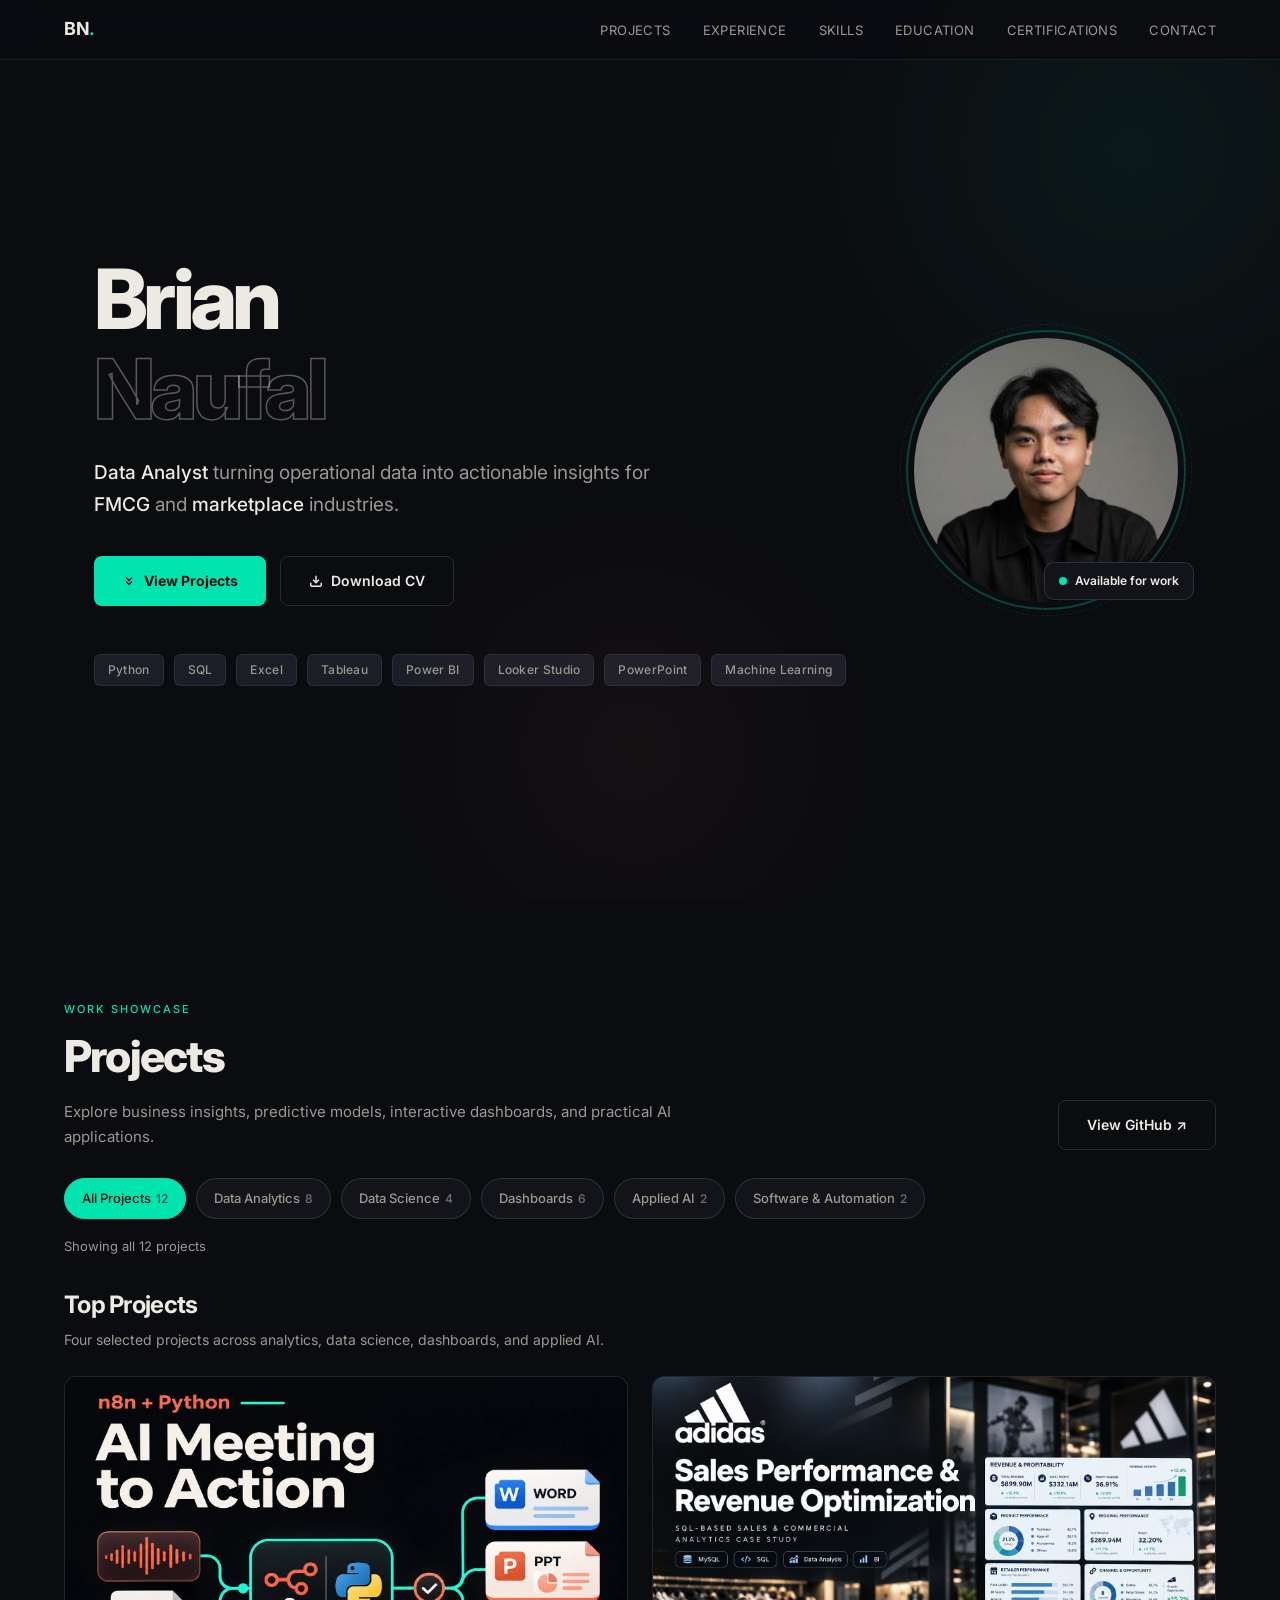
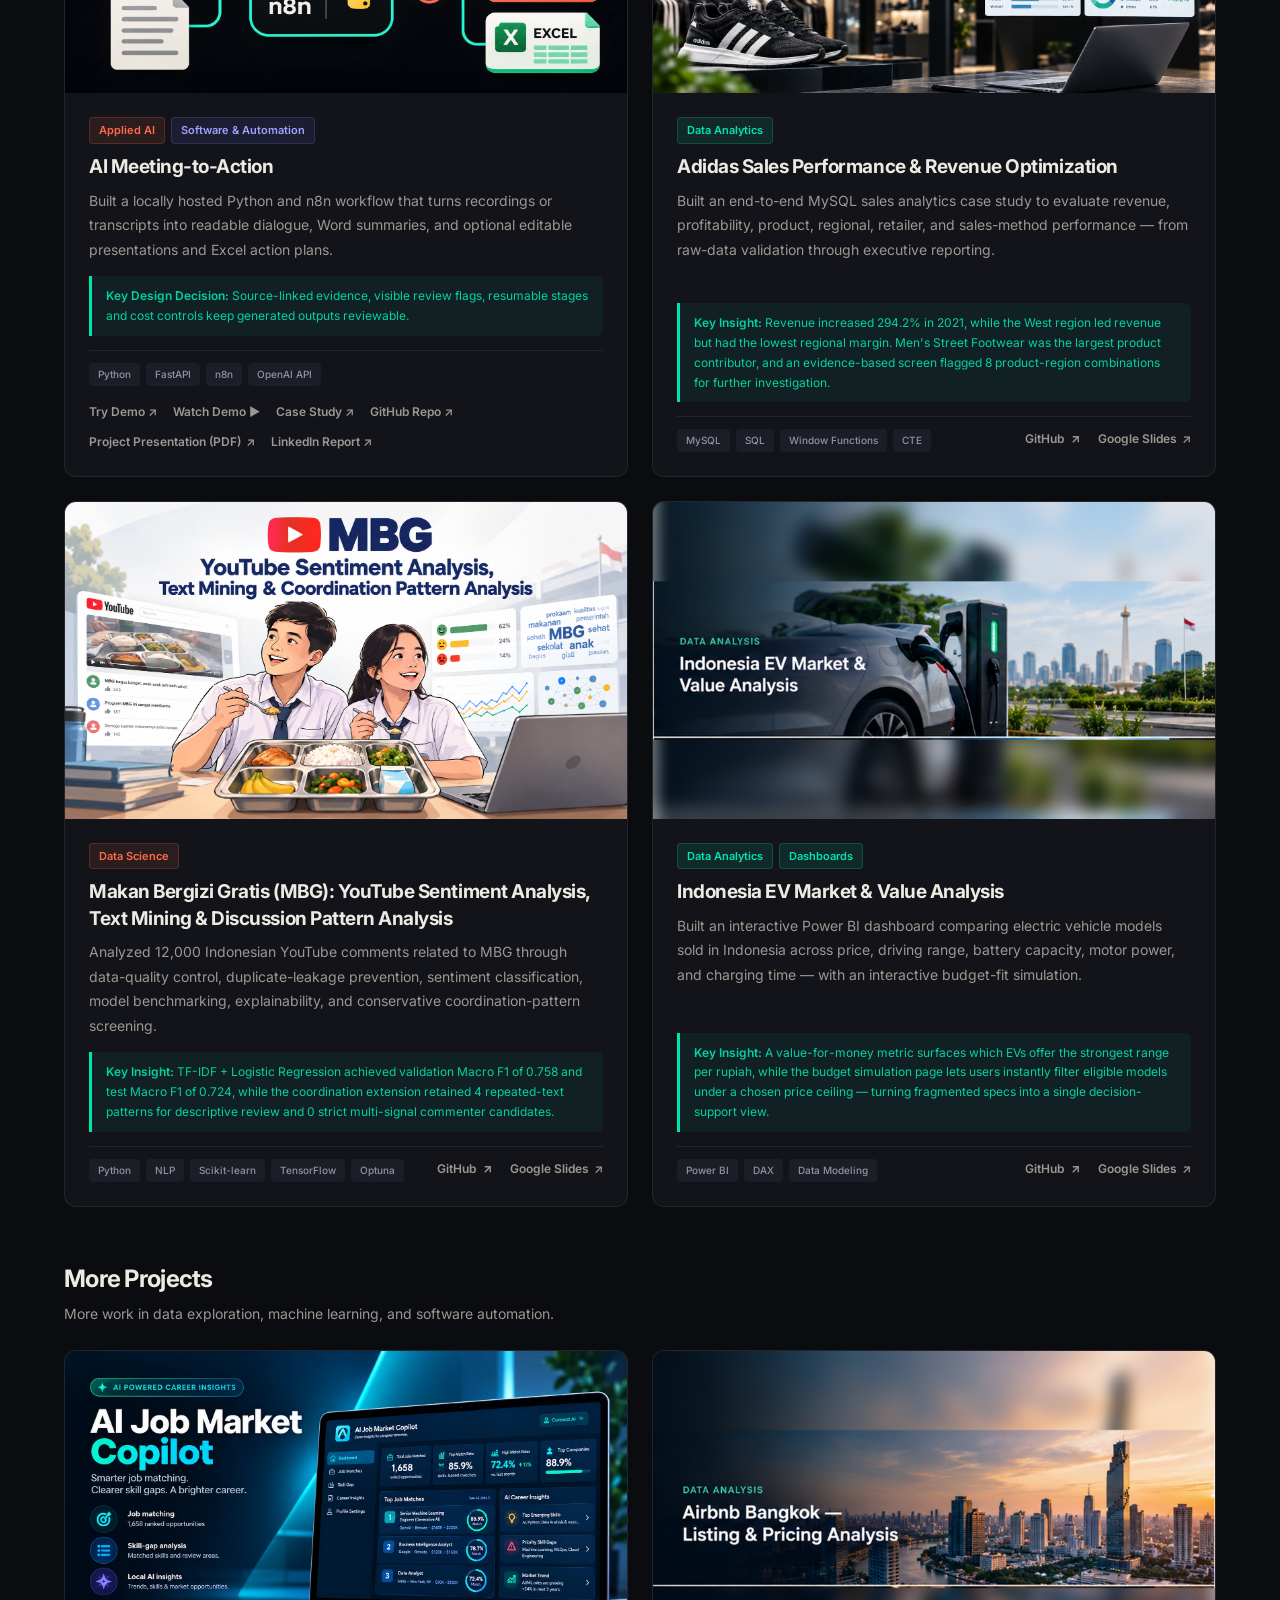
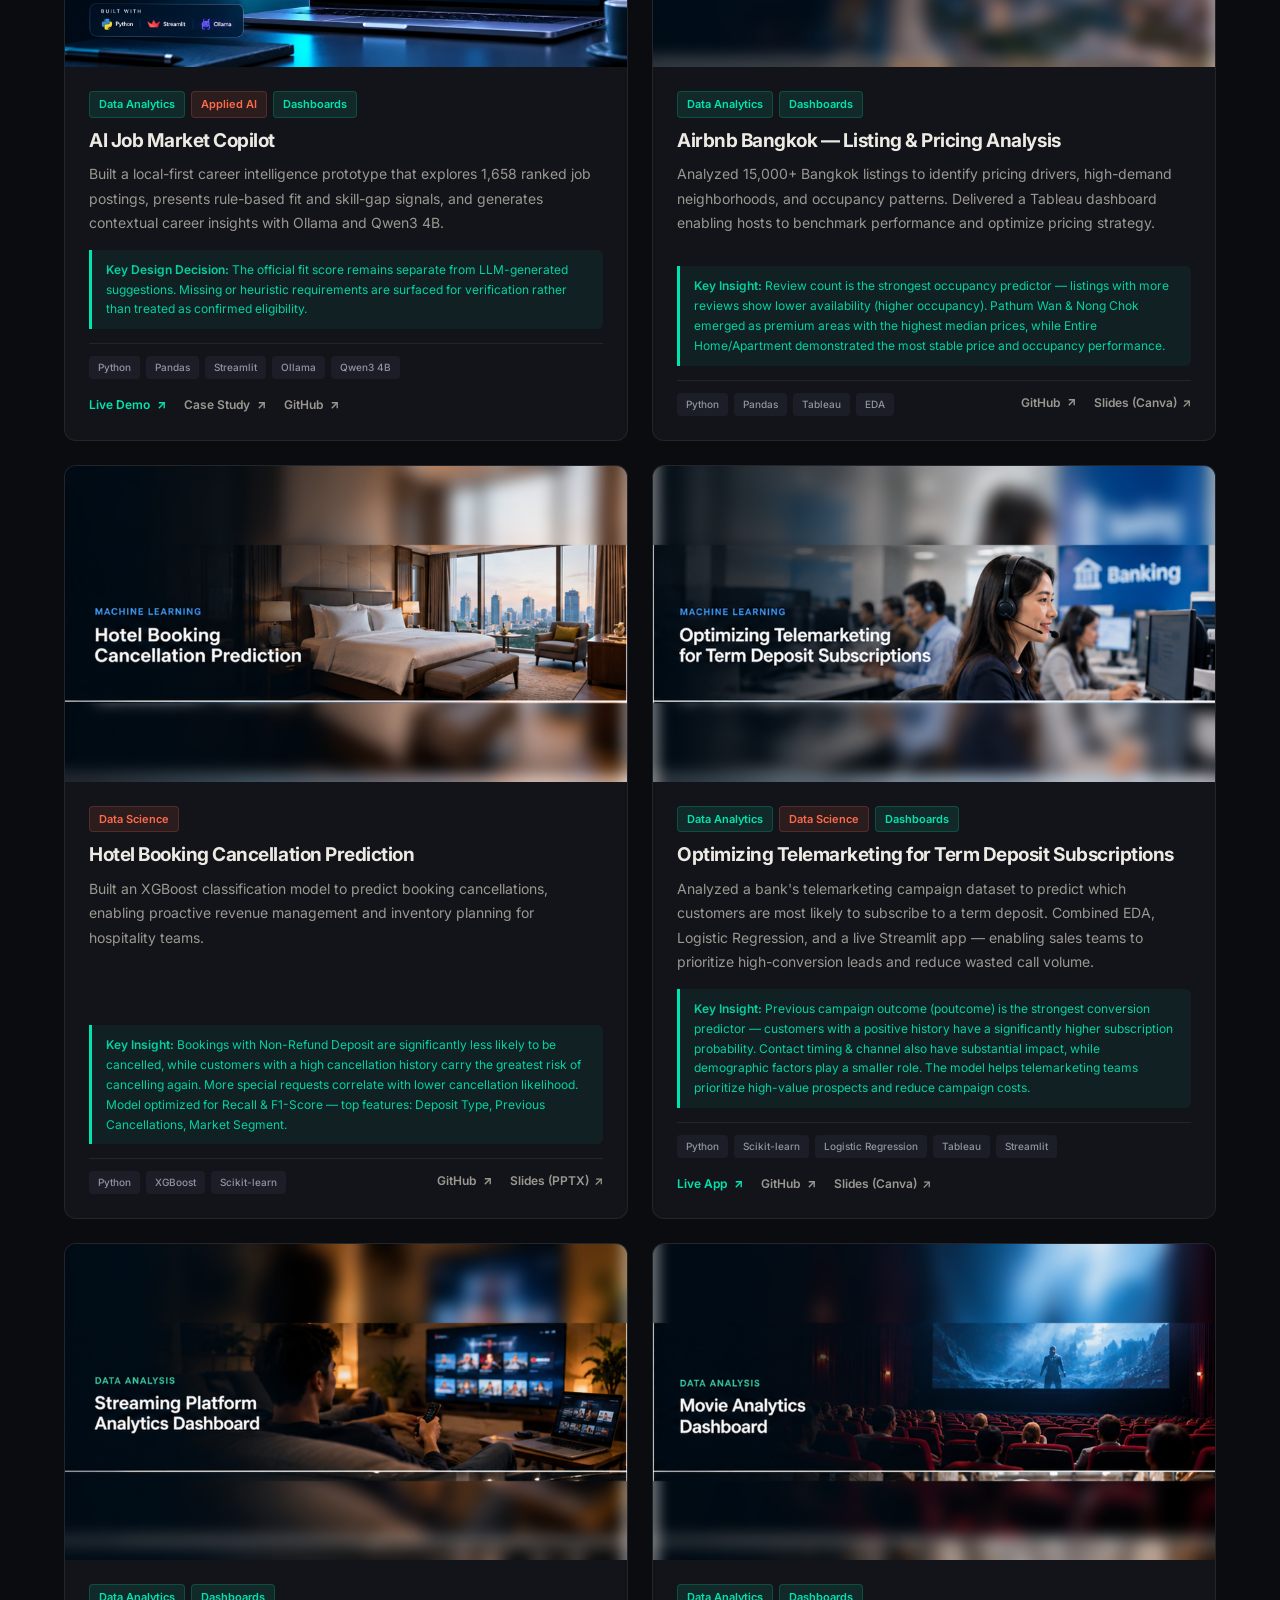
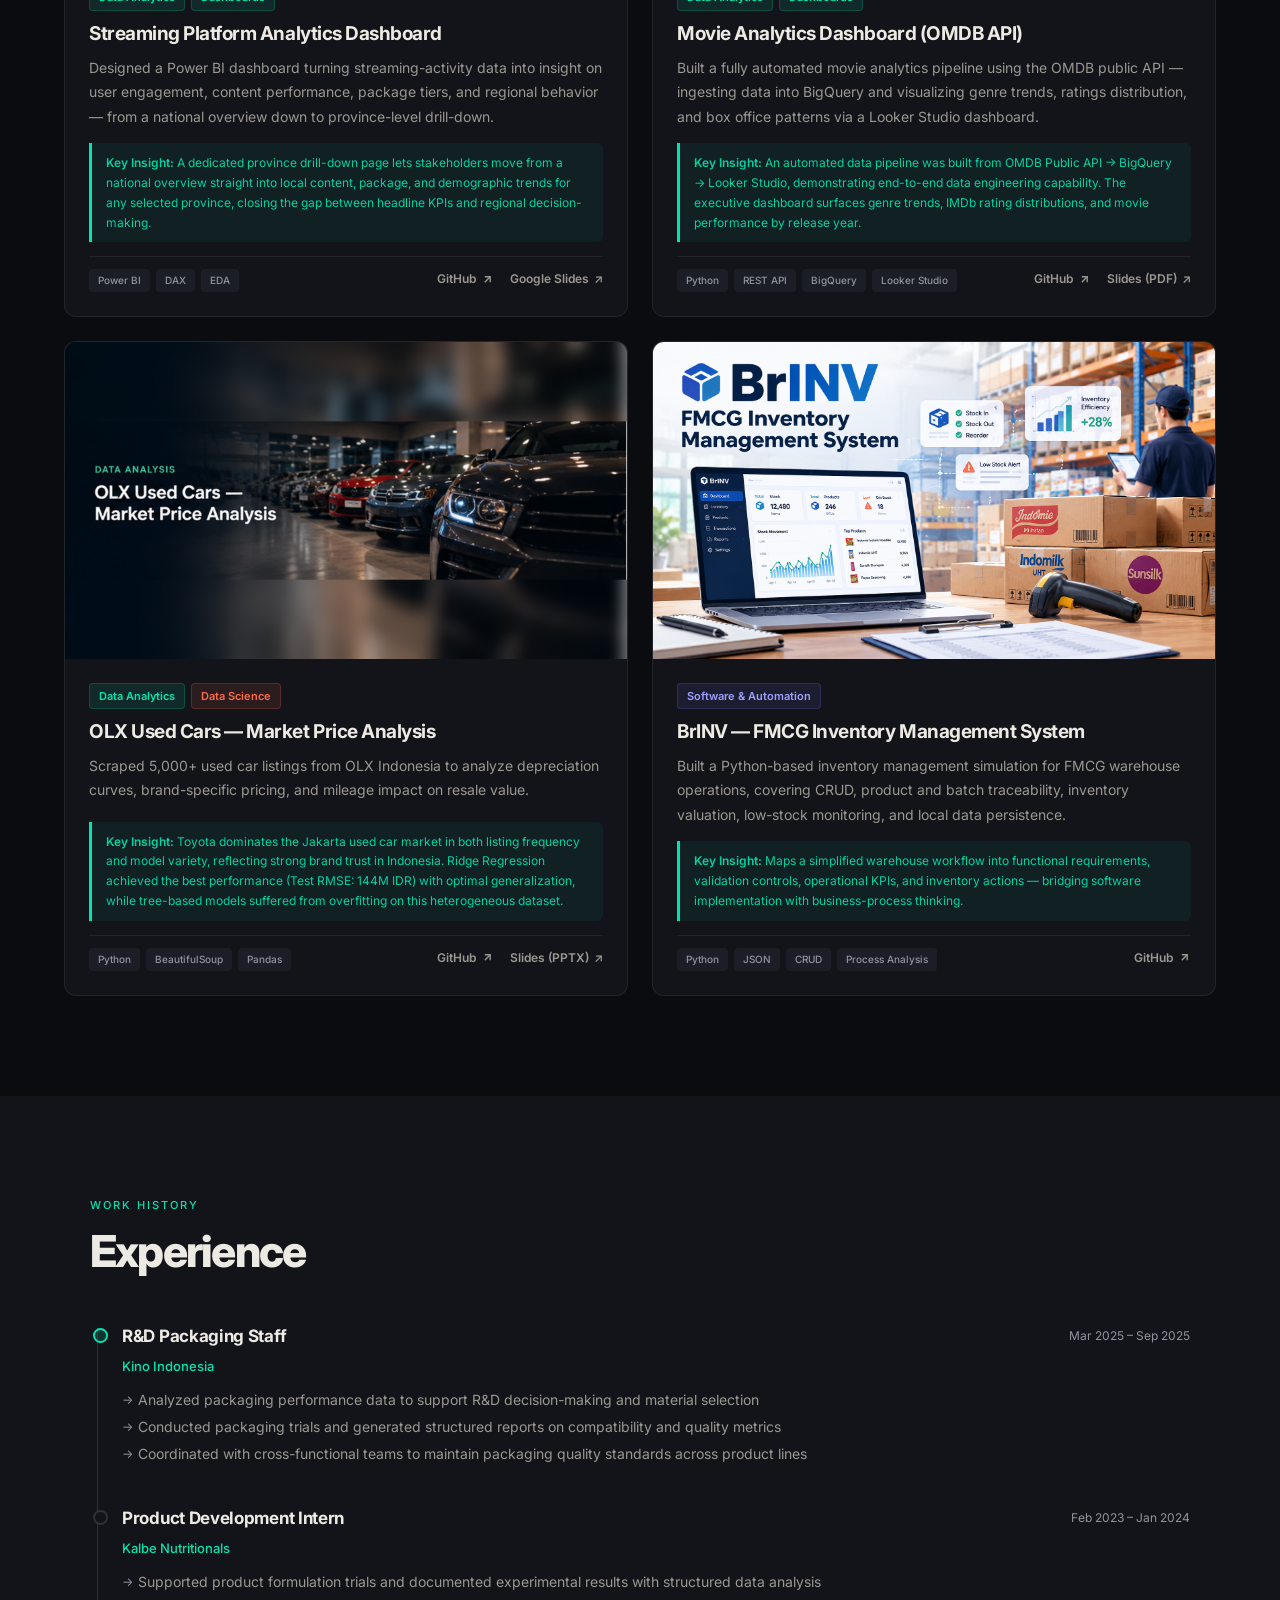
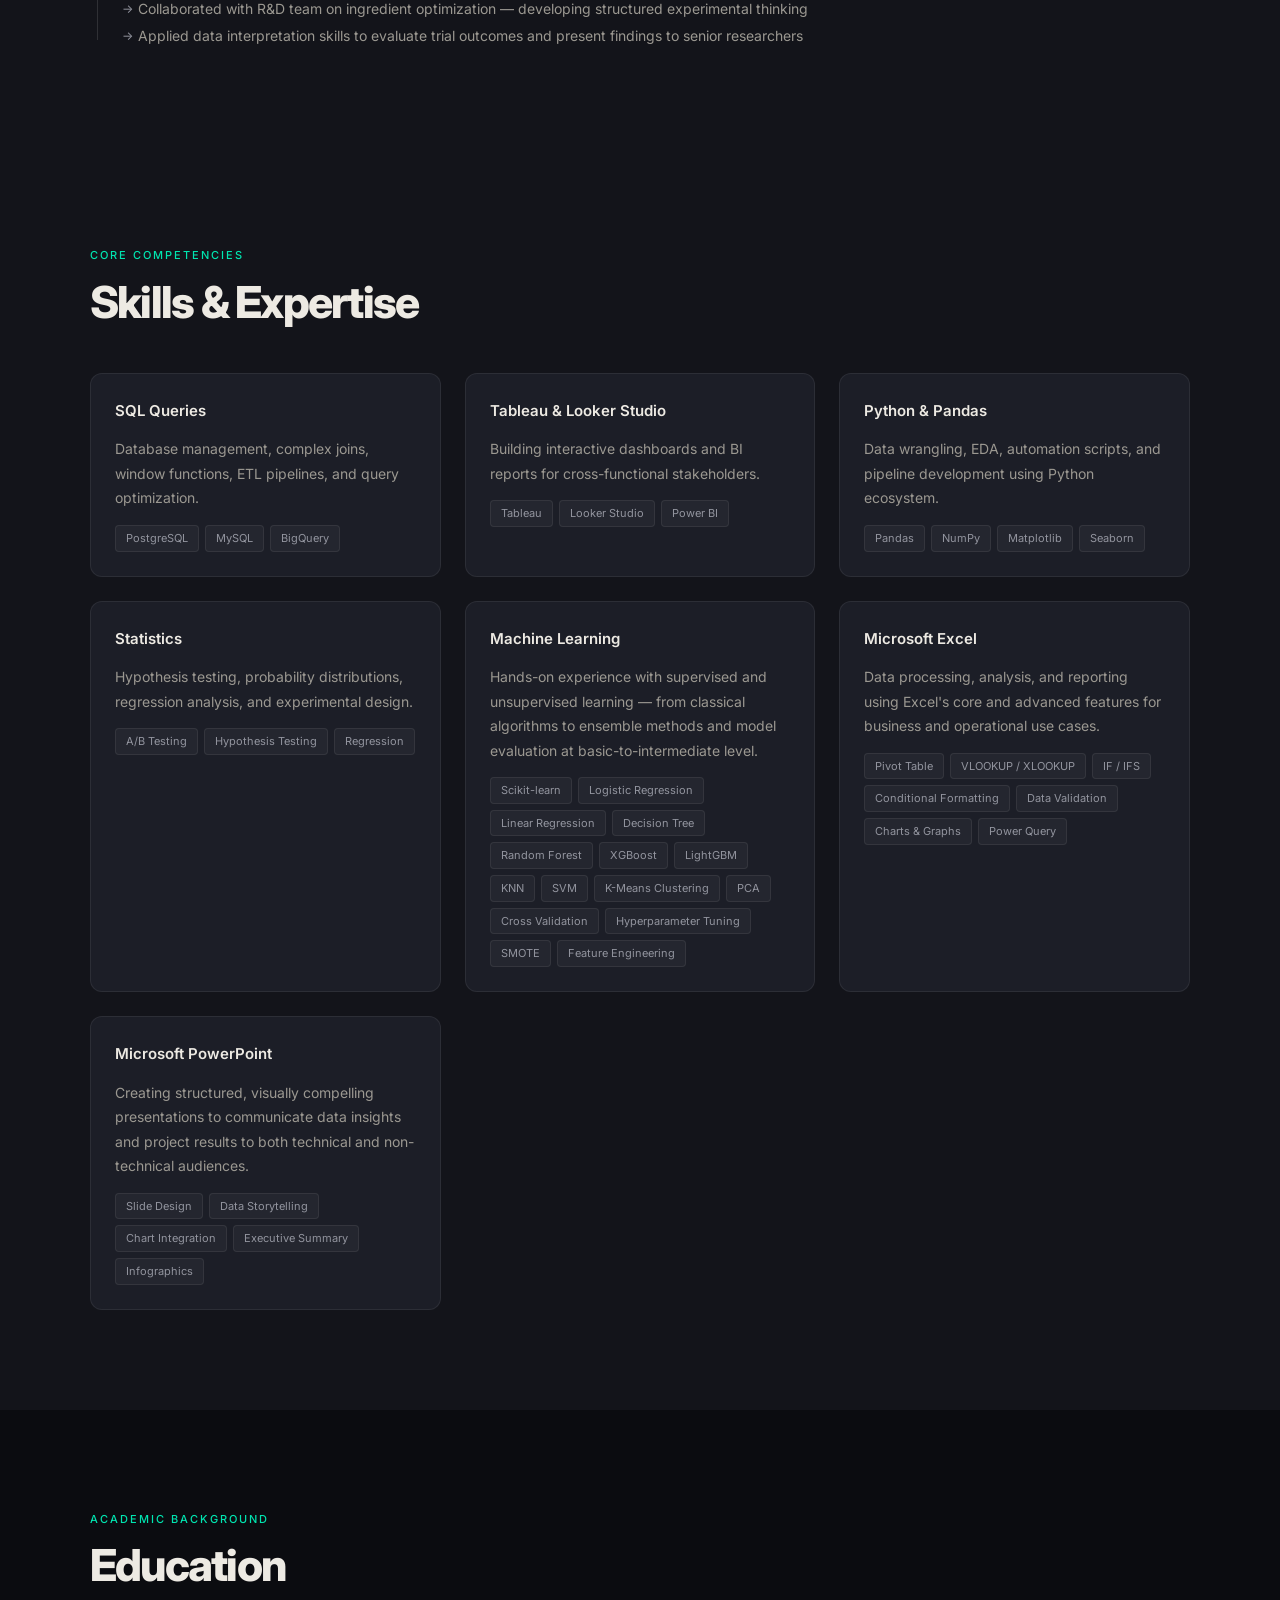
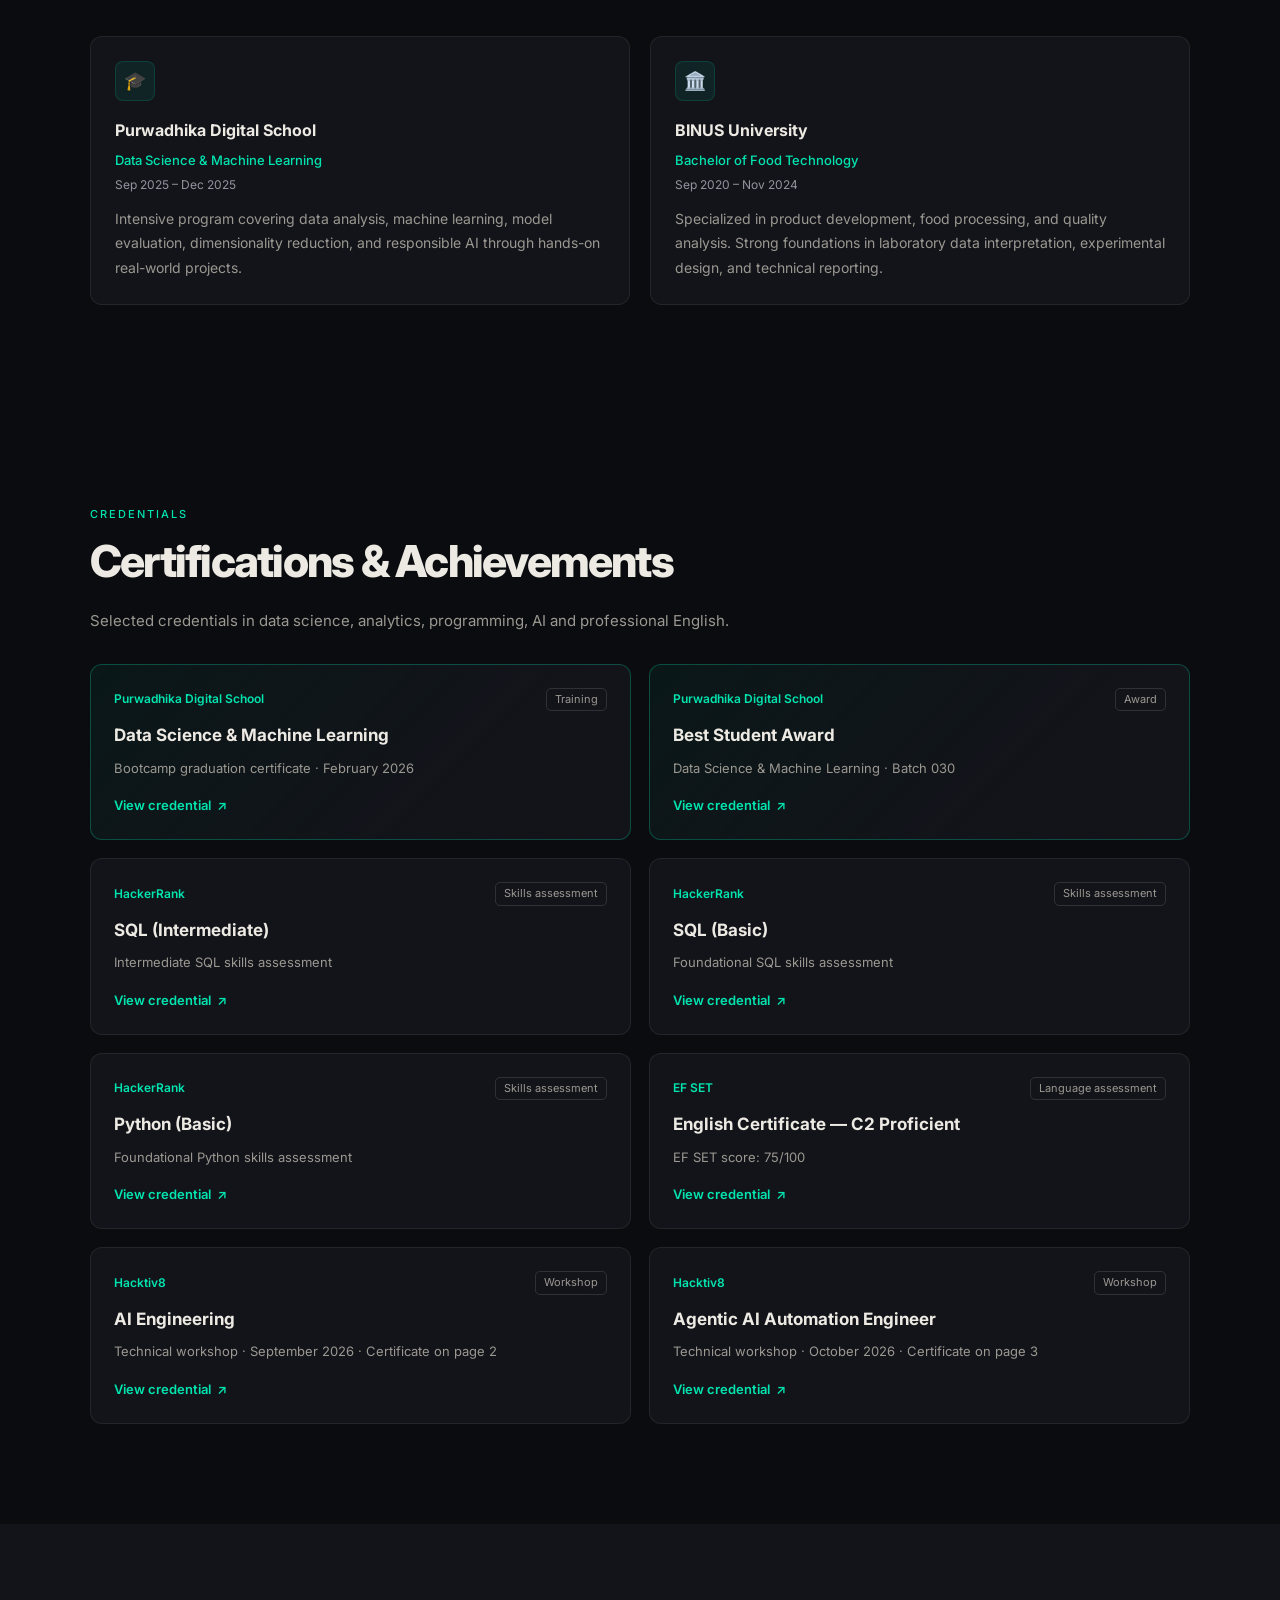
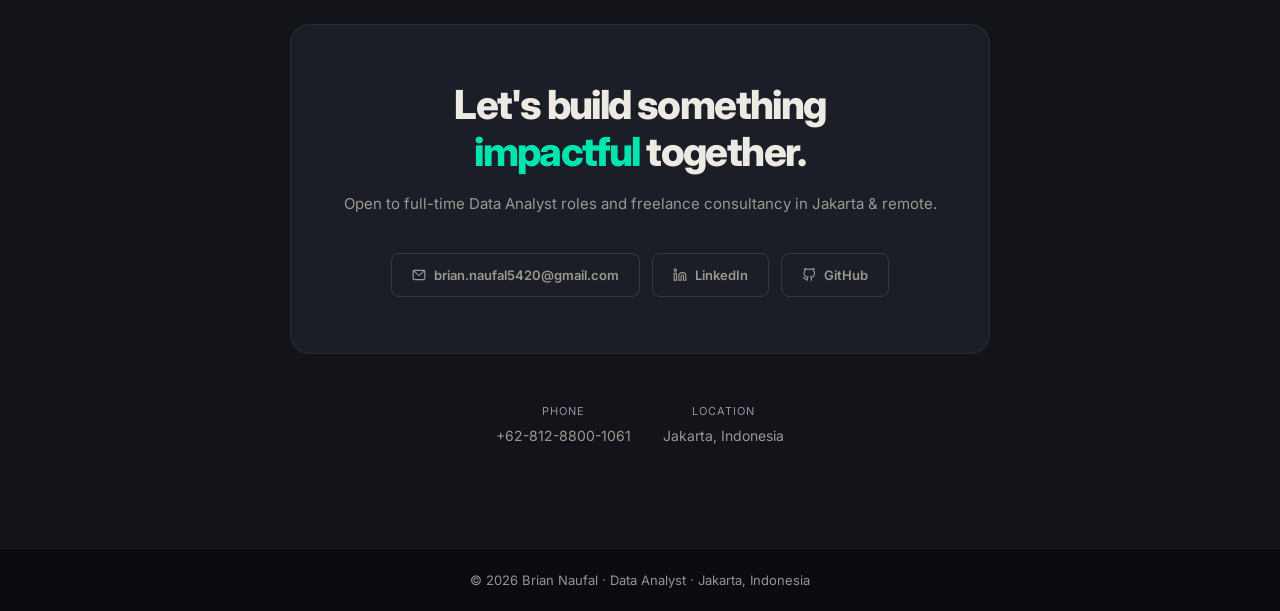
==== commit dba3327b: "Link Telemarketing Canva deck and add Meeting-to-Action PDF" ====
--- a/index.html
+++ b/index.html
@@ -316,7 +316,7 @@
 <div class="projects-grid">
 <div class="project-card reveal" data-tags="ai automation">
 <a class="project-thumb-link" href="ai-meeting-to-action.html" aria-label="Read AI Meeting-to-Action case study"><img class="project-thumb" src="assets/project-thumbnails/ai-meeting-to-action-cover.webp" alt="Illustration of the AI Meeting-to-Action workflow: n8n and Python turn audio and transcripts into Word, PowerPoint and Excel" width="1672" height="941" style="height:auto" loading="lazy" decoding="async"></a>
-<div class="project-body"><div class="project-badges"><span class="badge badge-ml">Applied AI</span><span class="badge badge-eng">Software & Automation</span></div><h4 class="project-title">AI Meeting-to-Action</h4><p class="project-desc">Built a locally hosted Python and n8n workflow that turns recordings or transcripts into readable dialogue, Word summaries, and optional editable presentations and Excel action plans.</p><div class="project-insight"><strong>Key Design Decision:</strong> Source-linked evidence, visible review flags, resumable stages and cost controls keep generated outputs reviewable.</div><div class="project-footer"><div class="project-tools"><span class="tool-pill">Python</span><span class="tool-pill">FastAPI</span><span class="tool-pill">n8n</span><span class="tool-pill">OpenAI API</span></div><div class="project-links"><a class="project-link" href="demo.html">Try Demo ↗</a><a class="project-link" href="watch-demo.html">Watch Demo ▶</a><a class="project-link" href="ai-meeting-to-action.html">Case Study ↗</a><a class="project-link" href="https://github.com/briannaufal211/AI-Meeting-to-Action" target="_blank" rel="noopener noreferrer">GitHub Repo ↗</a><a class="project-link" aria-label="Sample Slides (Google Slides) for AI Meeting-to-Action" href="https://docs.google.com/presentation/d/1hx1rVSjb3ym-Q94FFisS_RUOxNU7fSoKVkIMdVqrzGA/present" target="_blank" rel="noopener noreferrer">Sample Slides (Google Slides) <span aria-hidden="true">↗</span></a><a class="project-link" href="https://www.linkedin.com/posts/brian-naufal-1b87771ba_ai-meeting-to-action-from-recording-to-action-ugcPost-7523255690489081856-PCNU/" target="_blank" rel="noopener noreferrer">LinkedIn Report ↗</a></div></div></div></div>
+<div class="project-body"><div class="project-badges"><span class="badge badge-ml">Applied AI</span><span class="badge badge-eng">Software & Automation</span></div><h4 class="project-title">AI Meeting-to-Action</h4><p class="project-desc">Built a locally hosted Python and n8n workflow that turns recordings or transcripts into readable dialogue, Word summaries, and optional editable presentations and Excel action plans.</p><div class="project-insight"><strong>Key Design Decision:</strong> Source-linked evidence, visible review flags, resumable stages and cost controls keep generated outputs reviewable.</div><div class="project-footer"><div class="project-tools"><span class="tool-pill">Python</span><span class="tool-pill">FastAPI</span><span class="tool-pill">n8n</span><span class="tool-pill">OpenAI API</span></div><div class="project-links"><a class="project-link" href="demo.html">Try Demo ↗</a><a class="project-link" href="watch-demo.html">Watch Demo ▶</a><a class="project-link" href="ai-meeting-to-action.html">Case Study ↗</a><a class="project-link" href="https://github.com/briannaufal211/AI-Meeting-to-Action" target="_blank" rel="noopener noreferrer">GitHub Repo ↗</a><a class="project-link" aria-label="View AI Meeting-to-Action presentation (PDF)" href="assets/project-documents/AI-Meeting-to-Action_LinkedIn.pdf" target="_blank" rel="noopener noreferrer">Project Presentation (PDF) <span aria-hidden="true">↗</span></a><a class="project-link" href="https://www.linkedin.com/posts/brian-naufal-1b87771ba_ai-meeting-to-action-from-recording-to-action-ugcPost-7523255690489081856-PCNU/" target="_blank" rel="noopener noreferrer">LinkedIn Report ↗</a></div></div></div></div>
 <div class="project-card reveal" data-tags="analytics">
 <a aria-label="Open Adidas Sales Performance & Revenue Optimization project on GitHub" class="project-thumb-link" href="https://github.com/briannaufal211/Adidas-Sales-Performance-Revenue-Optimization" rel="noopener noreferrer" target="_blank"><img alt="Adidas Sales Performance & Revenue Optimization" class="project-thumb" src="assets/project-thumbnails/hd/adidas-sales-performance-revenue-optimization-exact.png?v=8"/></a>
 <div class="project-thumb-placeholder" style="display:none">📈</div>
@@ -434,7 +434,7 @@
 <div class="project-links">
 <a class="project-link" href="https://bank-term-deposit-appapp-yjgtwqybxc9cwokvtqhqvr.streamlit.app/" style="color:var(--accent)" target="_blank">Live App <svg fill="none" height="13" stroke="currentColor" stroke-width="2.5" viewbox="0 0 24 24" width="13"><line x1="7" x2="17" y1="17" y2="7"></line><polyline points="7 7 17 7 17 17"></polyline></svg></a>
 <a class="project-link" href="https://github.com/briannaufal211/Optimizing-Telemarketing-for-Term-Deposit-Subscriptions" target="_blank">GitHub <svg fill="none" height="13" stroke="currentColor" stroke-width="2.5" viewbox="0 0 24 24" width="13"><line x1="7" x2="17" y1="17" y2="7"></line><polyline points="7 7 17 7 17 17"></polyline></svg></a>
-<a class="project-link" aria-label="Google Slides for Optimizing Telemarketing for Term Deposit Subscriptions" href="https://docs.google.com/presentation/d/1Ip7S2E9TpMLFkq3wU1Wb9cKV3SceVSZPtz6od4Im1TI/present" target="_blank" rel="noopener noreferrer">Google Slides <span aria-hidden="true">↗</span></a>
+<a class="project-link" aria-label="View Telemarketing presentation in Canva" href="https://www.canva.com/design/DAHAhdDD06I/jpF9d4tIqVZ2h0FMiuNSdA/view" target="_blank" rel="noopener noreferrer">Slides (Canva) <span aria-hidden="true">↗</span></a>
 </div>
 </div>
 </div>
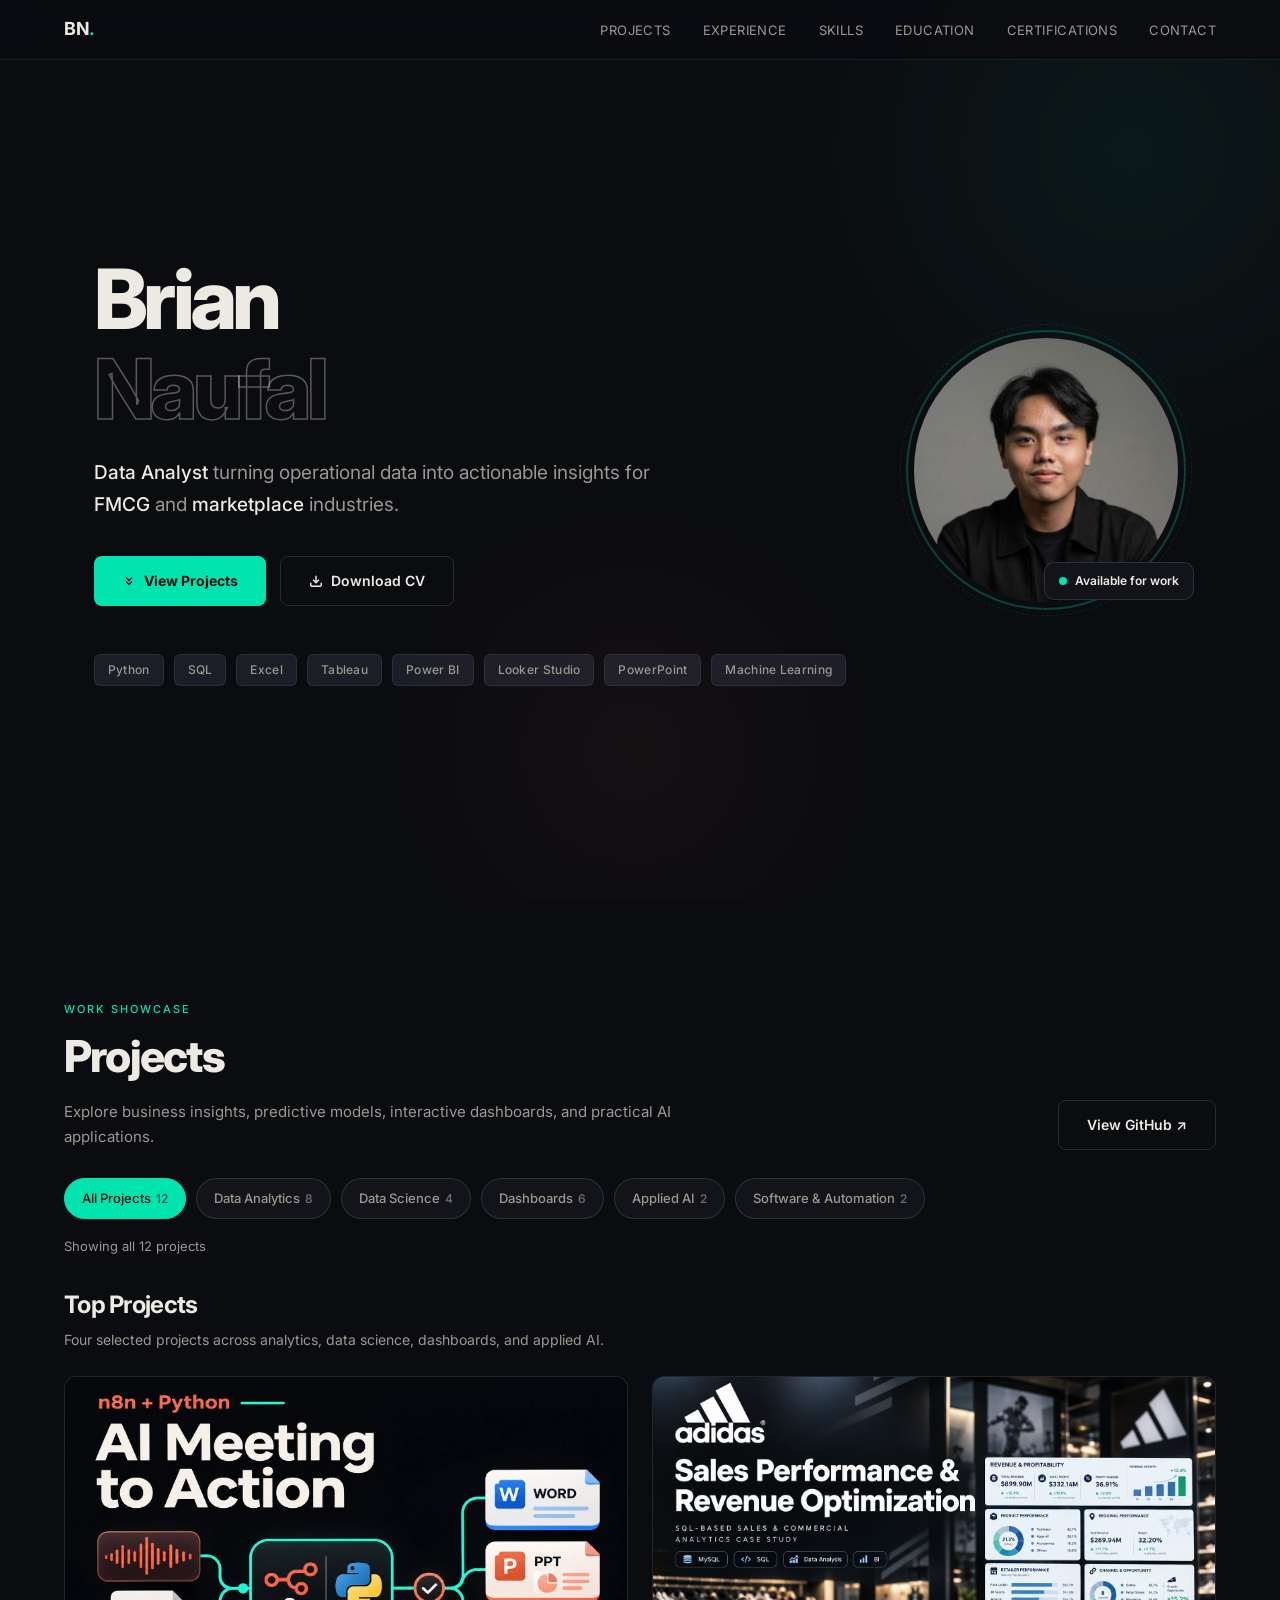
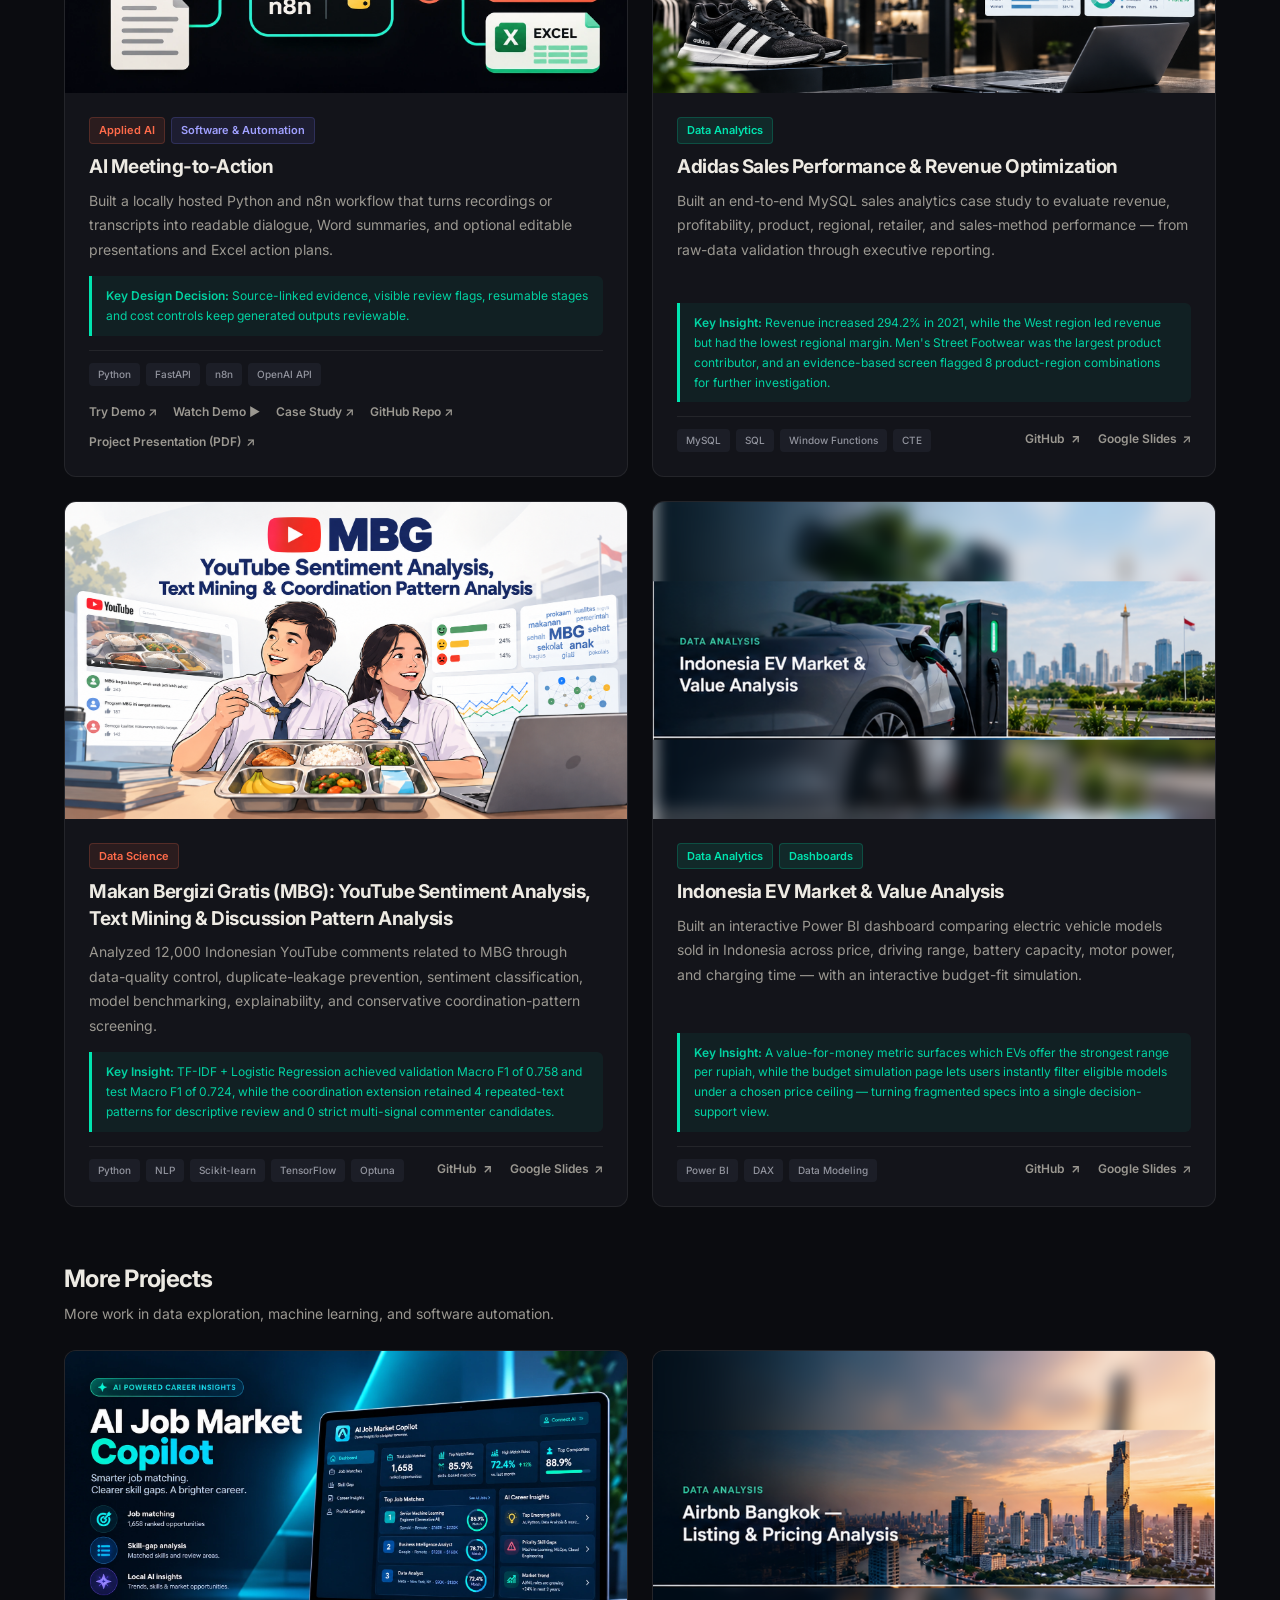
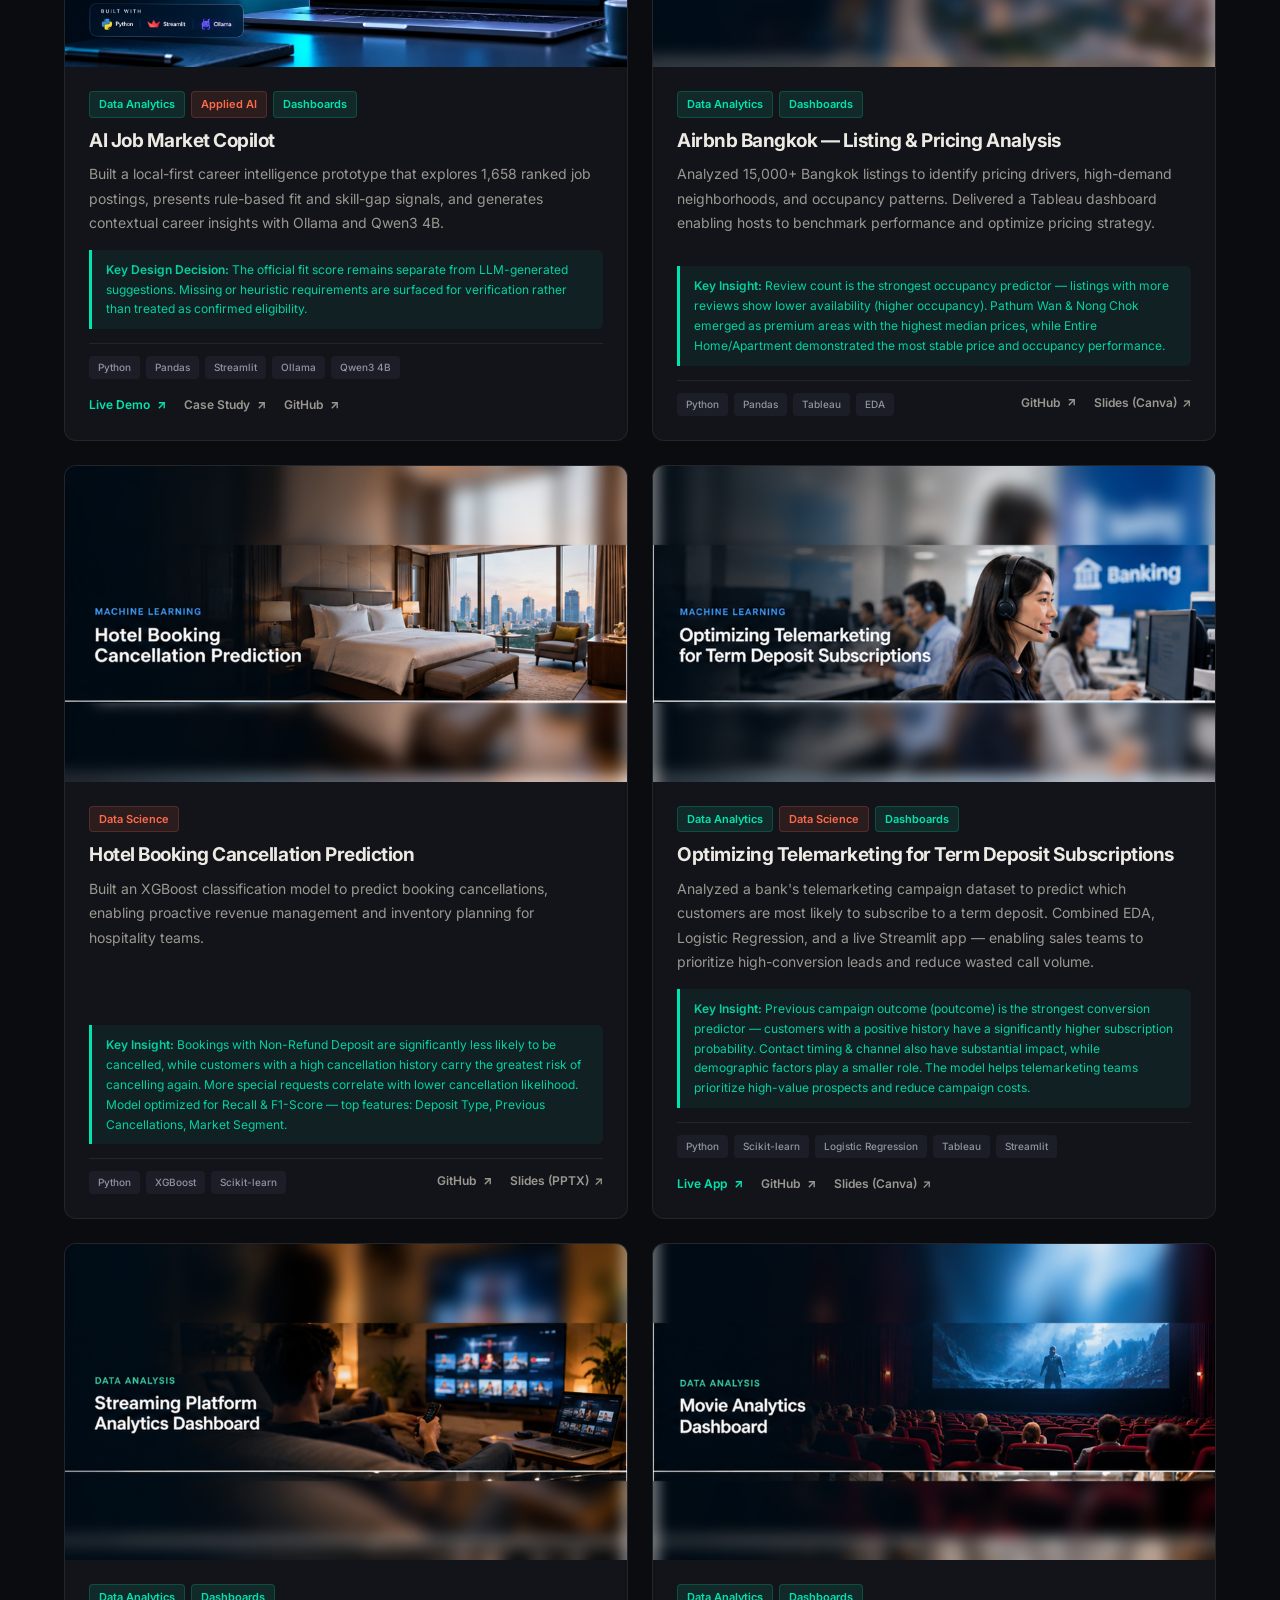
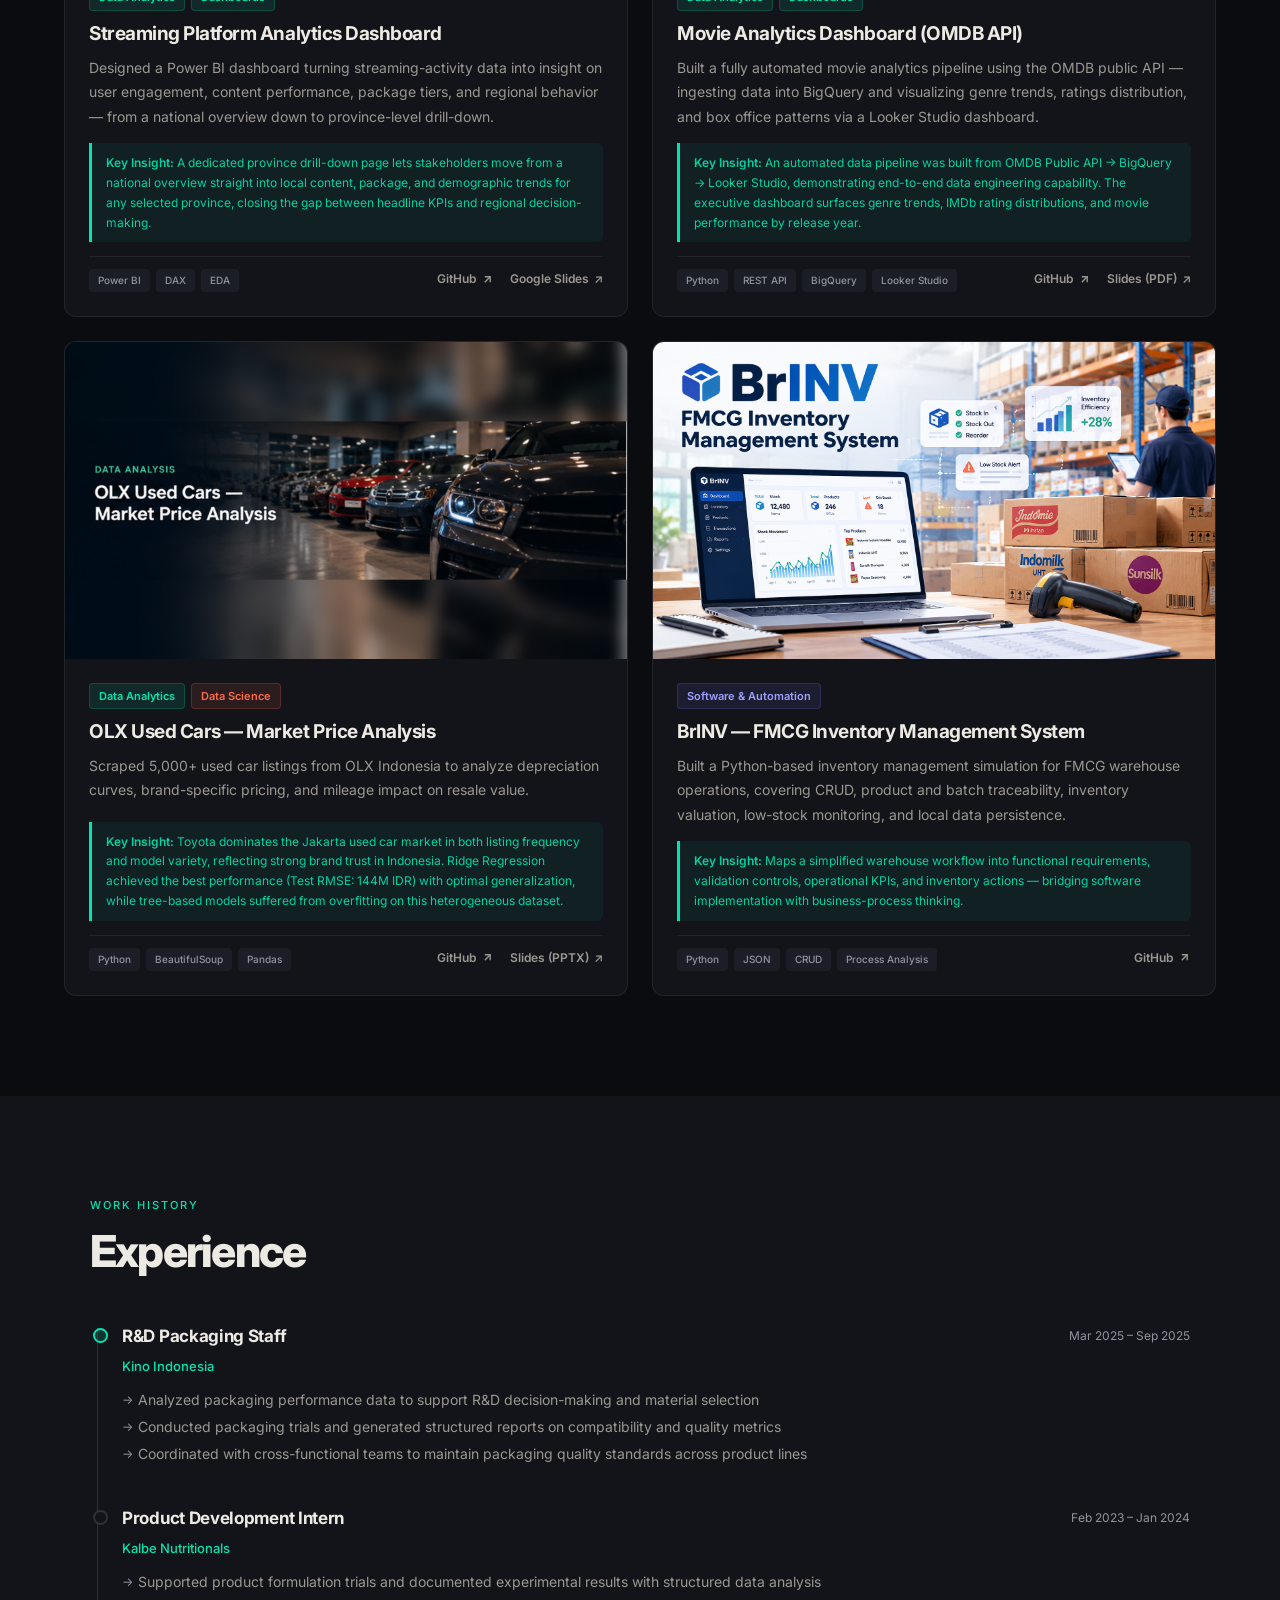
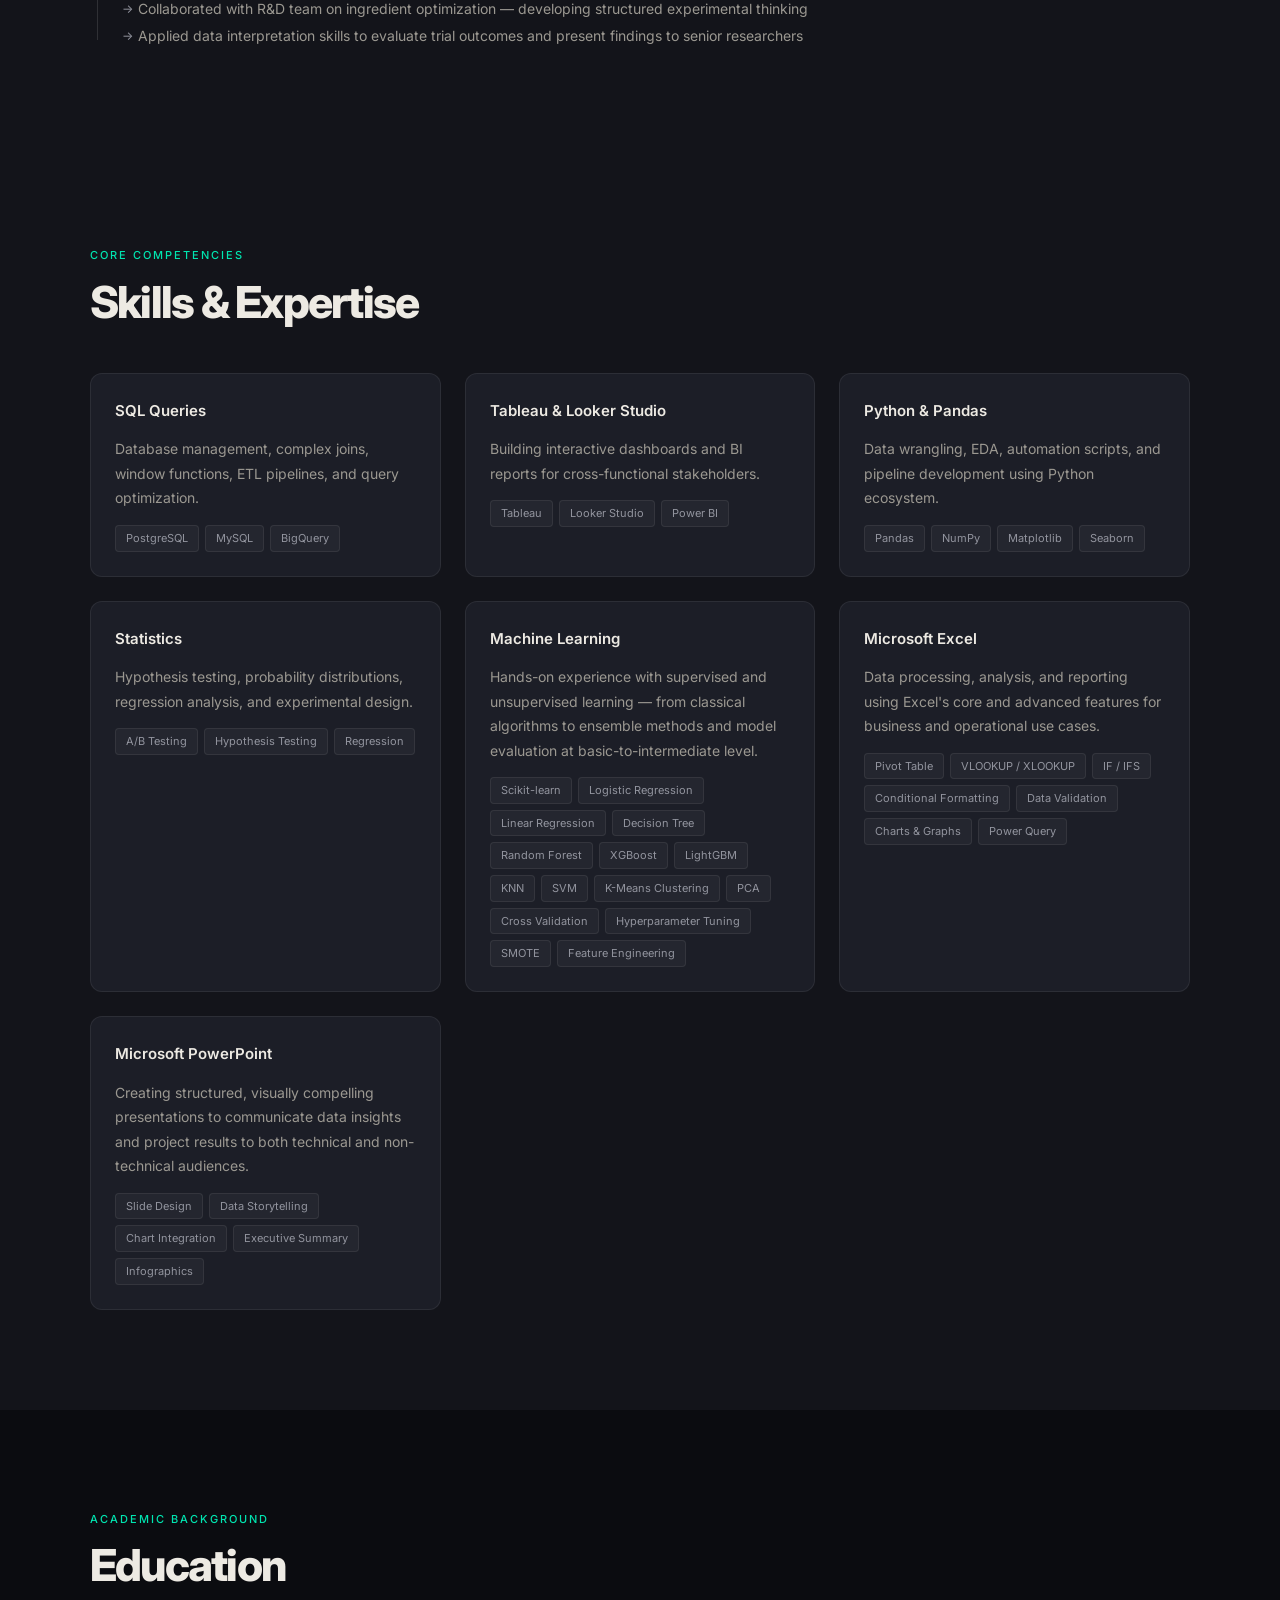
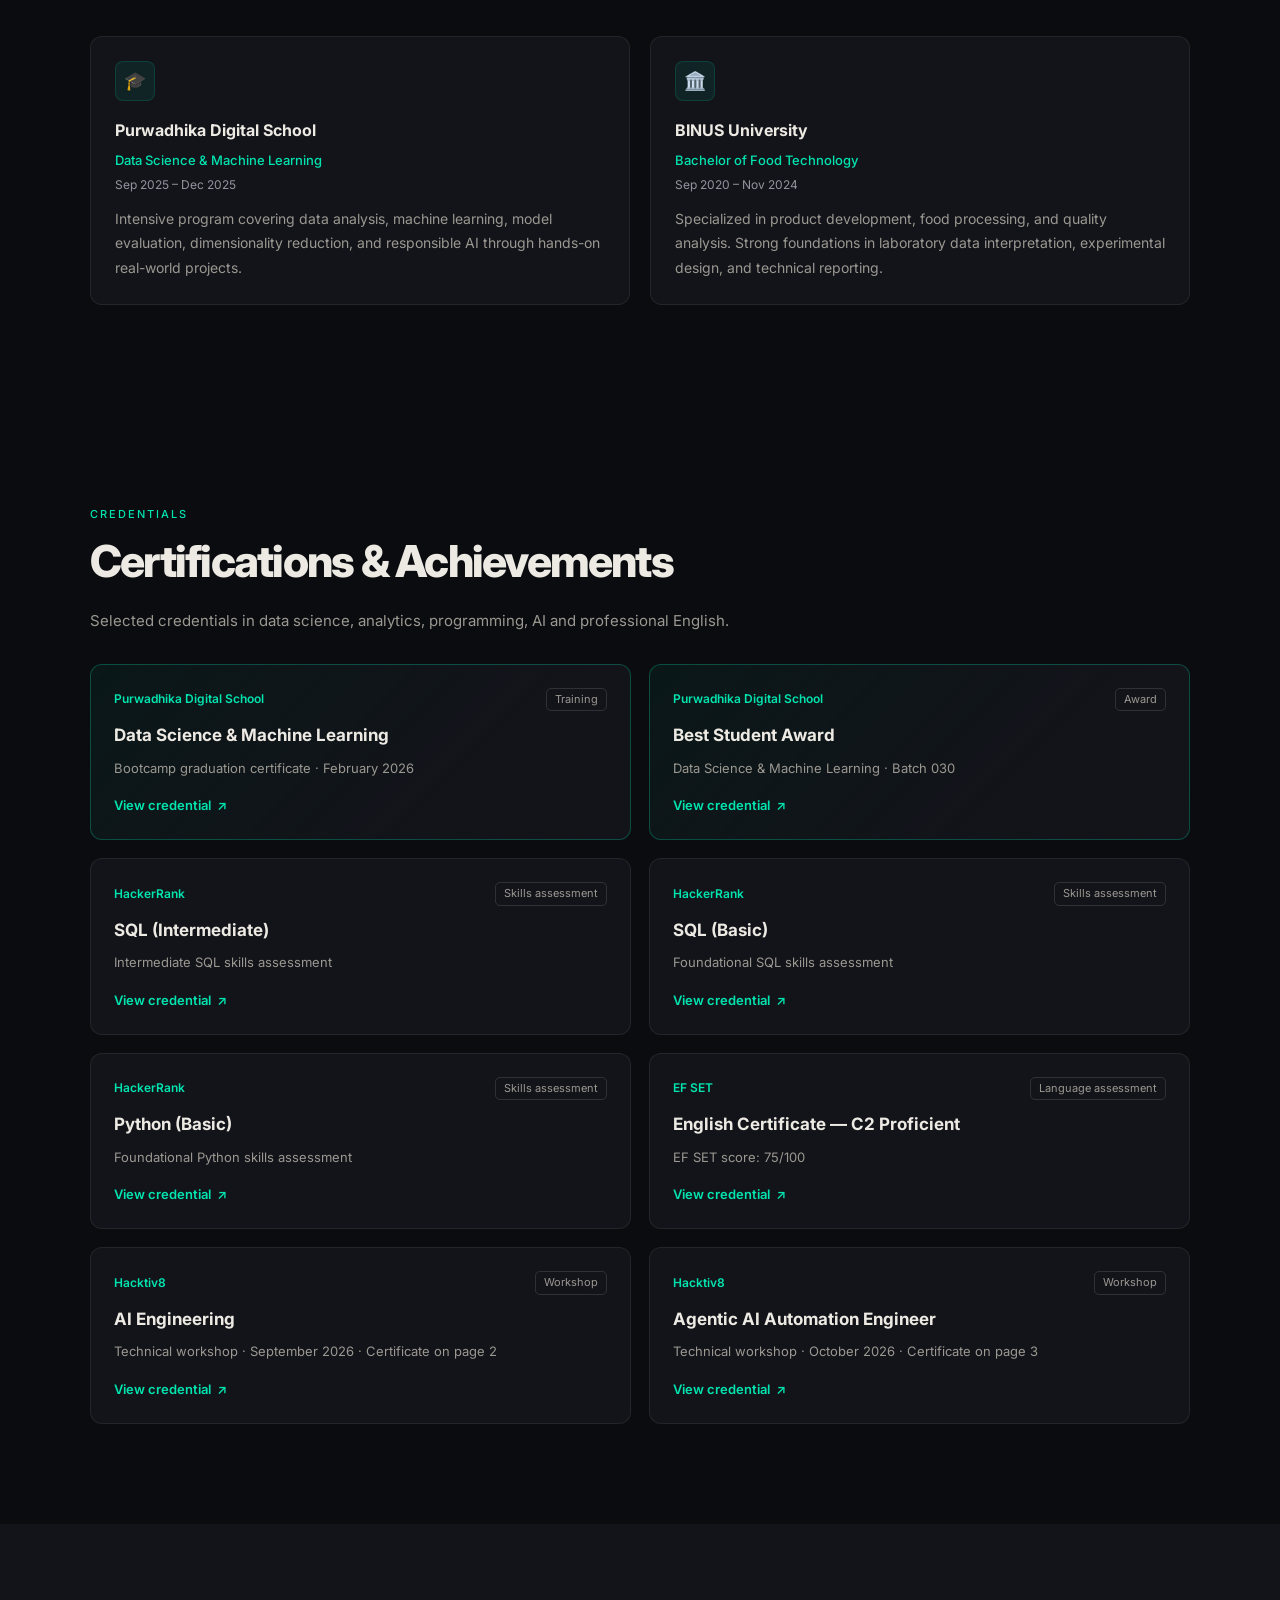
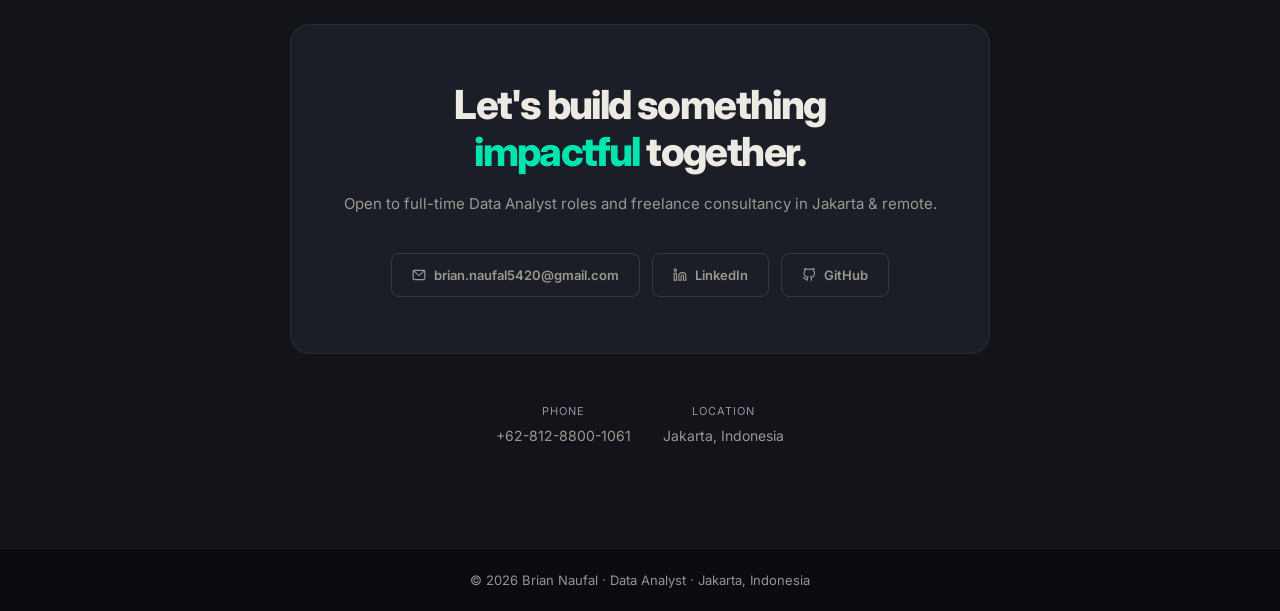
==== commit 4db4adbd: "Use supplied Canva link and remove LinkedIn report button" ====
--- a/index.html
+++ b/index.html
@@ -316,7 +316,7 @@
 <div class="projects-grid">
 <div class="project-card reveal" data-tags="ai automation">
 <a class="project-thumb-link" href="ai-meeting-to-action.html" aria-label="Read AI Meeting-to-Action case study"><img class="project-thumb" src="assets/project-thumbnails/ai-meeting-to-action-cover.webp" alt="Illustration of the AI Meeting-to-Action workflow: n8n and Python turn audio and transcripts into Word, PowerPoint and Excel" width="1672" height="941" style="height:auto" loading="lazy" decoding="async"></a>
-<div class="project-body"><div class="project-badges"><span class="badge badge-ml">Applied AI</span><span class="badge badge-eng">Software & Automation</span></div><h4 class="project-title">AI Meeting-to-Action</h4><p class="project-desc">Built a locally hosted Python and n8n workflow that turns recordings or transcripts into readable dialogue, Word summaries, and optional editable presentations and Excel action plans.</p><div class="project-insight"><strong>Key Design Decision:</strong> Source-linked evidence, visible review flags, resumable stages and cost controls keep generated outputs reviewable.</div><div class="project-footer"><div class="project-tools"><span class="tool-pill">Python</span><span class="tool-pill">FastAPI</span><span class="tool-pill">n8n</span><span class="tool-pill">OpenAI API</span></div><div class="project-links"><a class="project-link" href="demo.html">Try Demo ↗</a><a class="project-link" href="watch-demo.html">Watch Demo ▶</a><a class="project-link" href="ai-meeting-to-action.html">Case Study ↗</a><a class="project-link" href="https://github.com/briannaufal211/AI-Meeting-to-Action" target="_blank" rel="noopener noreferrer">GitHub Repo ↗</a><a class="project-link" aria-label="View AI Meeting-to-Action presentation (PDF)" href="assets/project-documents/AI-Meeting-to-Action_LinkedIn.pdf" target="_blank" rel="noopener noreferrer">Project Presentation (PDF) <span aria-hidden="true">↗</span></a><a class="project-link" href="https://www.linkedin.com/posts/brian-naufal-1b87771ba_ai-meeting-to-action-from-recording-to-action-ugcPost-7523255690489081856-PCNU/" target="_blank" rel="noopener noreferrer">LinkedIn Report ↗</a></div></div></div></div>
+<div class="project-body"><div class="project-badges"><span class="badge badge-ml">Applied AI</span><span class="badge badge-eng">Software & Automation</span></div><h4 class="project-title">AI Meeting-to-Action</h4><p class="project-desc">Built a locally hosted Python and n8n workflow that turns recordings or transcripts into readable dialogue, Word summaries, and optional editable presentations and Excel action plans.</p><div class="project-insight"><strong>Key Design Decision:</strong> Source-linked evidence, visible review flags, resumable stages and cost controls keep generated outputs reviewable.</div><div class="project-footer"><div class="project-tools"><span class="tool-pill">Python</span><span class="tool-pill">FastAPI</span><span class="tool-pill">n8n</span><span class="tool-pill">OpenAI API</span></div><div class="project-links"><a class="project-link" href="demo.html">Try Demo ↗</a><a class="project-link" href="watch-demo.html">Watch Demo ▶</a><a class="project-link" href="ai-meeting-to-action.html">Case Study ↗</a><a class="project-link" href="https://github.com/briannaufal211/AI-Meeting-to-Action" target="_blank" rel="noopener noreferrer">GitHub Repo ↗</a><a class="project-link" aria-label="View AI Meeting-to-Action presentation (PDF)" href="assets/project-documents/AI-Meeting-to-Action_LinkedIn.pdf" target="_blank" rel="noopener noreferrer">Project Presentation (PDF) <span aria-hidden="true">↗</span></a></div></div></div></div>
 <div class="project-card reveal" data-tags="analytics">
 <a aria-label="Open Adidas Sales Performance & Revenue Optimization project on GitHub" class="project-thumb-link" href="https://github.com/briannaufal211/Adidas-Sales-Performance-Revenue-Optimization" rel="noopener noreferrer" target="_blank"><img alt="Adidas Sales Performance & Revenue Optimization" class="project-thumb" src="assets/project-thumbnails/hd/adidas-sales-performance-revenue-optimization-exact.png?v=8"/></a>
 <div class="project-thumb-placeholder" style="display:none">📈</div>
@@ -434,7 +434,7 @@
 <div class="project-links">
 <a class="project-link" href="https://bank-term-deposit-appapp-yjgtwqybxc9cwokvtqhqvr.streamlit.app/" style="color:var(--accent)" target="_blank">Live App <svg fill="none" height="13" stroke="currentColor" stroke-width="2.5" viewbox="0 0 24 24" width="13"><line x1="7" x2="17" y1="17" y2="7"></line><polyline points="7 7 17 7 17 17"></polyline></svg></a>
 <a class="project-link" href="https://github.com/briannaufal211/Optimizing-Telemarketing-for-Term-Deposit-Subscriptions" target="_blank">GitHub <svg fill="none" height="13" stroke="currentColor" stroke-width="2.5" viewbox="0 0 24 24" width="13"><line x1="7" x2="17" y1="17" y2="7"></line><polyline points="7 7 17 7 17 17"></polyline></svg></a>
-<a class="project-link" aria-label="View Telemarketing presentation in Canva" href="https://www.canva.com/design/DAHAhdDD06I/jpF9d4tIqVZ2h0FMiuNSdA/view" target="_blank" rel="noopener noreferrer">Slides (Canva) <span aria-hidden="true">↗</span></a>
+<a class="project-link" aria-label="View Telemarketing presentation in Canva" href="https://canva.link/tgf20n8z1fdggxc" target="_blank" rel="noopener noreferrer">Slides (Canva) <span aria-hidden="true">↗</span></a>
 </div>
 </div>
 </div>
